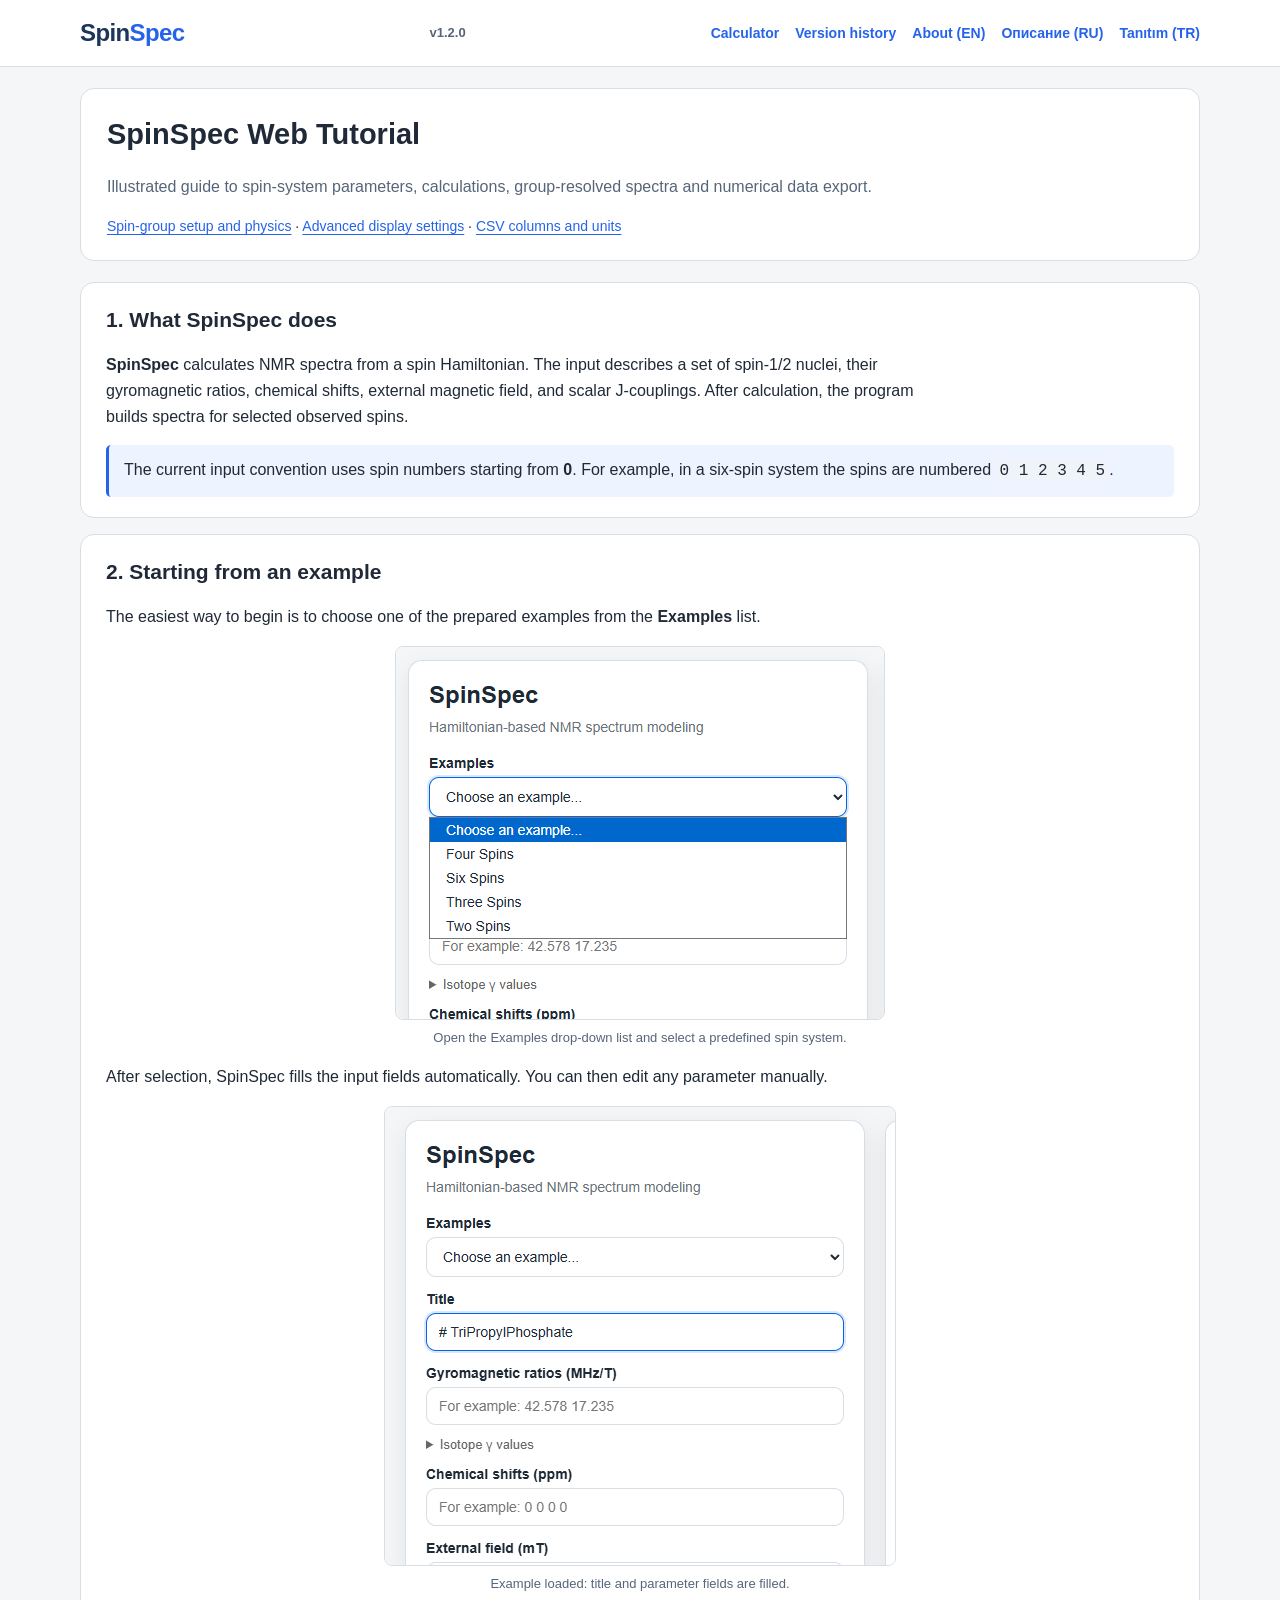
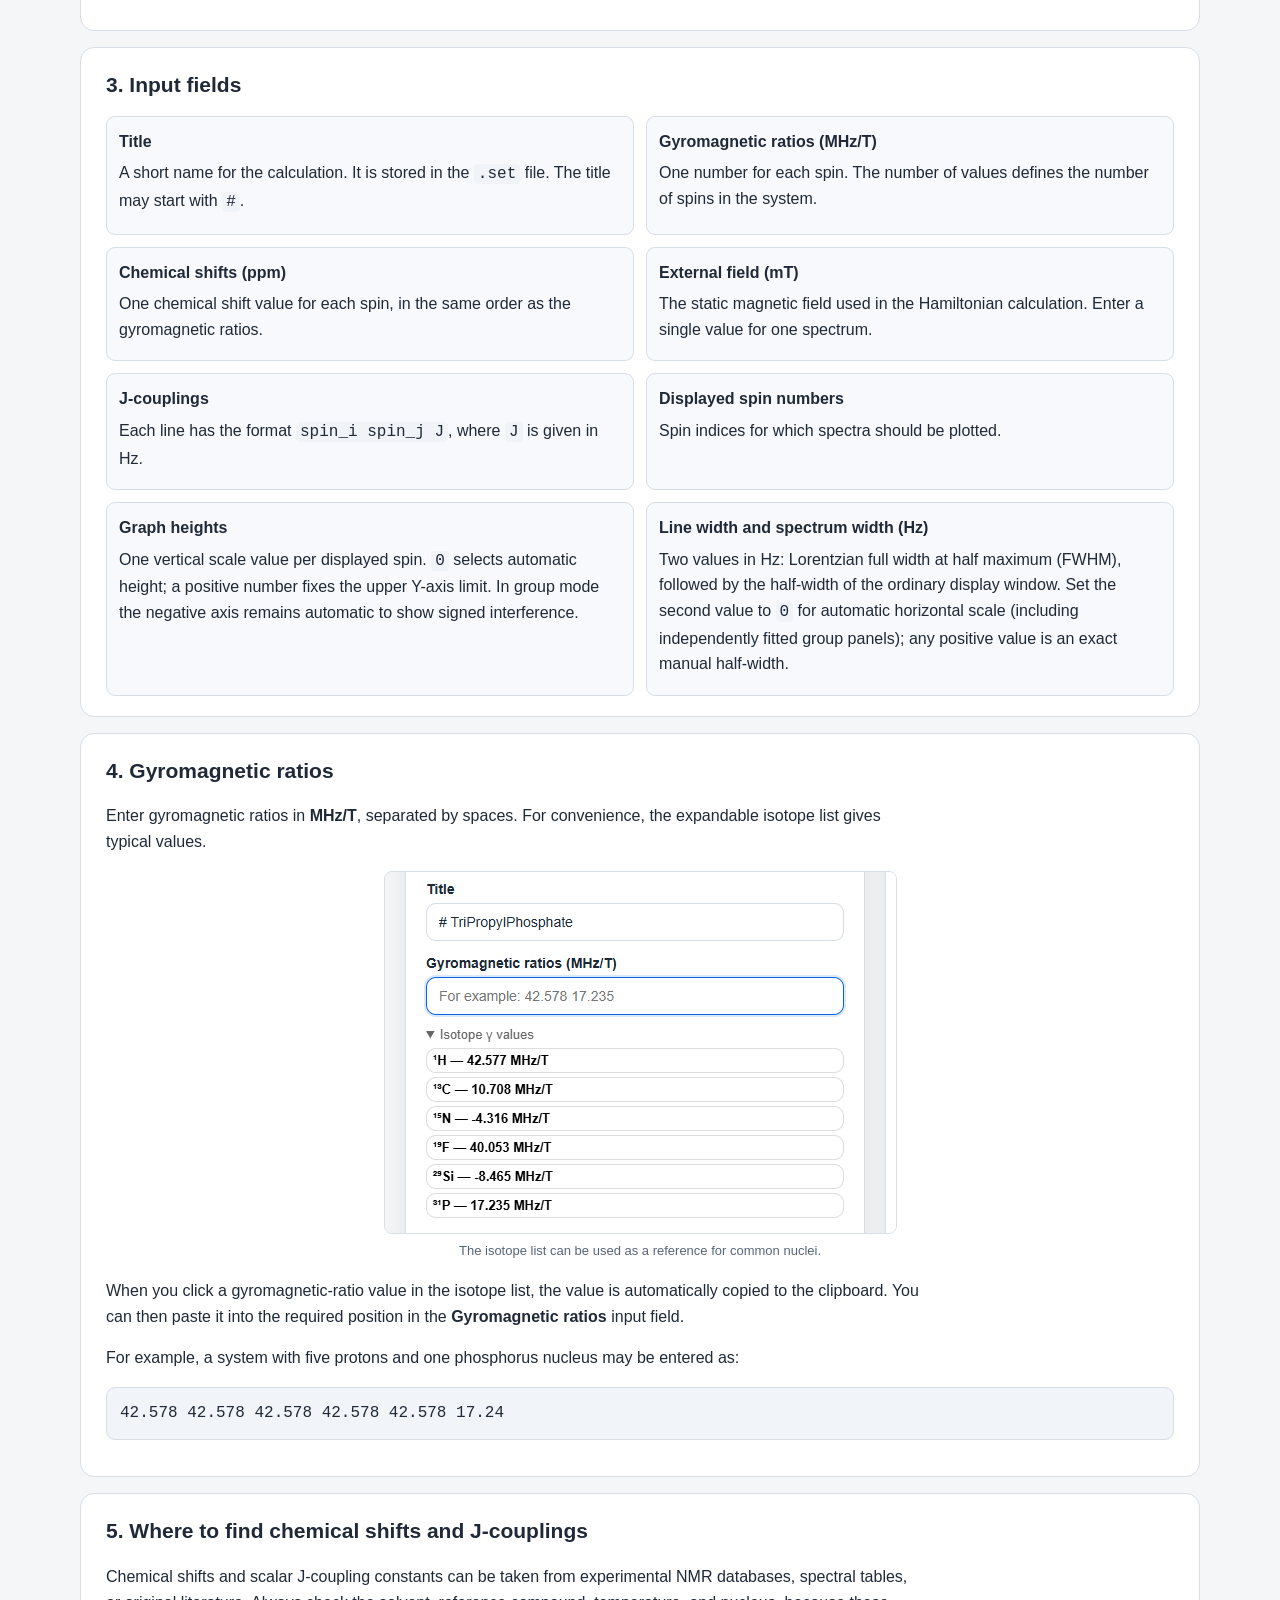
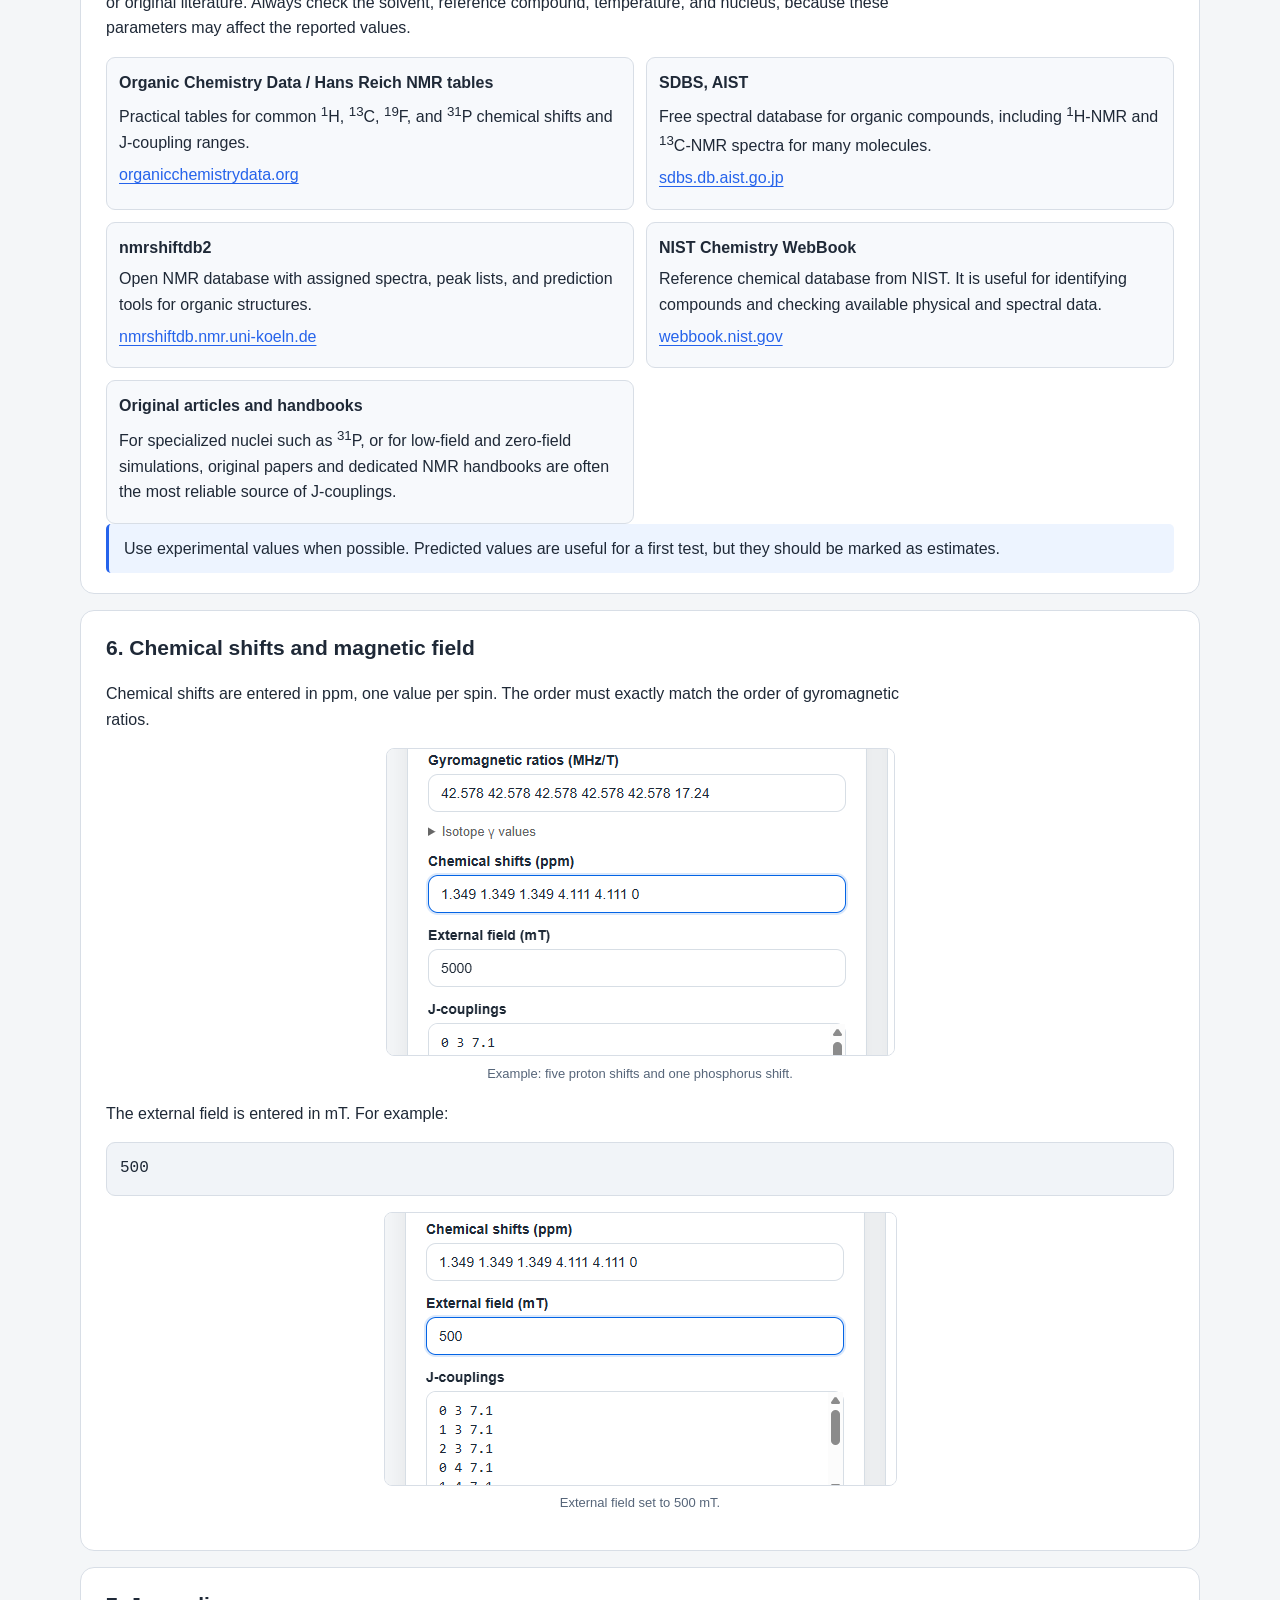
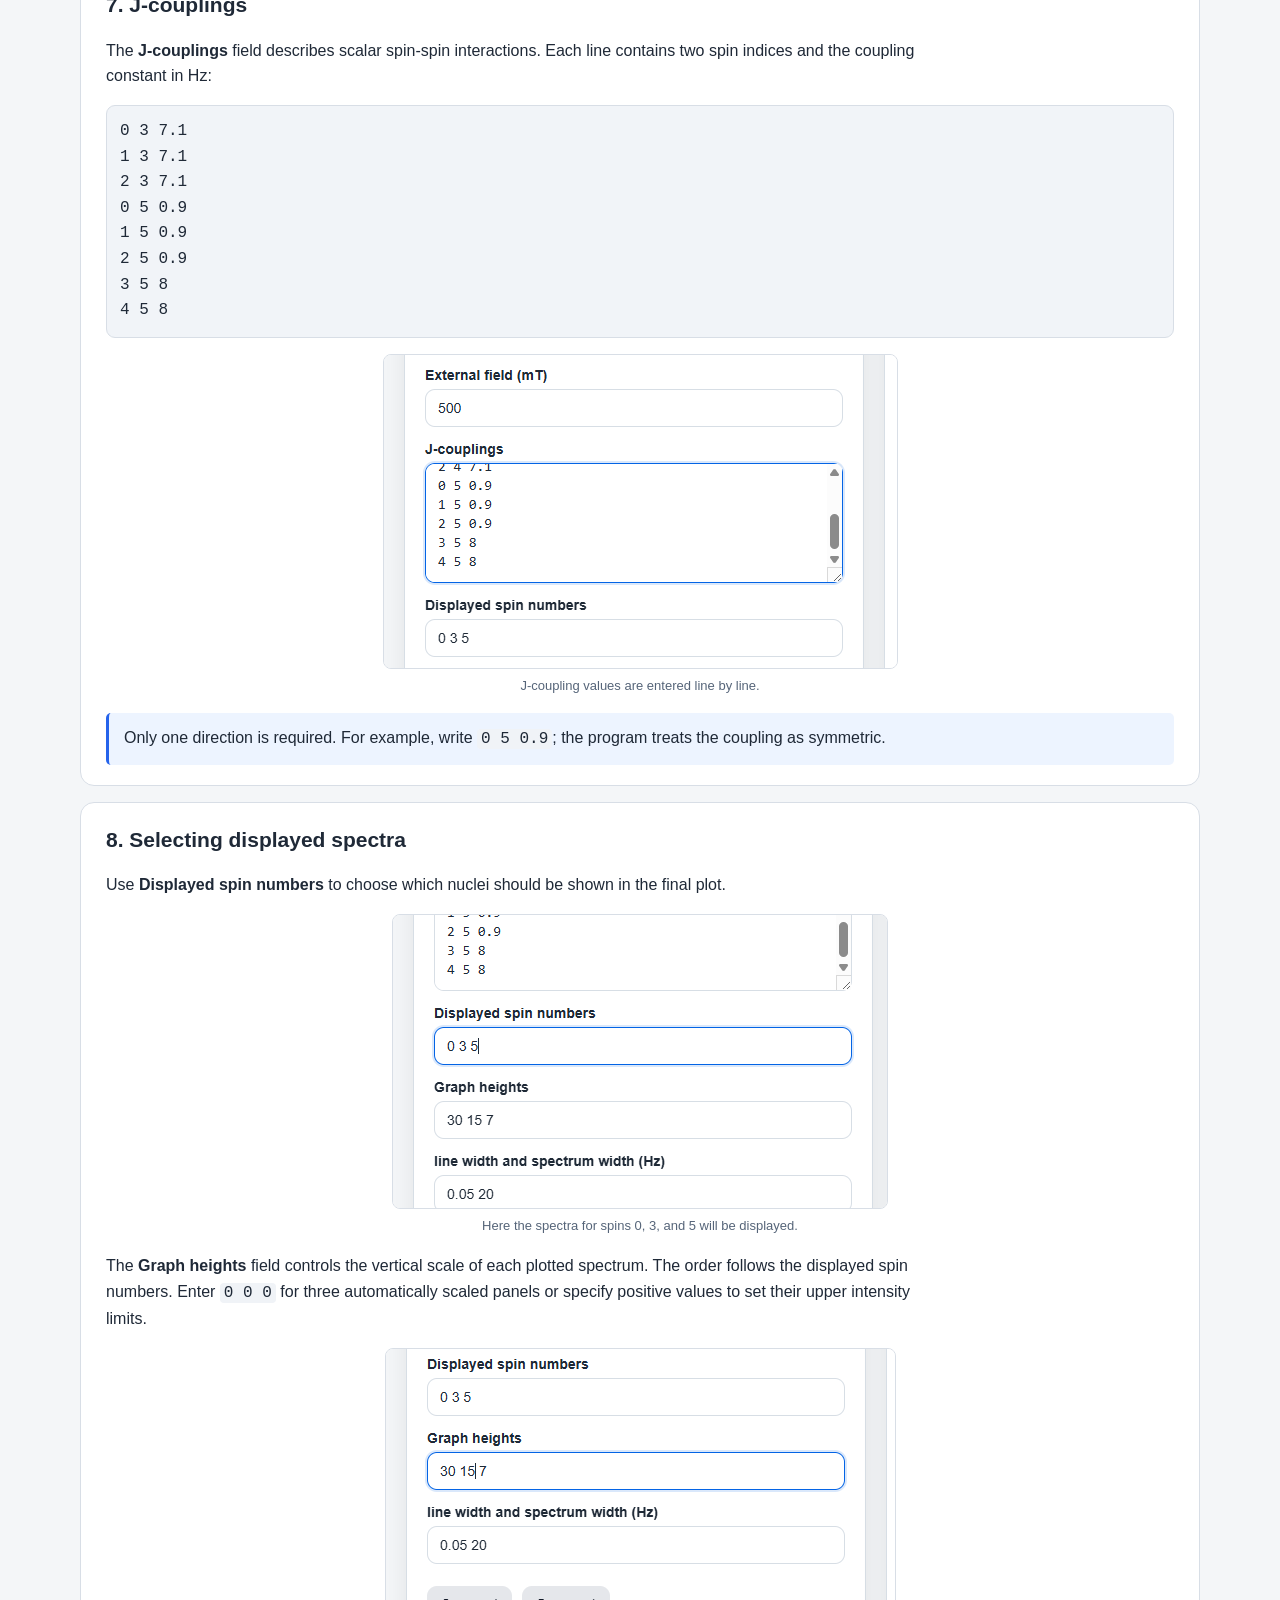
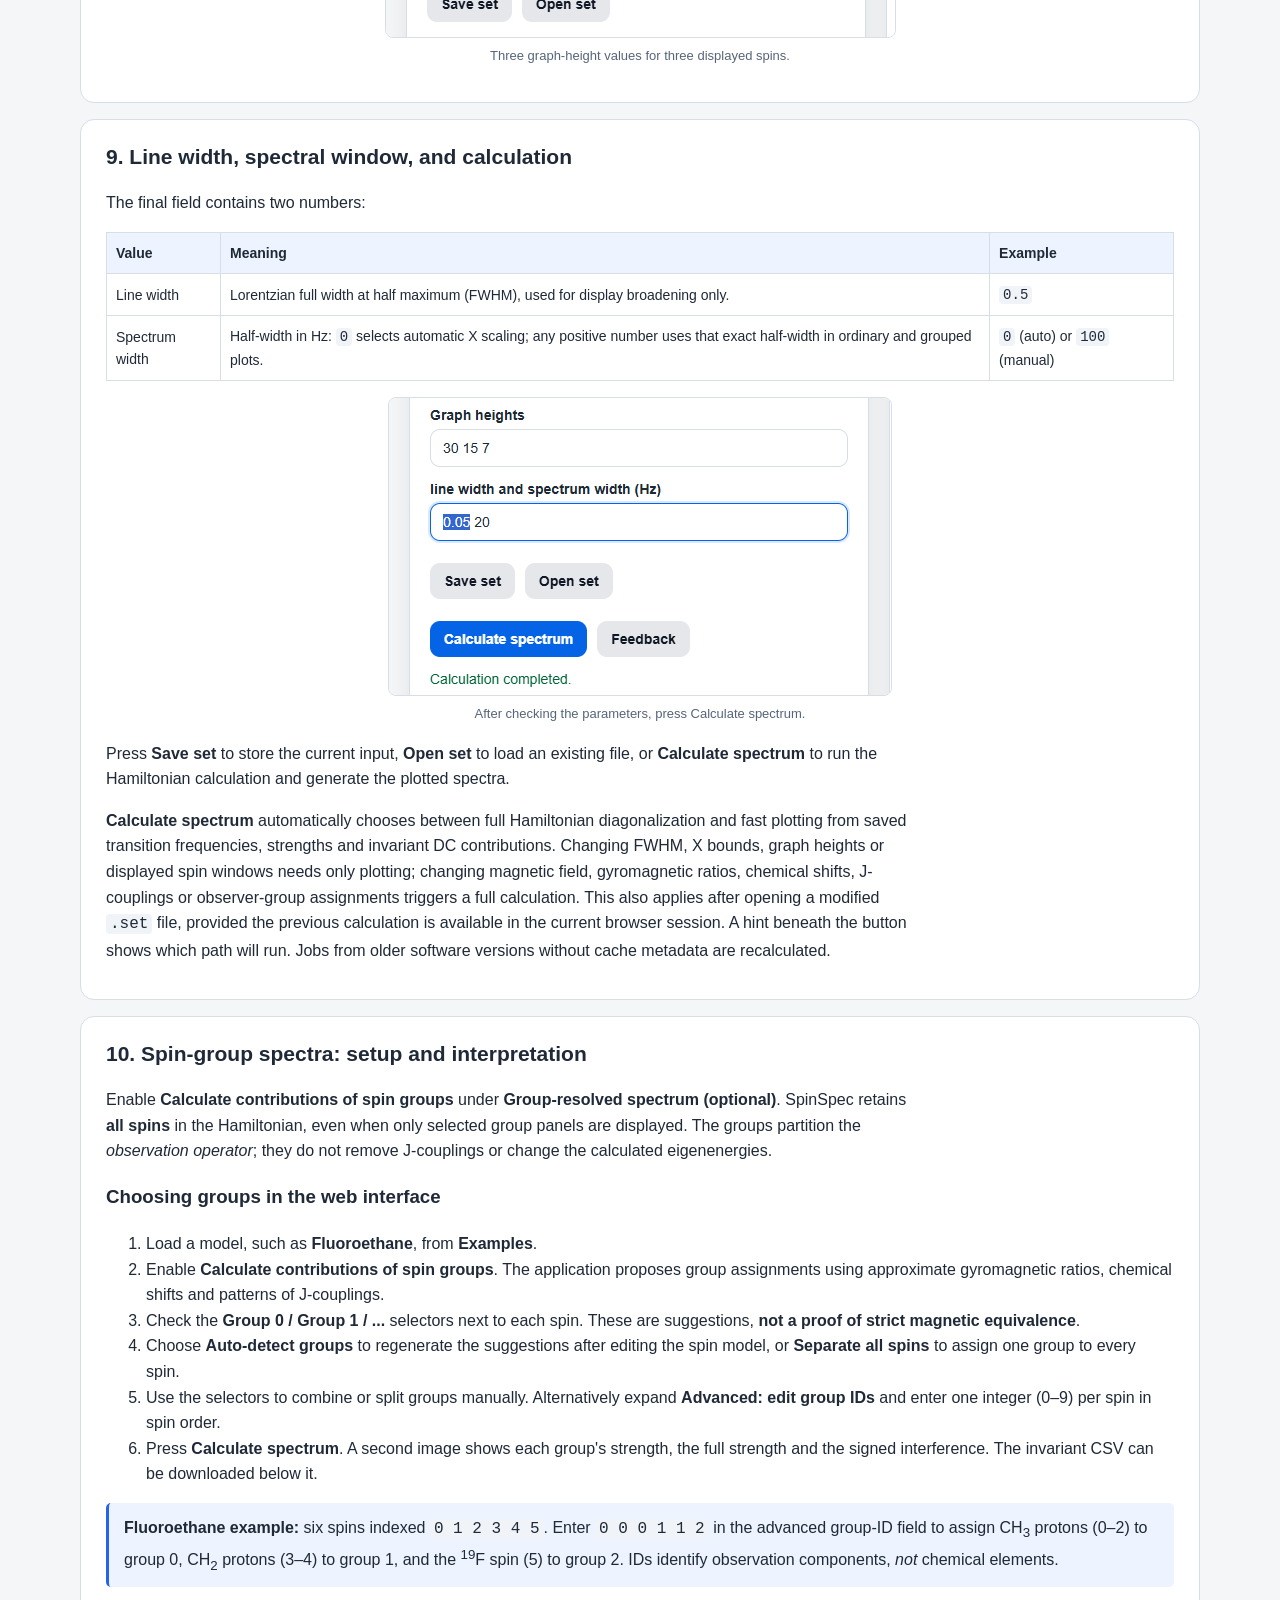
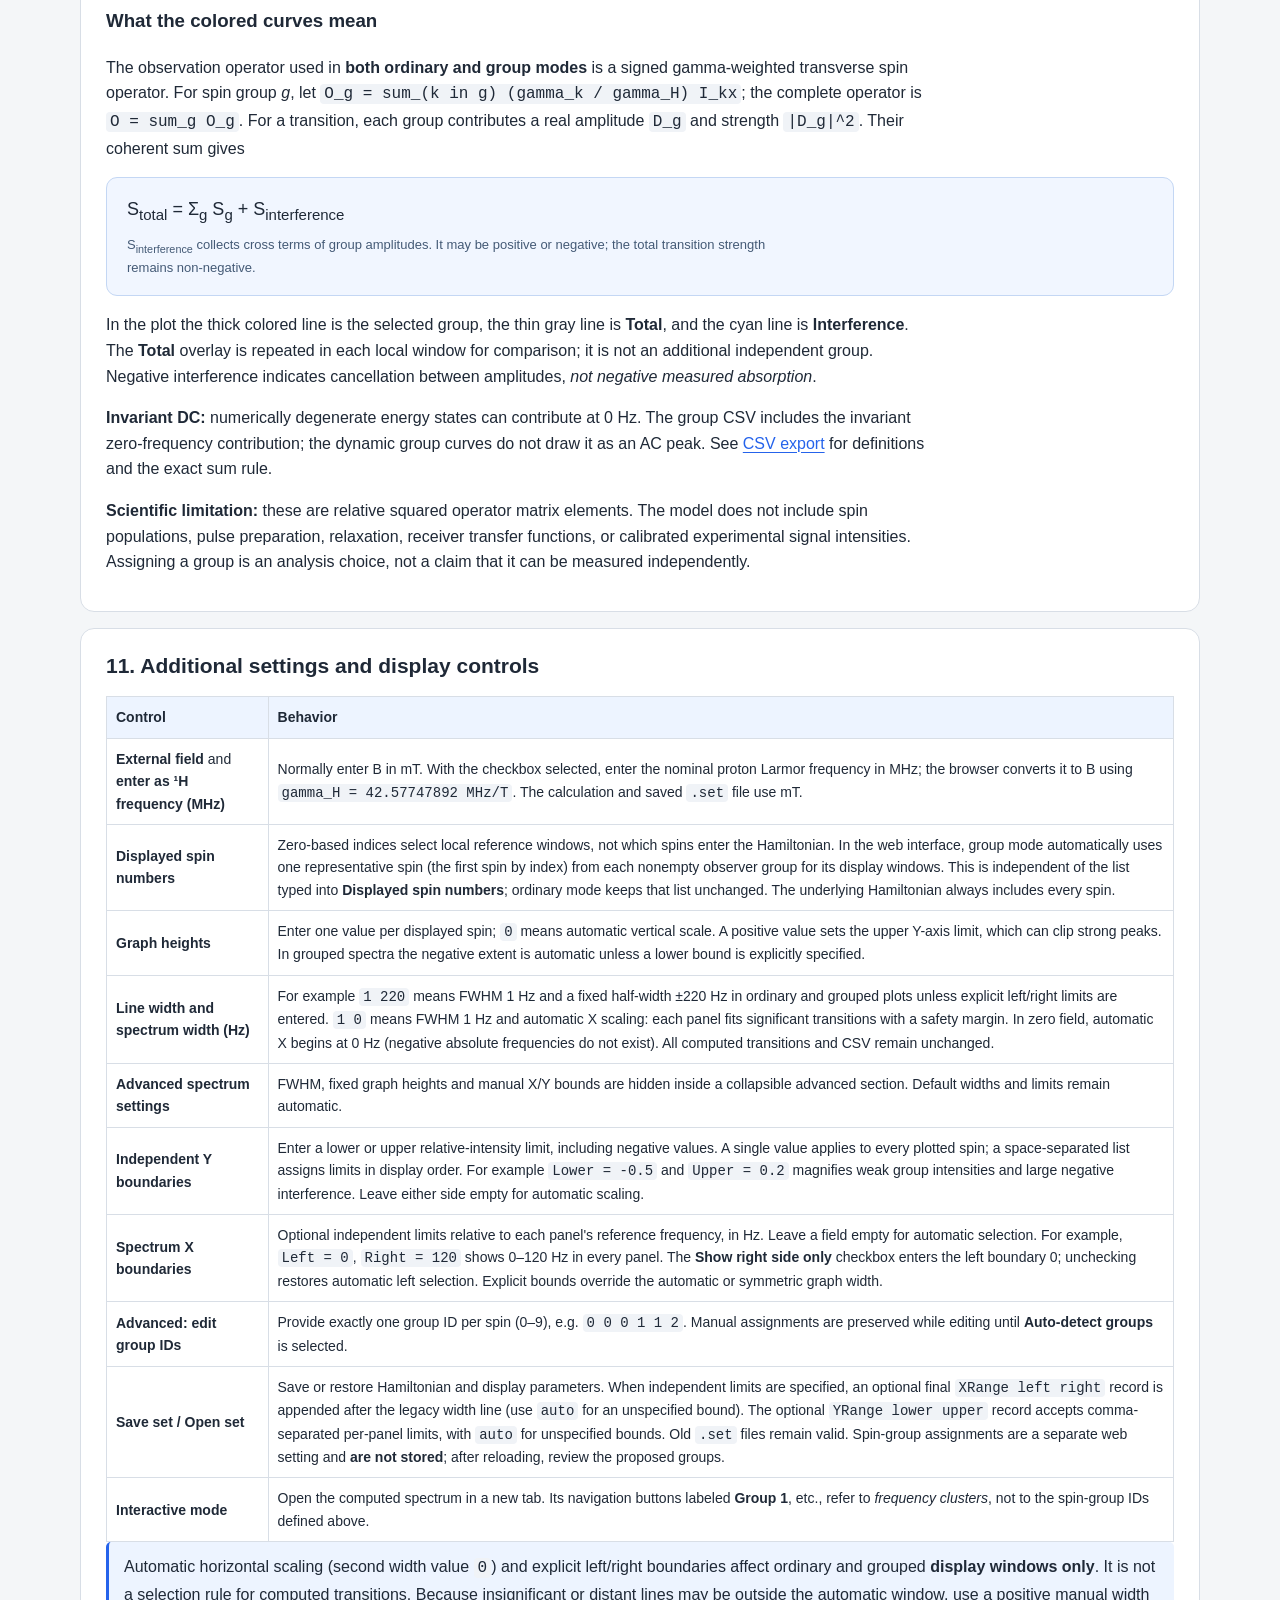
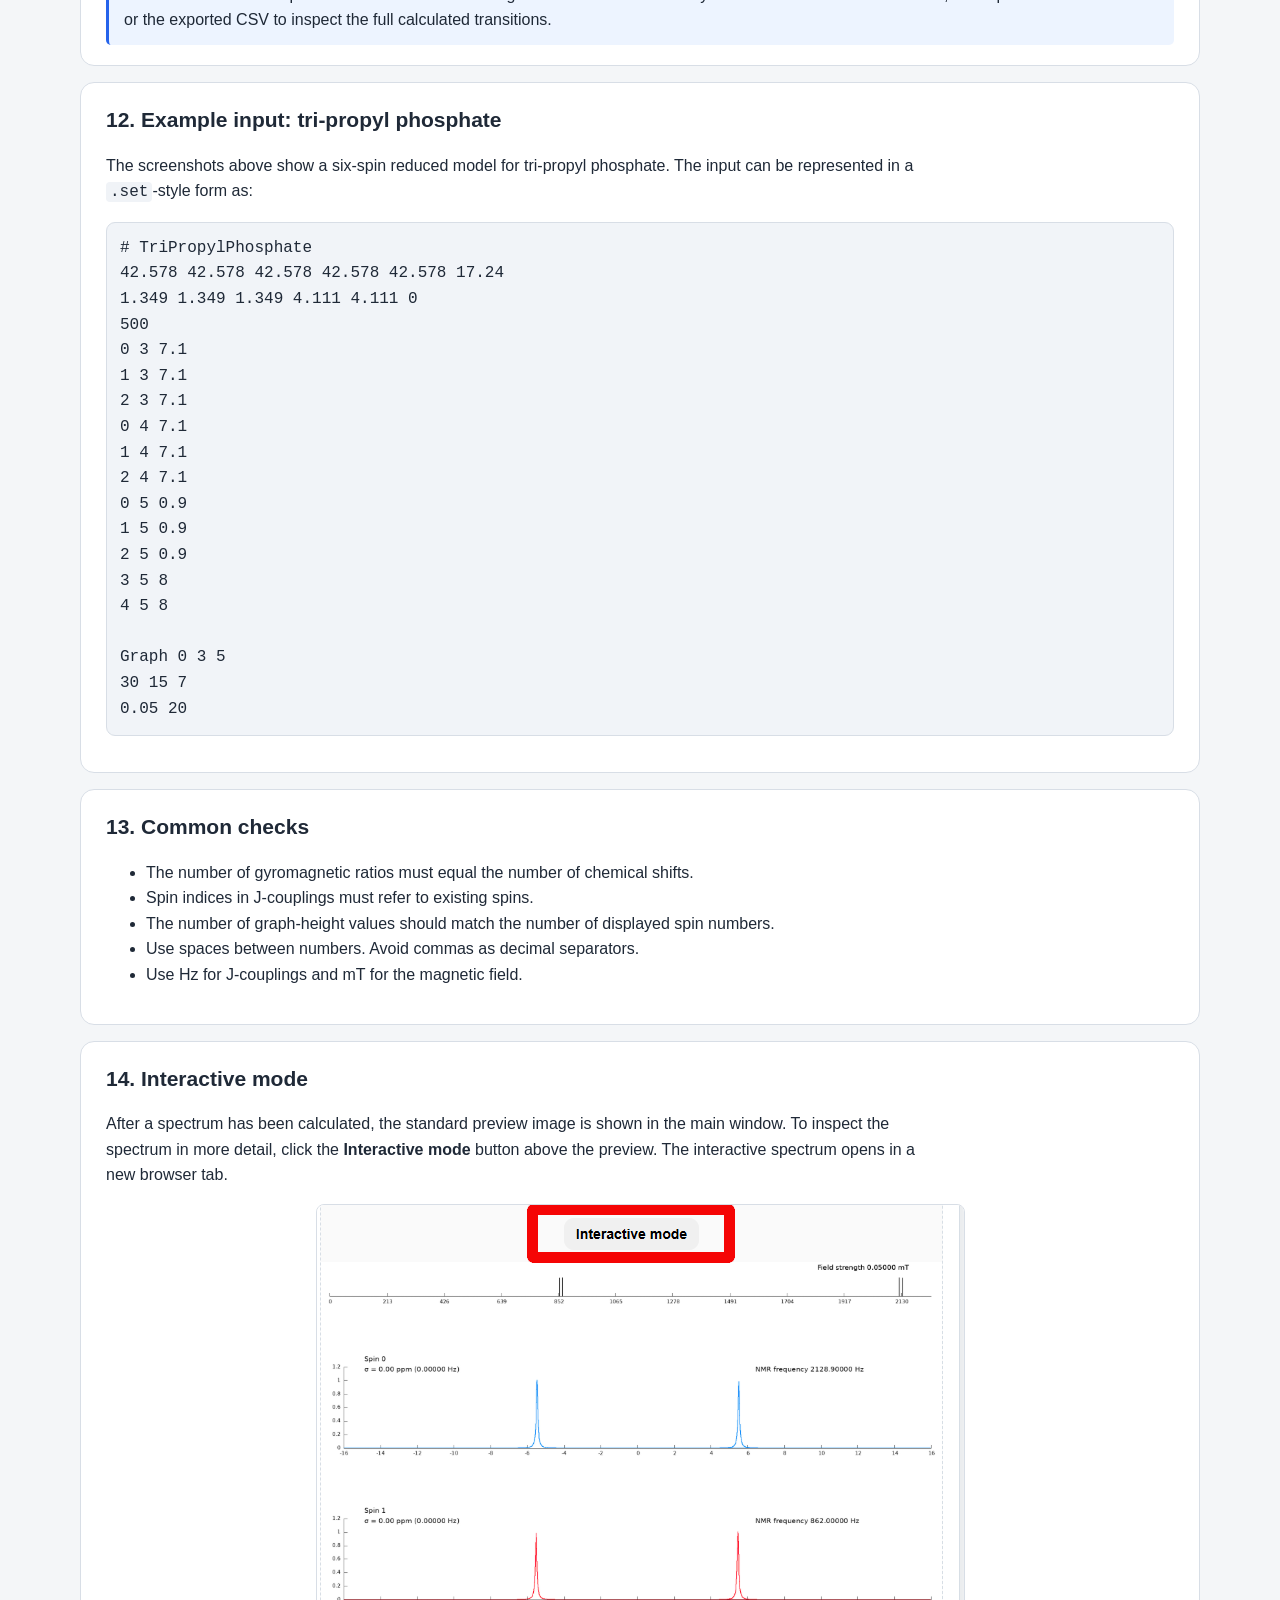
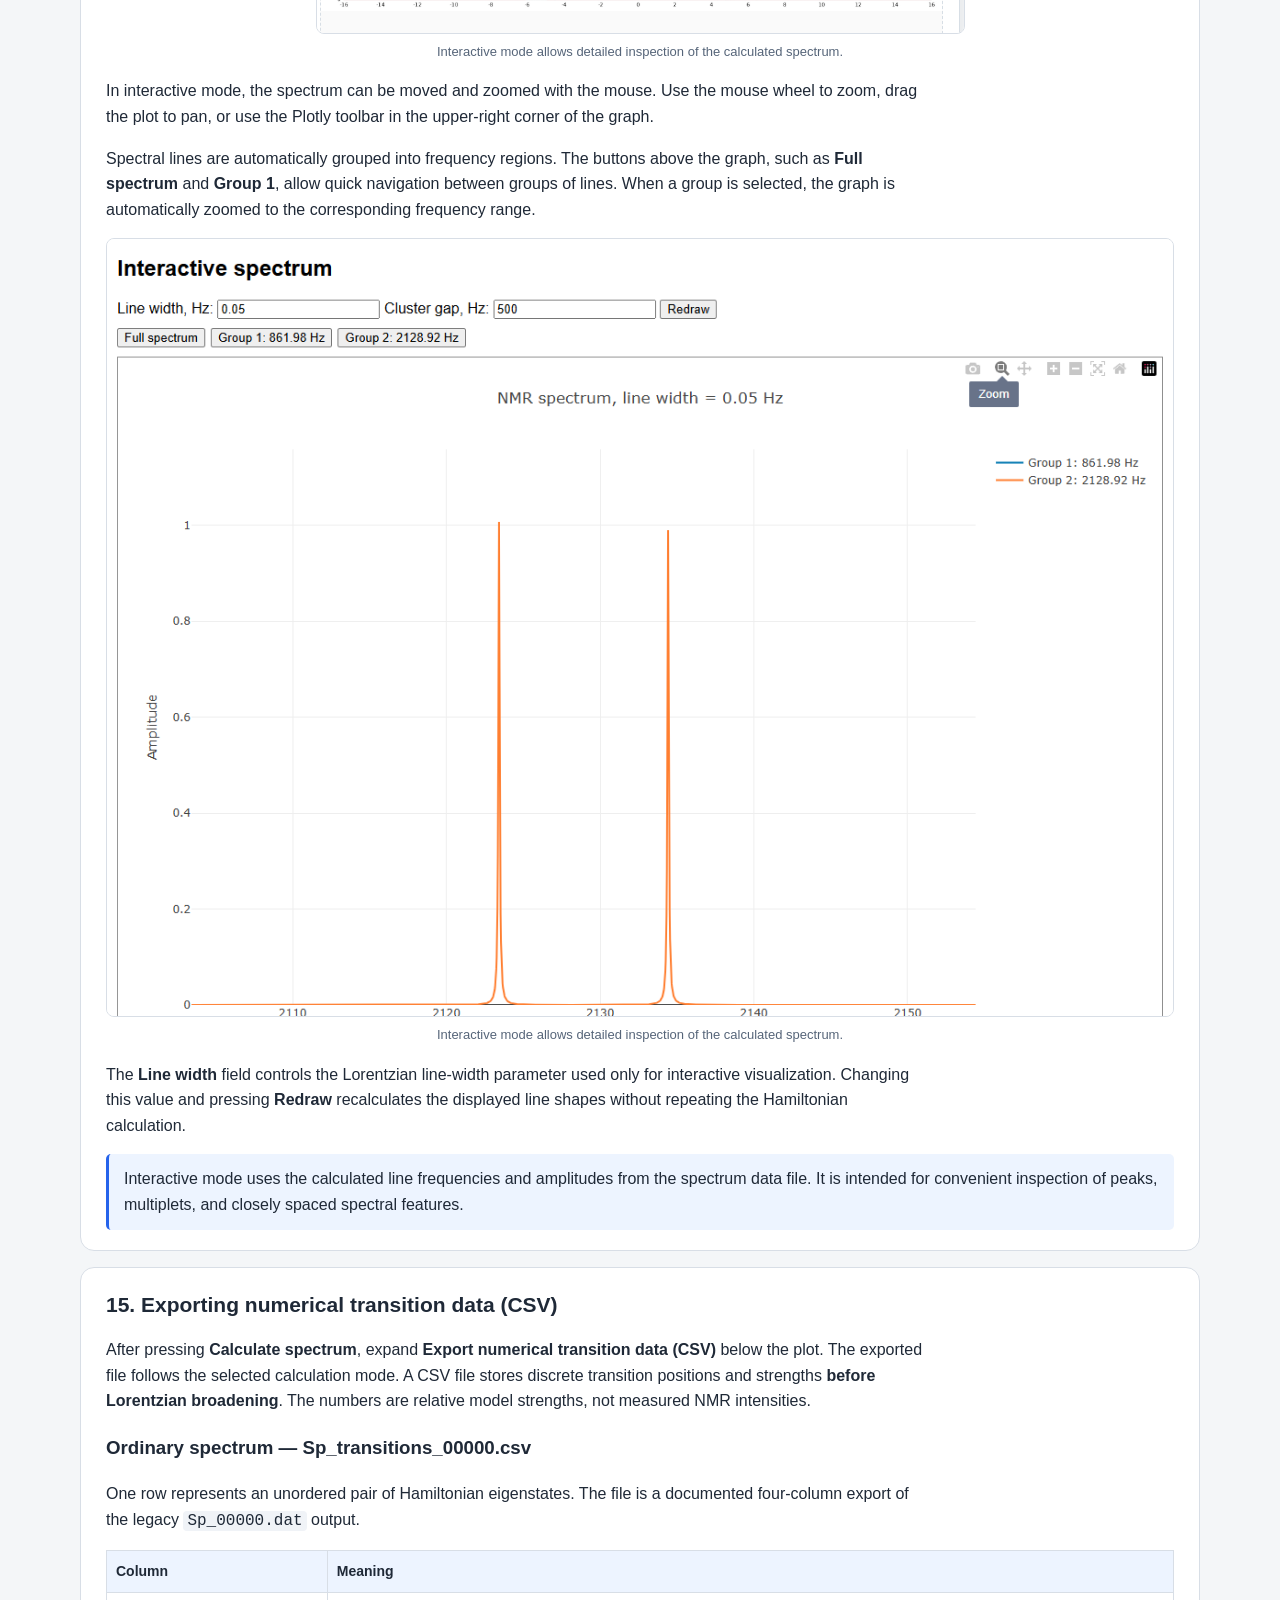
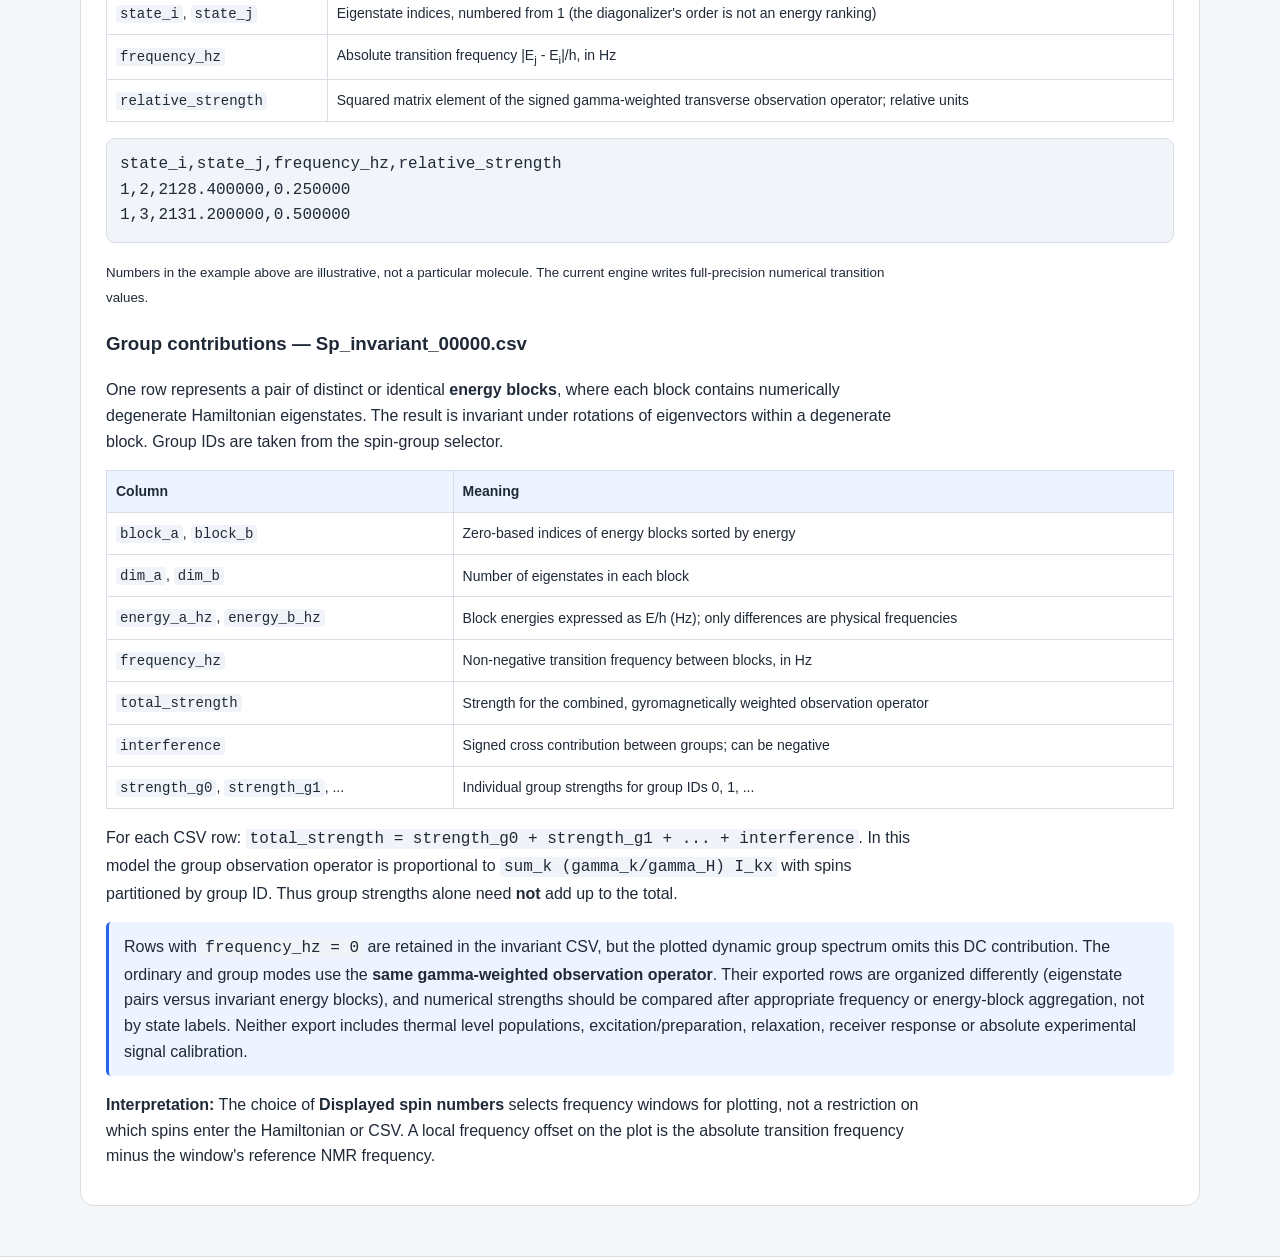
==== static/tutorial.html @ c530fe8c "docs: advanced X/Y controls, negative interference visibility and YRange extension" ====
<!doctype html>
<html lang="en">
<head>
  <link rel="icon" type="image/x-icon" href="/static/favicon.ico">
  <link rel="canonical" href="https://nmrspec.org/tutorial" />
  <meta charset="utf-8">
  <meta name="viewport" content="width=device-width, initial-scale=1">
  <title>SpinSpec Web Tutorial</title>
  <link rel="stylesheet" href="/static/about.css">
</head>
<body>
<!-- SPINSPEC_DOCS_NAV_V11 -->
<header class="sitebar"><div class="site-container sitebar-inner">
<a class="site-logo" href="/">Spin<span>Spec</span></a>
<span style="font-size:13px;font-weight:700;color:#566579">v1.2.0</span>
<nav class="site-nav" aria-label="Site navigation">
<a href="/">Calculator</a><a href="/changes">Version history</a><a href="/about">About (EN)</a><a href="/ru">Описание (RU)</a><a href="/tr">Tanıtım (TR)</a>
</nav></div></header>
<div class="site-container">
<div class="guide-header"><h1>SpinSpec Web Tutorial</h1>
<p class="subtitle">Illustrated guide to spin-system parameters, calculations, group-resolved spectra and numerical data export.</p>
<p style="font-size:14px;margin:12px 0 0"><a href="#spin-groups">Spin-group setup and physics</a> · <a href="#additional-settings">Advanced display settings</a> · <a href="#data-export">CSV columns and units</a></p></div>
</div>

<main class="site-container guide-content">
  <section>
    <h2>1. What SpinSpec does</h2>
    <p><b>SpinSpec</b> calculates NMR spectra from a spin Hamiltonian. The input describes a set of spin-1/2 nuclei, their gyromagnetic ratios, chemical shifts, external magnetic field, and scalar J-couplings. After calculation, the program builds spectra for selected observed spins.</p>
    <div class="note">
      The current input convention uses spin numbers starting from <b>0</b>. For example, in a six-spin system the spins are numbered <code>0 1 2 3 4 5</code>.
    </div>
  </section>

  <section>
    <h2>2. Starting from an example</h2>
    <p>The easiest way to begin is to choose one of the prepared examples from the <b>Examples</b> list.</p>
    <figure>
      <img src="/static/1_1.png" alt="SpinSpec example selector">
      <figcaption>Open the Examples drop-down list and select a predefined spin system.</figcaption>
    </figure>
    <p>After selection, SpinSpec fills the input fields automatically. You can then edit any parameter manually.</p>
    <figure>
      <img src="/static/1_2.png" alt="Loaded SpinSpec example">
      <figcaption>Example loaded: title and parameter fields are filled.</figcaption>
    </figure>
  </section>

  <section>
    <h2>3. Input fields</h2>
    <div class="grid">
      <div class="field">
        <b>Title</b>
        <p>A short name for the calculation. It is stored in the <code>.set</code> file. The title may start with <code>#</code>.</p>
      </div>
      <div class="field">
        <b>Gyromagnetic ratios (MHz/T)</b>
        <p>One number for each spin. The number of values defines the number of spins in the system.</p>
      </div>
      <div class="field">
        <b>Chemical shifts (ppm)</b>
        <p>One chemical shift value for each spin, in the same order as the gyromagnetic ratios.</p>
      </div>
      <div class="field">
        <b>External field (mT)</b>
        <p>The static magnetic field used in the Hamiltonian calculation. Enter a single value for one spectrum.</p>
      </div>
      <div class="field">
        <b>J-couplings</b>
        <p>Each line has the format <code>spin_i spin_j J</code>, where <code>J</code> is given in Hz.</p>
      </div>
      <div class="field">
        <b>Displayed spin numbers</b>
        <p>Spin indices for which spectra should be plotted.</p>
      </div>
      <div class="field">
        <b>Graph heights</b>
        <p>One vertical scale value per displayed spin. <code>0</code> selects automatic height; a positive number fixes the upper Y-axis limit. In group mode the negative axis remains automatic to show signed interference.</p>
      </div>
      <div class="field">
        <b>Line width and spectrum width (Hz)</b>
        <p>Two values in Hz: Lorentzian full width at half maximum (FWHM), followed by the half-width of the ordinary display window. Set the second value to <code>0</code> for automatic horizontal scale (including independently fitted group panels); any positive value is an exact manual half-width.</p>
      </div>
    </div>
  </section>
  <section>
    <h2>4. Gyromagnetic ratios</h2>
    <p>Enter gyromagnetic ratios in <b>MHz/T</b>, separated by spaces. For convenience, the expandable isotope list gives typical values.</p>
    <figure>
      <img src="/static/1_3.png" alt="Isotope gyromagnetic ratios">
      <figcaption>The isotope list can be used as a reference for common nuclei.</figcaption>
    </figure>
    <p>When you click a gyromagnetic-ratio value in the isotope list, the value is automatically copied to the clipboard. You can then paste it into the required position in the <b>Gyromagnetic ratios</b> input field.</p>
    <p>For example, a system with five protons and one phosphorus nucleus may be entered as:</p>
    <pre><code>42.578 42.578 42.578 42.578 42.578 17.24</code></pre>
  </section>

  <section>
    <h2>5. Where to find chemical shifts and J-couplings</h2>
    <p>Chemical shifts and scalar J-coupling constants can be taken from experimental NMR databases, spectral tables, or original literature. Always check the solvent, reference compound, temperature, and nucleus, because these parameters may affect the reported values.</p>
    <div class="grid">
      <div class="field">
        <b>Organic Chemistry Data / Hans Reich NMR tables</b>
        <p>Practical tables for common <sup>1</sup>H, <sup>13</sup>C, <sup>19</sup>F, and <sup>31</sup>P chemical shifts and J-coupling ranges.</p>
        <p><a href="https://organicchemistrydata.org/hansreich/resources/nmr/" target="_blank" rel="noopener">organicchemistrydata.org</a></p>
      </div>
      <div class="field">
        <b>SDBS, AIST</b>
        <p>Free spectral database for organic compounds, including <sup>1</sup>H-NMR and <sup>13</sup>C-NMR spectra for many molecules.</p>
        <p><a href="https://sdbs.db.aist.go.jp/" target="_blank" rel="noopener">sdbs.db.aist.go.jp</a></p>
      </div>
      <div class="field">
        <b>nmrshiftdb2</b>
        <p>Open NMR database with assigned spectra, peak lists, and prediction tools for organic structures.</p>
        <p><a href="https://nmrshiftdb.nmr.uni-koeln.de/" target="_blank" rel="noopener">nmrshiftdb.nmr.uni-koeln.de</a></p>
      </div>
      <div class="field">
        <b>NIST Chemistry WebBook</b>
        <p>Reference chemical database from NIST. It is useful for identifying compounds and checking available physical and spectral data.</p>
        <p><a href="https://webbook.nist.gov/chemistry/" target="_blank" rel="noopener">webbook.nist.gov</a></p>
      </div>
      <div class="field">
        <b>Original articles and handbooks</b>
        <p>For specialized nuclei such as <sup>31</sup>P, or for low-field and zero-field simulations, original papers and dedicated NMR handbooks are often the most reliable source of J-couplings.</p>
      </div>
    </div>
    <div class="note">
      Use experimental values when possible. Predicted values are useful for a first test, but they should be marked as estimates.
    </div>
  </section>

  <section>
    <h2>6. Chemical shifts and magnetic field</h2>
    <p>Chemical shifts are entered in ppm, one value per spin. The order must exactly match the order of gyromagnetic ratios.</p>
    <figure>
      <img src="/static/1_4.png" alt="Chemical shifts and field input">
      <figcaption>Example: five proton shifts and one phosphorus shift.</figcaption>
    </figure>
    <p>The external field is entered in mT. For example:</p>
    <pre><code>500</code></pre>
    <figure>
      <img src="/static/1_5.png" alt="External magnetic field">
      <figcaption>External field set to 500 mT.</figcaption>
    </figure>
  </section>

  <section>
    <h2>7. J-couplings</h2>
    <p>The <b>J-couplings</b> field describes scalar spin-spin interactions. Each line contains two spin indices and the coupling constant in Hz:</p>
    <pre><code>0 3 7.1
1 3 7.1
2 3 7.1
0 5 0.9
1 5 0.9
2 5 0.9
3 5 8
4 5 8</code></pre>
    <figure>
      <img src="/static/1_6.png" alt="J-coupling input">
      <figcaption>J-coupling values are entered line by line.</figcaption>
    </figure>
    <div class="note">
      Only one direction is required. For example, write <code>0 5 0.9</code>; the program treats the coupling as symmetric.
    </div>
  </section>

  <section>
    <h2>8. Selecting displayed spectra</h2>
    <p>Use <b>Displayed spin numbers</b> to choose which nuclei should be shown in the final plot.</p>
    <figure>
      <img src="/static/1_7.png" alt="Displayed spin numbers">
      <figcaption>Here the spectra for spins 0, 3, and 5 will be displayed.</figcaption>
    </figure>
    <p>The <b>Graph heights</b> field controls the vertical scale of each plotted spectrum. The order follows the displayed spin numbers. Enter <code>0 0 0</code> for three automatically scaled panels or specify positive values to set their upper intensity limits.</p>
    <figure>
      <img src="/static/1_8.png" alt="Graph heights">
      <figcaption>Three graph-height values for three displayed spins.</figcaption>
    </figure>
  </section>

  <section>
    <h2>9. Line width, spectral window, and calculation</h2>
    <p>The final field contains two numbers:</p>
    <table>
      <thead><tr><th>Value</th><th>Meaning</th><th>Example</th></tr></thead>
      <tbody>
        <tr><td>Line width</td><td>Lorentzian full width at half maximum (FWHM), used for display broadening only.</td><td><code>0.5</code></td></tr>
        <tr><td>Spectrum width</td><td>Half-width in Hz: <code>0</code> selects automatic X scaling; any positive number uses that exact half-width in ordinary and grouped plots.</td><td><code>0</code> (auto) or <code>100</code> (manual)</td></tr>
      </tbody>
    </table>
    <figure>
      <img src="/static/1_9.png" alt="Line width and calculate spectrum">
      <figcaption>After checking the parameters, press Calculate spectrum.</figcaption>
    </figure>
    <p>Press <b>Save set</b> to store the current input, <b>Open set</b> to load an existing file, or <b>Calculate spectrum</b> to run the Hamiltonian calculation and generate the plotted spectra.</p>
    <p><b>Calculate spectrum</b> automatically chooses between full
    Hamiltonian diagonalization and fast plotting from saved transition
    frequencies, strengths and invariant DC contributions. Changing FWHM,
    X bounds, graph heights or displayed spin windows needs only plotting;
    changing magnetic field, gyromagnetic ratios, chemical shifts,
    J-couplings or observer-group assignments triggers a full calculation.
    This also applies after opening a modified <code>.set</code> file,
    provided the previous calculation is available in the current browser
    session. A hint beneath the button shows which path will run. Jobs from
    older software versions without cache metadata are recalculated.</p>
  </section>

  <!-- SPINSPEC_GROUP_MODE_GUIDE_V12 -->
  <section id="spin-groups">
    <h2>10. Spin-group spectra: setup and interpretation</h2>
    <p>Enable <b>Calculate contributions of spin groups</b> under <b>Group-resolved spectrum (optional)</b>. SpinSpec retains <b>all spins</b> in the Hamiltonian, even when only selected group panels are displayed. The groups partition the <em>observation operator</em>; they do not remove J-couplings or change the calculated eigenenergies.</p>

    <h3>Choosing groups in the web interface</h3>
    <ol>
      <li>Load a model, such as <b>Fluoroethane</b>, from <b>Examples</b>.</li>
      <li>Enable <b>Calculate contributions of spin groups</b>. The application proposes group assignments using approximate gyromagnetic ratios, chemical shifts and patterns of J-couplings.</li>
      <li>Check the <b>Group 0 / Group 1 / ...</b> selectors next to each spin. These are suggestions, <b>not a proof of strict magnetic equivalence</b>.</li>
      <li>Choose <b>Auto-detect groups</b> to regenerate the suggestions after editing the spin model, or <b>Separate all spins</b> to assign one group to every spin.</li>
      <li>Use the selectors to combine or split groups manually. Alternatively expand <b>Advanced: edit group IDs</b> and enter one integer (0–9) per spin in spin order.</li>
      <li>Press <b>Calculate spectrum</b>. A second image shows each group's strength, the full strength and the signed interference. The invariant CSV can be downloaded below it.</li>
    </ol>
    <div class="note">
      <b>Fluoroethane example:</b> six spins indexed <code>0 1 2 3 4 5</code>.
      Enter <code>0 0 0 1 1 2</code> in the advanced group-ID field to assign CH<sub>3</sub> protons (0–2) to group 0, CH<sub>2</sub> protons (3–4) to group 1, and the <sup>19</sup>F spin (5) to group 2. IDs identify observation components, <em>not</em> chemical elements.
    </div>

    <h3>What the colored curves mean</h3>
    <p>The observation operator used in <b>both ordinary and group modes</b> is a signed gamma-weighted transverse spin operator. For spin group <em>g</em>, let
    <code>O_g = sum_(k in g) (gamma_k / gamma_H) I_kx</code>; the complete operator is <code>O = sum_g O_g</code>. For a transition, each group contributes a real amplitude <code>D_g</code> and strength <code>|D_g|^2</code>. Their coherent sum gives</p>
    <div class="formula-box">
      S<sub>total</sub> = &Sigma;<sub>g</sub> S<sub>g</sub> + S<sub>interference</sub>
      <p>S<sub>interference</sub> collects cross terms of group amplitudes. It may be positive or negative; the total transition strength remains non-negative.</p>
    </div>
    <p>In the plot the thick colored line is the selected group, the thin gray line is <b>Total</b>, and the cyan line is <b>Interference</b>. The <b>Total</b> overlay is repeated in each local window for comparison; it is not an additional independent group. Negative interference indicates cancellation between amplitudes, <em>not negative measured absorption</em>.</p>
    <p><b>Invariant DC:</b> numerically degenerate energy states can contribute at 0 Hz. The group CSV includes the invariant zero-frequency contribution; the dynamic group curves do not draw it as an AC peak. See <a href="#data-export">CSV export</a> for definitions and the exact sum rule.</p>
    <p><b>Scientific limitation:</b> these are relative squared operator matrix elements. The model does not include spin populations, pulse preparation, relaxation, receiver transfer functions, or calibrated experimental signal intensities. Assigning a group is an analysis choice, not a claim that it can be measured independently.</p>
  </section>

  <section id="additional-settings">
    <h2>11. Additional settings and display controls</h2>
    <table>
      <thead><tr><th>Control</th><th>Behavior</th></tr></thead>
      <tbody>
        <tr><td><b>External field</b> and <b>enter as ¹H frequency (MHz)</b></td><td>Normally enter B in mT. With the checkbox selected, enter the nominal proton Larmor frequency in MHz; the browser converts it to B using <code>gamma_H = 42.57747892 MHz/T</code>. The calculation and saved <code>.set</code> file use mT.</td></tr>
        <tr><td><b>Displayed spin numbers</b></td><td>Zero-based indices select local reference windows, not which spins enter the Hamiltonian. In the web interface, group mode automatically uses one representative spin (the first spin by index) from each nonempty observer group for its display windows. This is independent of the list typed into <b>Displayed spin numbers</b>; ordinary mode keeps that list unchanged. The underlying Hamiltonian always includes every spin.</td></tr>
        <tr><td><b>Graph heights</b></td><td>Enter one value per displayed spin; <code>0</code> means automatic vertical scale. A positive value sets the upper Y-axis limit, which can clip strong peaks. In grouped spectra the negative extent is automatic unless a lower bound is explicitly specified.</td></tr>
        <tr><td><b>Line width and spectrum width (Hz)</b></td><td>For example <code>1 220</code> means FWHM 1 Hz and a fixed half-width ±220 Hz in ordinary and grouped plots unless explicit left/right limits are entered. <code>1 0</code> means FWHM 1 Hz and automatic X scaling: each panel fits significant transitions with a safety margin. In zero field, automatic X begins at 0 Hz (negative absolute frequencies do not exist). All computed transitions and CSV remain unchanged.</td></tr>
        <tr><td><b>Advanced spectrum settings</b></td><td>FWHM, fixed graph heights and manual X/Y bounds are hidden inside a collapsible advanced section. Default widths and limits remain automatic.</td></tr>
        <tr><td><b>Independent Y boundaries</b></td><td>Enter a lower or upper relative-intensity limit, including negative values. A single value applies to every plotted spin; a space-separated list assigns limits in display order. For example <code>Lower = -0.5</code> and <code>Upper = 0.2</code> magnifies weak group intensities and large negative interference. Leave either side empty for automatic scaling.</td></tr>
        <tr><td><b>Spectrum X boundaries</b></td><td>Optional independent limits relative to each panel's reference frequency, in Hz. Leave a field empty for automatic selection. For example, <code>Left = 0</code>, <code>Right = 120</code> shows 0–120 Hz in every panel. The <b>Show right side only</b> checkbox enters the left boundary 0; unchecking restores automatic left selection. Explicit bounds override the automatic or symmetric graph width.</td></tr>
        <tr><td><b>Advanced: edit group IDs</b></td><td>Provide exactly one group ID per spin (0–9), e.g. <code>0 0 0 1 1 2</code>. Manual assignments are preserved while editing until <b>Auto-detect groups</b> is selected.</td></tr>
        <tr><td><b>Save set / Open set</b></td><td>Save or restore Hamiltonian and display parameters. When independent limits are specified, an optional final <code>XRange left right</code> record is appended after the legacy width line (use <code>auto</code> for an unspecified bound). The optional <code>YRange lower upper</code> record accepts comma-separated per-panel limits, with <code>auto</code> for unspecified bounds. Old <code>.set</code> files remain valid. Spin-group assignments are a separate web setting and <b>are not stored</b>; after reloading, review the proposed groups.</td></tr>
        <tr><td><b>Interactive mode</b></td><td>Open the computed spectrum in a new tab. Its navigation buttons labeled <b>Group 1</b>, etc., refer to <em>frequency clusters</em>, not to the spin-group IDs defined above.</td></tr>
      </tbody>
    </table>
    <div class="note">
      Automatic horizontal scaling (second width value <code>0</code>) and explicit left/right boundaries affect ordinary and grouped <b>display windows only</b>. It is not a selection rule for computed transitions. Because insignificant or distant lines may be outside the automatic window, use a positive manual width or the exported CSV to inspect the full calculated transitions.
    </div>
  </section>

  <section>
    <h2>12. Example input: tri-propyl phosphate</h2>
    <p>The screenshots above show a six-spin reduced model for tri-propyl phosphate. The input can be represented in a <code>.set</code>-style form as:</p>
    <pre><code># TriPropylPhosphate
42.578 42.578 42.578 42.578 42.578 17.24
1.349 1.349 1.349 4.111 4.111 0
500
0 3 7.1
1 3 7.1
2 3 7.1
0 4 7.1
1 4 7.1
2 4 7.1
0 5 0.9
1 5 0.9
2 5 0.9
3 5 8
4 5 8

Graph 0 3 5
30 15 7
0.05 20</code></pre>
  </section>

  <section>
    <h2>13. Common checks</h2>
    <ul>
      <li>The number of gyromagnetic ratios must equal the number of chemical shifts.</li>
      <li>Spin indices in J-couplings must refer to existing spins.</li>
      <li>The number of graph-height values should match the number of displayed spin numbers.</li>
      <li>Use spaces between numbers. Avoid commas as decimal separators.</li>
      <li>Use Hz for J-couplings and mT for the magnetic field.</li>
    </ul>
  </section>

  <section>
  <h2>14. Interactive mode</h2>

  <p>
    After a spectrum has been calculated, the standard preview image is shown in the main window.
    To inspect the spectrum in more detail, click the <b>Interactive mode</b> button above the preview.
    The interactive spectrum opens in a new browser tab.
  </p>
  <figure>
      <img src="/static/1_10.png" alt="Interactive mode">
      <figcaption>Interactive mode allows detailed inspection of the calculated spectrum.</figcaption>
  </figure>

  <p>
    In interactive mode, the spectrum can be moved and zoomed with the mouse. Use the mouse wheel
    to zoom, drag the plot to pan, or use the Plotly toolbar in the upper-right corner of the graph.
  </p>

  <p>
    Spectral lines are automatically grouped into frequency regions. The buttons above the graph,
    such as <b>Full spectrum</b> and <b>Group 1</b>, allow quick navigation between groups of lines.
    When a group is selected, the graph is automatically zoomed to the corresponding frequency range.
  </p>
  <figure>
      <img src="/static/1_11.png" alt="Interactive mode">
      <figcaption>Interactive mode allows detailed inspection of the calculated spectrum.</figcaption>
  </figure>

  <p>
    The <b>Line width</b> field controls the Lorentzian line-width parameter used only for interactive
    visualization. Changing this value and pressing <b>Redraw</b> recalculates the displayed line shapes
    without repeating the Hamiltonian calculation.
  </p>

  <div class="note">
    Interactive mode uses the calculated line frequencies and amplitudes from the spectrum data file.
    It is intended for convenient inspection of peaks, multiplets, and closely spaced spectral features.
  </div>
</section>
  <!-- SPINSPEC_CSV_EXPORT_V1 -->
  <section id="data-export">
    <h2>15. Exporting numerical transition data (CSV)</h2>
    <p>After pressing <b>Calculate spectrum</b>, expand <b>Export numerical transition data (CSV)</b>
       below the plot. The exported file follows the selected calculation mode.
       A CSV file stores discrete transition positions and strengths <b>before Lorentzian broadening</b>.
       The numbers are relative model strengths, not measured NMR intensities.</p>

    <h3>Ordinary spectrum — Sp_transitions_00000.csv</h3>
    <p>One row represents an unordered pair of Hamiltonian eigenstates. The file is a documented
       four-column export of the legacy <code>Sp_00000.dat</code> output.</p>
    <table>
      <thead><tr><th>Column</th><th>Meaning</th></tr></thead>
      <tbody>
        <tr><td><code>state_i</code>, <code>state_j</code></td><td>Eigenstate indices, numbered from 1 (the diagonalizer's order is not an energy ranking)</td></tr>
        <tr><td><code>frequency_hz</code></td><td>Absolute transition frequency |E<sub>j</sub> - E<sub>i</sub>|/h, in Hz</td></tr>
        <tr><td><code>relative_strength</code></td><td>Squared matrix element of the signed gamma-weighted transverse observation operator; relative units</td></tr>
      </tbody>
    </table>
    <pre><code>state_i,state_j,frequency_hz,relative_strength
1,2,2128.400000,0.250000
1,3,2131.200000,0.500000</code></pre>
    <p><small>Numbers in the example above are illustrative, not a particular molecule.
      The current engine writes full-precision numerical transition values.</small></p>

    <h3>Group contributions — Sp_invariant_00000.csv</h3>
    <p>One row represents a pair of distinct or identical <b>energy blocks</b>, where each block contains
       numerically degenerate Hamiltonian eigenstates. The result is invariant under rotations of
       eigenvectors within a degenerate block. Group IDs are taken from the spin-group selector.</p>
    <table>
      <thead><tr><th>Column</th><th>Meaning</th></tr></thead>
      <tbody>
        <tr><td><code>block_a</code>, <code>block_b</code></td><td>Zero-based indices of energy blocks sorted by energy</td></tr>
        <tr><td><code>dim_a</code>, <code>dim_b</code></td><td>Number of eigenstates in each block</td></tr>
        <tr><td><code>energy_a_hz</code>, <code>energy_b_hz</code></td><td>Block energies expressed as E/h (Hz); only differences are physical frequencies</td></tr>
        <tr><td><code>frequency_hz</code></td><td>Non-negative transition frequency between blocks, in Hz</td></tr>
        <tr><td><code>total_strength</code></td><td>Strength for the combined, gyromagnetically weighted observation operator</td></tr>
        <tr><td><code>interference</code></td><td>Signed cross contribution between groups; can be negative</td></tr>
        <tr><td><code>strength_g0</code>, <code>strength_g1</code>, ...</td><td>Individual group strengths for group IDs 0, 1, ...</td></tr>
      </tbody>
    </table>
    <p>For each CSV row: <code>total_strength = strength_g0 + strength_g1 + ... + interference</code>.
       In this model the group observation operator is proportional to
       <code>sum_k (gamma_k/gamma_H) I_kx</code> with spins partitioned by group ID.
       Thus group strengths alone need <b>not</b> add up to the total.</p>
    <div class="note">
      Rows with <code>frequency_hz = 0</code> are retained in the invariant CSV, but the
      plotted dynamic group spectrum omits this DC contribution. The ordinary and group modes
      use the <b>same gamma-weighted observation operator</b>. Their exported rows are organized
      differently (eigenstate pairs versus invariant energy blocks), and numerical strengths should
      be compared after appropriate frequency or energy-block aggregation, not by state labels.
      Neither export includes thermal level populations, excitation/preparation, relaxation,
      receiver response or absolute experimental signal calibration.
    </div>
    <p><b>Interpretation:</b> The choice of <b>Displayed spin numbers</b> selects frequency windows
       for plotting, not a restriction on which spins enter the Hamiltonian or CSV.
       A local frequency offset on the plot is the absolute transition frequency minus the
       window's reference NMR frequency.</p>
  </section>
</main>

<footer class="site-footer"><div class="site-container">
  SpinSpec tutorial page. Prepared for the web version of the Hamiltonian-based NMR spectrum modeling interface.
</div></footer>
</body>
</html>
---- static/about.css ----
:root{color-scheme:light;--bg:#f4f6f8;--panel:#fff;--border:#d8dee6;--text:#1f2937;--muted:#566579;--accent:#2563eb;--accent-hover:#1d4ed8;--soft:#edf4ff;--radius:14px;--shadow:0 8px 24px rgba(0,0,0,.06)}
*{box-sizing:border-box}html{scroll-behavior:smooth}body{margin:0;font-family:Arial,Helvetica,sans-serif;background:var(--bg);color:var(--text);line-height:1.6;font-size:16px}a{color:var(--accent);text-underline-offset:3px}a:hover{color:var(--accent-hover)}.site-container{width:min(1120px,calc(100% - 36px));margin-inline:auto}.sitebar{background:#fff;border-bottom:1px solid var(--border)}.sitebar-inner{display:flex;gap:20px;align-items:center;justify-content:space-between;padding-block:14px;flex-wrap:wrap}.site-logo{text-decoration:none;color:#1c3558;font-weight:800;font-size:24px;letter-spacing:-.6px}.site-logo span{color:var(--accent)}.site-nav{display:flex;align-items:center;gap:16px;flex-wrap:wrap;font-size:14px}.site-nav a{font-weight:600;text-decoration:none}.language-tabs{display:flex;align-items:center;gap:5px;border:1px solid var(--border);background:var(--bg);padding:4px;border-radius:9px}.language-tabs a,.language-tabs span{font-size:13px;font-weight:700;text-decoration:none;padding:5px 9px;border-radius:6px;line-height:1.3}.language-tabs [aria-current=page]{background:#dbeafe;color:#1747a6}.site-main{padding-top:24px;padding-bottom:32px}.hero-card{display:grid;grid-template-columns:minmax(0,1.1fr) minmax(260px,.9fr);gap:32px;align-items:center;background:var(--panel);border:1px solid var(--border);border-radius:var(--radius);padding:30px;box-shadow:var(--shadow)}.eyebrow{font-size:12px;letter-spacing:.06em;text-transform:uppercase;font-weight:800;color:#1d4ed8}.hero-card h1{font-size:clamp(27px,3vw,37px);line-height:1.2;margin:10px 0 15px;letter-spacing:-.6px}.hero-card p{margin:0 0 14px}.hero-card figure{margin:0}.hero-card img{display:block;width:100%;border:1px solid var(--border);border-radius:10px}.hero-card figcaption{font-size:12px;color:var(--muted);margin-top:8px}.button-row{display:flex;gap:11px;flex-wrap:wrap;margin-top:18px}.site-button{display:inline-block;font-size:14px;font-weight:700;border:1px solid var(--border);border-radius:9px;padding:9px 15px;text-decoration:none}.site-button.primary{background:var(--accent);color:white;border-color:var(--accent)}.site-button.primary:hover{background:var(--accent-hover)}.site-button.secondary{background:#fff;color:var(--accent)}.small-note{font-size:13px;color:var(--muted)}.section-block{margin-top:22px}.section-block h2{font-size:23px;margin:0 0 10px}.section-lead{color:var(--muted);margin:0 0 15px}.card-grid{display:grid;grid-template-columns:repeat(3,minmax(0,1fr));gap:14px}.info-card,.section-card,.resource-card{background:#fff;border:1px solid var(--border);border-radius:var(--radius);padding:20px}.info-card h3,.section-card h3{font-size:17px;margin:2px 0 9px}.info-card p,.section-card p{margin:0 0 9px}.tag{font-weight:700;font-size:12px;color:#1e40af;letter-spacing:.01em}.two-col{display:grid;grid-template-columns:1fr 1fr;gap:16px}.section-card p:last-child,.info-card p:last-child{margin-bottom:0}.site-table{width:100%;border-collapse:collapse;font-size:14px;background:#fff}.site-table th,.site-table td{text-align:left;border:1px solid var(--border);padding:9px 11px;vertical-align:top}.site-table th{background:var(--soft)}.table-wrap{overflow:auto;border-radius:10px}.formula-box{border:1px solid #c4d7f4;background:#f1f6ff;padding:17px 20px;border-radius:11px;margin:16px 0;font-size:18px}.formula-box p{font-size:13px;margin:8px 0 0;color:#445a76}.caution{border-left:4px solid #5b82c8;background:#fff;padding:16px 20px;border-radius:0 10px 10px 0;margin-top:18px}.caution p{margin:7px 0}.resources{display:grid;grid-template-columns:repeat(3,minmax(0,1fr));gap:14px;margin-top:14px}.resource-card{text-decoration:none;display:block}.resource-card strong{display:block;color:#1947ac}.resource-card span{display:block;font-size:13px;color:var(--muted);margin-top:5px}.site-footer{border-top:1px solid var(--border);background:#fff}.site-footer .site-container{display:flex;justify-content:space-between;gap:18px;flex-wrap:wrap;padding:17px 0;color:var(--muted);font-size:13px}code{background:#f0f3f7;border-radius:4px;padding:1px 4px;font-family:Consolas,monospace}a:focus-visible{outline:3px solid #86b5ff;outline-offset:3px}@media(max-width:820px){.hero-card{grid-template-columns:1fr}.card-grid,.resources{grid-template-columns:1fr 1fr}.two-col{grid-template-columns:1fr}}@media(max-width:580px){.site-container{width:calc(100% - 22px)}.sitebar-inner{gap:10px;padding-block:10px}.site-nav{gap:9px}.hero-card{padding:19px}.card-grid,.resources{grid-template-columns:1fr}.site-main{padding-top:12px}.info-card,.section-card{padding:16px}}
/* Tutorial pages share the same global visual language. */
.guide-header{background:#fff;border:1px solid var(--border);border-radius:var(--radius);padding:22px 26px;margin:21px auto}.guide-header h1{margin:0 0 6px;font-size:29px}.guide-header .subtitle{color:var(--muted)}.guide-content{padding-bottom:34px}.guide-content section{background:#fff;border:1px solid var(--border);border-radius:var(--radius);padding:20px 25px;margin:16px 0}.guide-content h2{margin:0 0 14px;font-size:21px}.guide-content p{max-width:92ch}.guide-content .grid{display:grid;grid-template-columns:repeat(2,minmax(0,1fr));gap:12px}.guide-content .field{background:#f7f9fc;border:1px solid var(--border);border-radius:9px;padding:12px}.guide-content .field p{margin:6px 0}.guide-content figure{margin:16px 0;text-align:center}.guide-content figure img{max-width:100%;height:auto;border:1px solid var(--border);border-radius:8px}.guide-content figcaption{font-size:13px;color:var(--muted)}.guide-content .note{background:var(--soft);border-left:3px solid var(--accent);padding:12px 15px;border-radius:5px}.guide-content pre{background:#f1f4f8;border:1px solid var(--border);padding:13px;overflow:auto;border-radius:9px}.guide-content pre code{padding:0;background:none}.guide-content table{border-collapse:collapse;width:100%;font-size:14px}.guide-content td,.guide-content th{border:1px solid var(--border);padding:9px;text-align:left}.guide-content th{background:var(--soft)}@media(max-width:680px){.guide-content .grid{grid-template-columns:1fr}.guide-content section{padding:15px}.guide-header{padding:18px}}
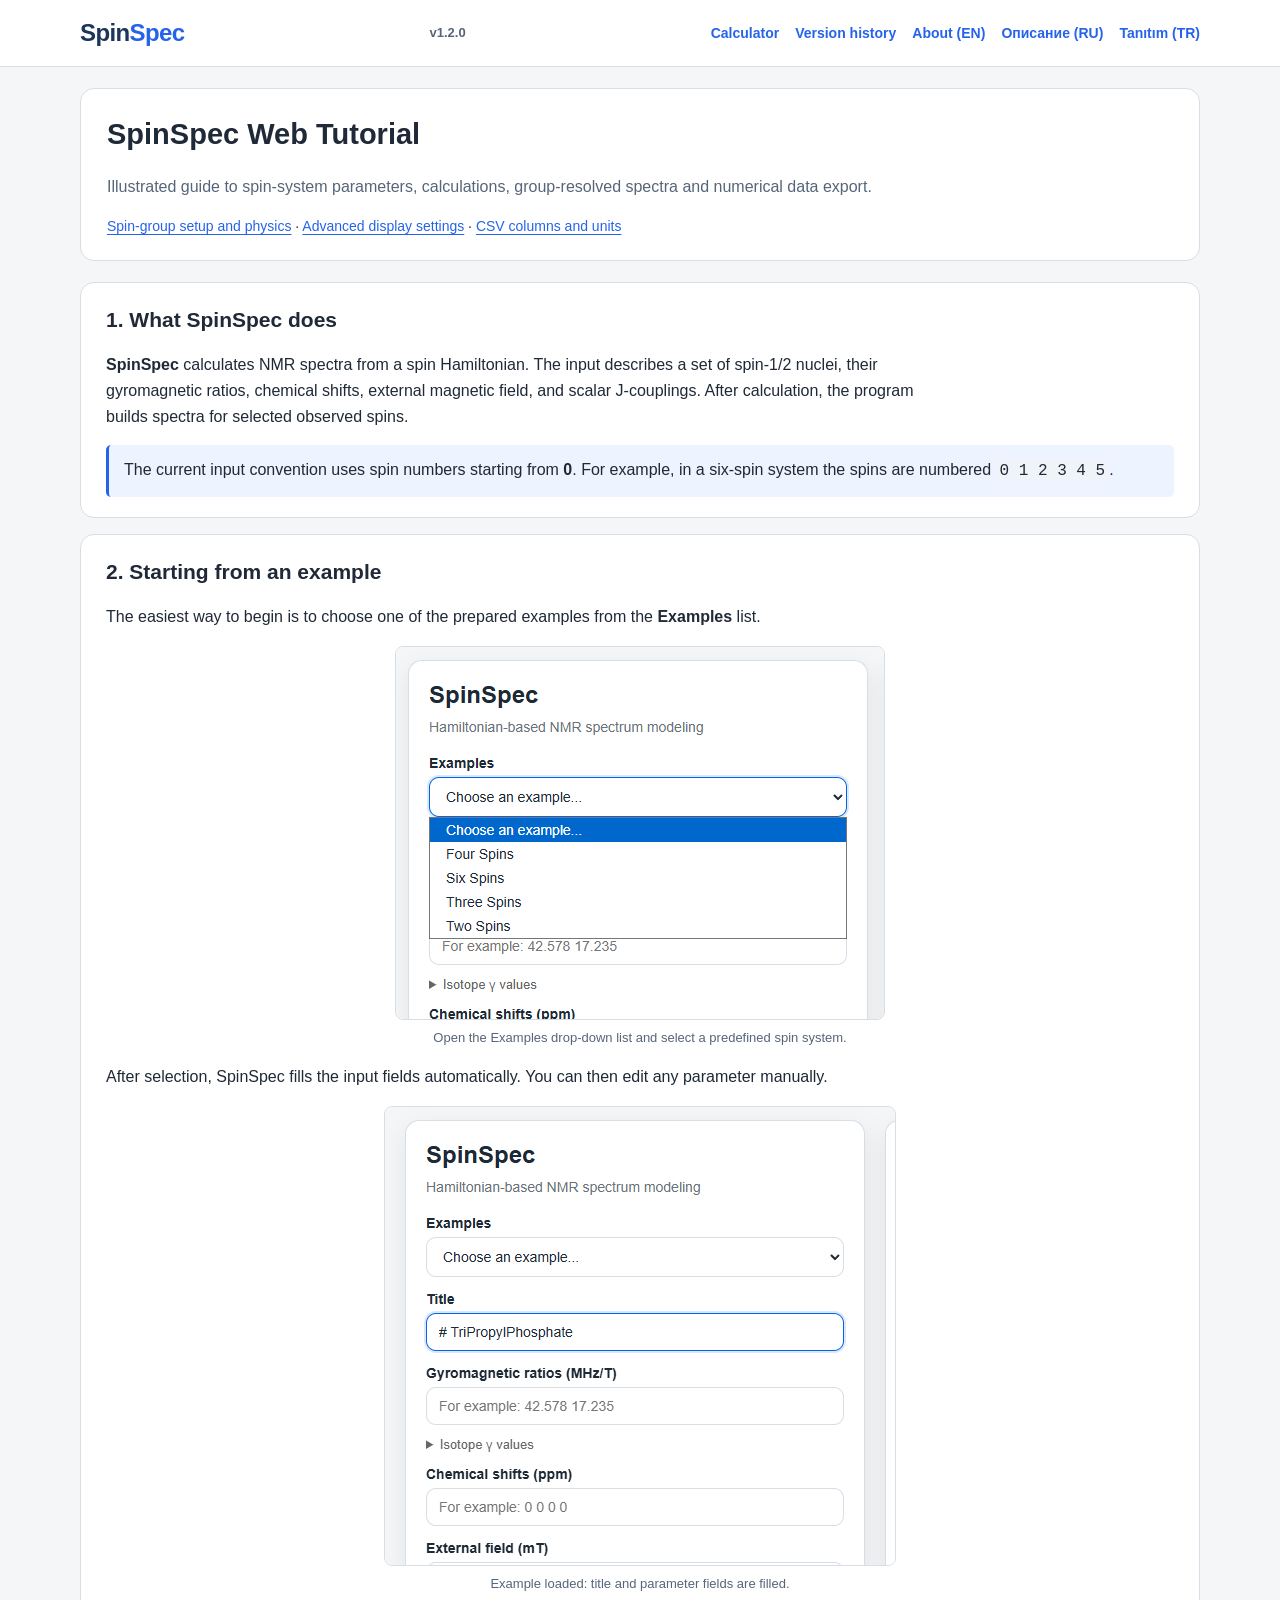
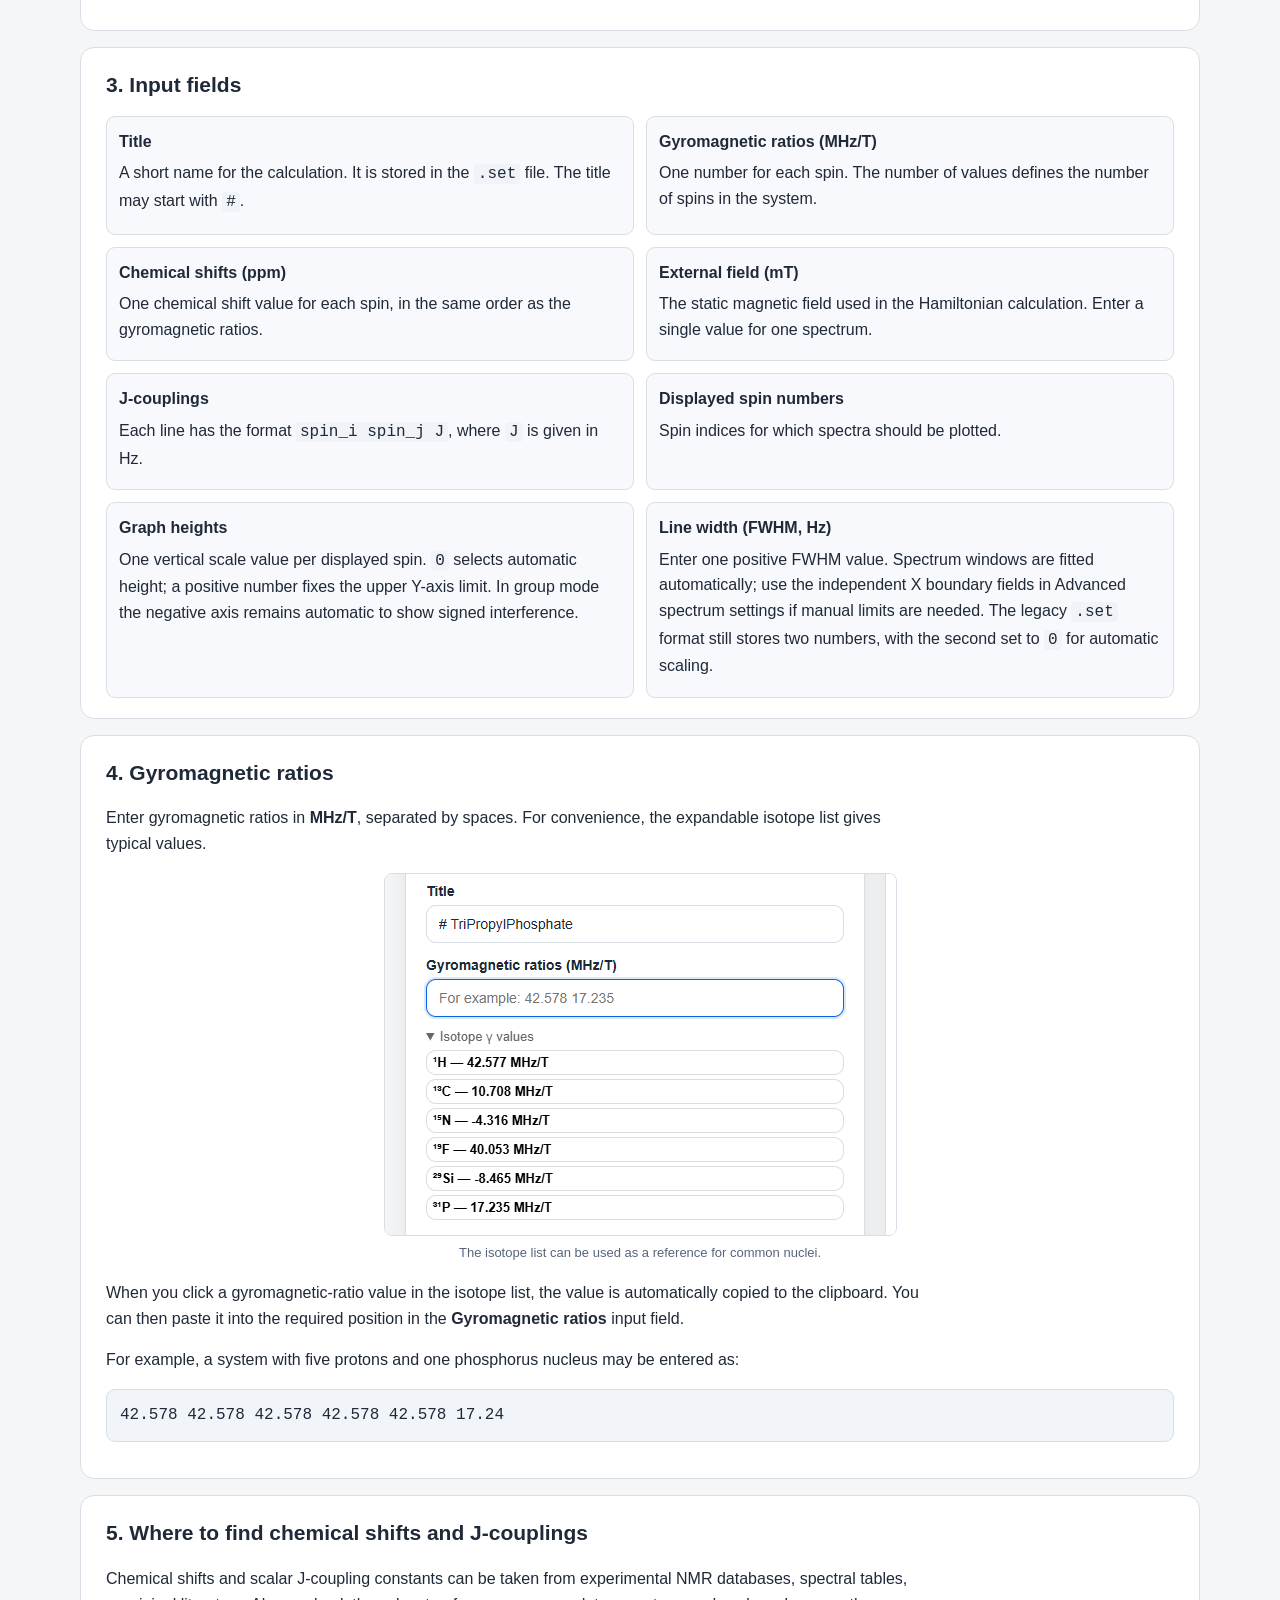
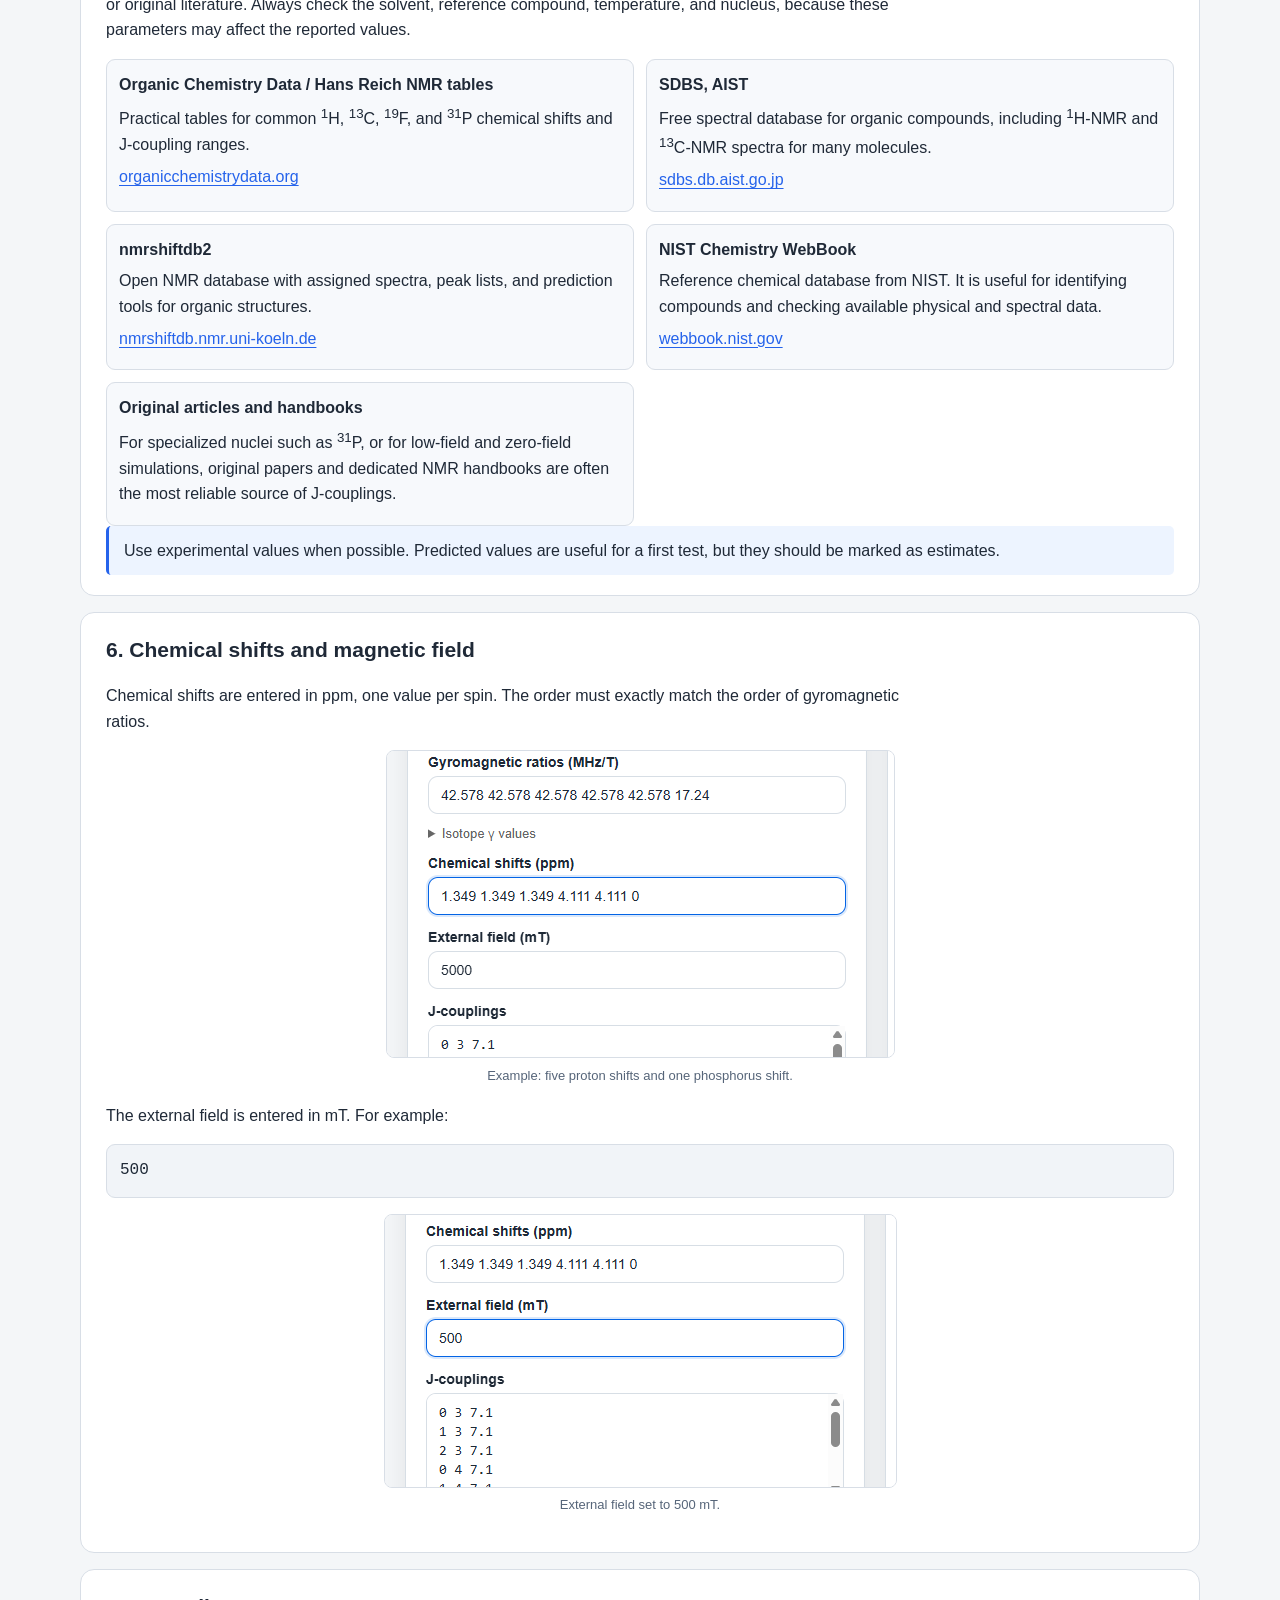
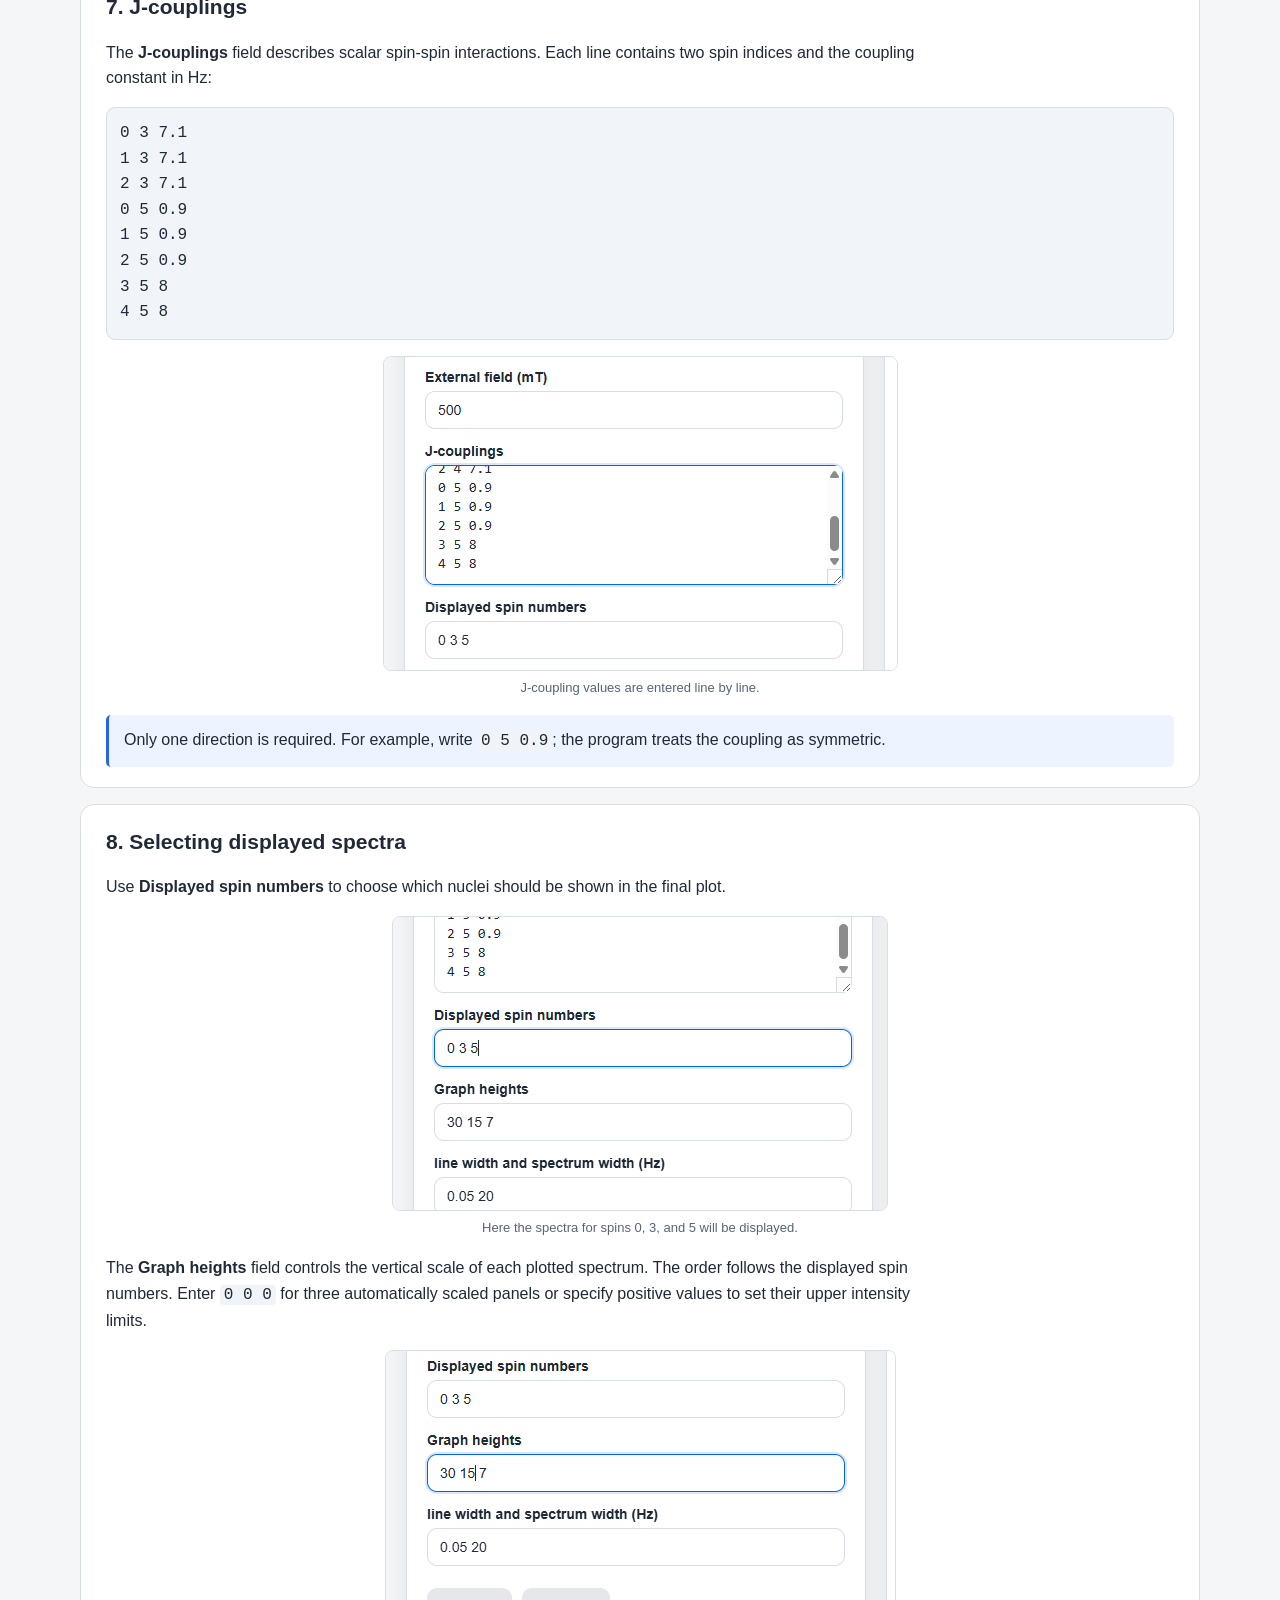
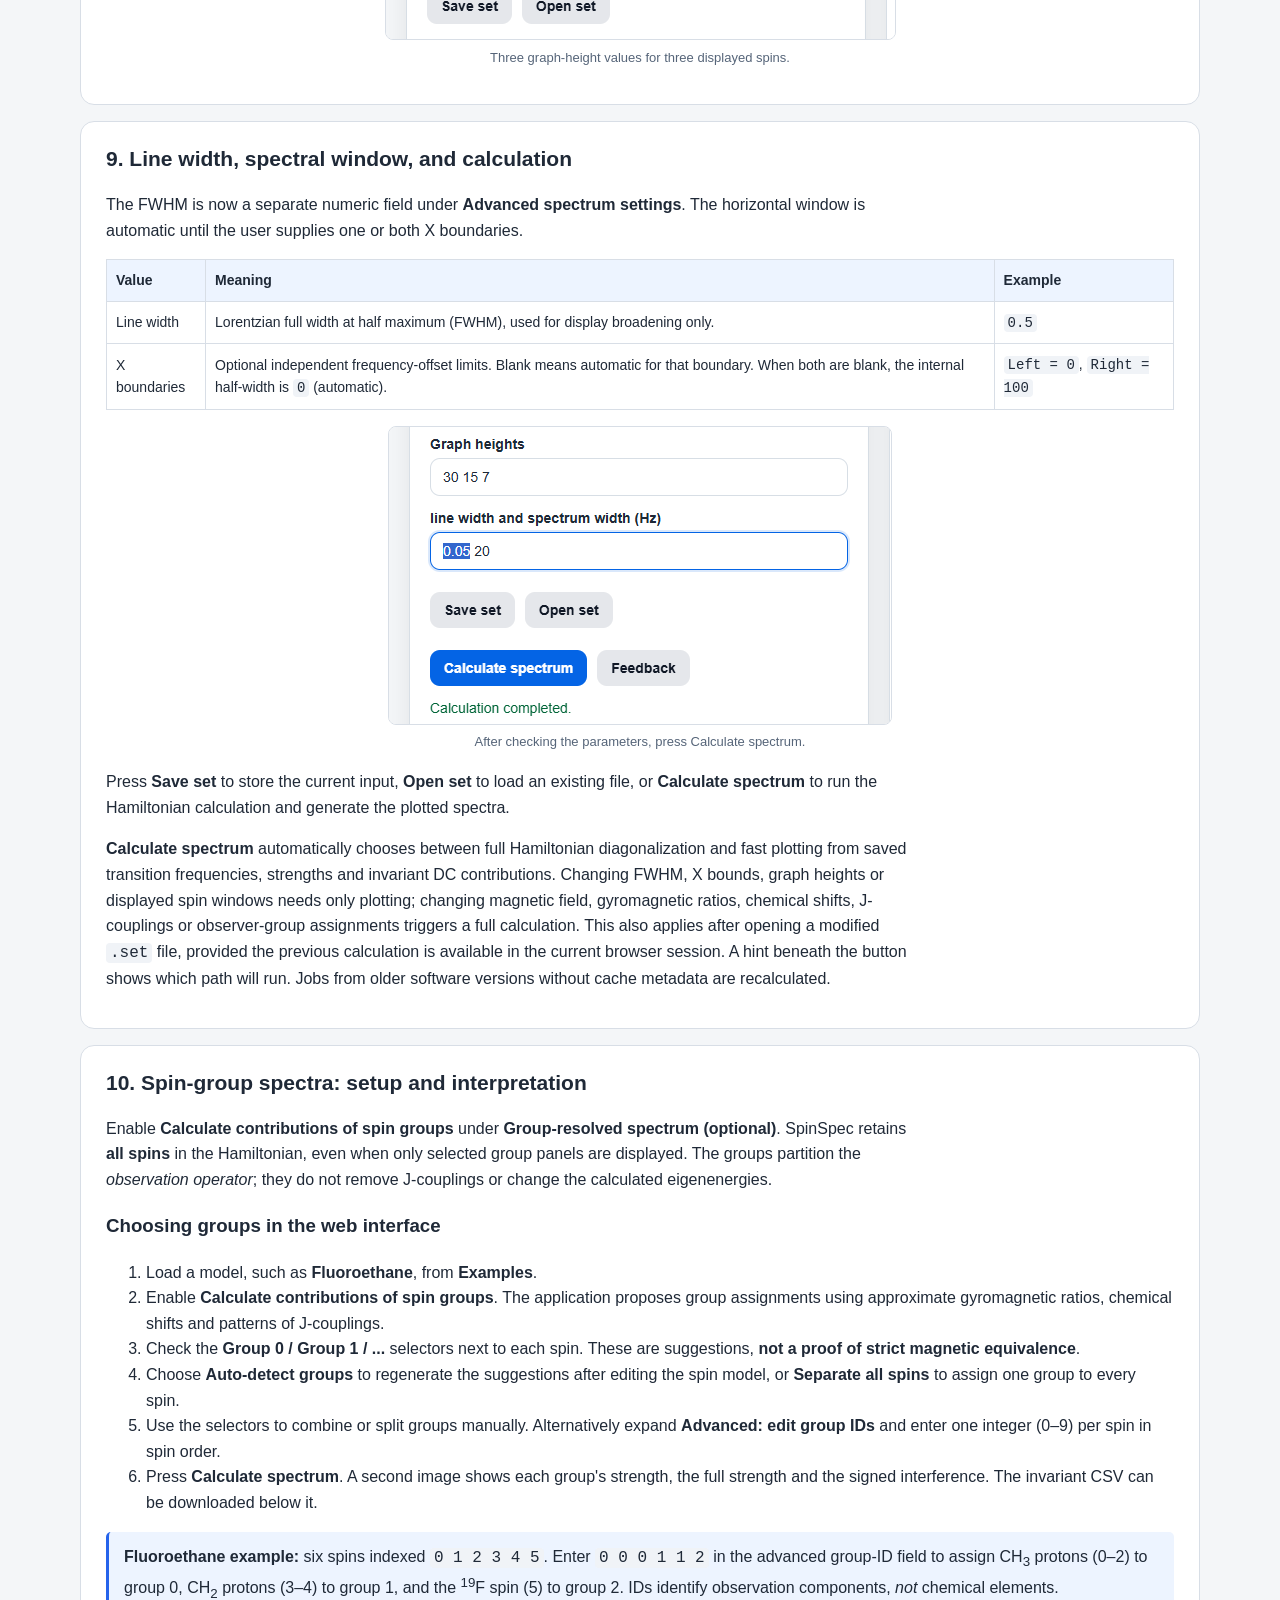
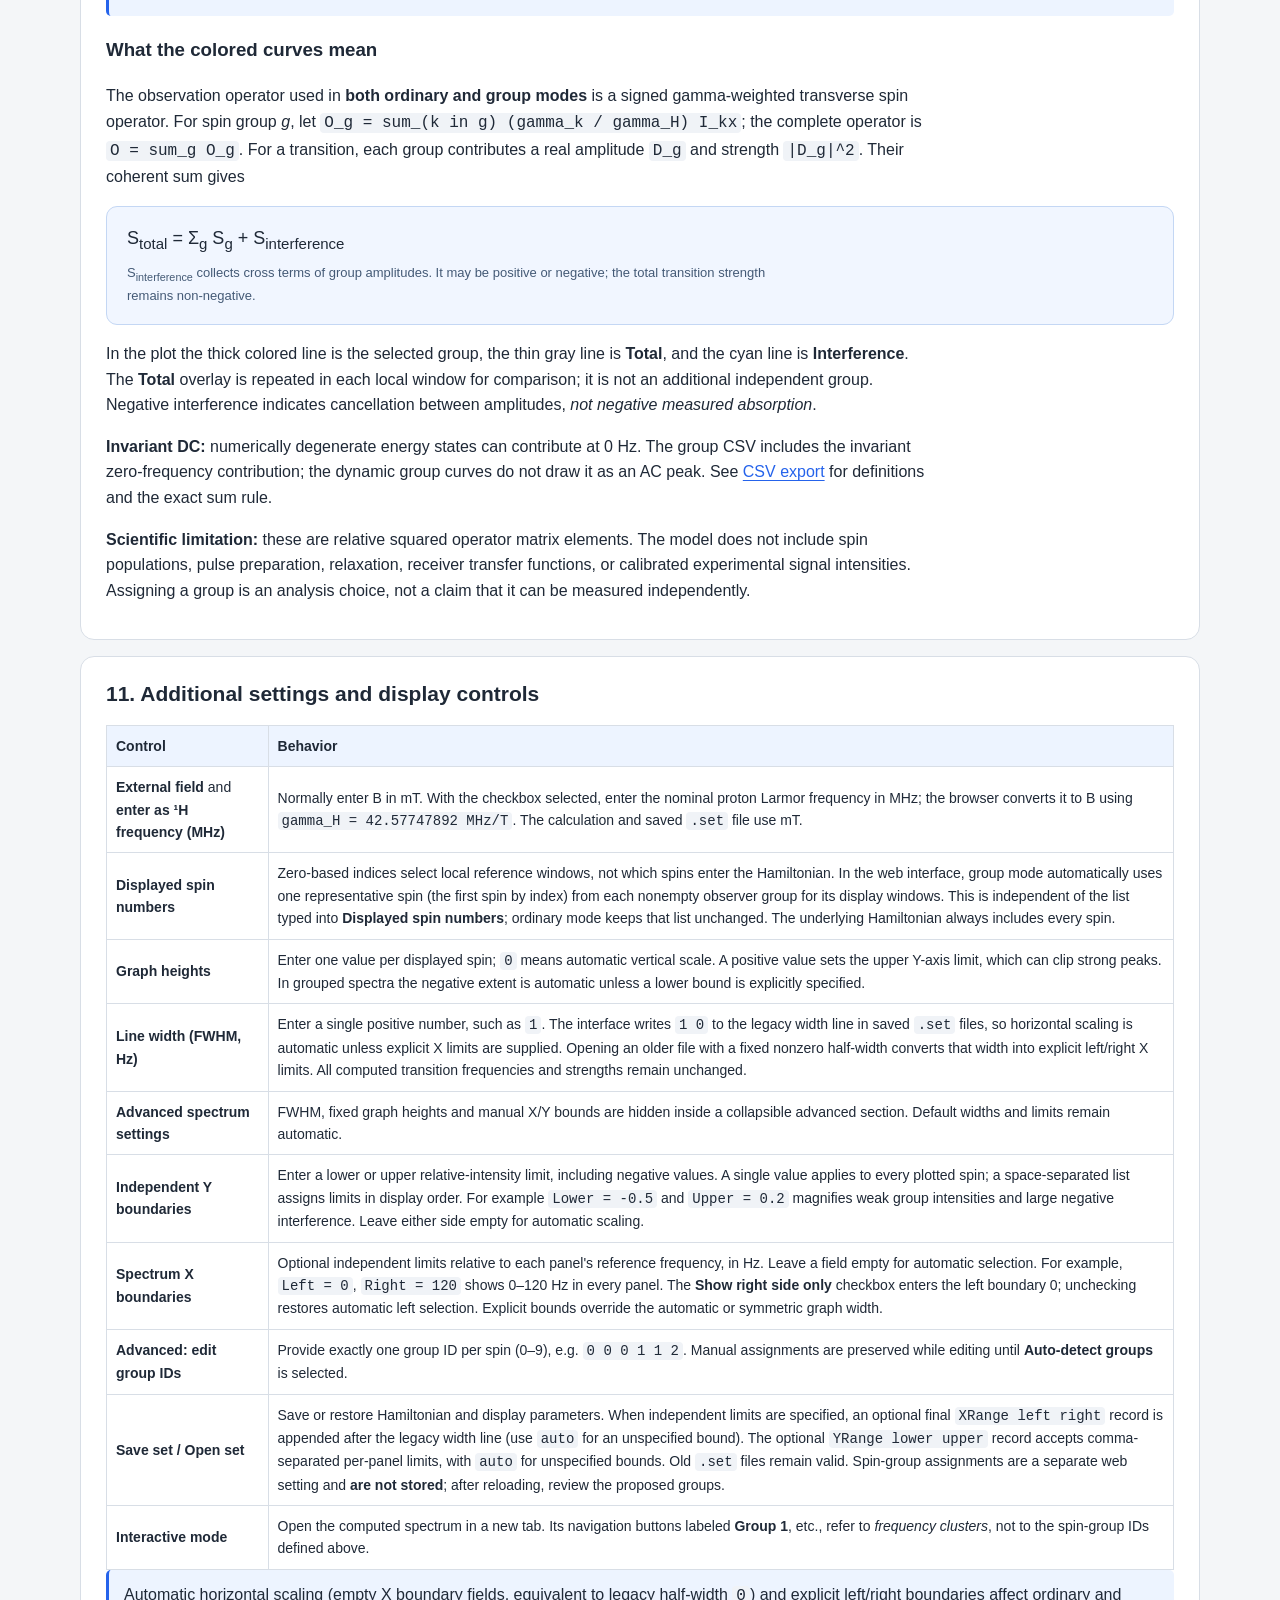
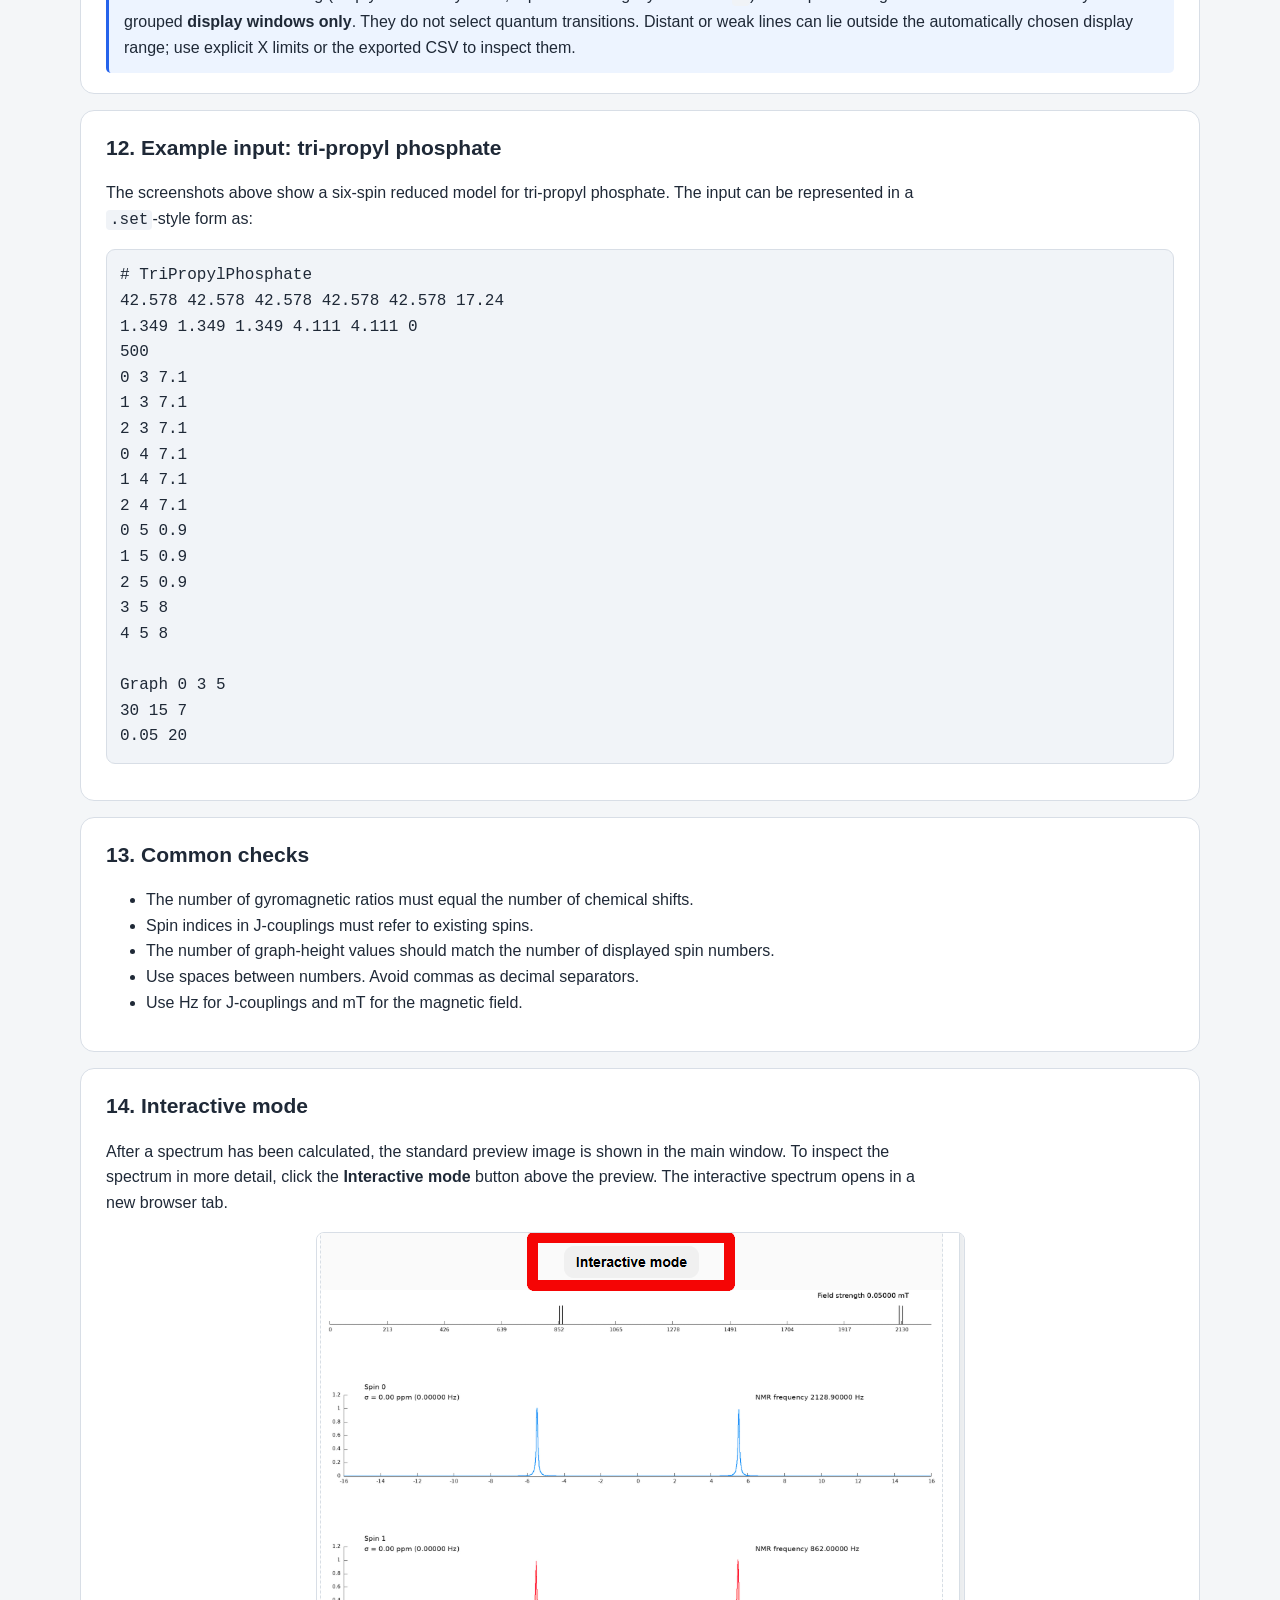
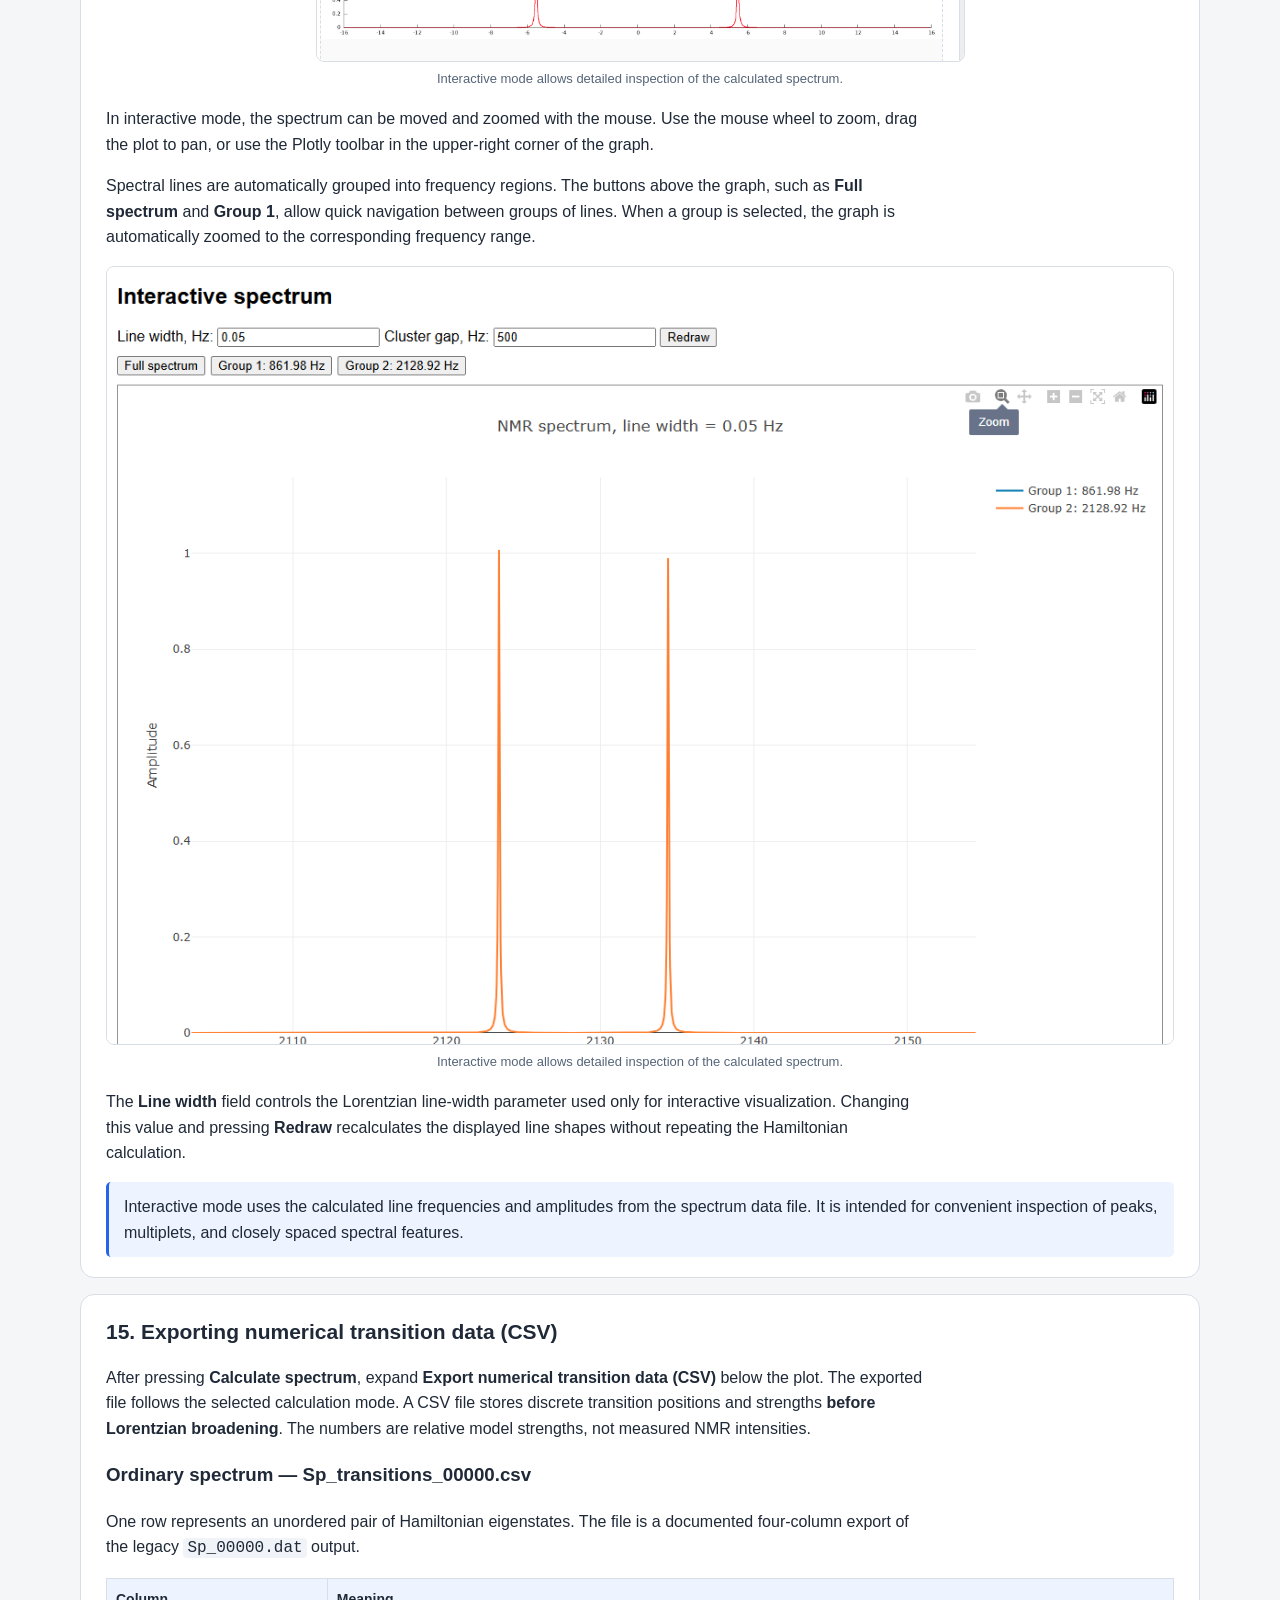
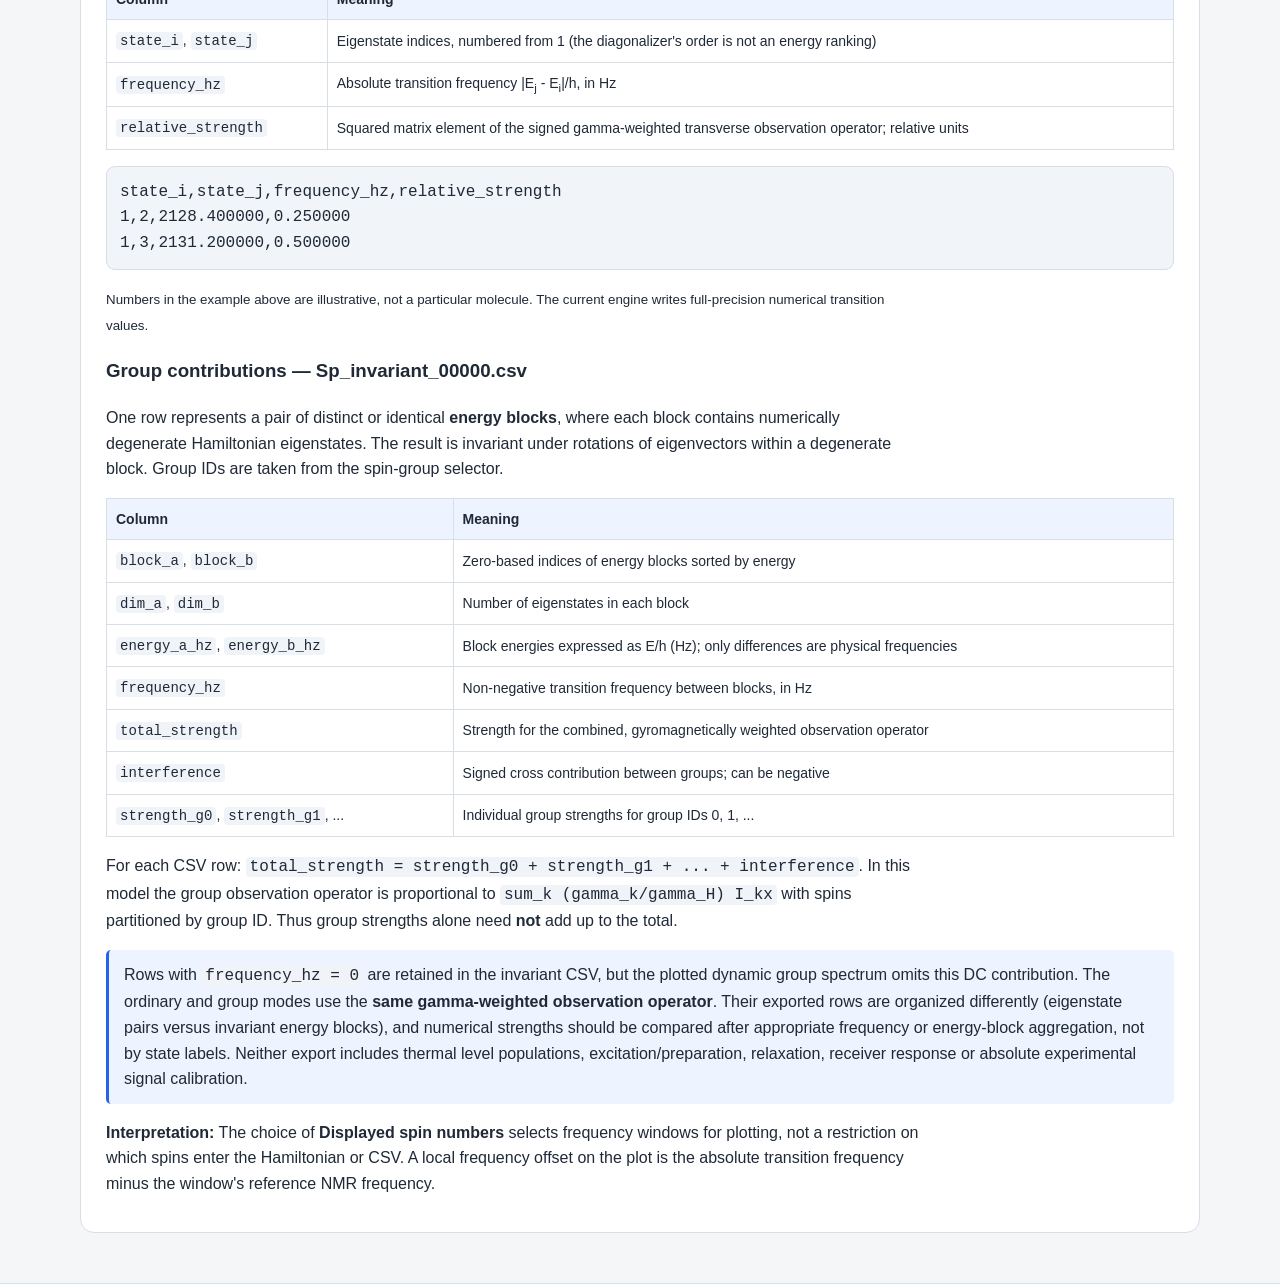
==== commit 51ff9a41: "docs: explain separate FWHM, automatic blank X bounds, legacy .set compatibility" ====
--- a/static/tutorial.html
+++ b/static/tutorial.html
@@ -77,8 +77,8 @@
         <p>One vertical scale value per displayed spin. <code>0</code> selects automatic height; a positive number fixes the upper Y-axis limit. In group mode the negative axis remains automatic to show signed interference.</p>
       </div>
       <div class="field">
-        <b>Line width and spectrum width (Hz)</b>
-        <p>Two values in Hz: Lorentzian full width at half maximum (FWHM), followed by the half-width of the ordinary display window. Set the second value to <code>0</code> for automatic horizontal scale (including independently fitted group panels); any positive value is an exact manual half-width.</p>
+        <b>Line width (FWHM, Hz)</b>
+        <p>Enter one positive FWHM value. Spectrum windows are fitted automatically; use the independent X boundary fields in Advanced spectrum settings if manual limits are needed. The legacy <code>.set</code> format still stores two numbers, with the second set to <code>0</code> for automatic scaling.</p>
       </div>
     </div>
   </section>
@@ -179,12 +179,12 @@
 
   <section>
     <h2>9. Line width, spectral window, and calculation</h2>
-    <p>The final field contains two numbers:</p>
+    <p>The FWHM is now a separate numeric field under <b>Advanced spectrum settings</b>. The horizontal window is automatic until the user supplies one or both X boundaries.</p>
     <table>
       <thead><tr><th>Value</th><th>Meaning</th><th>Example</th></tr></thead>
       <tbody>
         <tr><td>Line width</td><td>Lorentzian full width at half maximum (FWHM), used for display broadening only.</td><td><code>0.5</code></td></tr>
-        <tr><td>Spectrum width</td><td>Half-width in Hz: <code>0</code> selects automatic X scaling; any positive number uses that exact half-width in ordinary and grouped plots.</td><td><code>0</code> (auto) or <code>100</code> (manual)</td></tr>
+        <tr><td>X boundaries</td><td>Optional independent frequency-offset limits. Blank means automatic for that boundary. When both are blank, the internal half-width is <code>0</code> (automatic).</td><td><code>Left = 0</code>, <code>Right = 100</code></td></tr>
       </tbody>
     </table>
     <figure>
@@ -243,7 +243,7 @@
         <tr><td><b>External field</b> and <b>enter as ¹H frequency (MHz)</b></td><td>Normally enter B in mT. With the checkbox selected, enter the nominal proton Larmor frequency in MHz; the browser converts it to B using <code>gamma_H = 42.57747892 MHz/T</code>. The calculation and saved <code>.set</code> file use mT.</td></tr>
         <tr><td><b>Displayed spin numbers</b></td><td>Zero-based indices select local reference windows, not which spins enter the Hamiltonian. In the web interface, group mode automatically uses one representative spin (the first spin by index) from each nonempty observer group for its display windows. This is independent of the list typed into <b>Displayed spin numbers</b>; ordinary mode keeps that list unchanged. The underlying Hamiltonian always includes every spin.</td></tr>
         <tr><td><b>Graph heights</b></td><td>Enter one value per displayed spin; <code>0</code> means automatic vertical scale. A positive value sets the upper Y-axis limit, which can clip strong peaks. In grouped spectra the negative extent is automatic unless a lower bound is explicitly specified.</td></tr>
-        <tr><td><b>Line width and spectrum width (Hz)</b></td><td>For example <code>1 220</code> means FWHM 1 Hz and a fixed half-width ±220 Hz in ordinary and grouped plots unless explicit left/right limits are entered. <code>1 0</code> means FWHM 1 Hz and automatic X scaling: each panel fits significant transitions with a safety margin. In zero field, automatic X begins at 0 Hz (negative absolute frequencies do not exist). All computed transitions and CSV remain unchanged.</td></tr>
+        <tr><td><b>Line width (FWHM, Hz)</b></td><td>Enter a single positive number, such as <code>1</code>. The interface writes <code>1 0</code> to the legacy width line in saved <code>.set</code> files, so horizontal scaling is automatic unless explicit X limits are supplied. Opening an older file with a fixed nonzero half-width converts that width into explicit left/right X limits. All computed transition frequencies and strengths remain unchanged.</td></tr>
         <tr><td><b>Advanced spectrum settings</b></td><td>FWHM, fixed graph heights and manual X/Y bounds are hidden inside a collapsible advanced section. Default widths and limits remain automatic.</td></tr>
         <tr><td><b>Independent Y boundaries</b></td><td>Enter a lower or upper relative-intensity limit, including negative values. A single value applies to every plotted spin; a space-separated list assigns limits in display order. For example <code>Lower = -0.5</code> and <code>Upper = 0.2</code> magnifies weak group intensities and large negative interference. Leave either side empty for automatic scaling.</td></tr>
         <tr><td><b>Spectrum X boundaries</b></td><td>Optional independent limits relative to each panel's reference frequency, in Hz. Leave a field empty for automatic selection. For example, <code>Left = 0</code>, <code>Right = 120</code> shows 0–120 Hz in every panel. The <b>Show right side only</b> checkbox enters the left boundary 0; unchecking restores automatic left selection. Explicit bounds override the automatic or symmetric graph width.</td></tr>
@@ -253,7 +253,7 @@
       </tbody>
     </table>
     <div class="note">
-      Automatic horizontal scaling (second width value <code>0</code>) and explicit left/right boundaries affect ordinary and grouped <b>display windows only</b>. It is not a selection rule for computed transitions. Because insignificant or distant lines may be outside the automatic window, use a positive manual width or the exported CSV to inspect the full calculated transitions.
+      Automatic horizontal scaling (empty X boundary fields, equivalent to legacy half-width <code>0</code>) and explicit left/right boundaries affect ordinary and grouped <b>display windows only</b>. They do not select quantum transitions. Distant or weak lines can lie outside the automatically chosen display range; use explicit X limits or the exported CSV to inspect them.
     </div>
   </section>
 
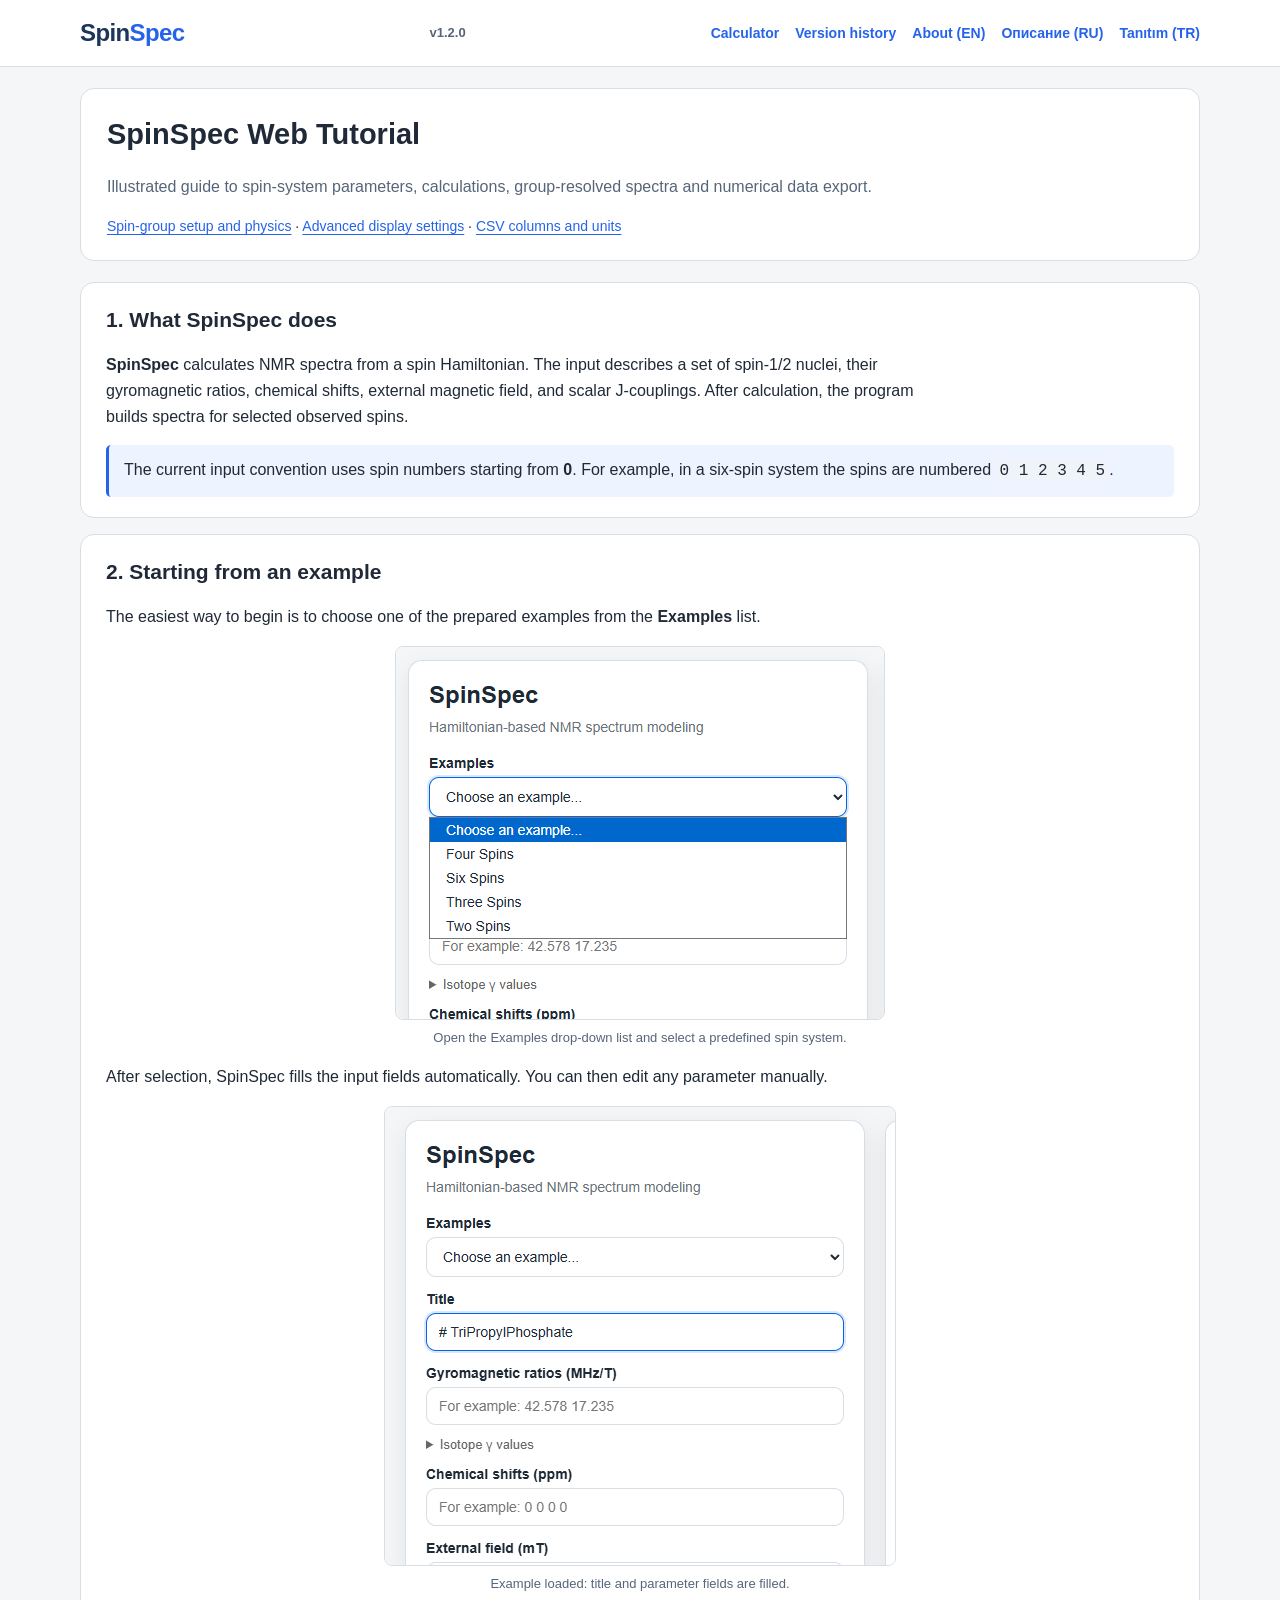
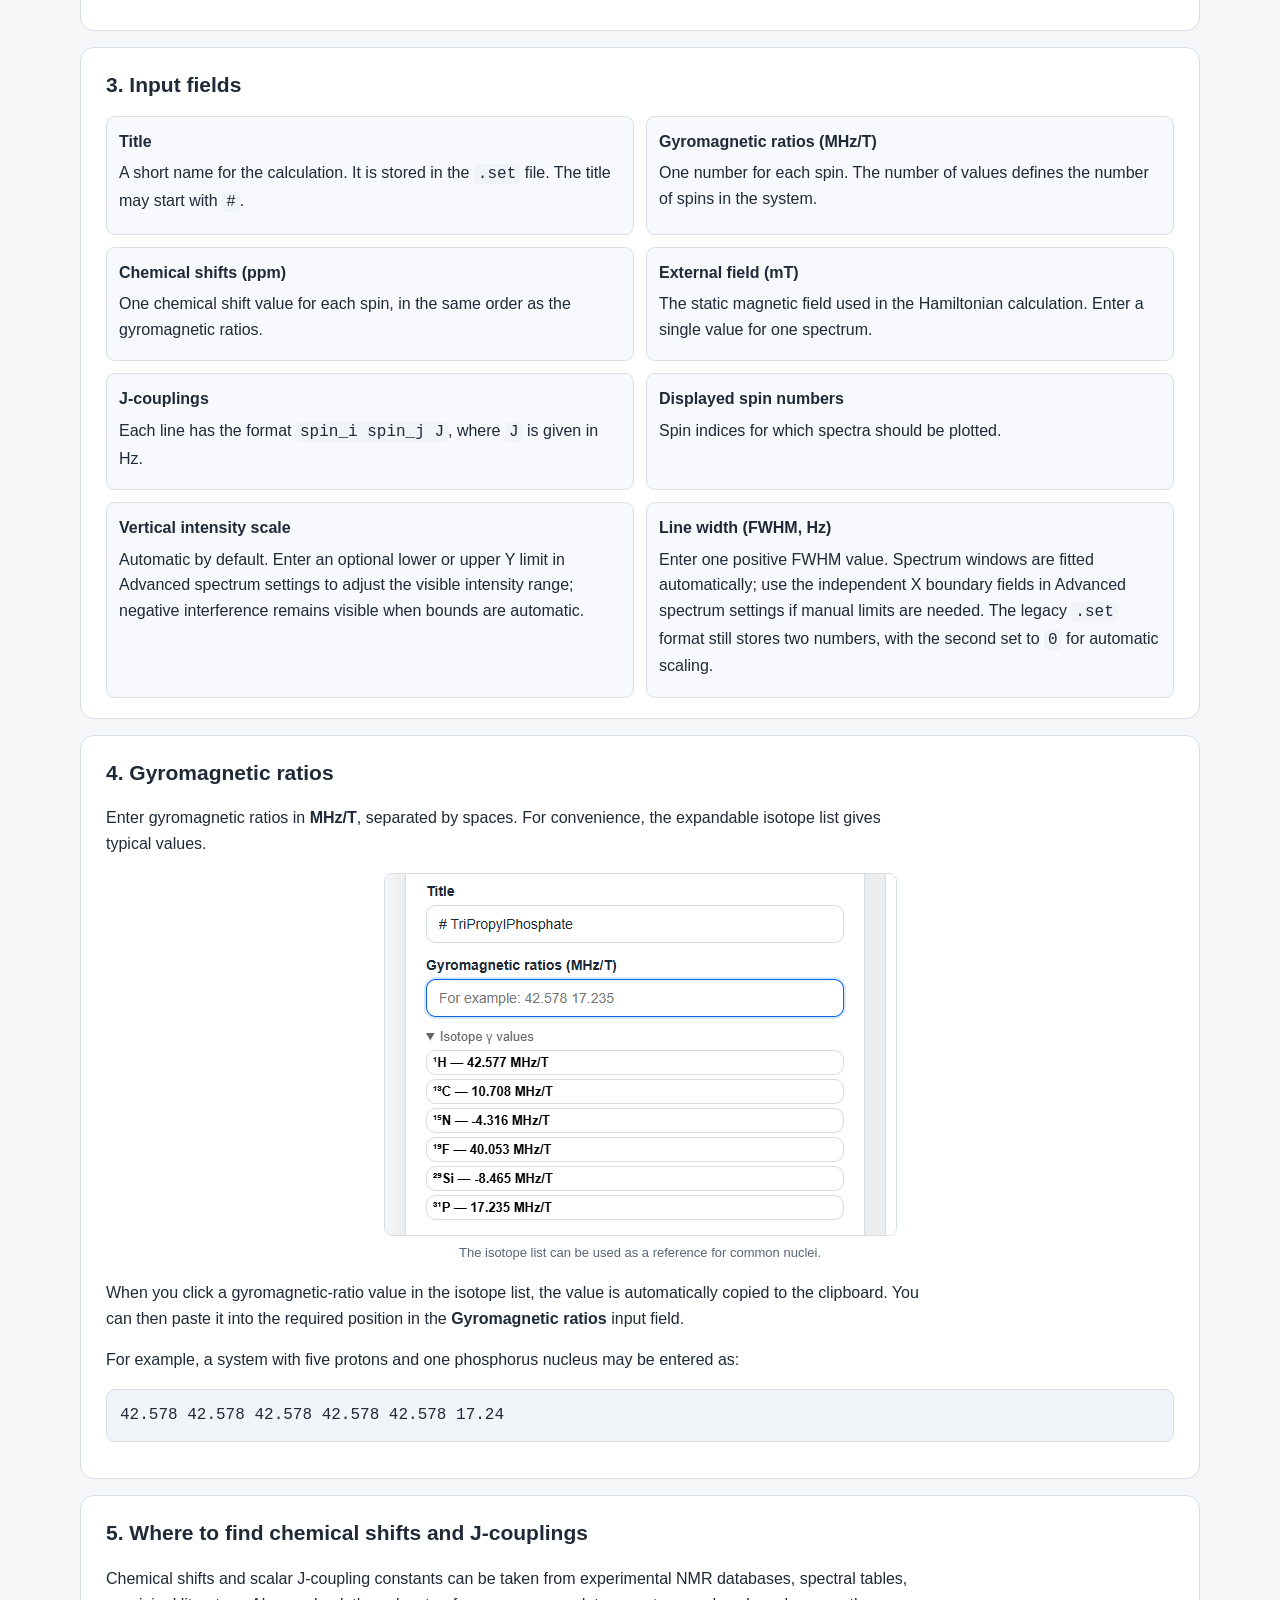
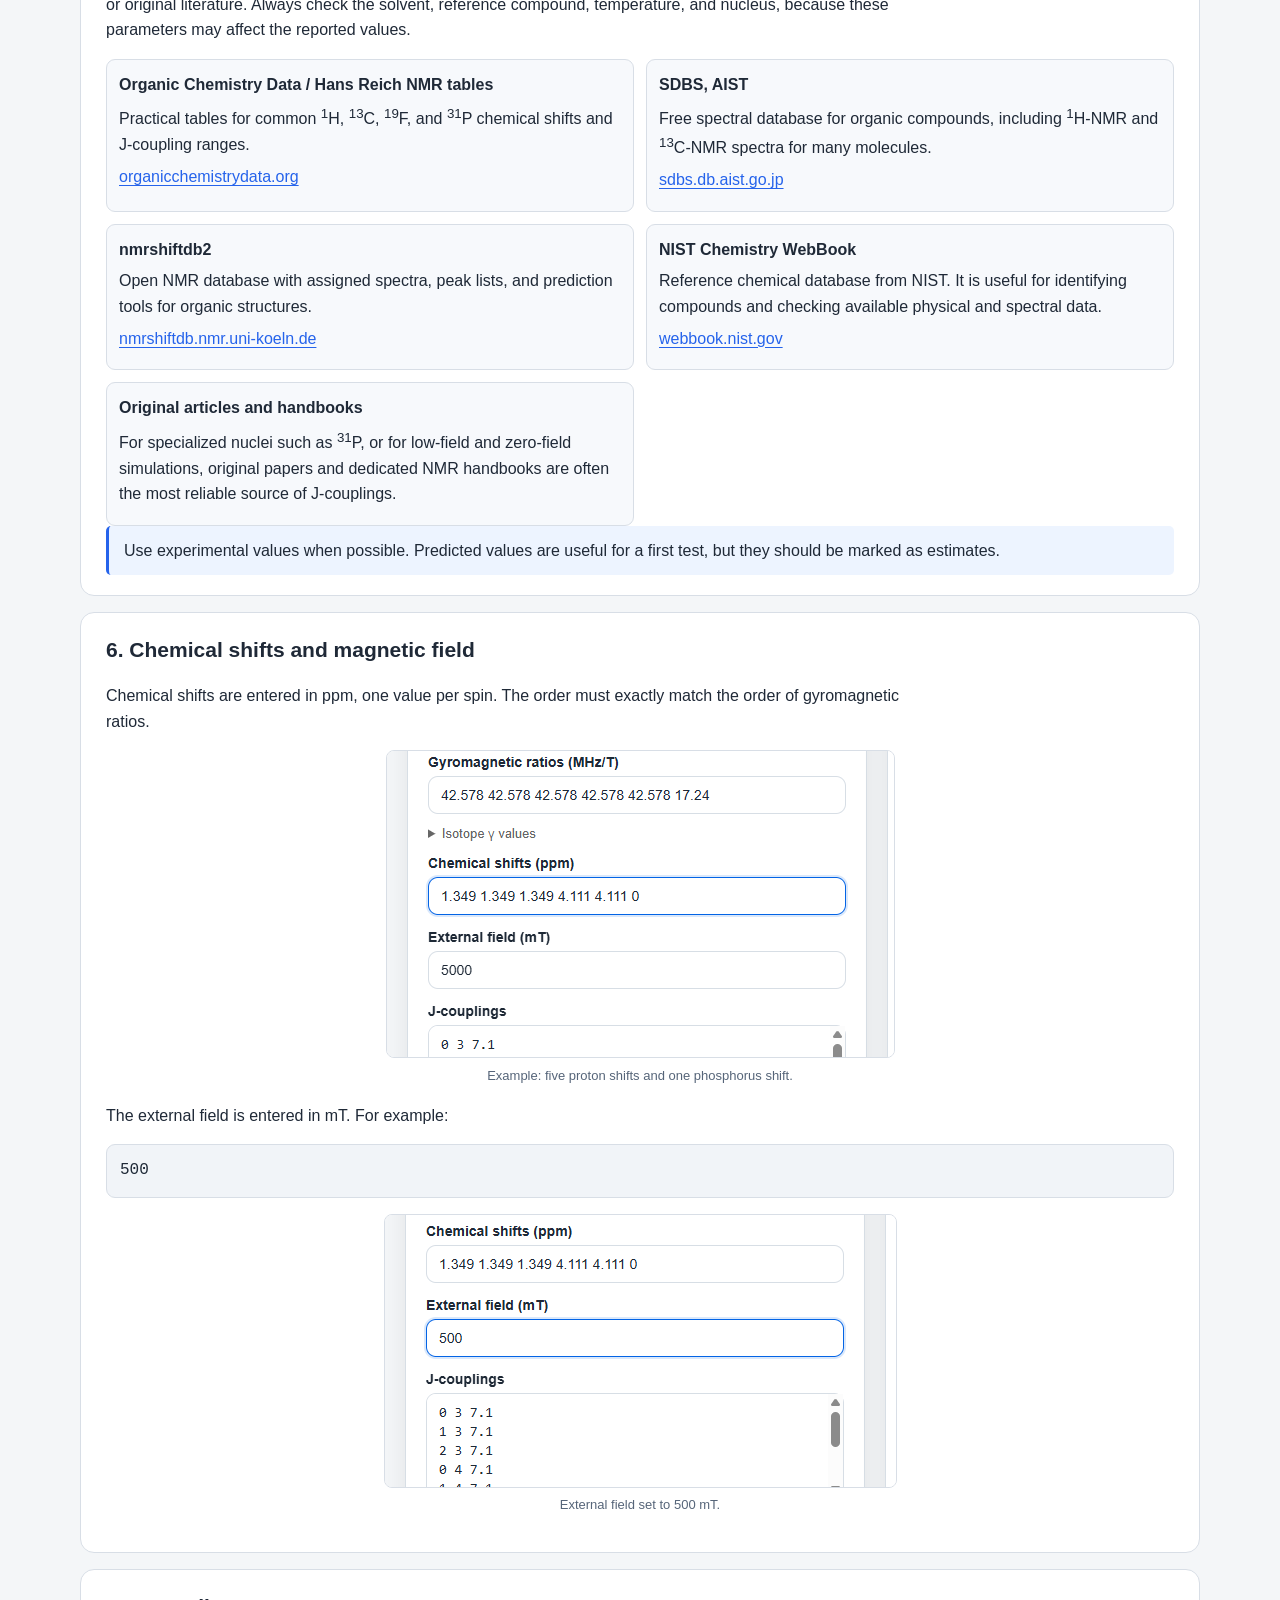
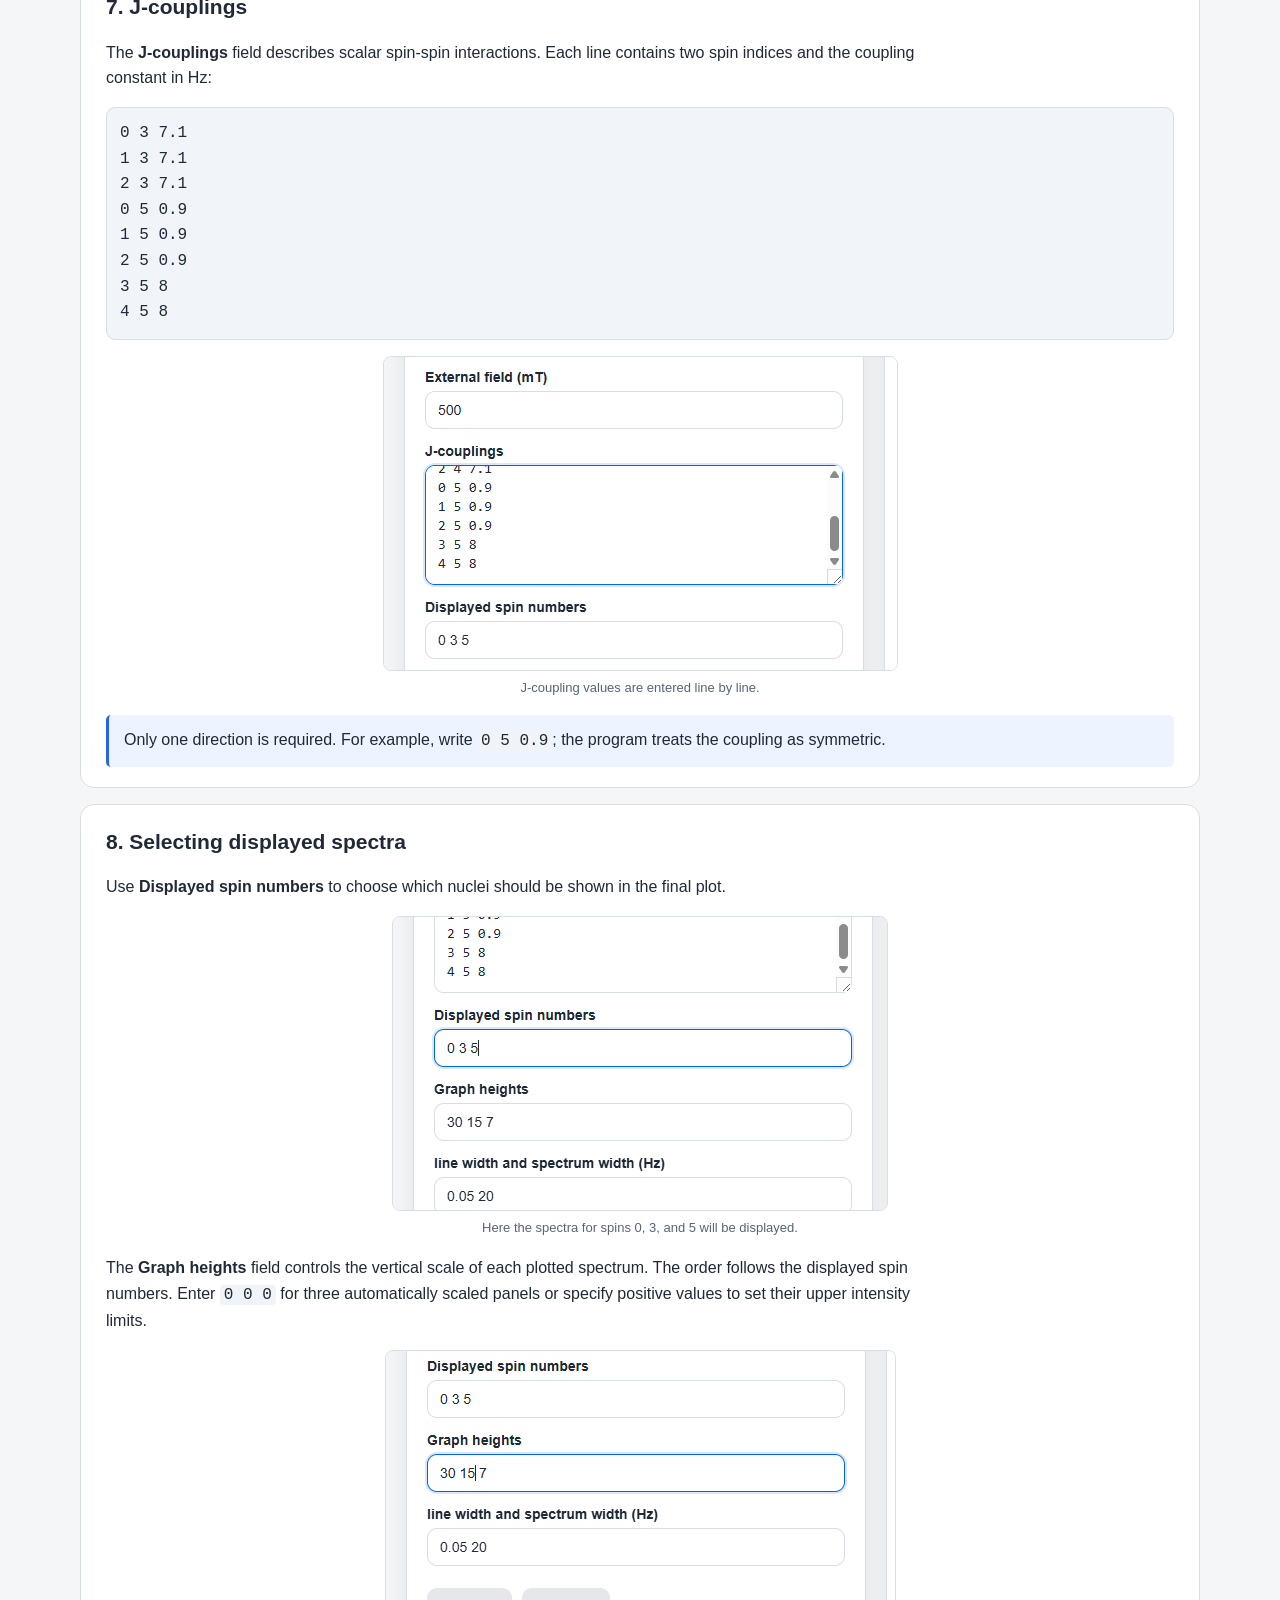
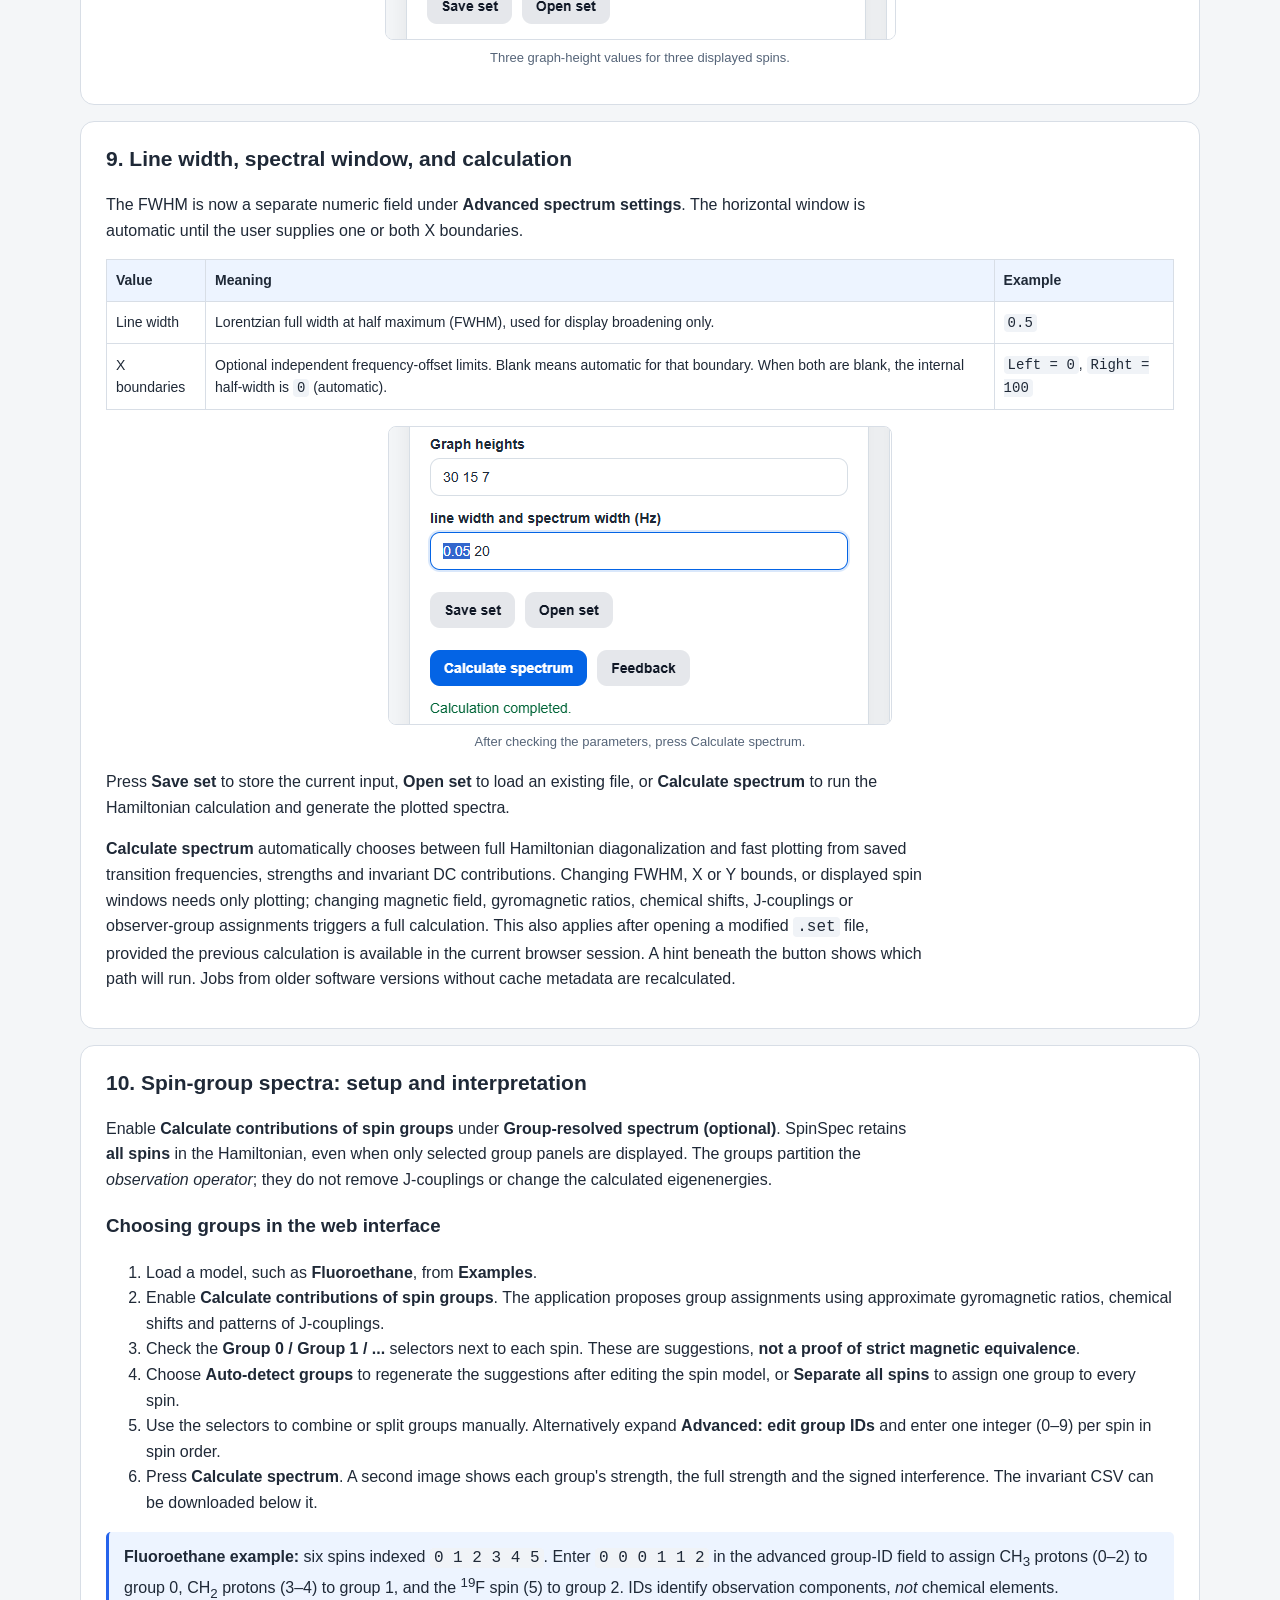
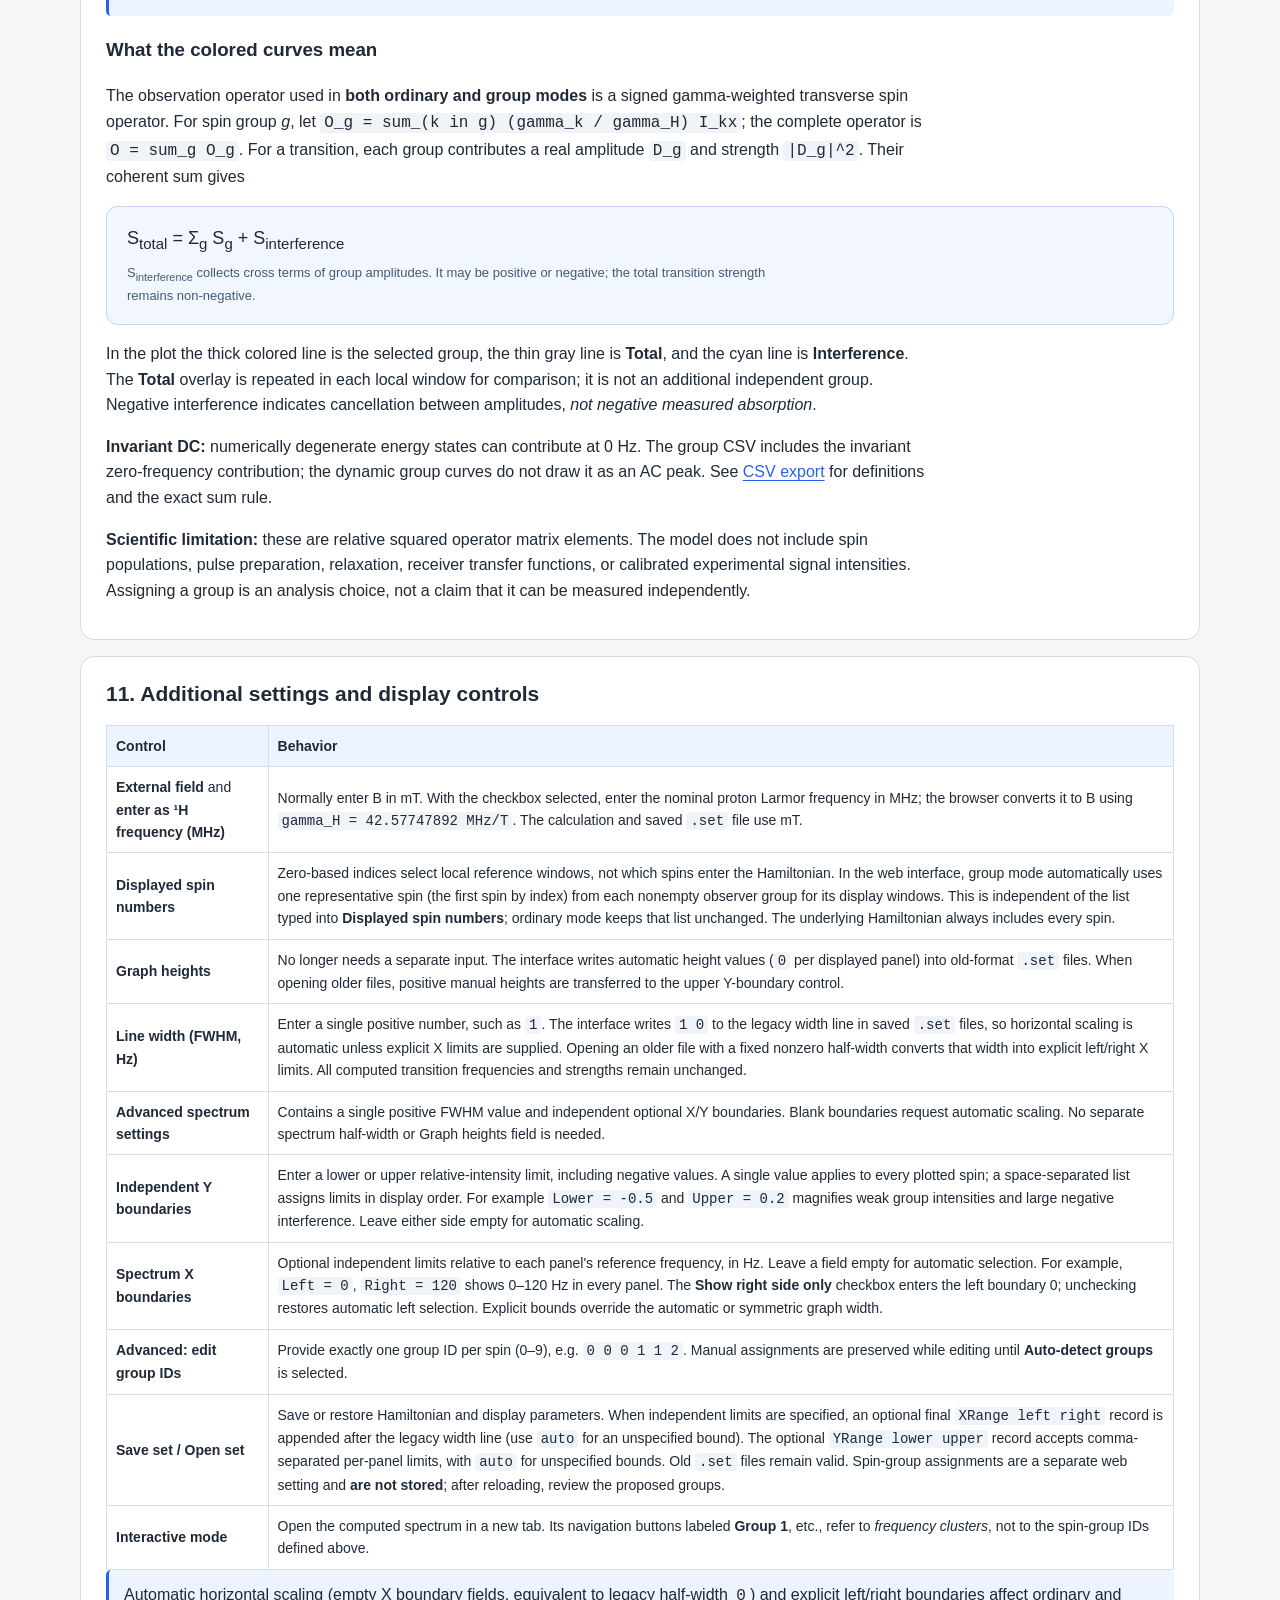
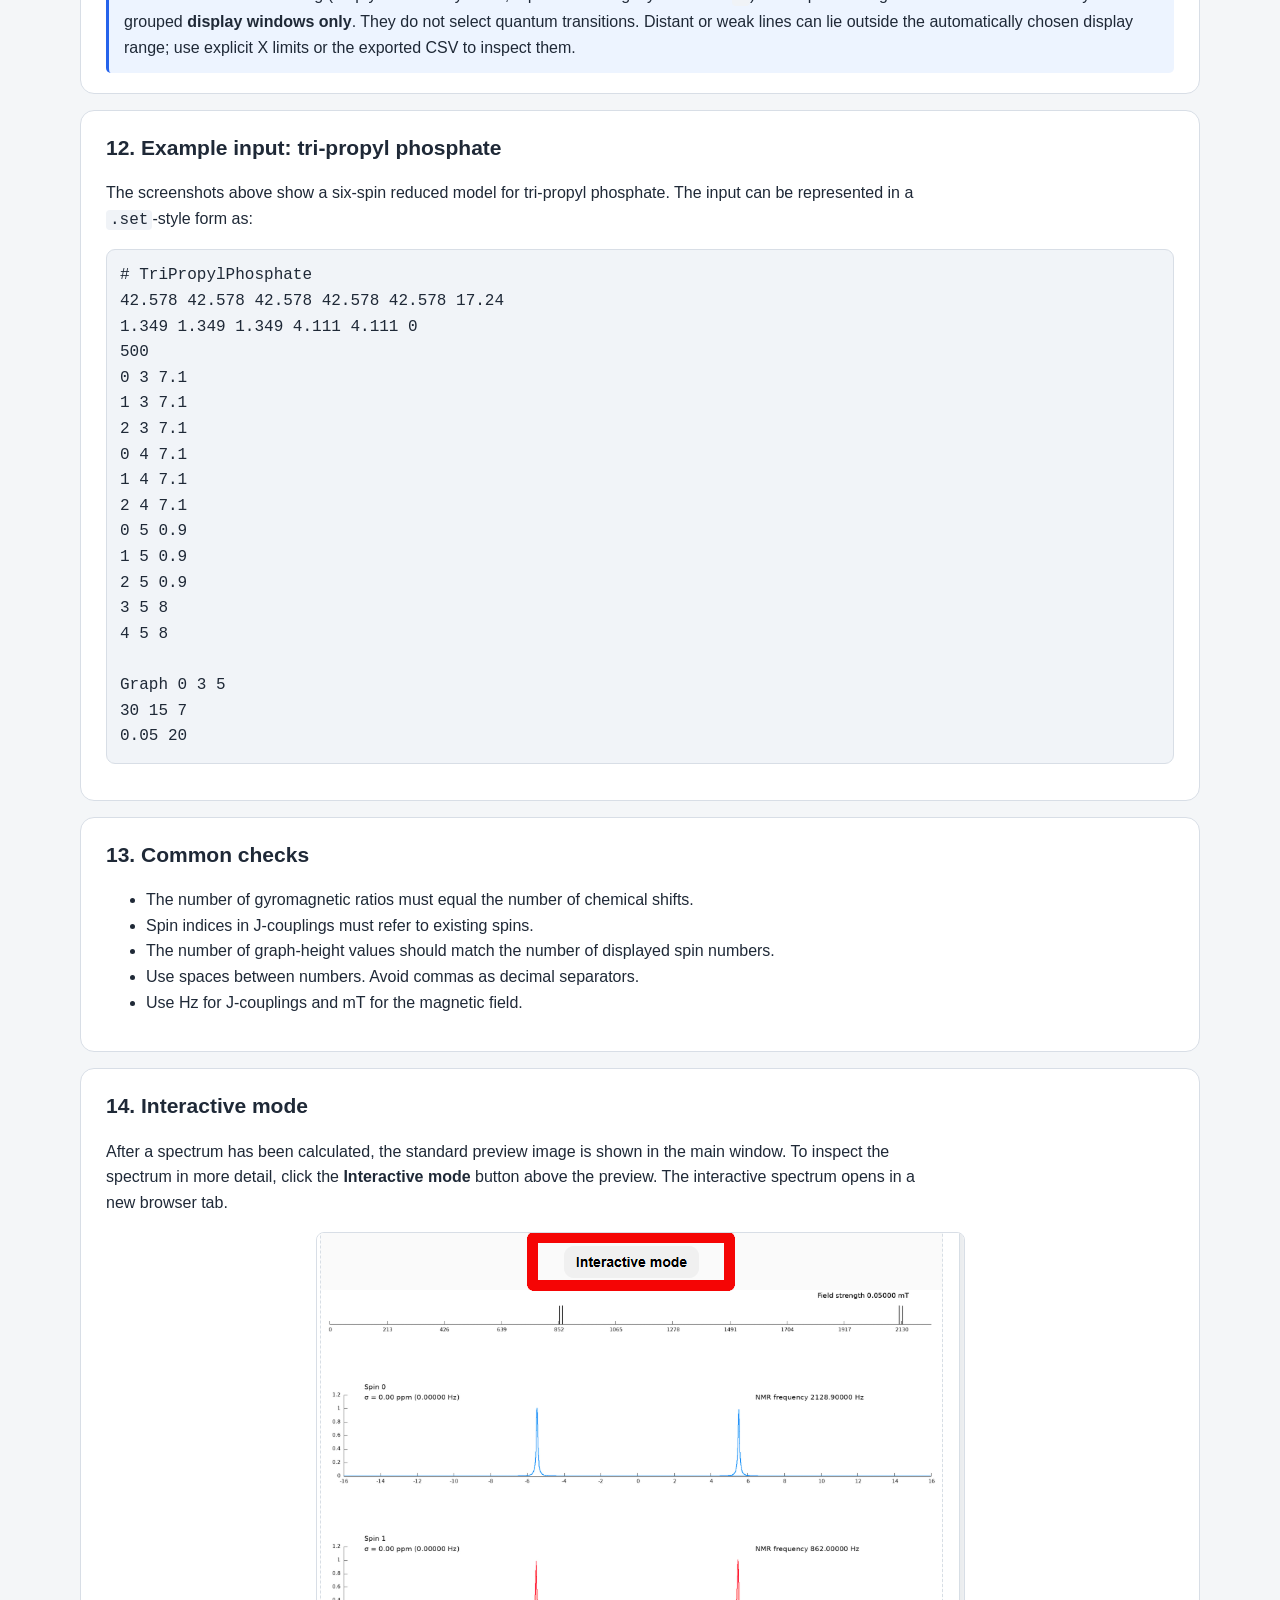
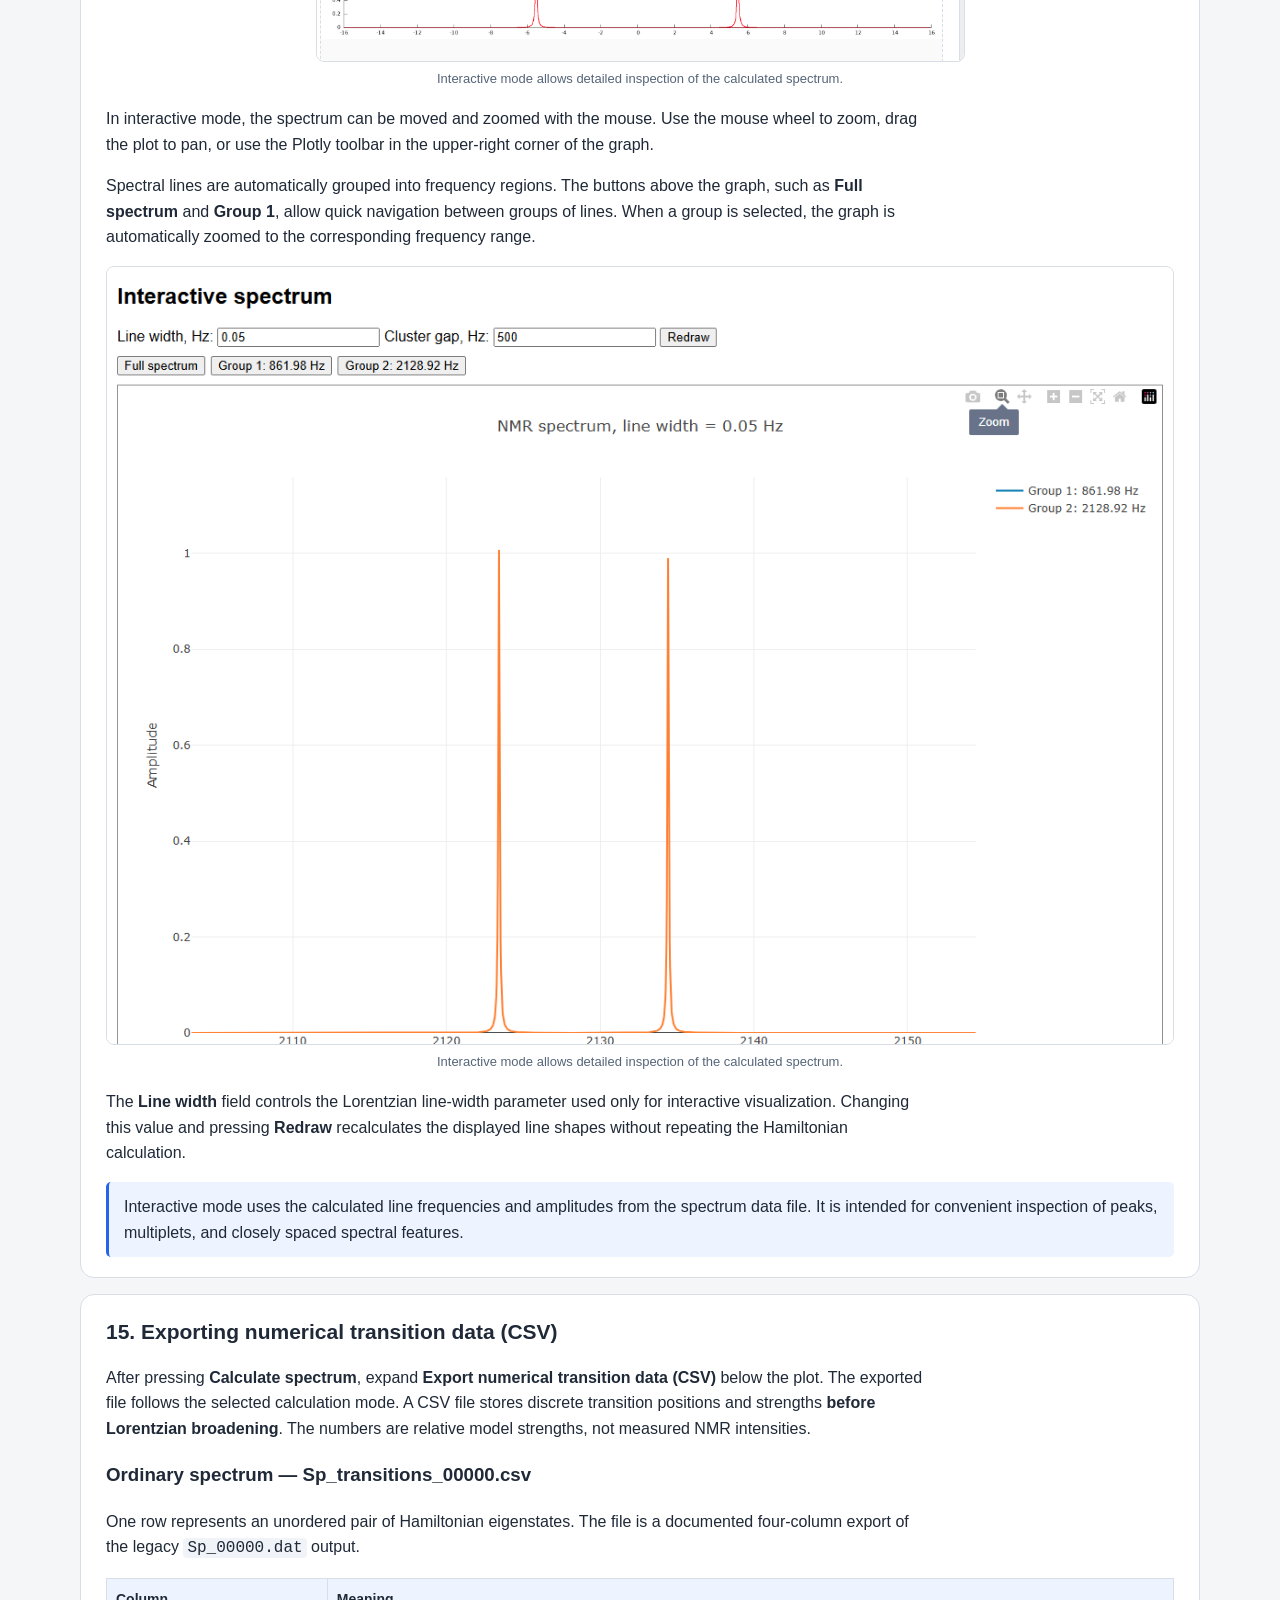
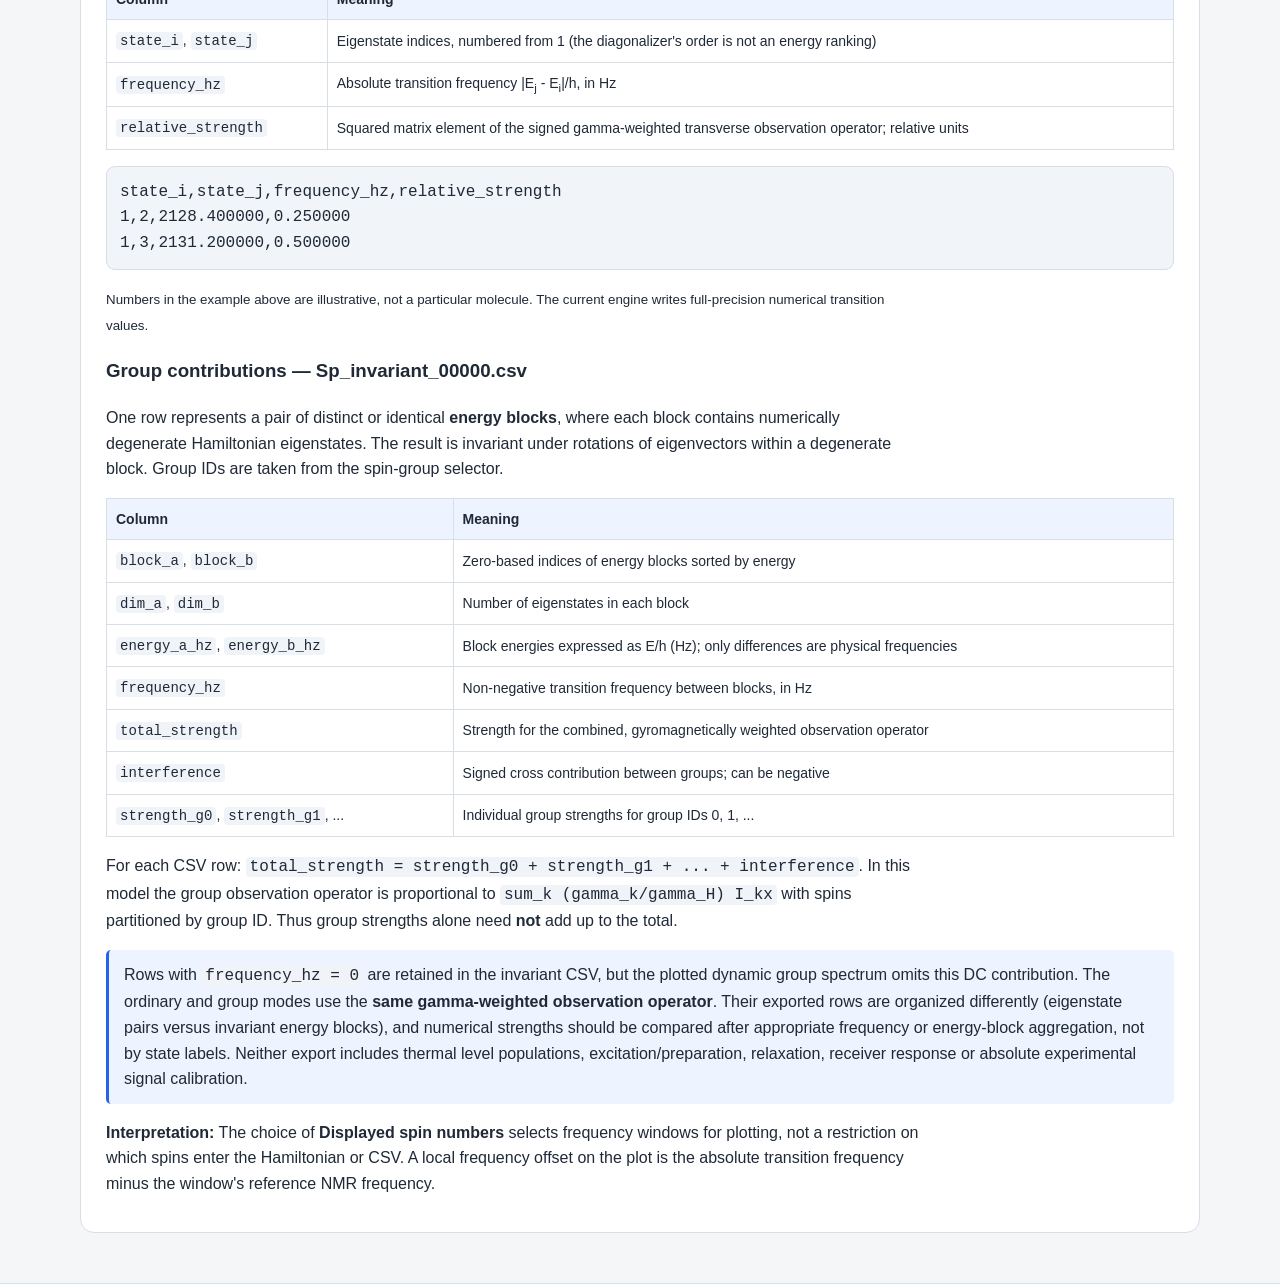
==== commit a4818937: "docs: simplify advanced settings and explain implicit auto heights" ====
--- a/static/tutorial.html
+++ b/static/tutorial.html
@@ -73,8 +73,8 @@
         <p>Spin indices for which spectra should be plotted.</p>
       </div>
       <div class="field">
-        <b>Graph heights</b>
-        <p>One vertical scale value per displayed spin. <code>0</code> selects automatic height; a positive number fixes the upper Y-axis limit. In group mode the negative axis remains automatic to show signed interference.</p>
+        <b>Vertical intensity scale</b>
+        <p>Automatic by default. Enter an optional lower or upper Y limit in Advanced spectrum settings to adjust the visible intensity range; negative interference remains visible when bounds are automatic.</p>
       </div>
       <div class="field">
         <b>Line width (FWHM, Hz)</b>
@@ -195,7 +195,7 @@
     <p><b>Calculate spectrum</b> automatically chooses between full
     Hamiltonian diagonalization and fast plotting from saved transition
     frequencies, strengths and invariant DC contributions. Changing FWHM,
-    X bounds, graph heights or displayed spin windows needs only plotting;
+    X or Y bounds, or displayed spin windows needs only plotting;
     changing magnetic field, gyromagnetic ratios, chemical shifts,
     J-couplings or observer-group assignments triggers a full calculation.
     This also applies after opening a modified <code>.set</code> file,
@@ -242,9 +242,9 @@
       <tbody>
         <tr><td><b>External field</b> and <b>enter as ¹H frequency (MHz)</b></td><td>Normally enter B in mT. With the checkbox selected, enter the nominal proton Larmor frequency in MHz; the browser converts it to B using <code>gamma_H = 42.57747892 MHz/T</code>. The calculation and saved <code>.set</code> file use mT.</td></tr>
         <tr><td><b>Displayed spin numbers</b></td><td>Zero-based indices select local reference windows, not which spins enter the Hamiltonian. In the web interface, group mode automatically uses one representative spin (the first spin by index) from each nonempty observer group for its display windows. This is independent of the list typed into <b>Displayed spin numbers</b>; ordinary mode keeps that list unchanged. The underlying Hamiltonian always includes every spin.</td></tr>
-        <tr><td><b>Graph heights</b></td><td>Enter one value per displayed spin; <code>0</code> means automatic vertical scale. A positive value sets the upper Y-axis limit, which can clip strong peaks. In grouped spectra the negative extent is automatic unless a lower bound is explicitly specified.</td></tr>
+        <tr><td><b>Graph heights</b></td><td>No longer needs a separate input. The interface writes automatic height values (<code>0</code> per displayed panel) into old-format <code>.set</code> files. When opening older files, positive manual heights are transferred to the upper Y-boundary control.</td></tr>
         <tr><td><b>Line width (FWHM, Hz)</b></td><td>Enter a single positive number, such as <code>1</code>. The interface writes <code>1 0</code> to the legacy width line in saved <code>.set</code> files, so horizontal scaling is automatic unless explicit X limits are supplied. Opening an older file with a fixed nonzero half-width converts that width into explicit left/right X limits. All computed transition frequencies and strengths remain unchanged.</td></tr>
-        <tr><td><b>Advanced spectrum settings</b></td><td>FWHM, fixed graph heights and manual X/Y bounds are hidden inside a collapsible advanced section. Default widths and limits remain automatic.</td></tr>
+        <tr><td><b>Advanced spectrum settings</b></td><td>Contains a single positive FWHM value and independent optional X/Y boundaries. Blank boundaries request automatic scaling. No separate spectrum half-width or Graph heights field is needed.</td></tr>
         <tr><td><b>Independent Y boundaries</b></td><td>Enter a lower or upper relative-intensity limit, including negative values. A single value applies to every plotted spin; a space-separated list assigns limits in display order. For example <code>Lower = -0.5</code> and <code>Upper = 0.2</code> magnifies weak group intensities and large negative interference. Leave either side empty for automatic scaling.</td></tr>
         <tr><td><b>Spectrum X boundaries</b></td><td>Optional independent limits relative to each panel's reference frequency, in Hz. Leave a field empty for automatic selection. For example, <code>Left = 0</code>, <code>Right = 120</code> shows 0–120 Hz in every panel. The <b>Show right side only</b> checkbox enters the left boundary 0; unchecking restores automatic left selection. Explicit bounds override the automatic or symmetric graph width.</td></tr>
         <tr><td><b>Advanced: edit group IDs</b></td><td>Provide exactly one group ID per spin (0–9), e.g. <code>0 0 0 1 1 2</code>. Manual assignments are preserved while editing until <b>Auto-detect groups</b> is selected.</td></tr>
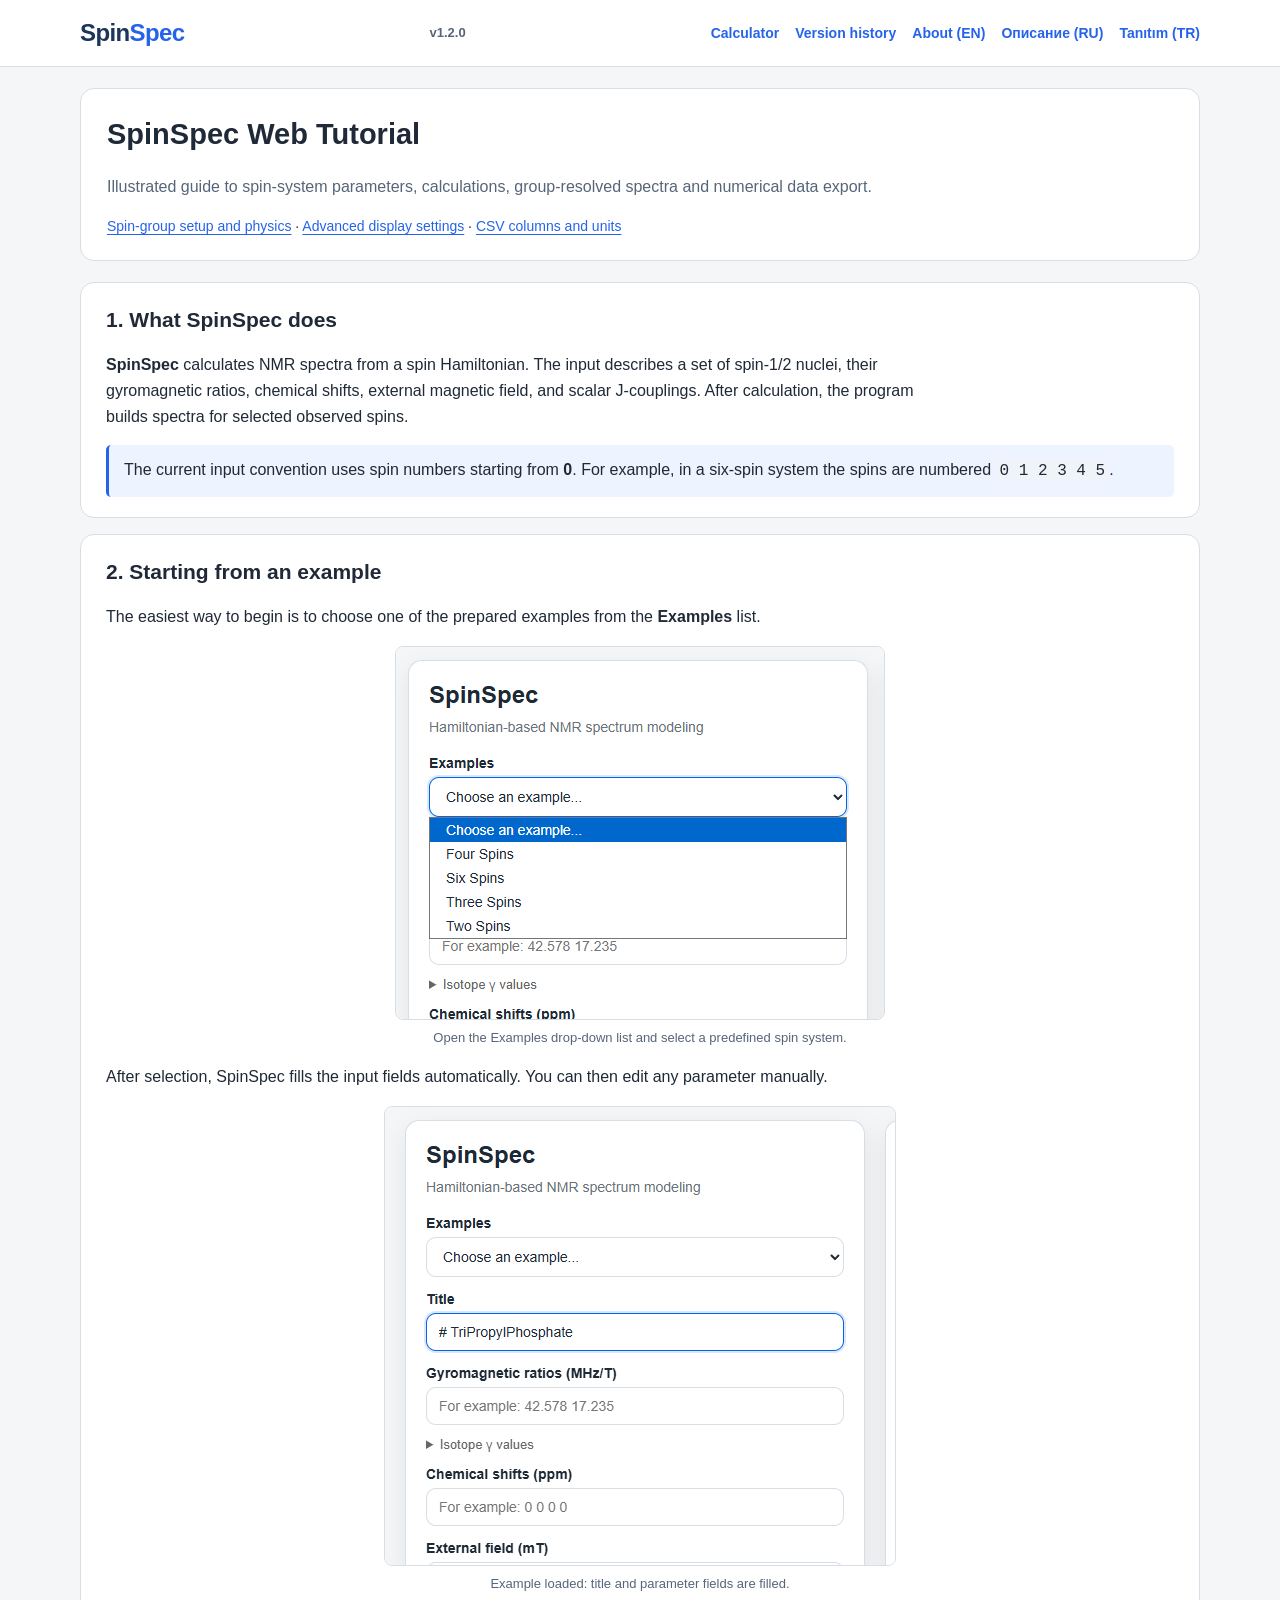
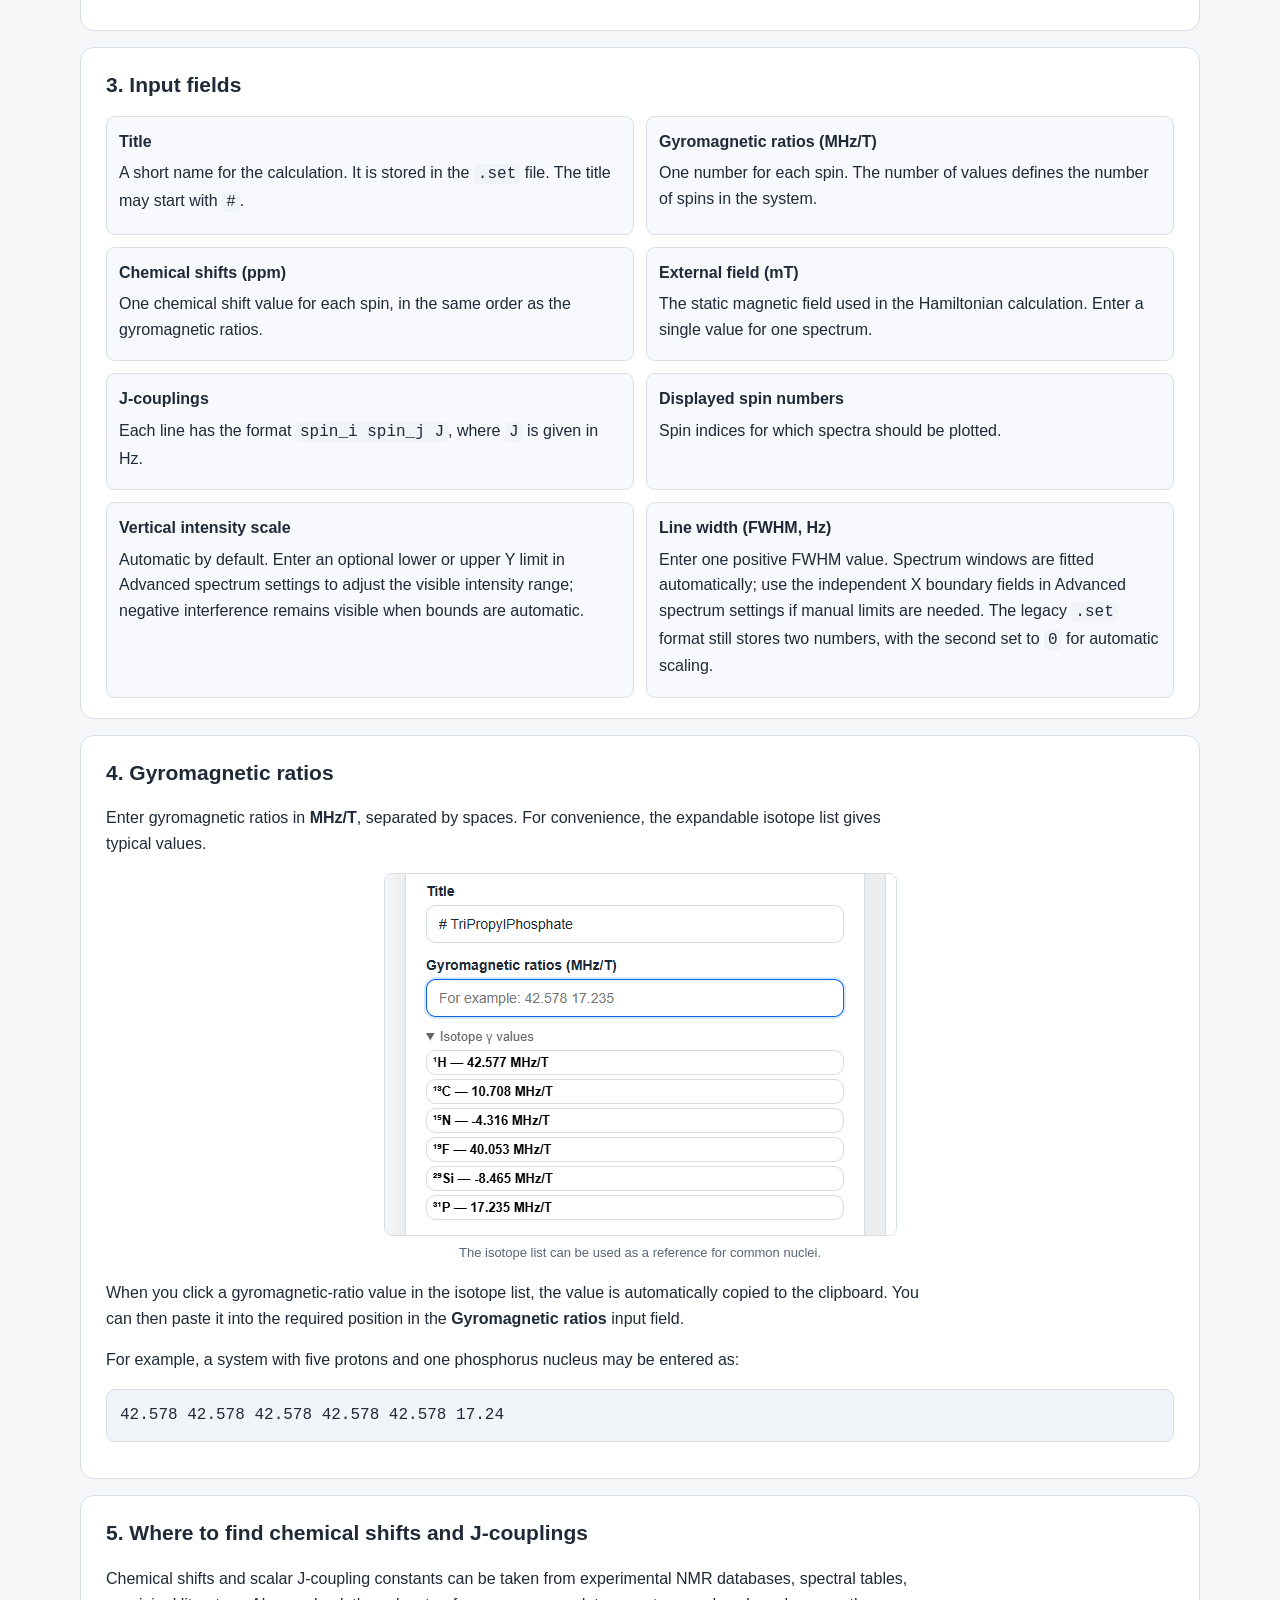
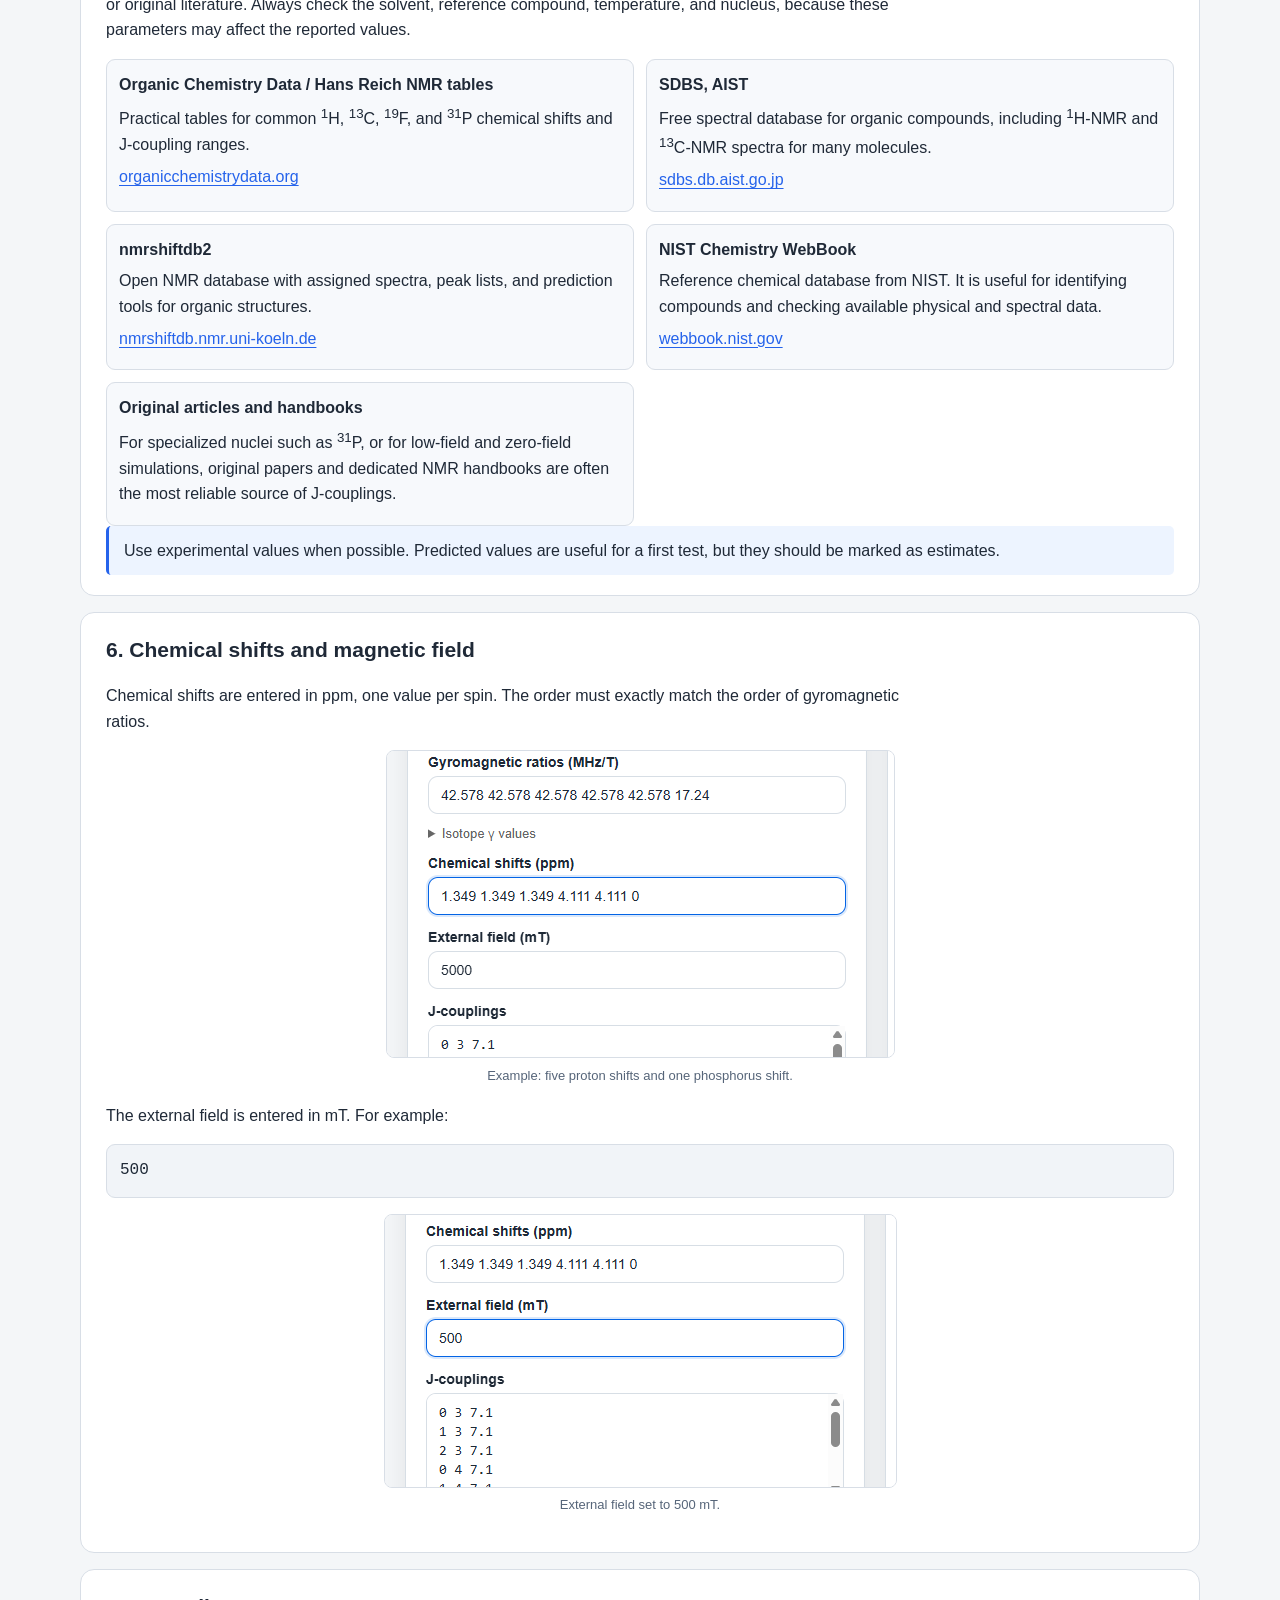
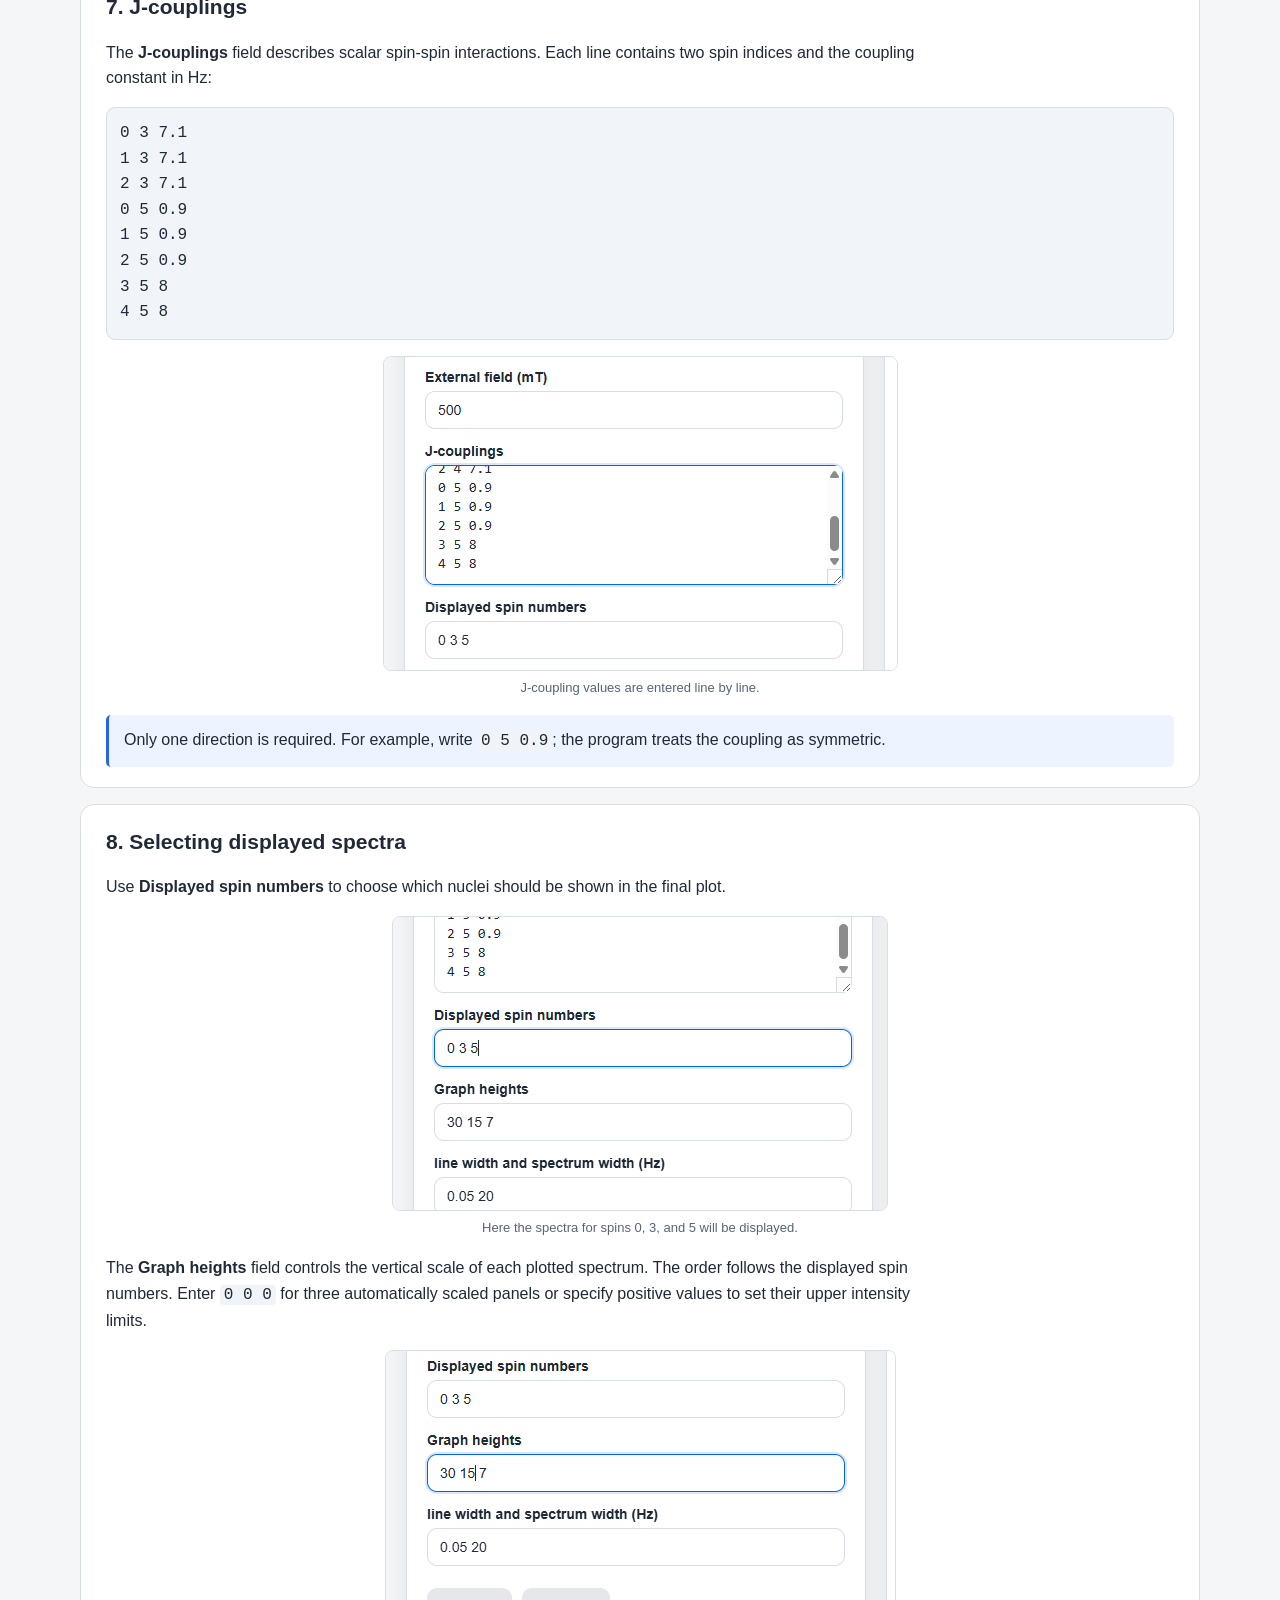
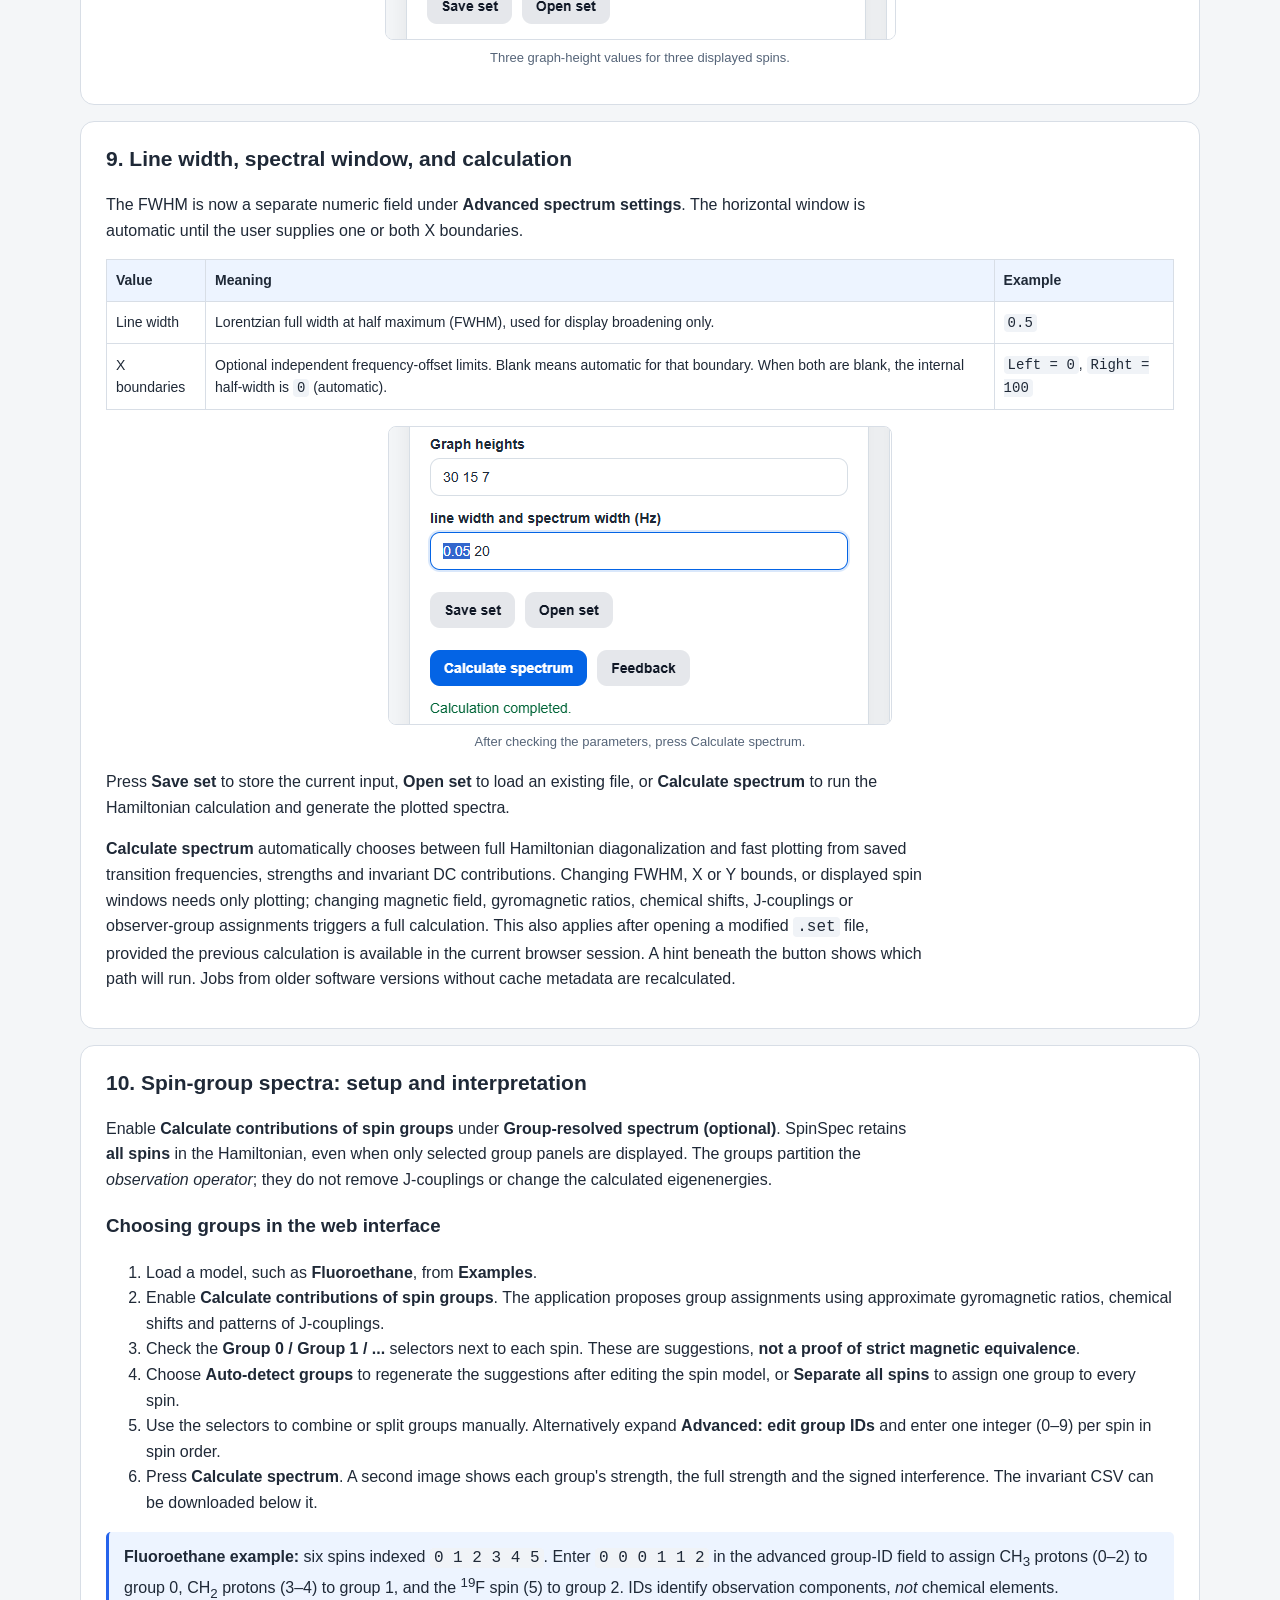
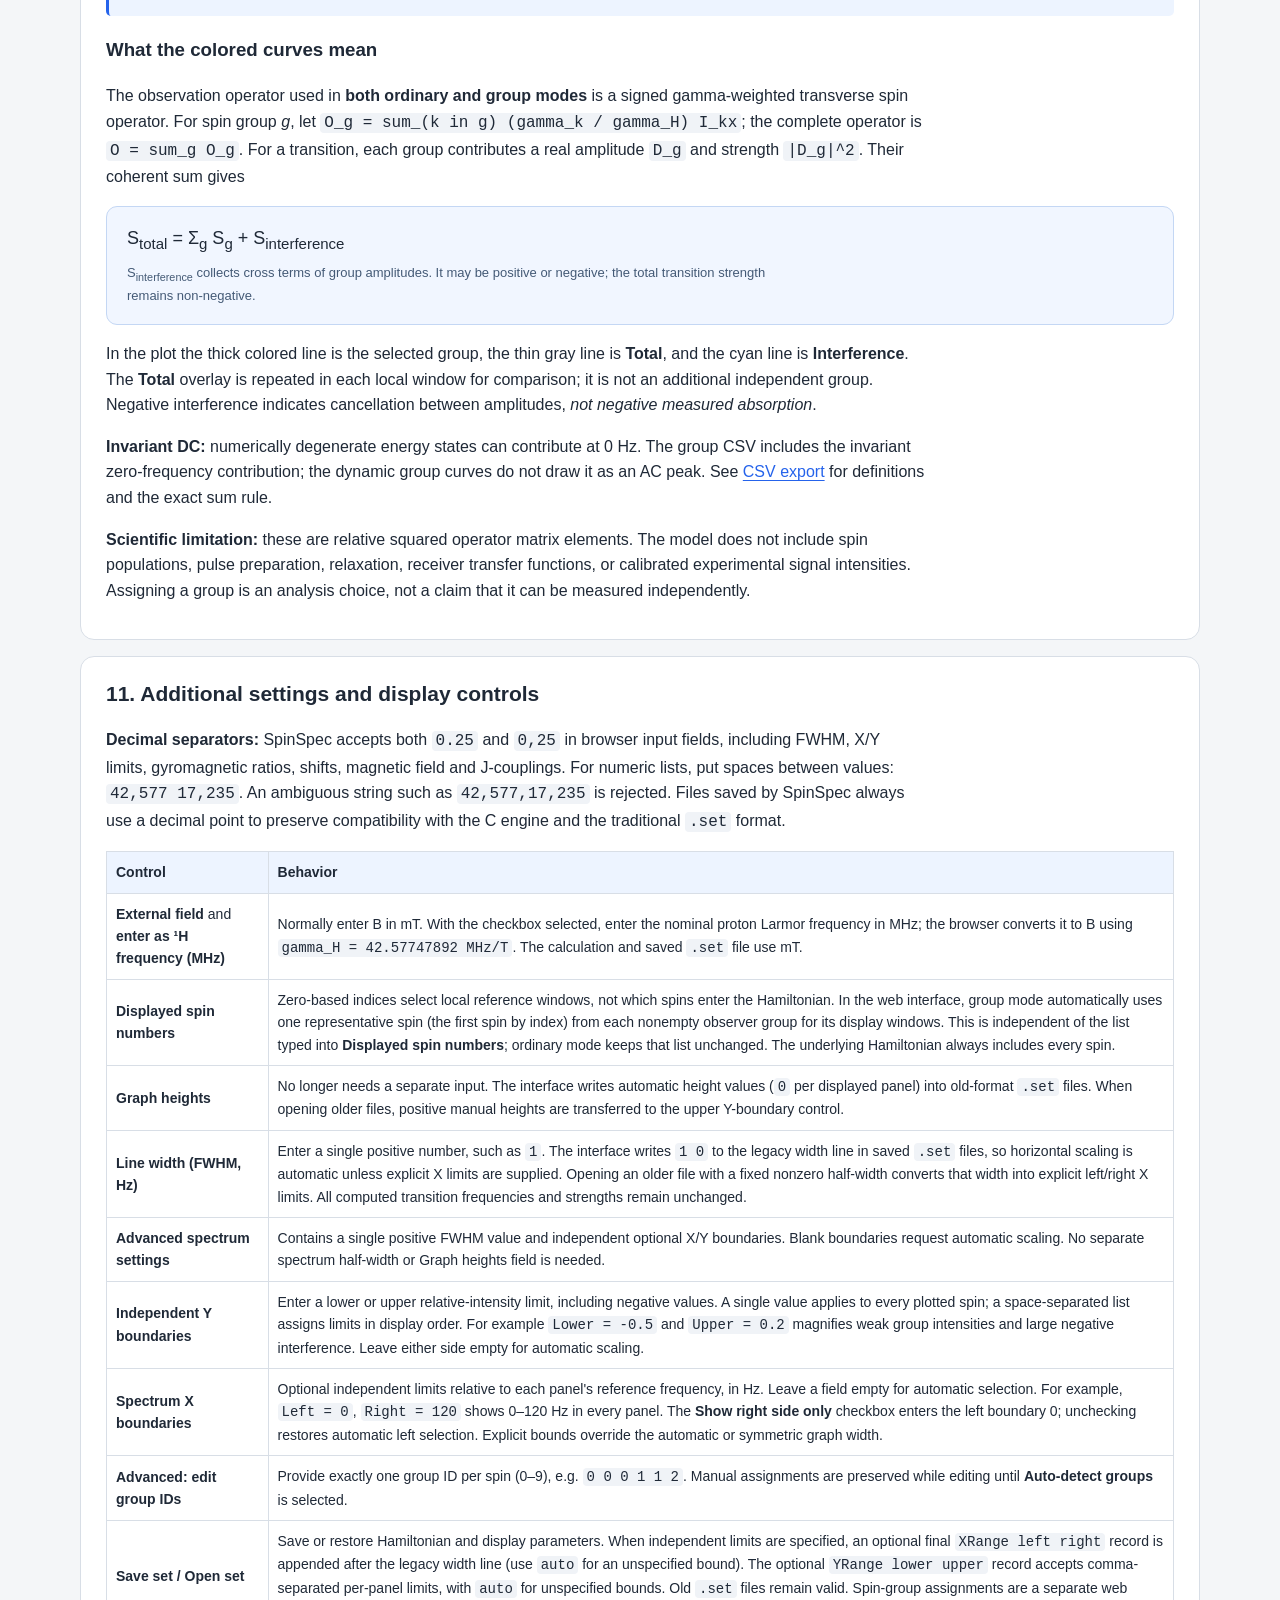
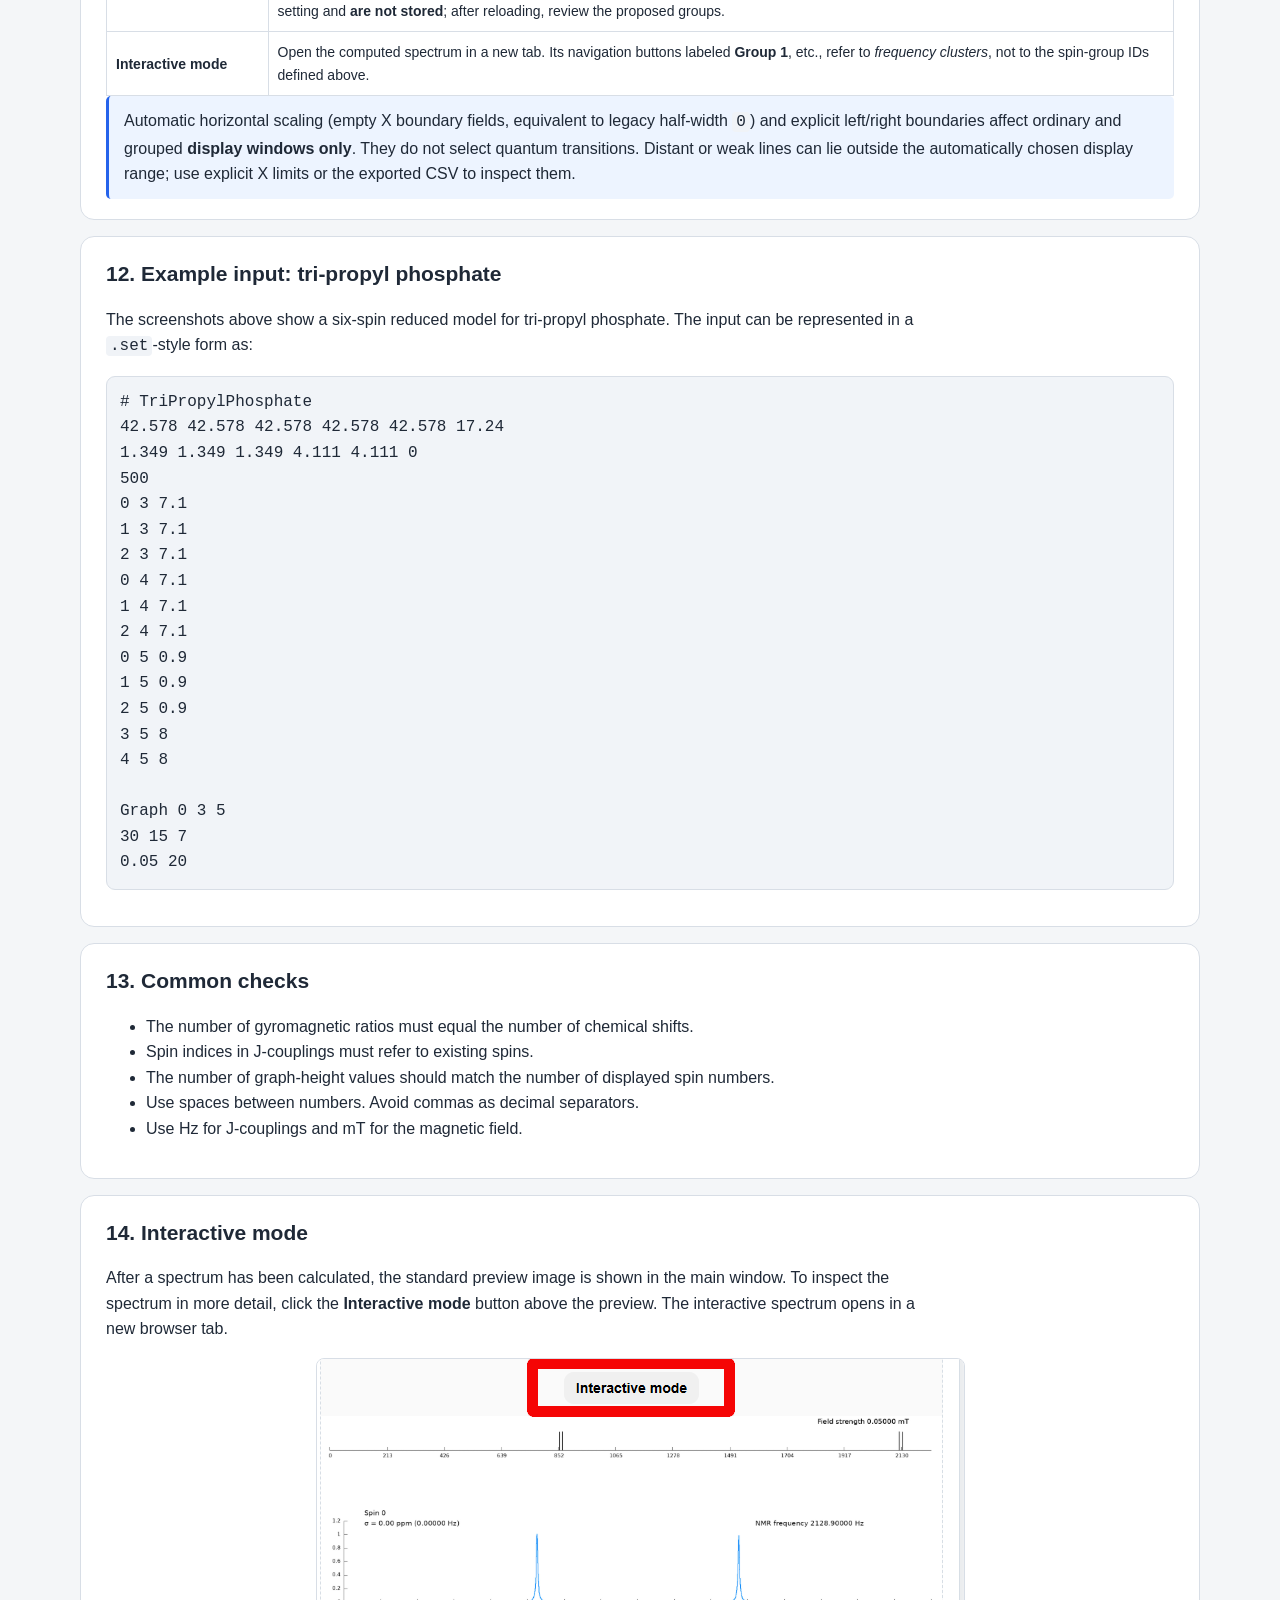
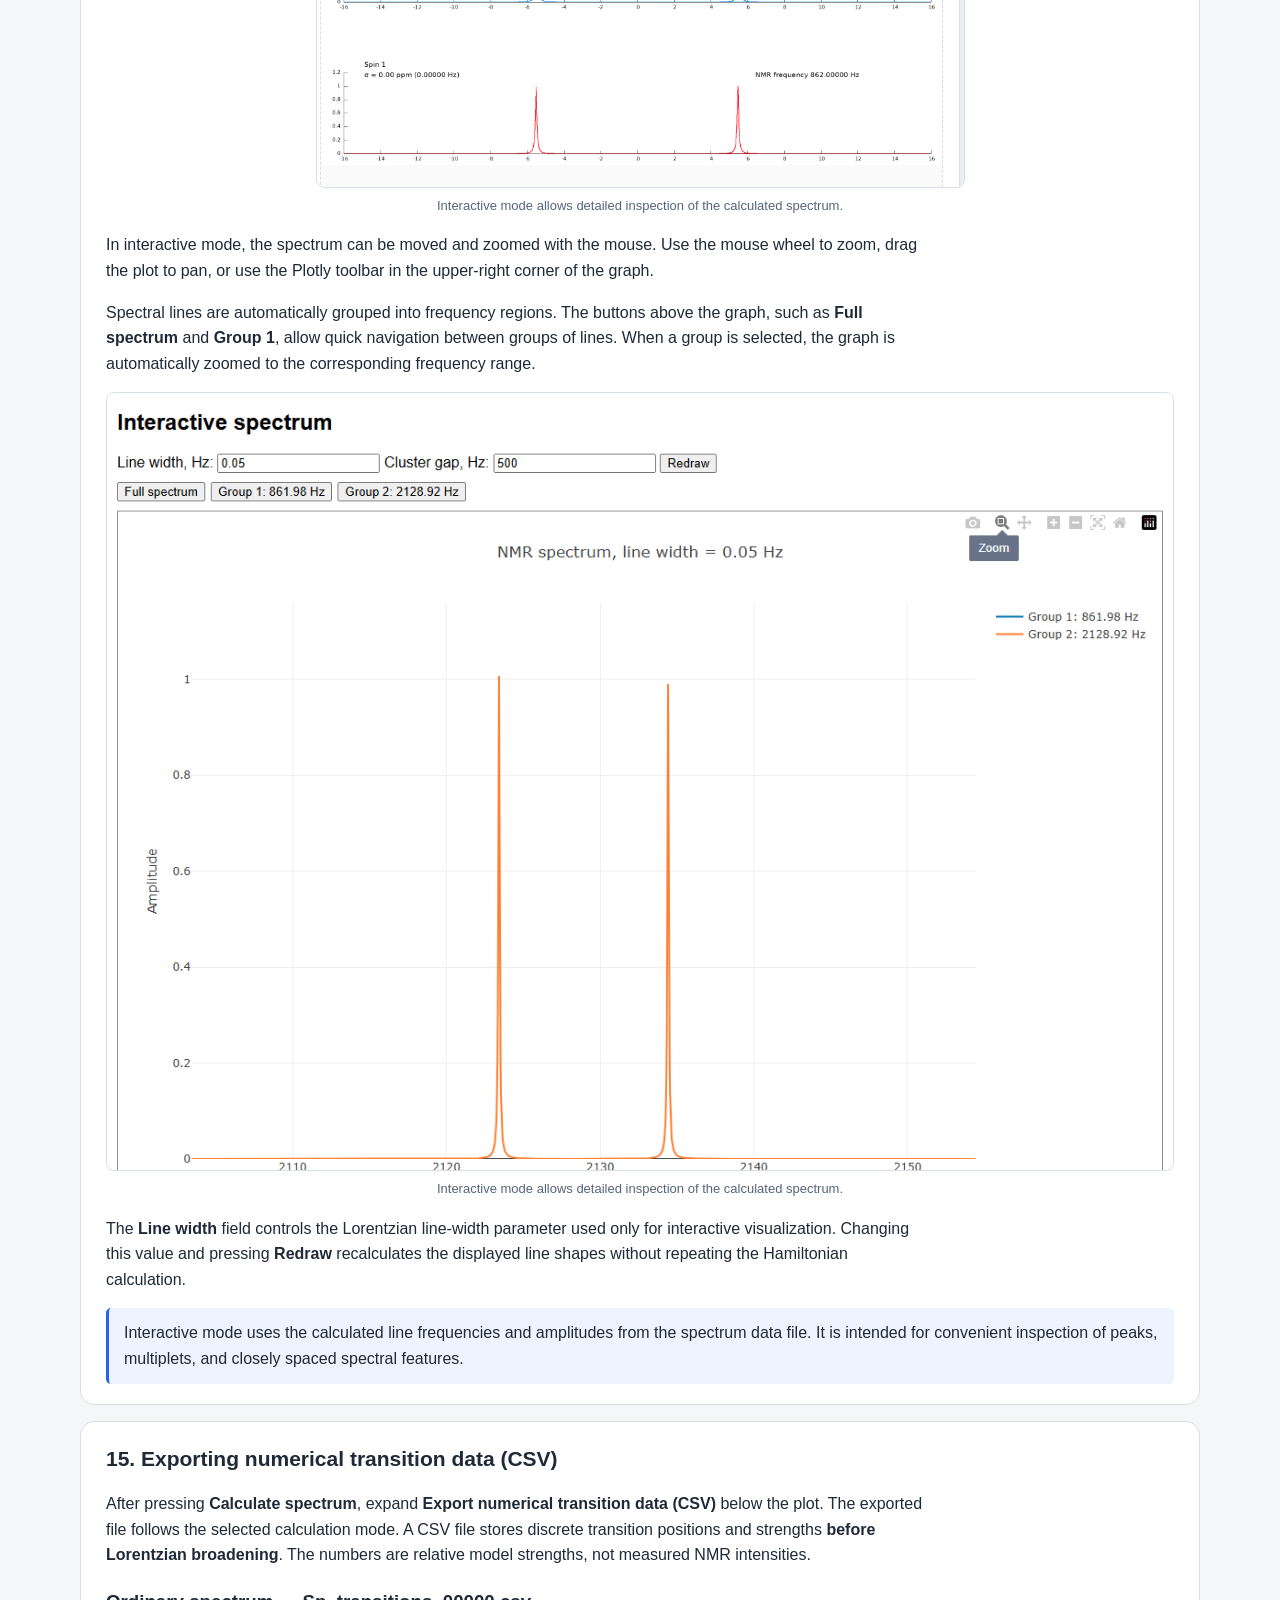
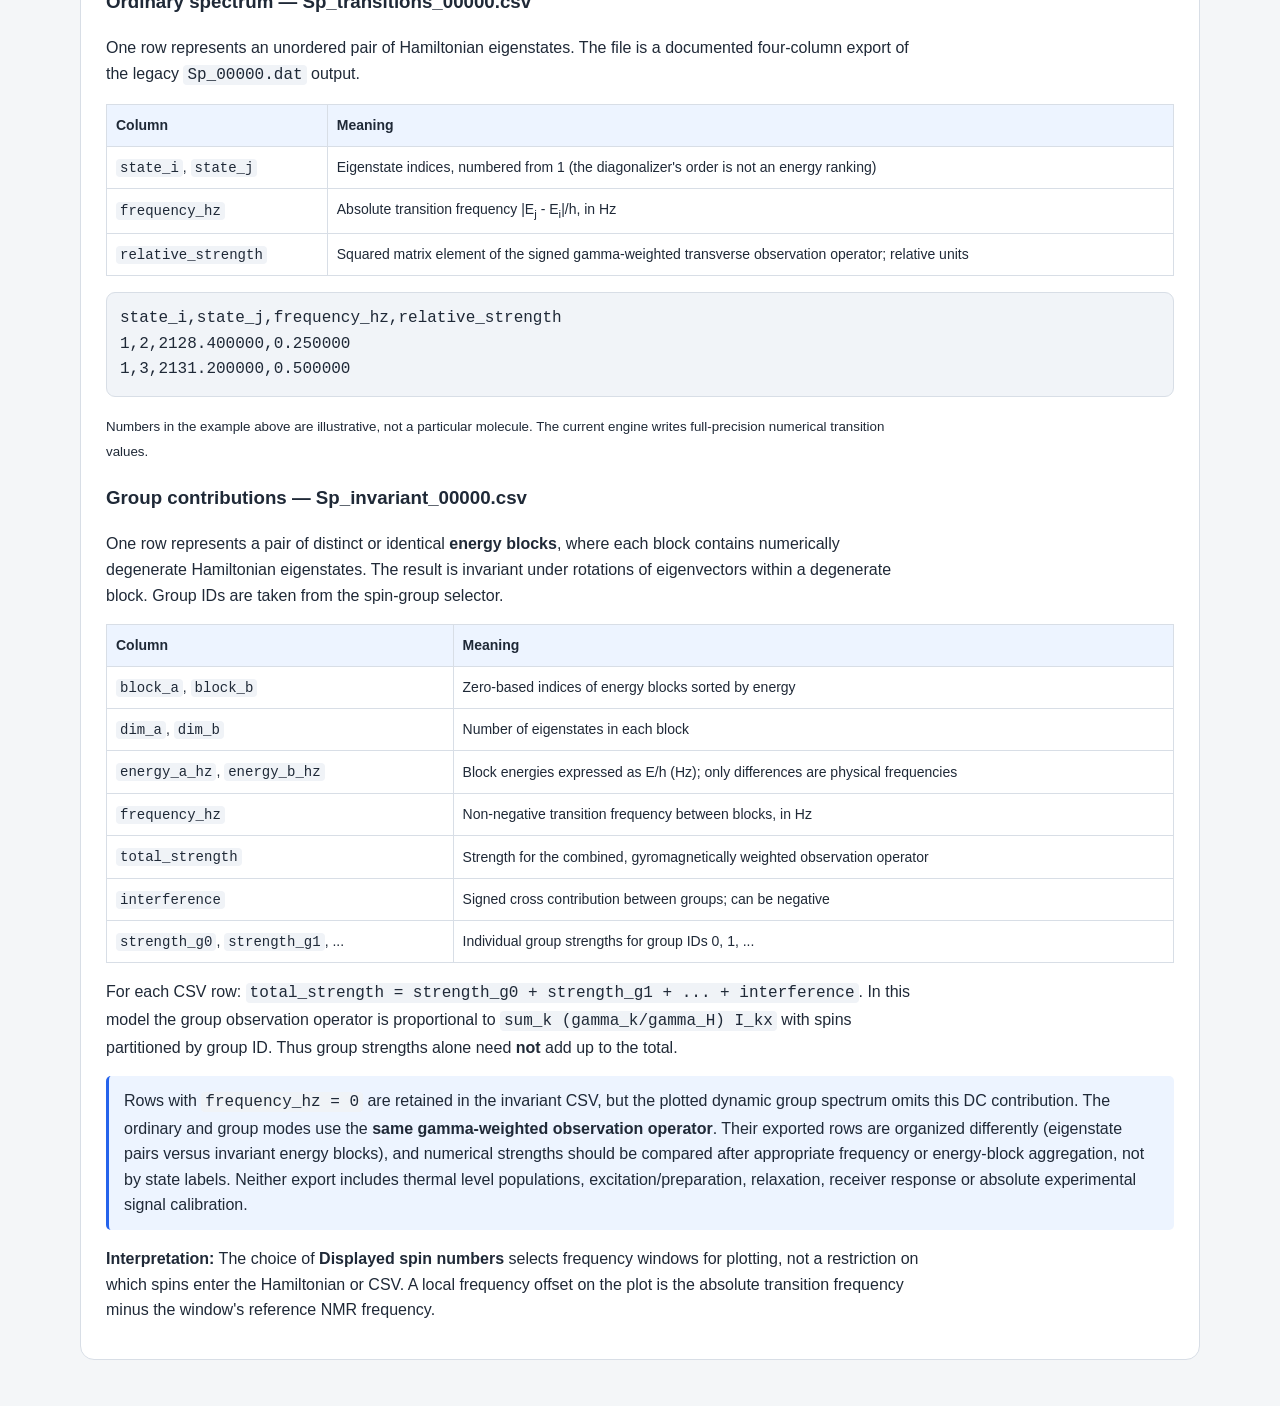
==== commit 5dc33c90: "docs: both decimal comma and decimal point accepted in browser inputs" ====
--- a/static/tutorial.html
+++ b/static/tutorial.html
@@ -237,6 +237,13 @@
 
   <section id="additional-settings">
     <h2>11. Additional settings and display controls</h2>
+    <p><b>Decimal separators:</b> SpinSpec accepts both <code>0.25</code> and
+    <code>0,25</code> in browser input fields, including FWHM, X/Y limits,
+    gyromagnetic ratios, shifts, magnetic field and J-couplings.
+    For numeric lists, put spaces between values: <code>42,577 17,235</code>.
+    An ambiguous string such as <code>42,577,17,235</code> is rejected.
+    Files saved by SpinSpec always use a decimal point to preserve compatibility
+    with the C engine and the traditional <code>.set</code> format.</p>
     <table>
       <thead><tr><th>Control</th><th>Behavior</th></tr></thead>
       <tbody>
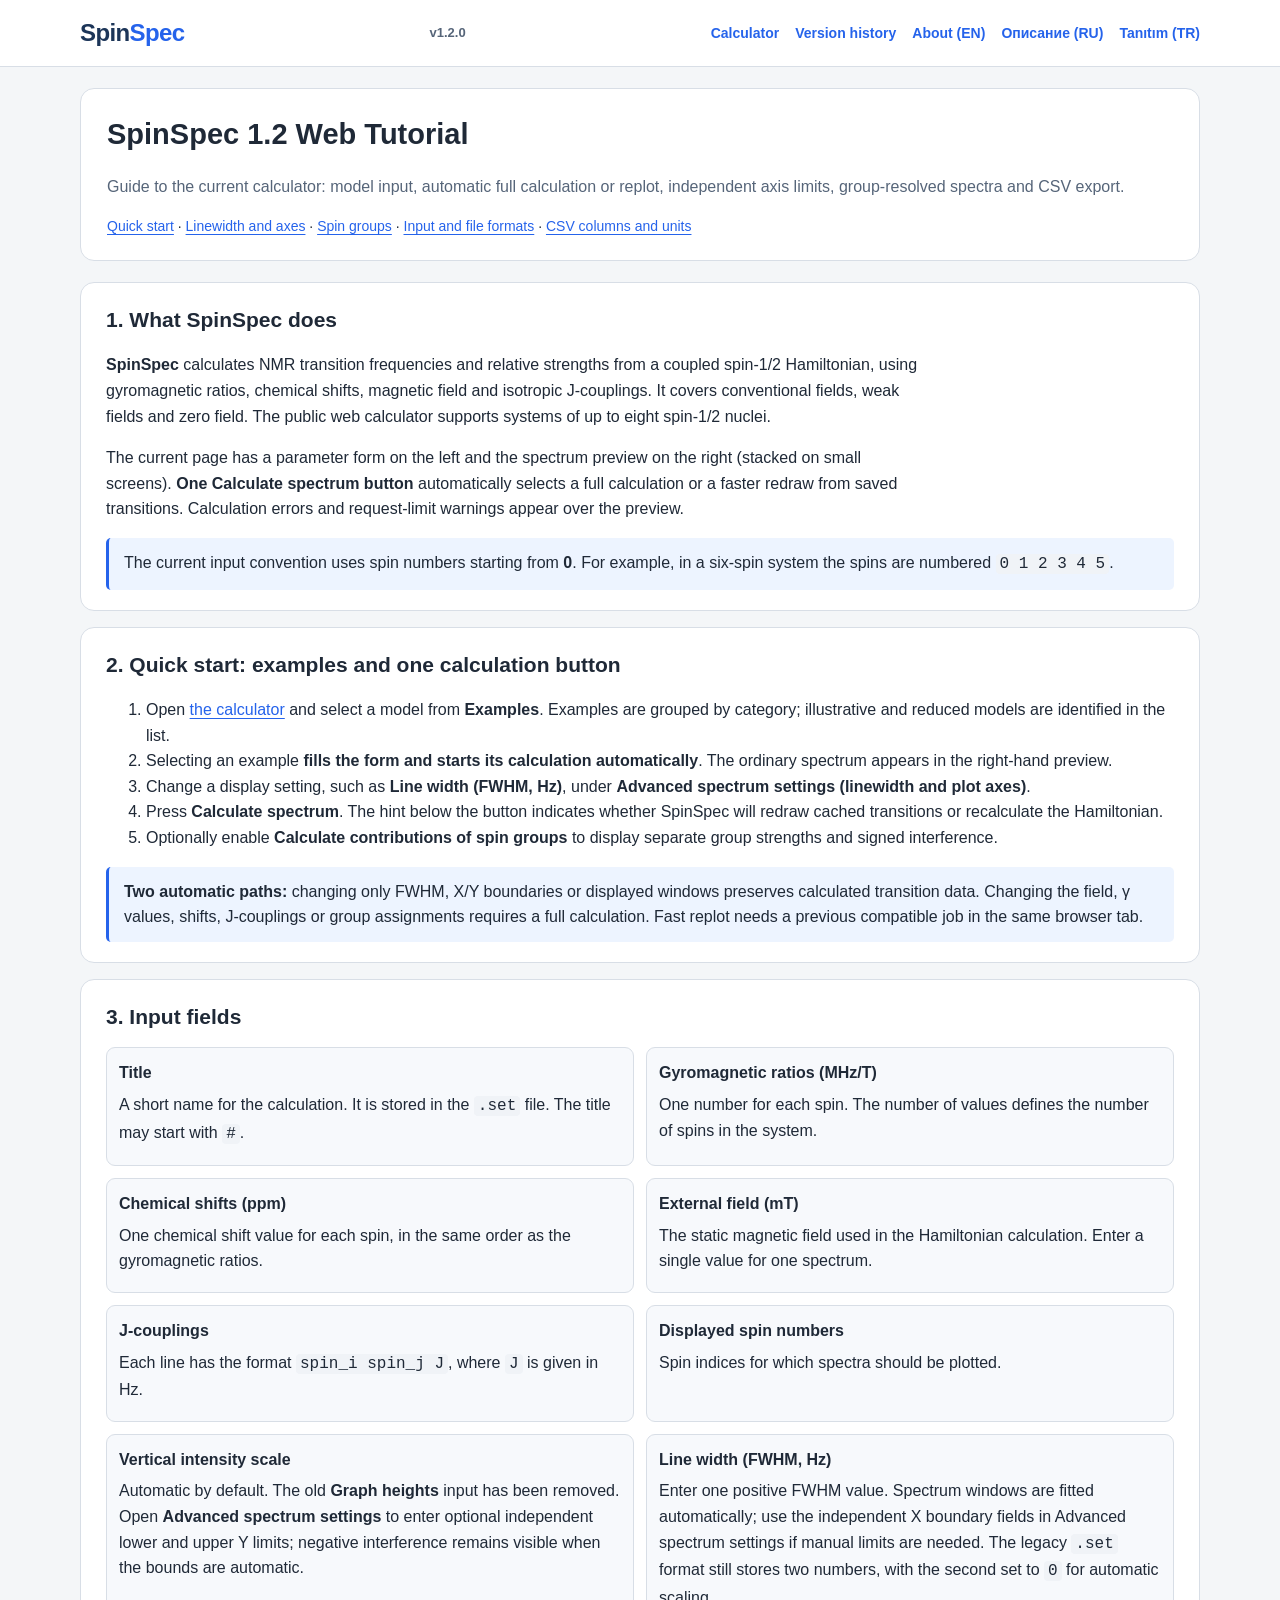
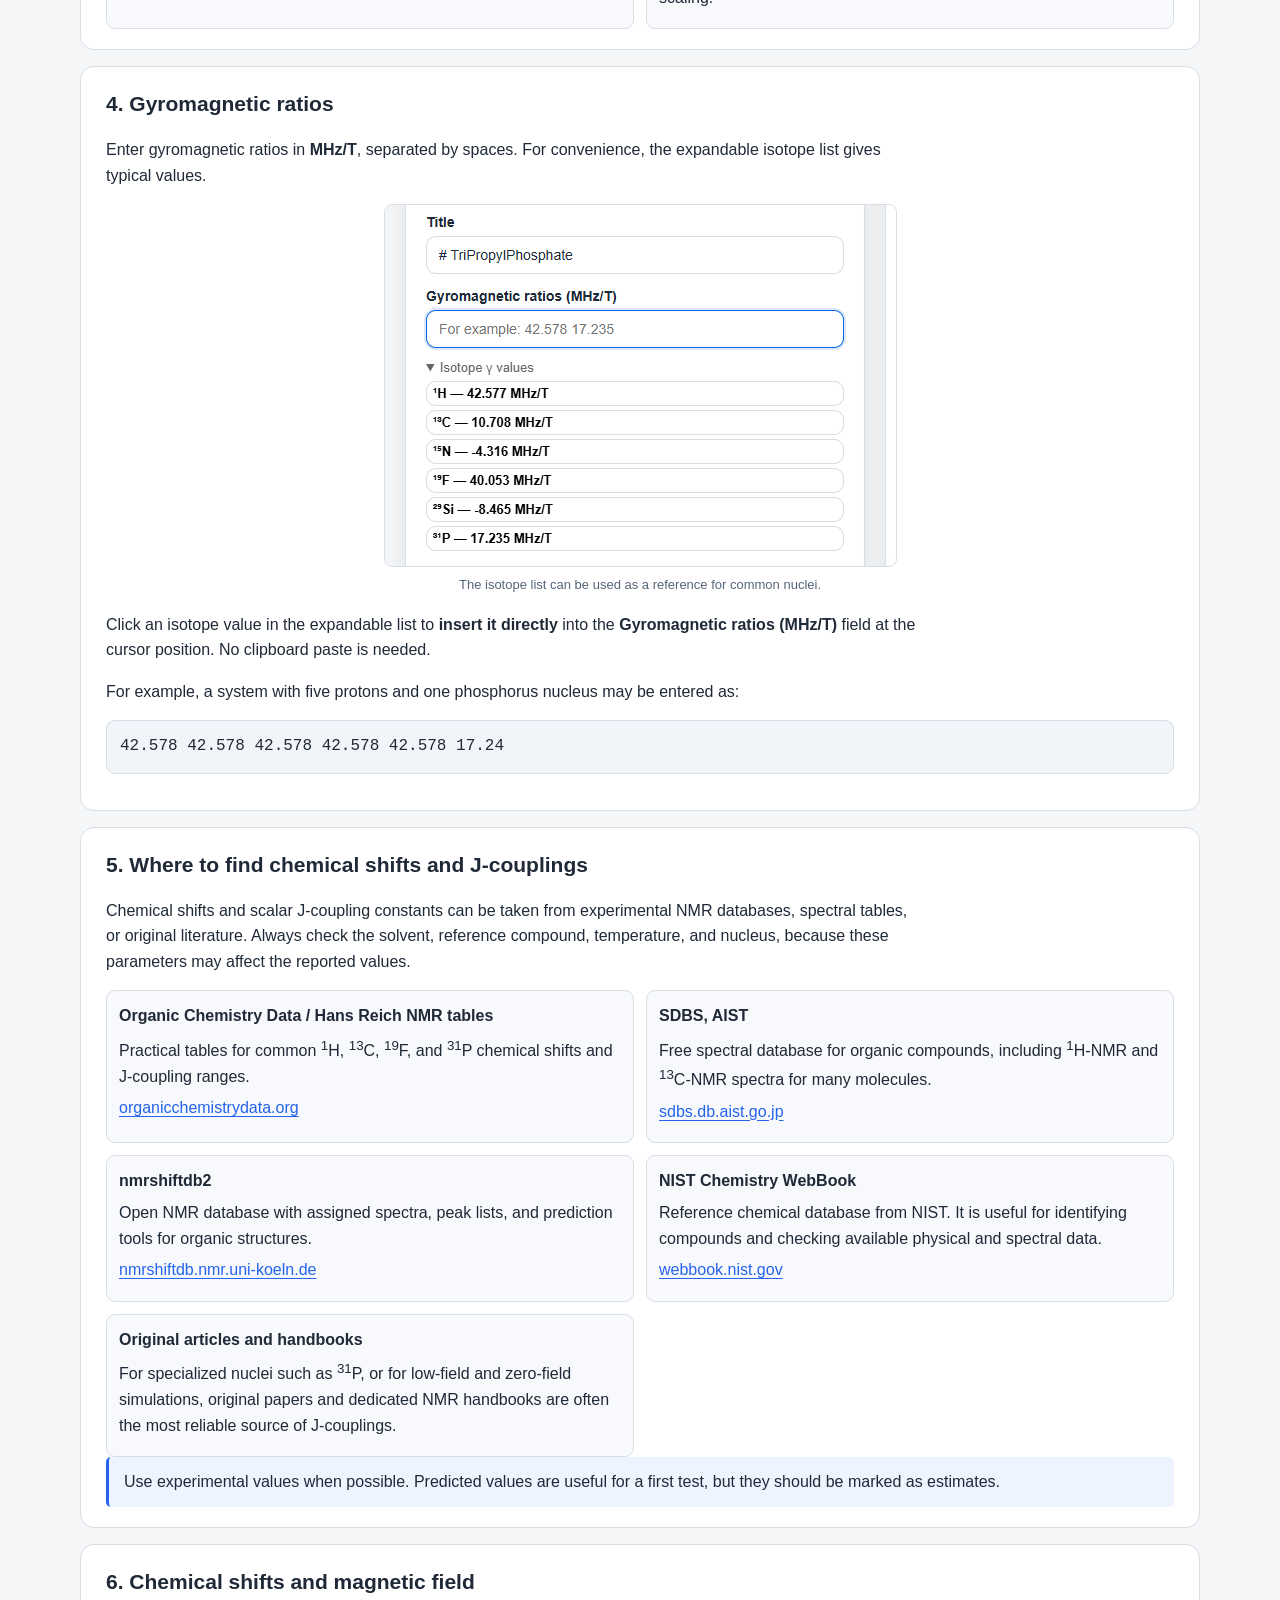
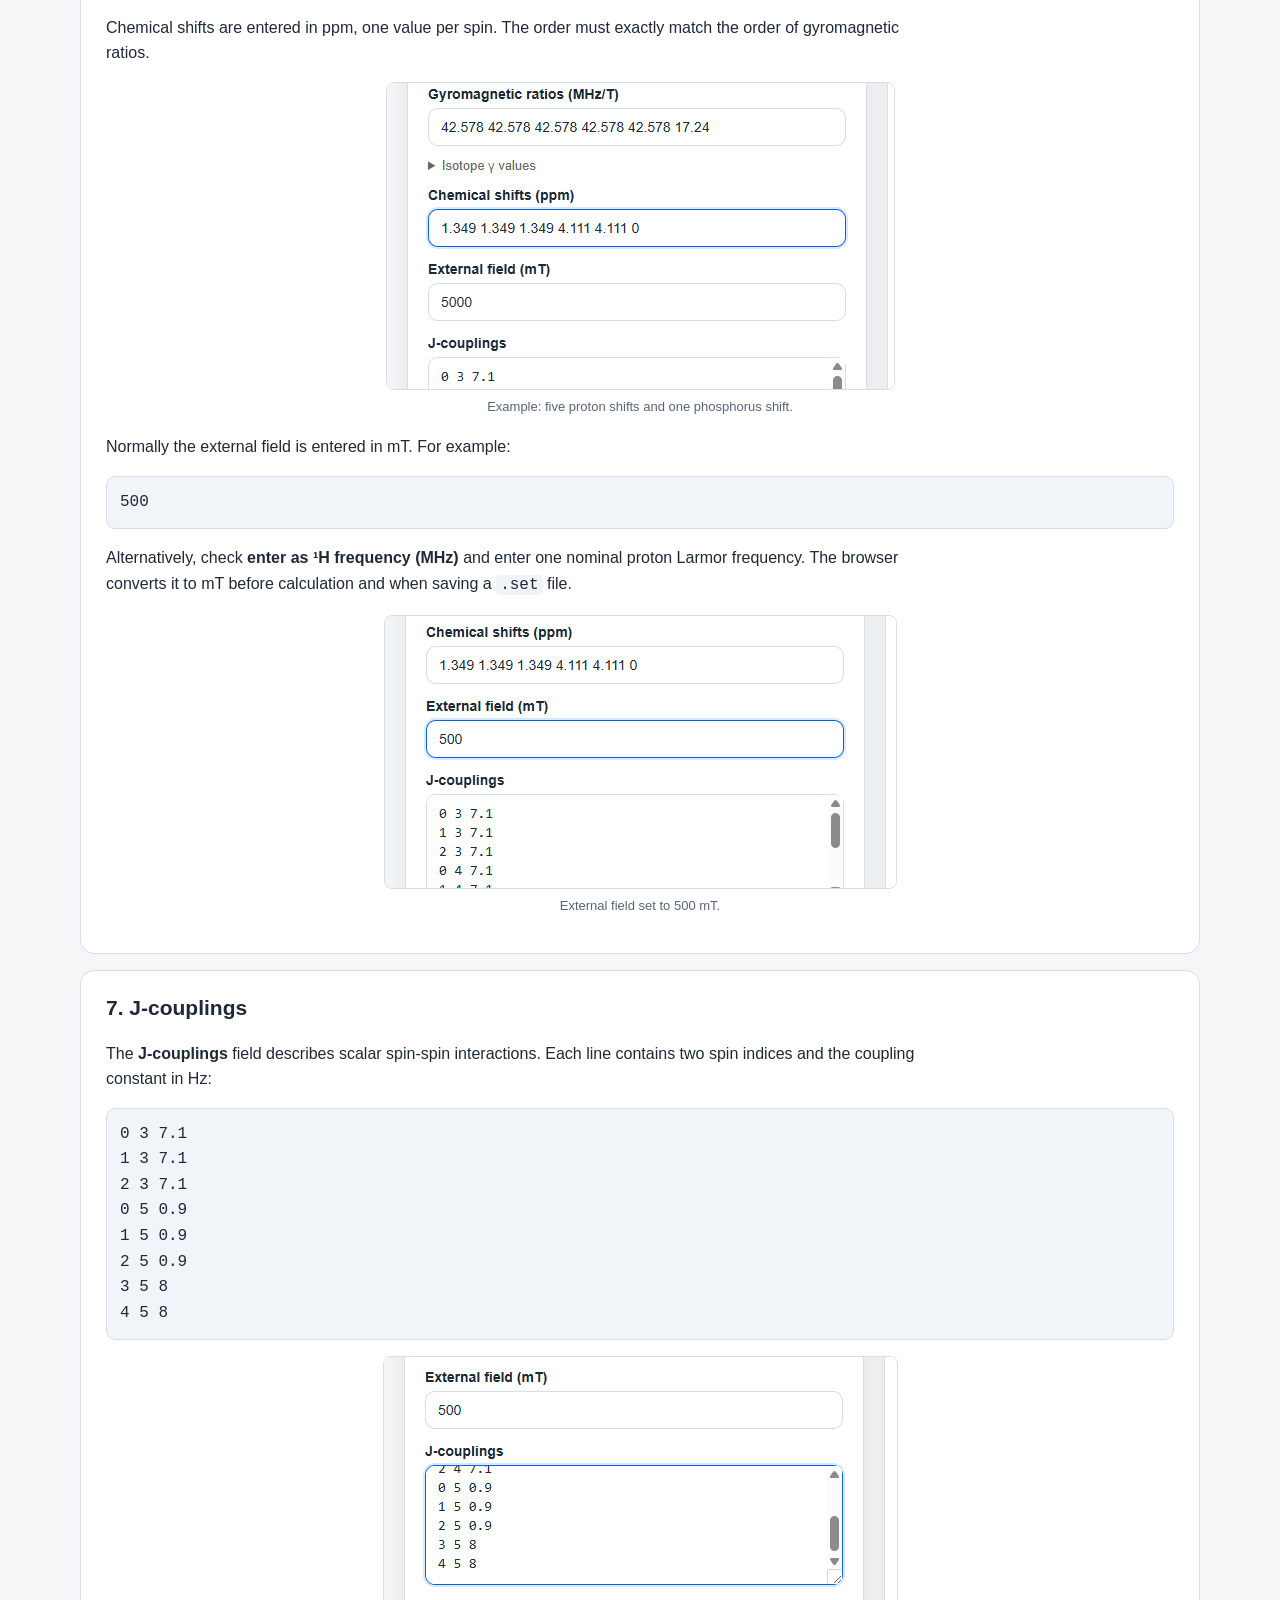
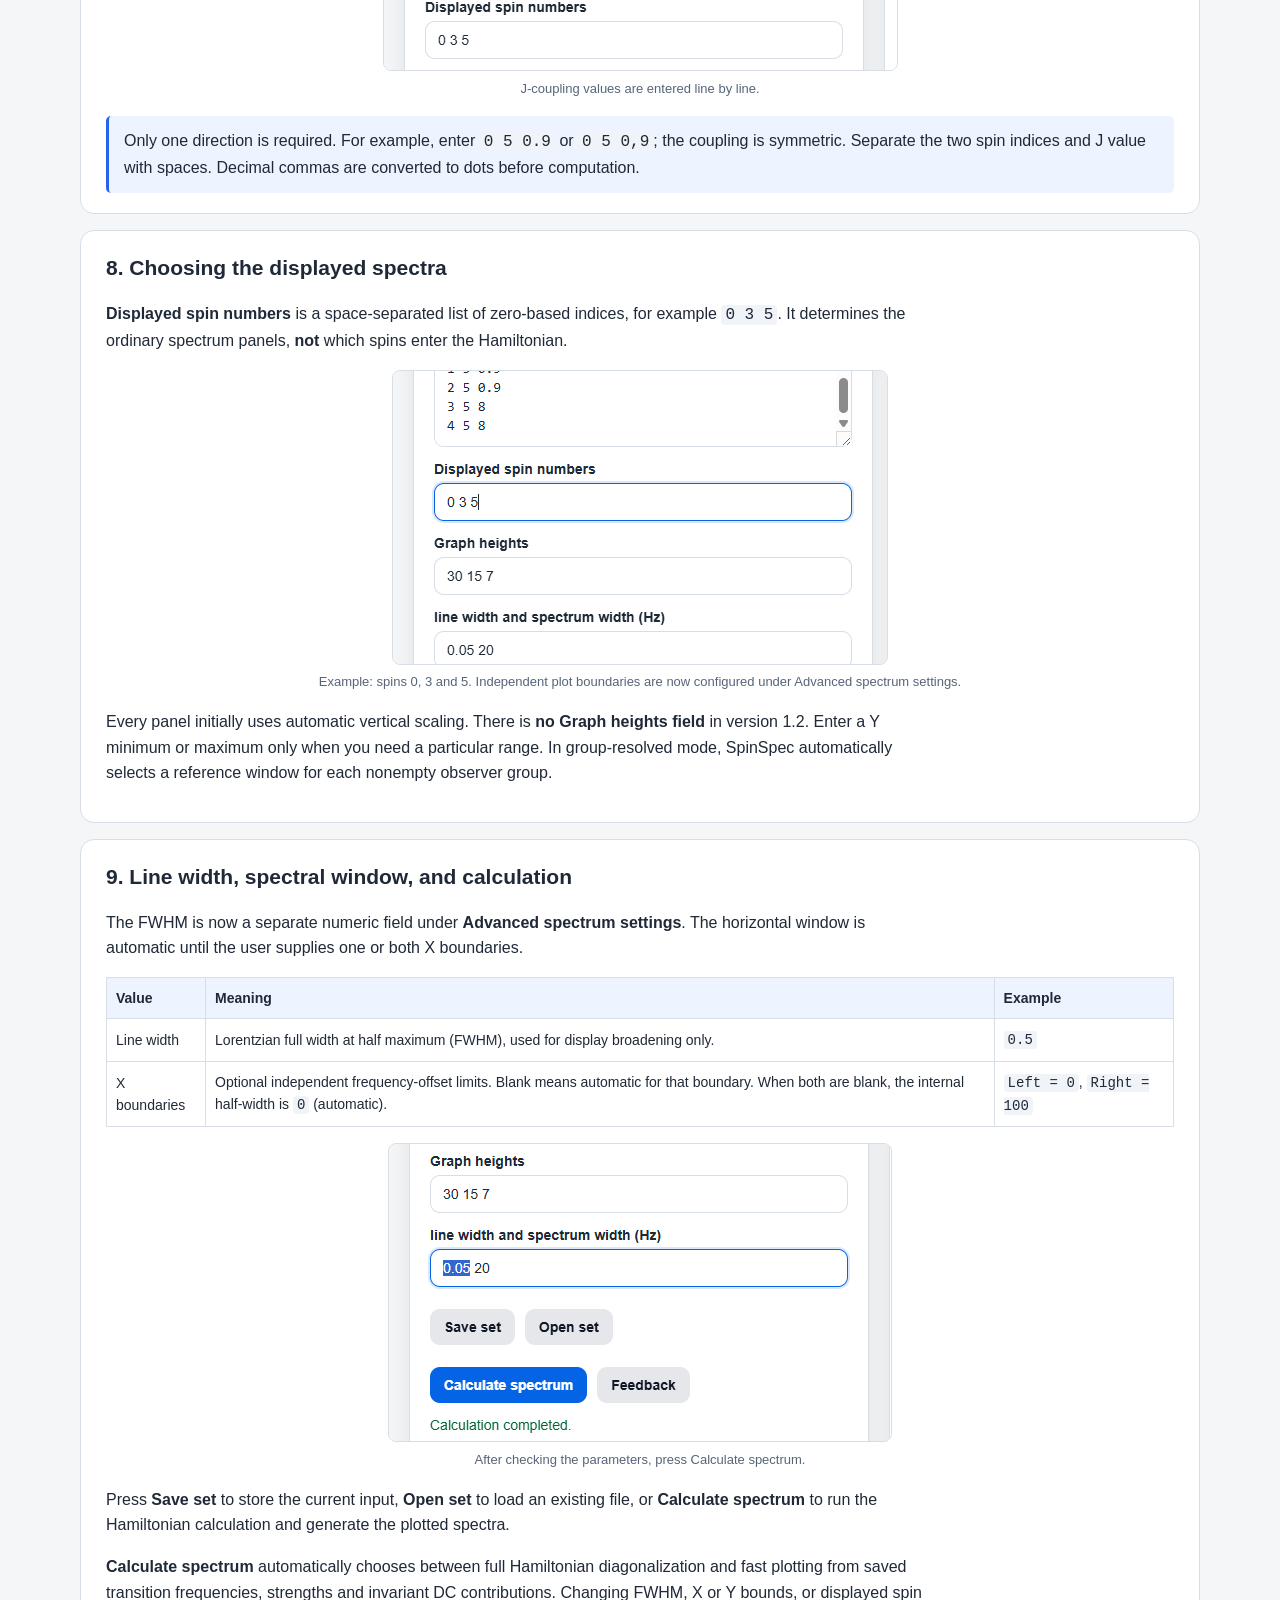
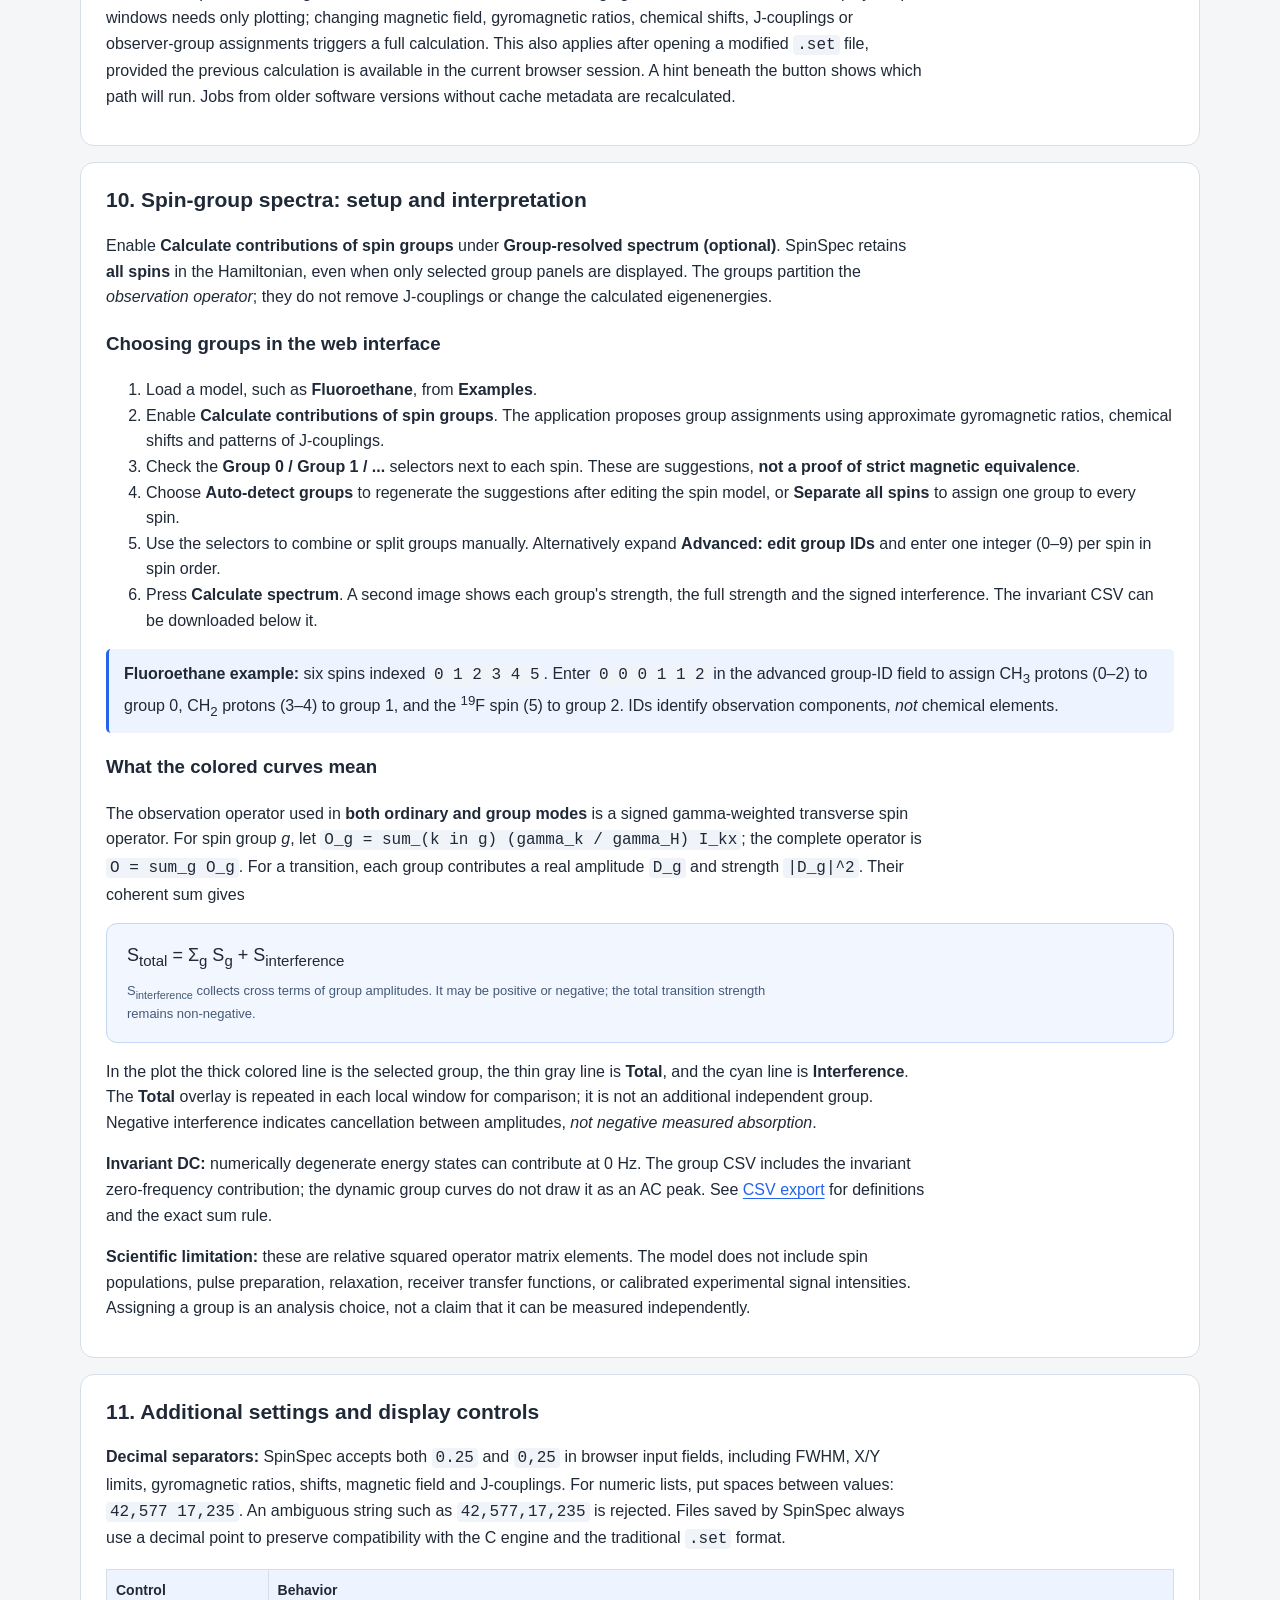
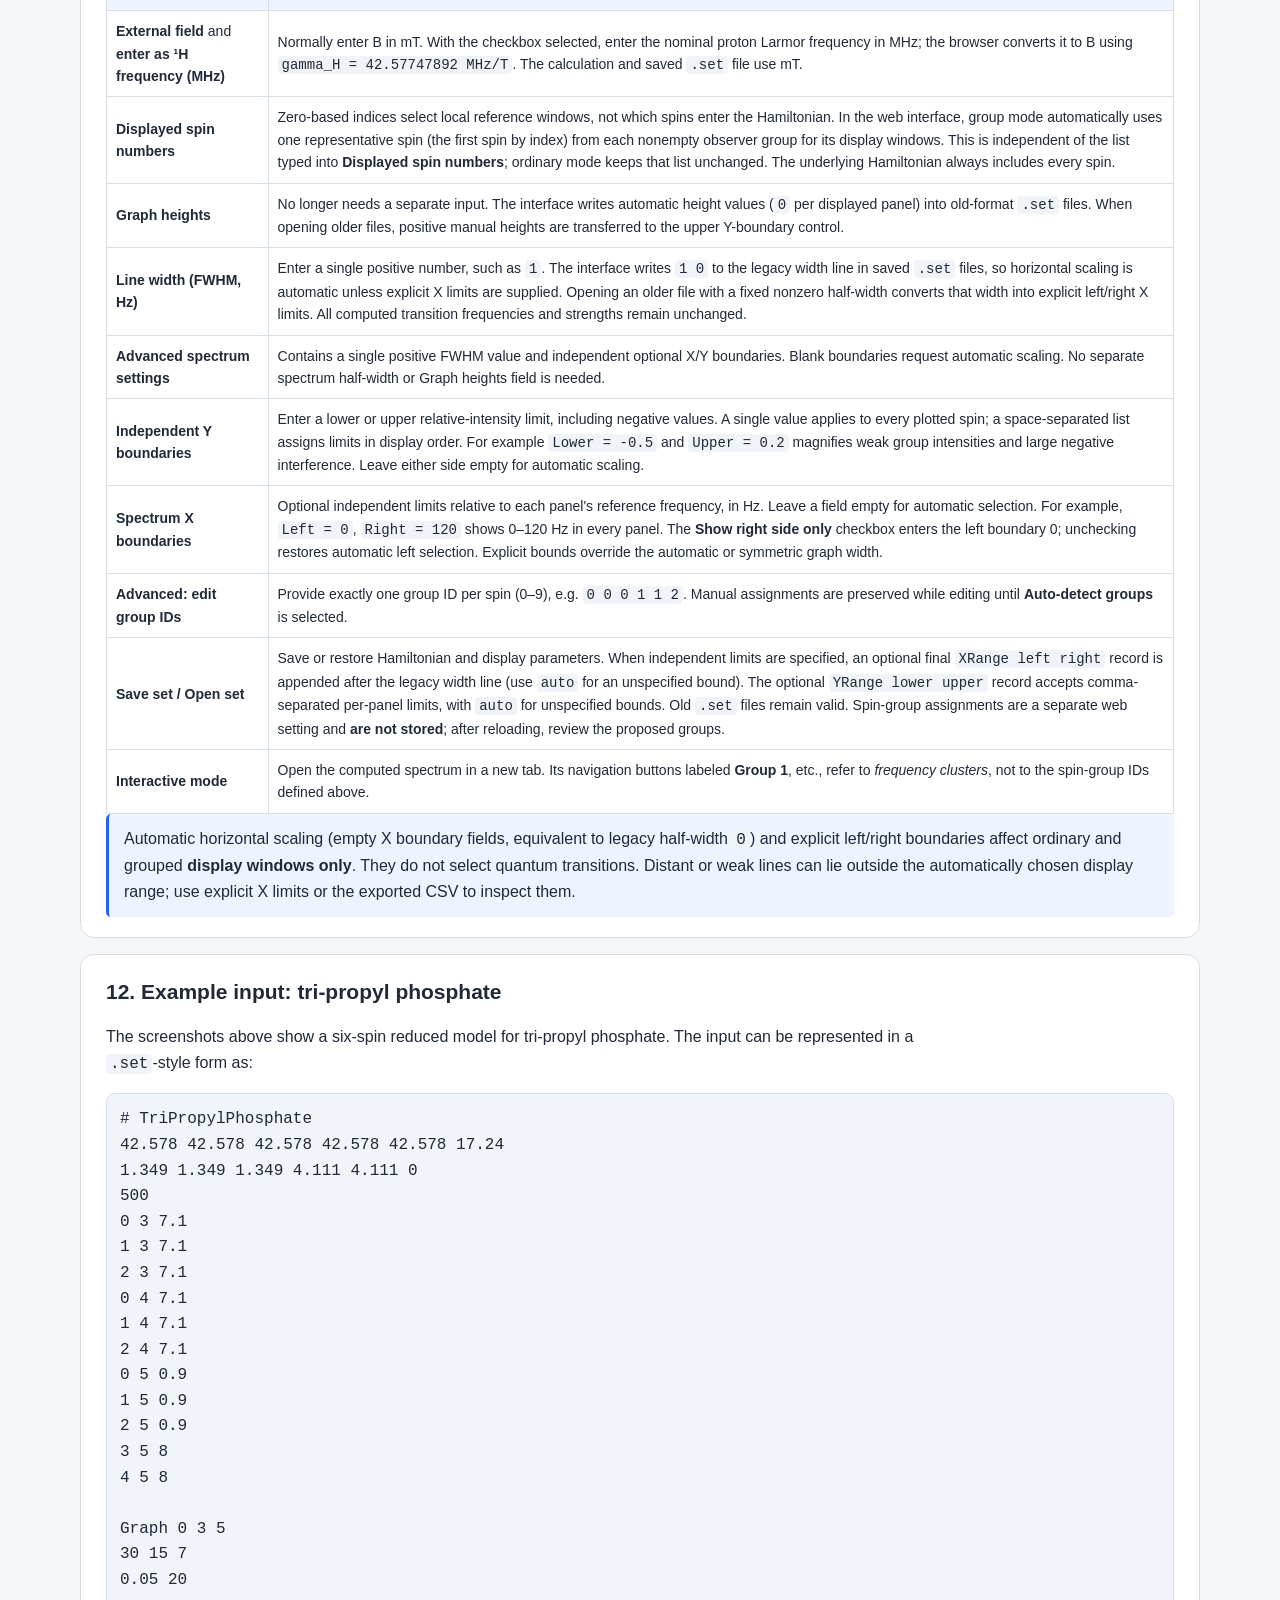
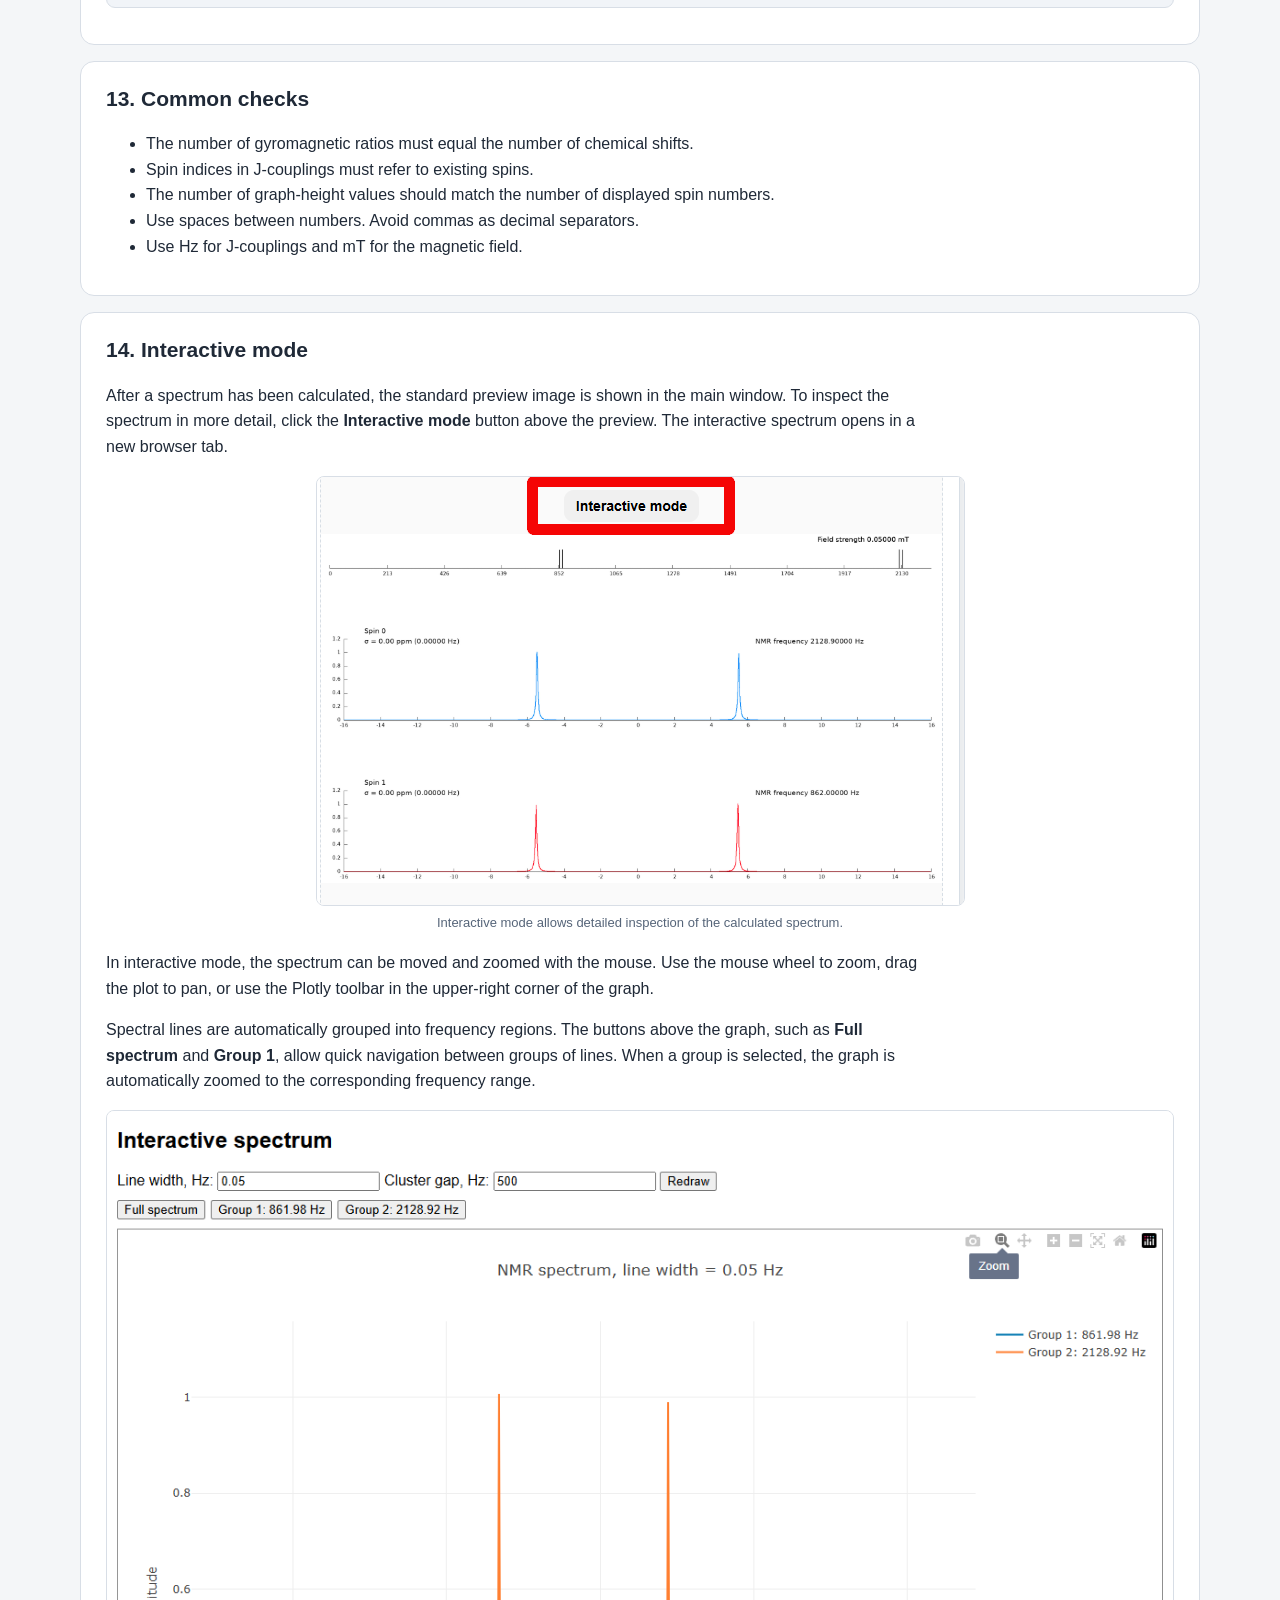
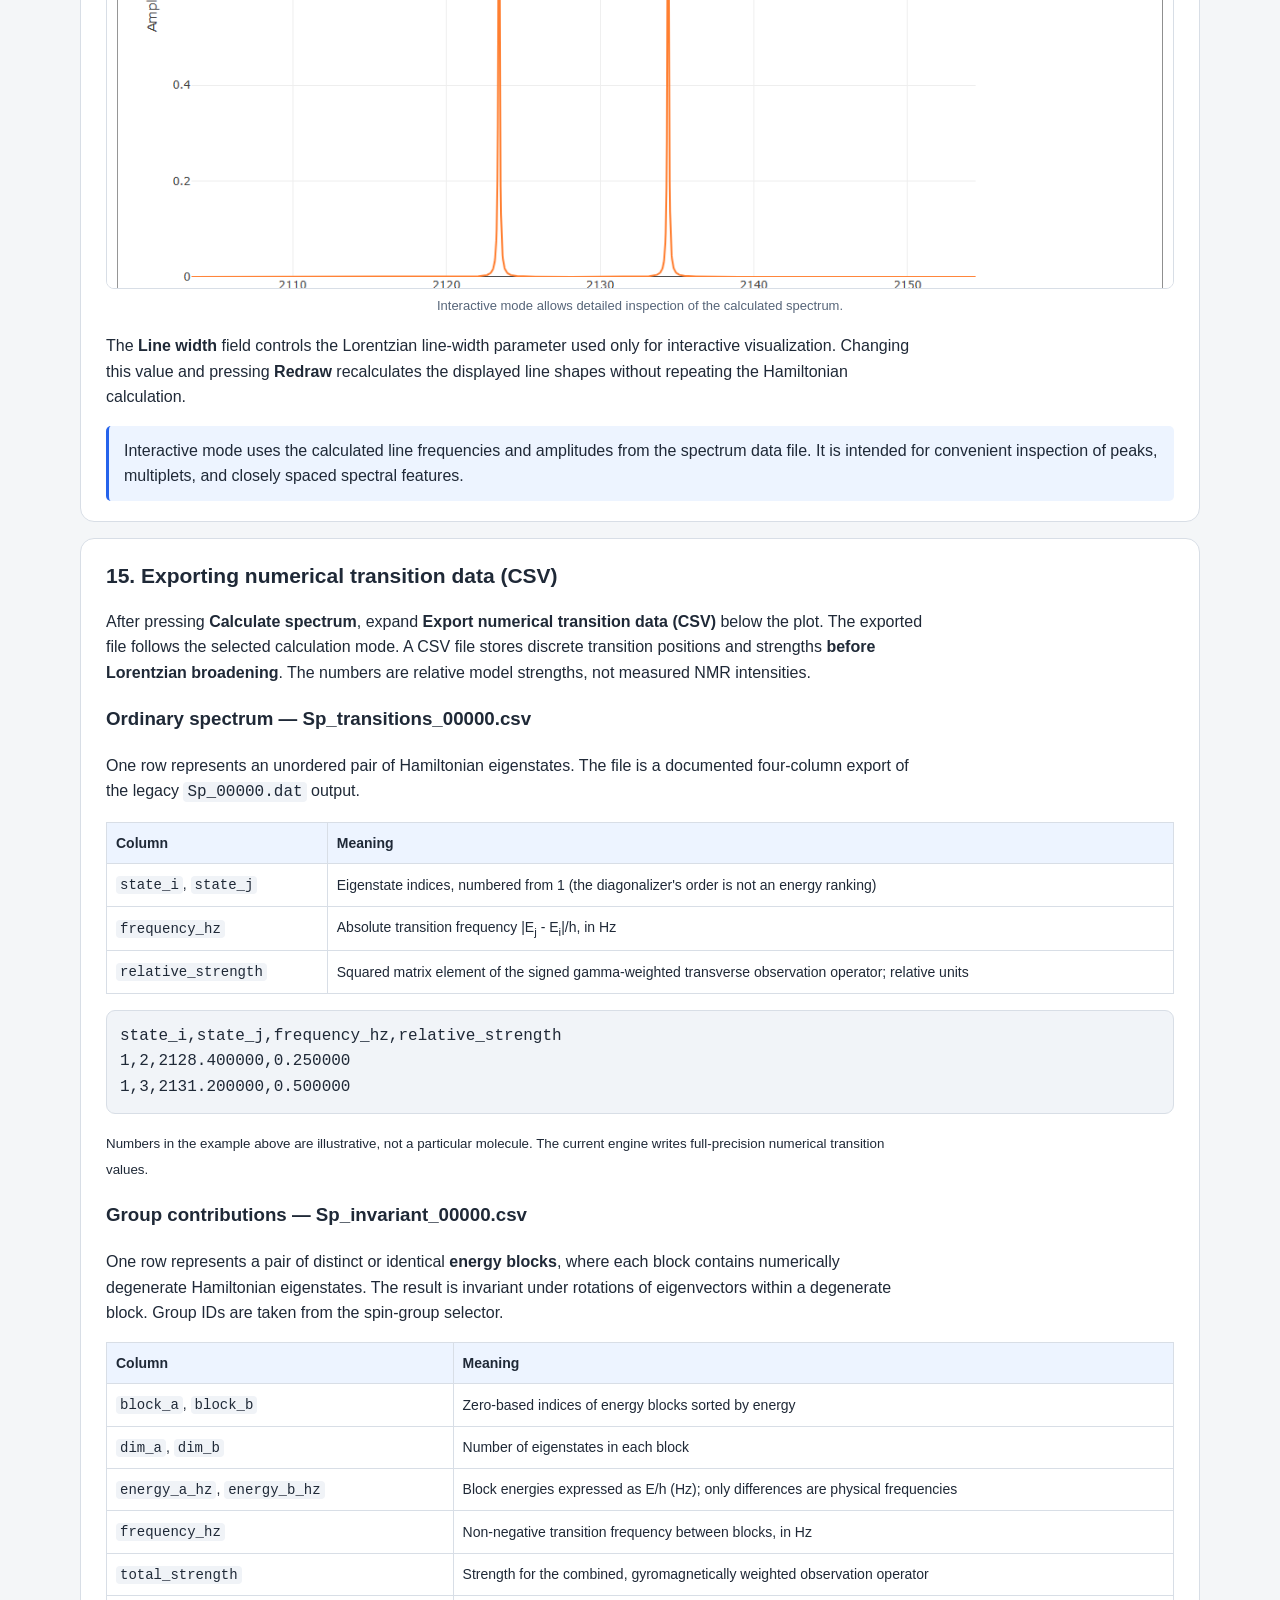
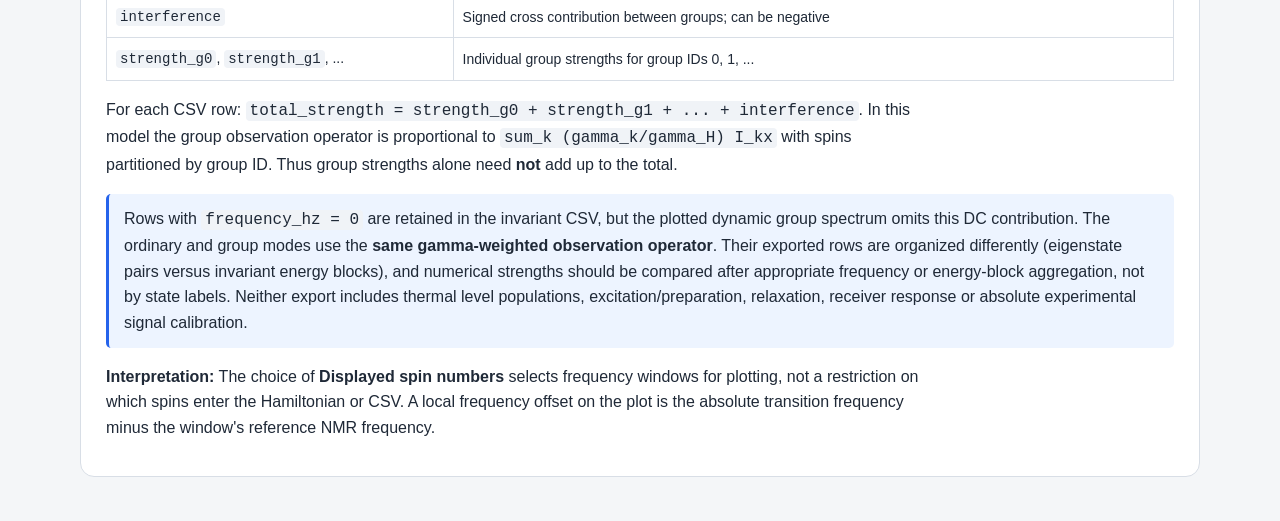
==== commit 81bc3c5a: "docs(tutorial): refresh v1.2 quick start and remove obsolete graph-height instructions" ====
--- a/static/tutorial.html
+++ b/static/tutorial.html
@@ -5,7 +5,8 @@
   <link rel="canonical" href="https://nmrspec.org/tutorial" />
   <meta charset="utf-8">
   <meta name="viewport" content="width=device-width, initial-scale=1">
-  <title>SpinSpec Web Tutorial</title>
+  <title>SpinSpec 1.2 Web Tutorial — NMR Spectrum Simulator</title>
+  <meta name="description" content="SpinSpec 1.2 user guide: automatic NMR calculation and replot, linewidth and independent X/Y limits, spin-group spectra, .set files and CSV exports.">
   <link rel="stylesheet" href="/static/about.css">
 </head>
 <body>
@@ -17,32 +18,31 @@
 <a href="/">Calculator</a><a href="/changes">Version history</a><a href="/about">About (EN)</a><a href="/ru">Описание (RU)</a><a href="/tr">Tanıtım (TR)</a>
 </nav></div></header>
 <div class="site-container">
-<div class="guide-header"><h1>SpinSpec Web Tutorial</h1>
-<p class="subtitle">Illustrated guide to spin-system parameters, calculations, group-resolved spectra and numerical data export.</p>
-<p style="font-size:14px;margin:12px 0 0"><a href="#spin-groups">Spin-group setup and physics</a> · <a href="#additional-settings">Advanced display settings</a> · <a href="#data-export">CSV columns and units</a></p></div>
+<div class="guide-header"><h1>SpinSpec 1.2 Web Tutorial</h1>
+<p class="subtitle">Guide to the current calculator: model input, automatic full calculation or replot, independent axis limits, group-resolved spectra and CSV export.</p>
+<p style="font-size:14px;margin:12px 0 0"><a href="#quick-start">Quick start</a> · <a href="#display-controls">Linewidth and axes</a> · <a href="#spin-groups">Spin groups</a> · <a href="#additional-settings">Input and file formats</a> · <a href="#data-export">CSV columns and units</a></p></div>
 </div>
 
 <main class="site-container guide-content">
   <section>
     <h2>1. What SpinSpec does</h2>
-    <p><b>SpinSpec</b> calculates NMR spectra from a spin Hamiltonian. The input describes a set of spin-1/2 nuclei, their gyromagnetic ratios, chemical shifts, external magnetic field, and scalar J-couplings. After calculation, the program builds spectra for selected observed spins.</p>
+    <p><b>SpinSpec</b> calculates NMR transition frequencies and relative strengths from a coupled spin-1/2 Hamiltonian, using gyromagnetic ratios, chemical shifts, magnetic field and isotropic J-couplings. It covers conventional fields, weak fields and zero field. The public web calculator supports systems of up to eight spin-1/2 nuclei.</p>
+    <p>The current page has a parameter form on the left and the spectrum preview on the right (stacked on small screens). <b>One Calculate spectrum button</b> automatically selects a full calculation or a faster redraw from saved transitions. Calculation errors and request-limit warnings appear over the preview.</p>
     <div class="note">
       The current input convention uses spin numbers starting from <b>0</b>. For example, in a six-spin system the spins are numbered <code>0 1 2 3 4 5</code>.
     </div>
   </section>
 
-  <section>
-    <h2>2. Starting from an example</h2>
-    <p>The easiest way to begin is to choose one of the prepared examples from the <b>Examples</b> list.</p>
-    <figure>
-      <img src="/static/1_1.png" alt="SpinSpec example selector">
-      <figcaption>Open the Examples drop-down list and select a predefined spin system.</figcaption>
-    </figure>
-    <p>After selection, SpinSpec fills the input fields automatically. You can then edit any parameter manually.</p>
-    <figure>
-      <img src="/static/1_2.png" alt="Loaded SpinSpec example">
-      <figcaption>Example loaded: title and parameter fields are filled.</figcaption>
-    </figure>
+  <section id="quick-start">
+    <h2>2. Quick start: examples and one calculation button</h2>
+    <ol>
+      <li>Open <a href="/">the calculator</a> and select a model from <b>Examples</b>. Examples are grouped by category; illustrative and reduced models are identified in the list.</li>
+      <li>Selecting an example <b>fills the form and starts its calculation automatically</b>. The ordinary spectrum appears in the right-hand preview.</li>
+      <li>Change a display setting, such as <b>Line width (FWHM, Hz)</b>, under <b>Advanced spectrum settings (linewidth and plot axes)</b>.</li>
+      <li>Press <b>Calculate spectrum</b>. The hint below the button indicates whether SpinSpec will redraw cached transitions or recalculate the Hamiltonian.</li>
+      <li>Optionally enable <b>Calculate contributions of spin groups</b> to display separate group strengths and signed interference.</li>
+    </ol>
+    <div class="note"><b>Two automatic paths:</b> changing only FWHM, X/Y boundaries or displayed windows preserves calculated transition data. Changing the field, γ values, shifts, J-couplings or group assignments requires a full calculation. Fast replot needs a previous compatible job in the same browser tab.</div>
   </section>
 
   <section>
@@ -74,7 +74,7 @@
       </div>
       <div class="field">
         <b>Vertical intensity scale</b>
-        <p>Automatic by default. Enter an optional lower or upper Y limit in Advanced spectrum settings to adjust the visible intensity range; negative interference remains visible when bounds are automatic.</p>
+        <p>Automatic by default. The old <b>Graph heights</b> input has been removed. Open <b>Advanced spectrum settings</b> to enter optional independent lower and upper Y limits; negative interference remains visible when the bounds are automatic.</p>
       </div>
       <div class="field">
         <b>Line width (FWHM, Hz)</b>
@@ -89,7 +89,7 @@
       <img src="/static/1_3.png" alt="Isotope gyromagnetic ratios">
       <figcaption>The isotope list can be used as a reference for common nuclei.</figcaption>
     </figure>
-    <p>When you click a gyromagnetic-ratio value in the isotope list, the value is automatically copied to the clipboard. You can then paste it into the required position in the <b>Gyromagnetic ratios</b> input field.</p>
+    <p>Click an isotope value in the expandable list to <b>insert it directly</b> into the <b>Gyromagnetic ratios (MHz/T)</b> field at the cursor position. No clipboard paste is needed.</p>
     <p>For example, a system with five protons and one phosphorus nucleus may be entered as:</p>
     <pre><code>42.578 42.578 42.578 42.578 42.578 17.24</code></pre>
   </section>
@@ -135,8 +135,9 @@
       <img src="/static/1_4.png" alt="Chemical shifts and field input">
       <figcaption>Example: five proton shifts and one phosphorus shift.</figcaption>
     </figure>
-    <p>The external field is entered in mT. For example:</p>
+    <p>Normally the external field is entered in mT. For example:</p>
     <pre><code>500</code></pre>
+    <p>Alternatively, check <b>enter as ¹H frequency (MHz)</b> and enter one nominal proton Larmor frequency. The browser converts it to mT before calculation and when saving a <code>.set</code> file.</p>
     <figure>
       <img src="/static/1_5.png" alt="External magnetic field">
       <figcaption>External field set to 500 mT.</figcaption>
@@ -158,23 +159,17 @@
       <img src="/static/1_6.png" alt="J-coupling input">
       <figcaption>J-coupling values are entered line by line.</figcaption>
     </figure>
-    <div class="note">
-      Only one direction is required. For example, write <code>0 5 0.9</code>; the program treats the coupling as symmetric.
-    </div>
-  </section>
-
-  <section>
-    <h2>8. Selecting displayed spectra</h2>
-    <p>Use <b>Displayed spin numbers</b> to choose which nuclei should be shown in the final plot.</p>
-    <figure>
-      <img src="/static/1_7.png" alt="Displayed spin numbers">
-      <figcaption>Here the spectra for spins 0, 3, and 5 will be displayed.</figcaption>
-    </figure>
-    <p>The <b>Graph heights</b> field controls the vertical scale of each plotted spectrum. The order follows the displayed spin numbers. Enter <code>0 0 0</code> for three automatically scaled panels or specify positive values to set their upper intensity limits.</p>
-    <figure>
-      <img src="/static/1_8.png" alt="Graph heights">
-      <figcaption>Three graph-height values for three displayed spins.</figcaption>
-    </figure>
+    <div class="note">Only one direction is required. For example, enter <code>0 5 0.9</code> or <code>0 5 0,9</code>; the coupling is symmetric. Separate the two spin indices and J value with spaces. Decimal commas are converted to dots before computation.</div>
+  </section>
+
+  <section>
+    <h2>8. Choosing the displayed spectra</h2>
+    <p><b>Displayed spin numbers</b> is a space-separated list of zero-based indices, for example <code>0 3 5</code>. It determines the ordinary spectrum panels, <b>not</b> which spins enter the Hamiltonian.</p>
+    <figure>
+      <img src="/static/1_7.png" alt="Example Displayed spin numbers field">
+      <figcaption>Example: spins 0, 3 and 5. Independent plot boundaries are now configured under Advanced spectrum settings.</figcaption>
+    </figure>
+    <p>Every panel initially uses automatic vertical scaling. There is <b>no Graph heights field</b> in version 1.2. Enter a Y minimum or maximum only when you need a particular range. In group-resolved mode, SpinSpec automatically selects a reference window for each nonempty observer group.</p>
   </section>
 
   <section>
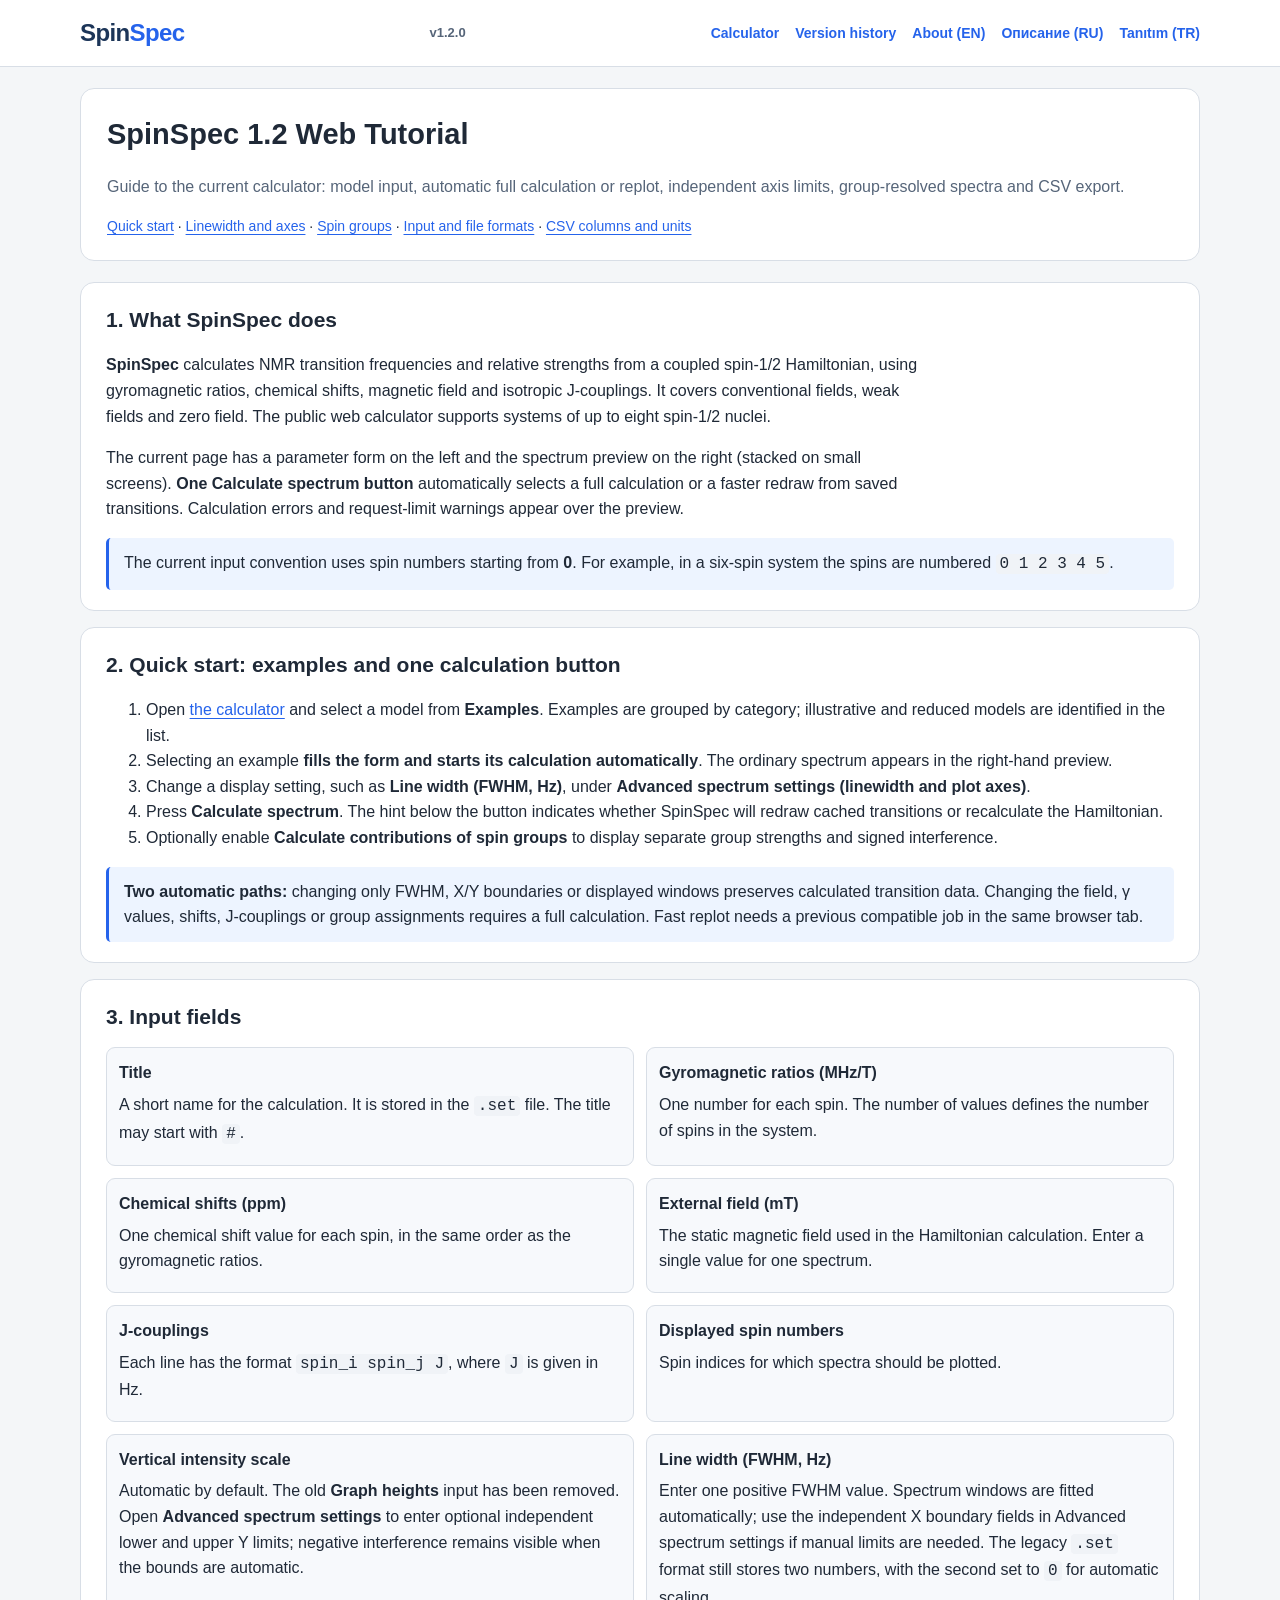
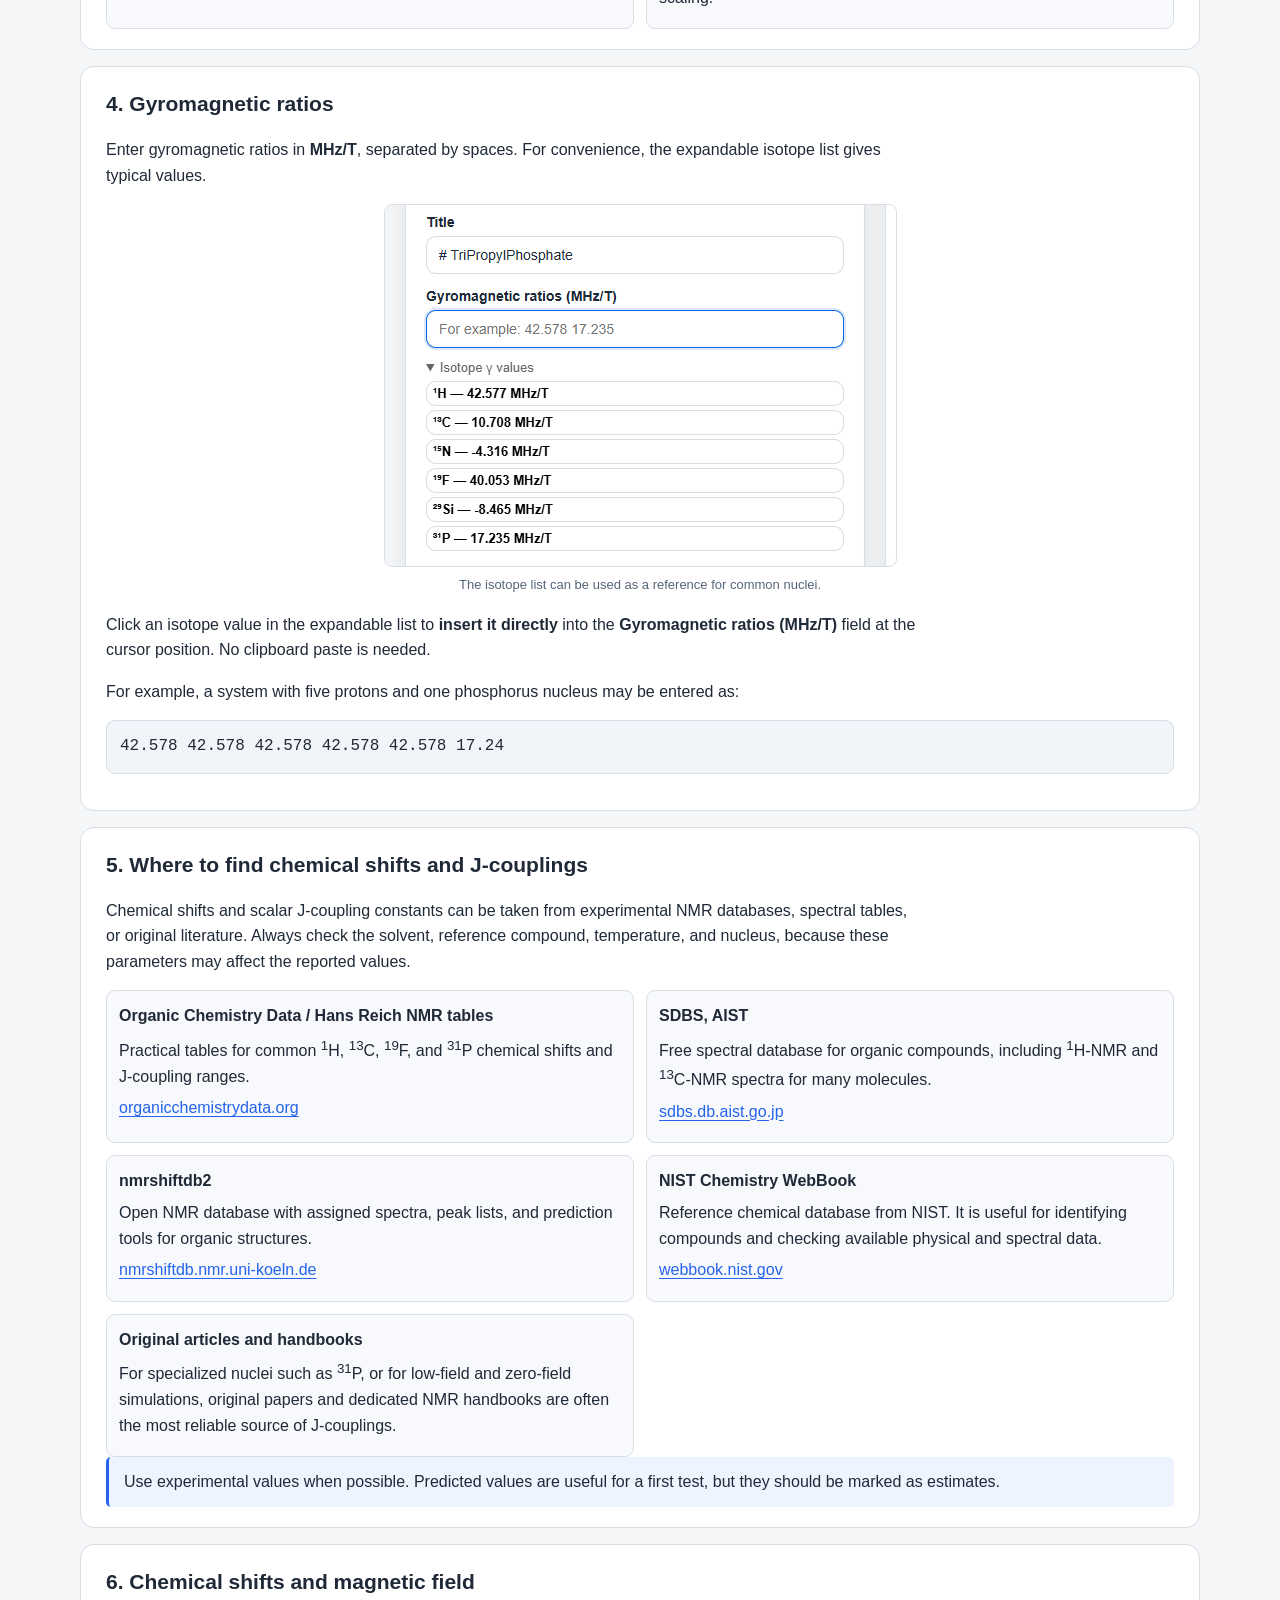
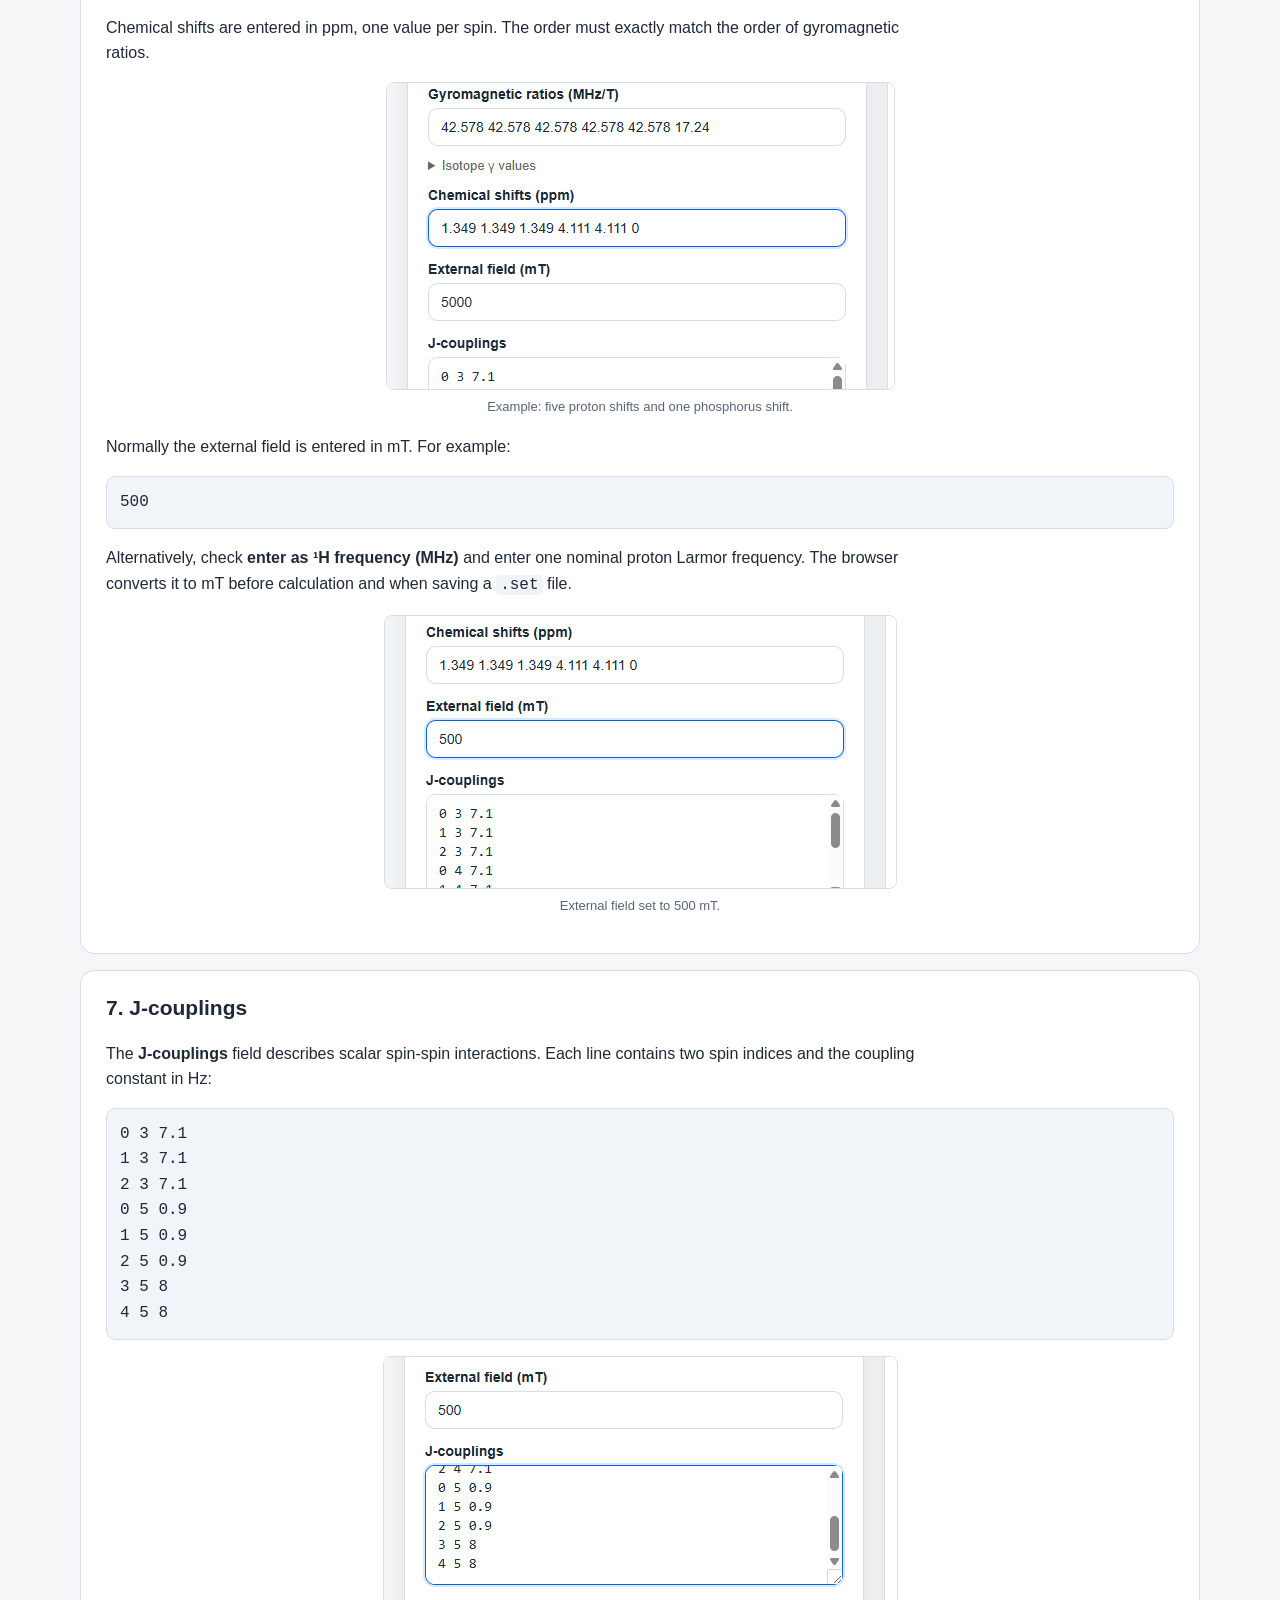
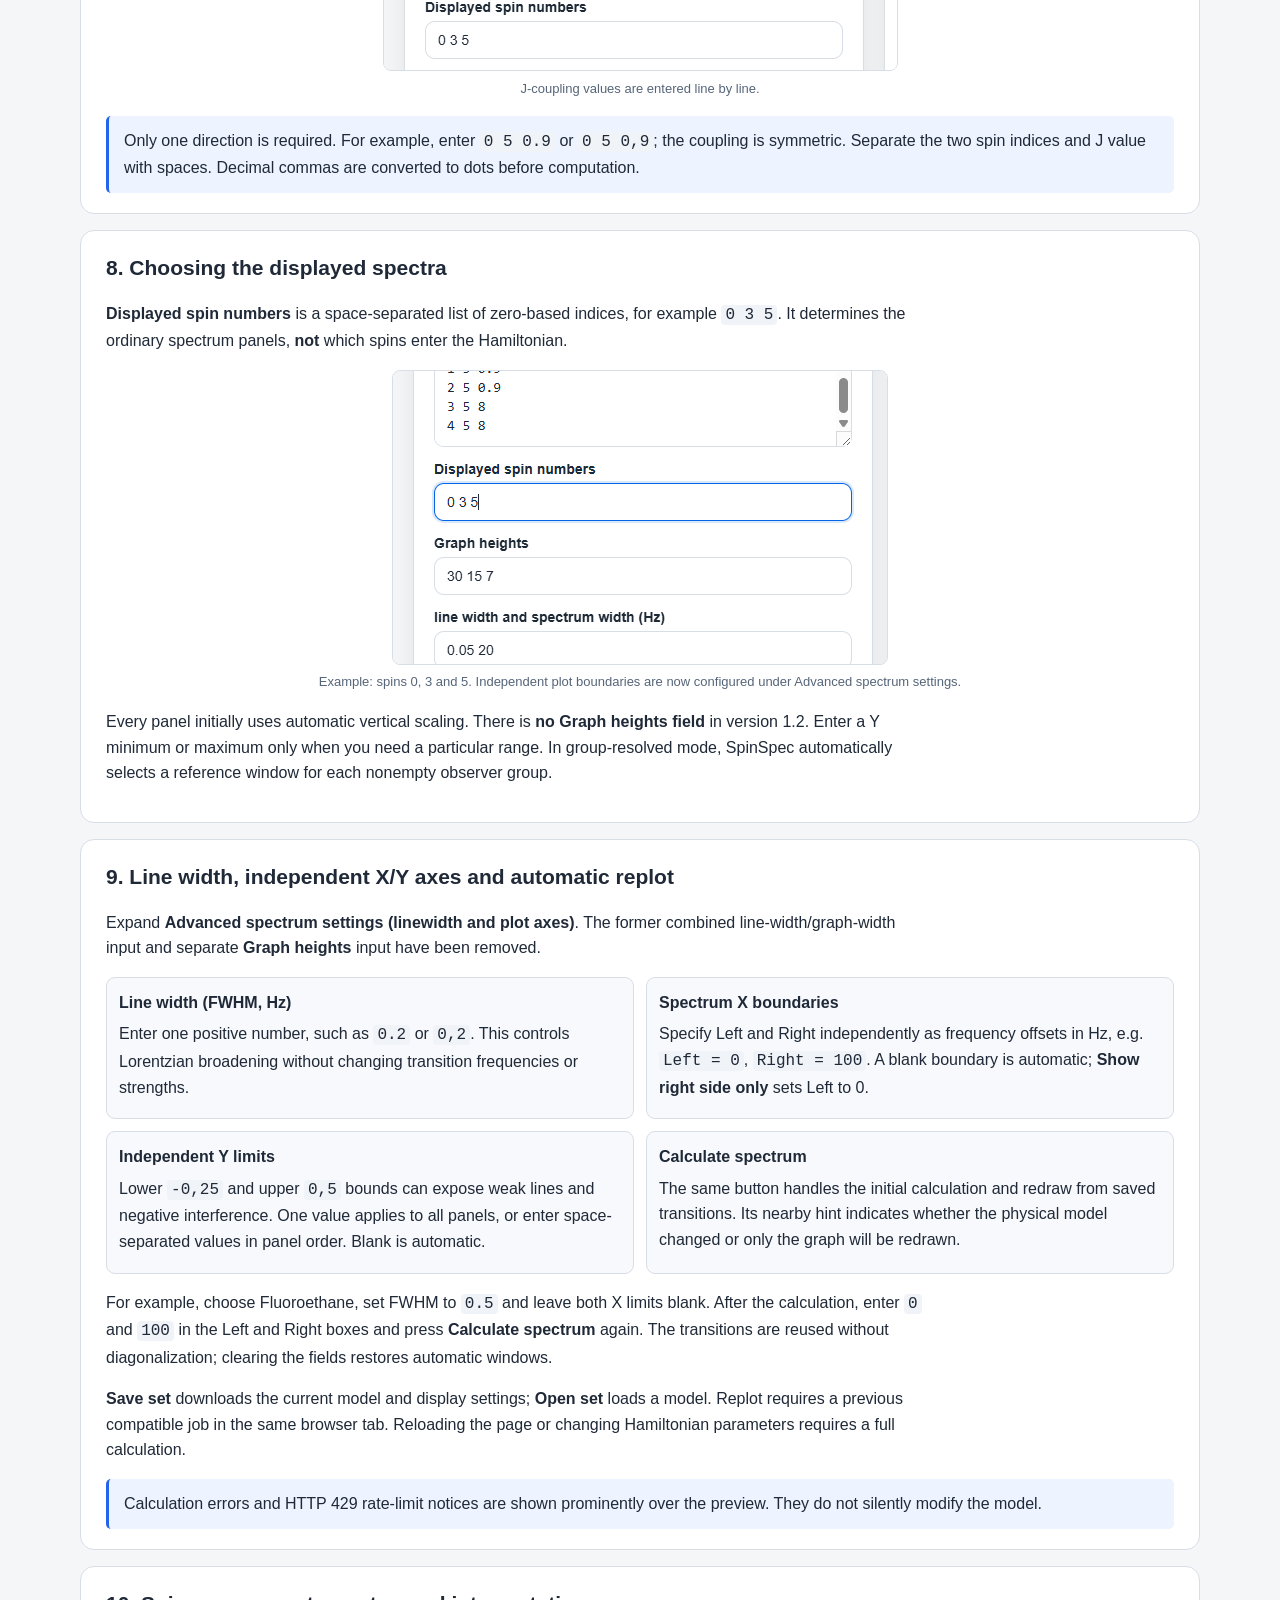
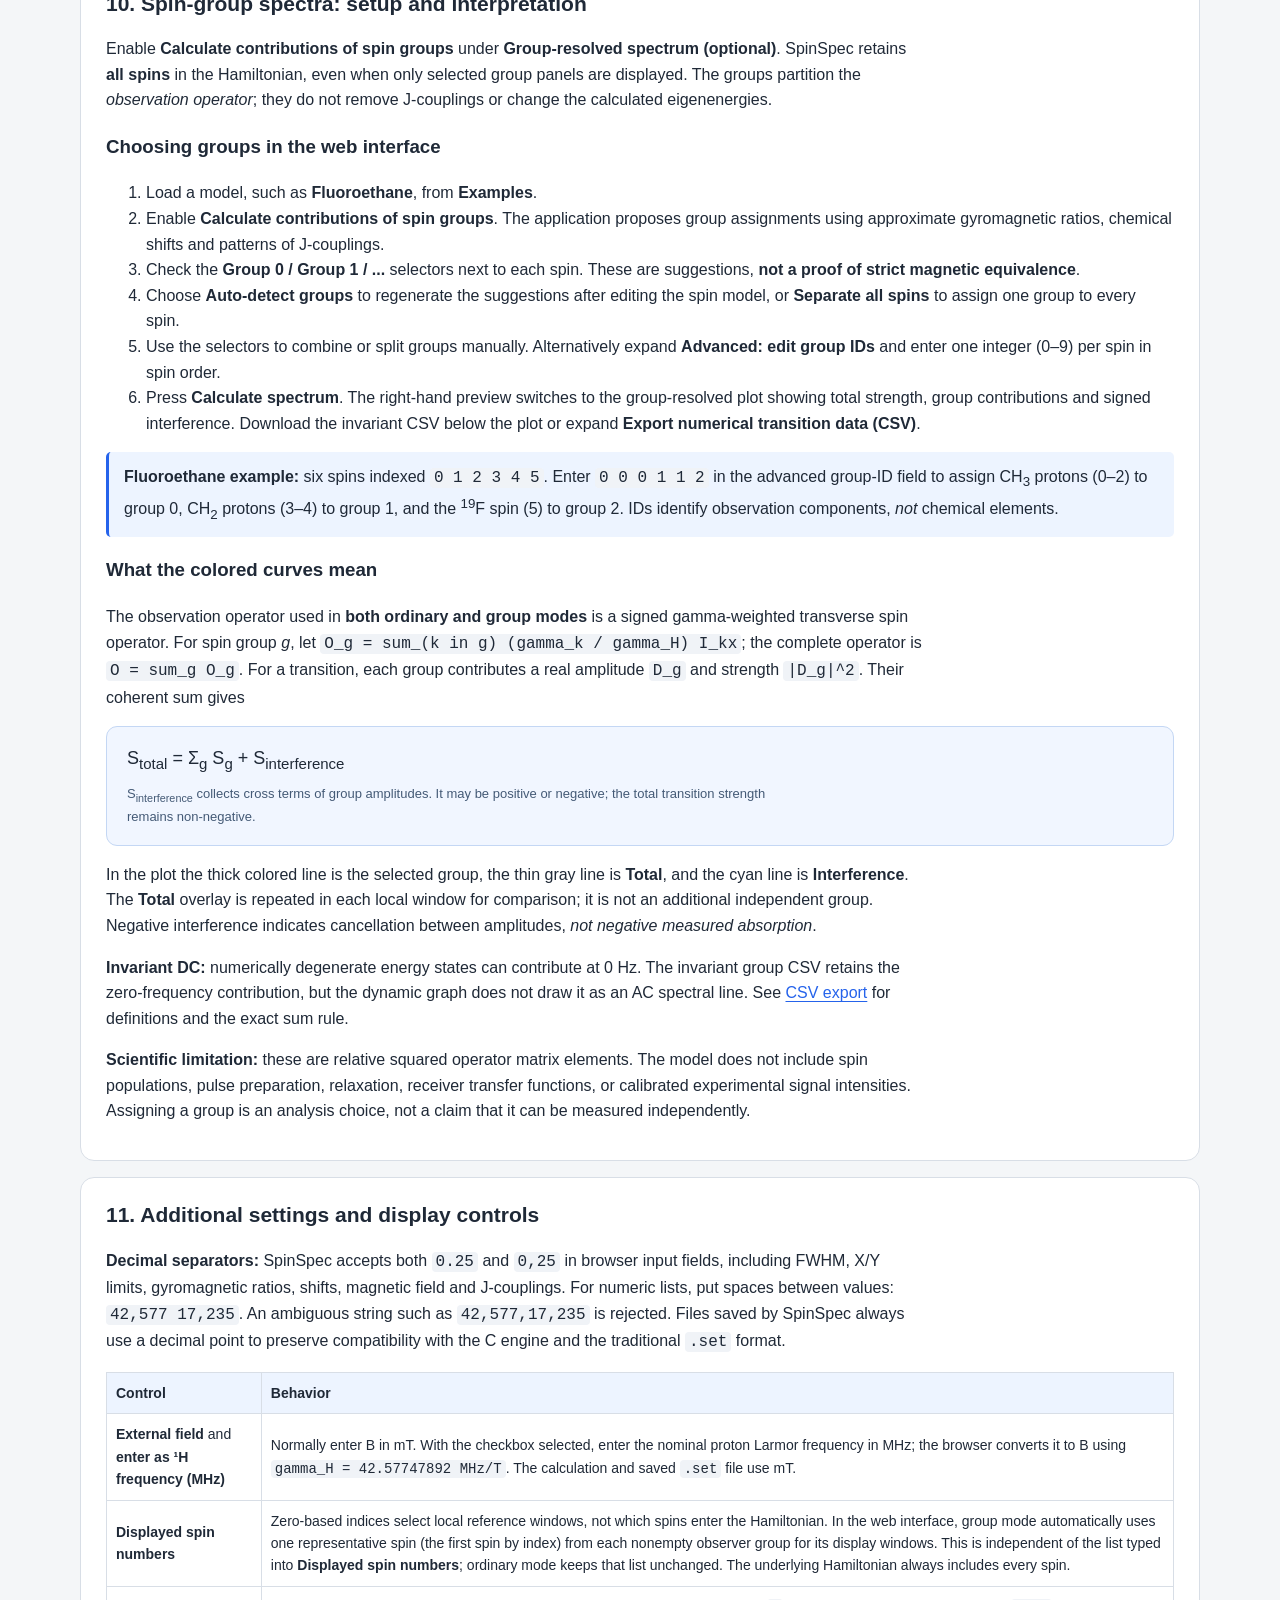
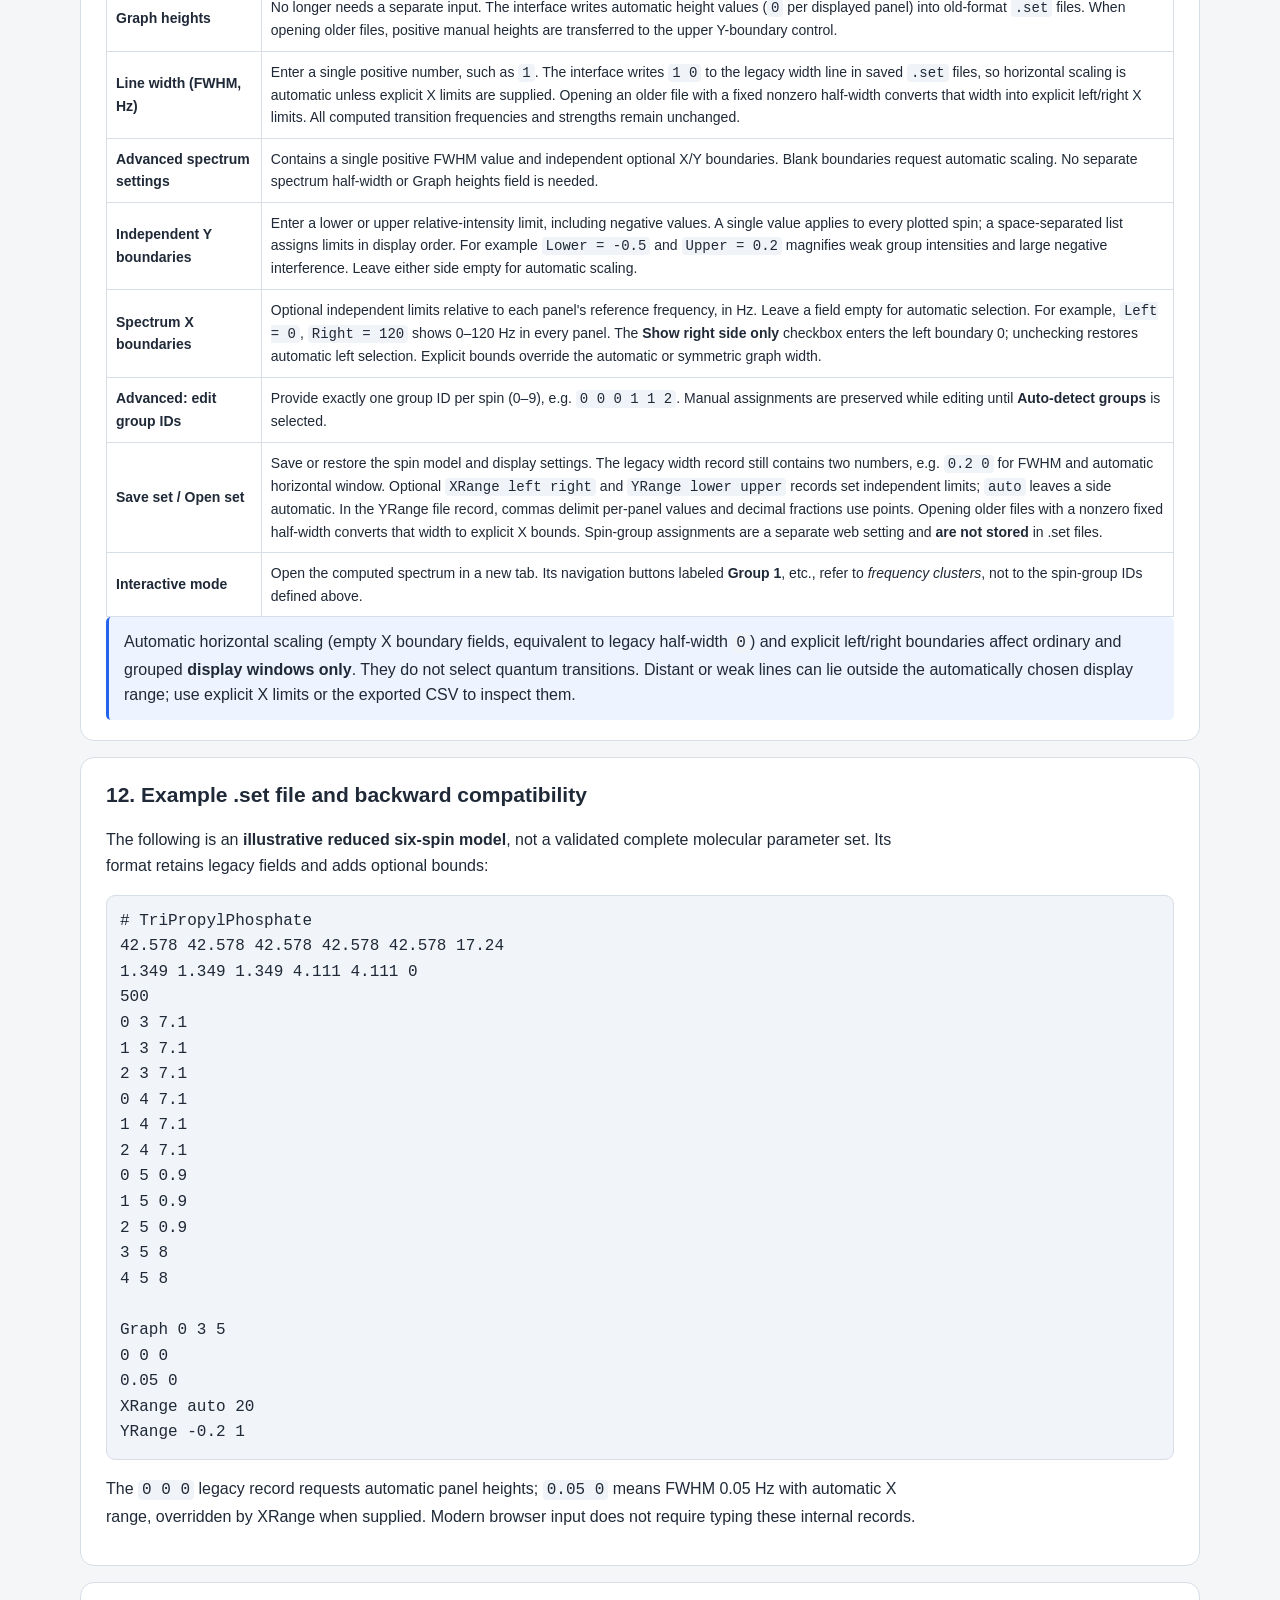
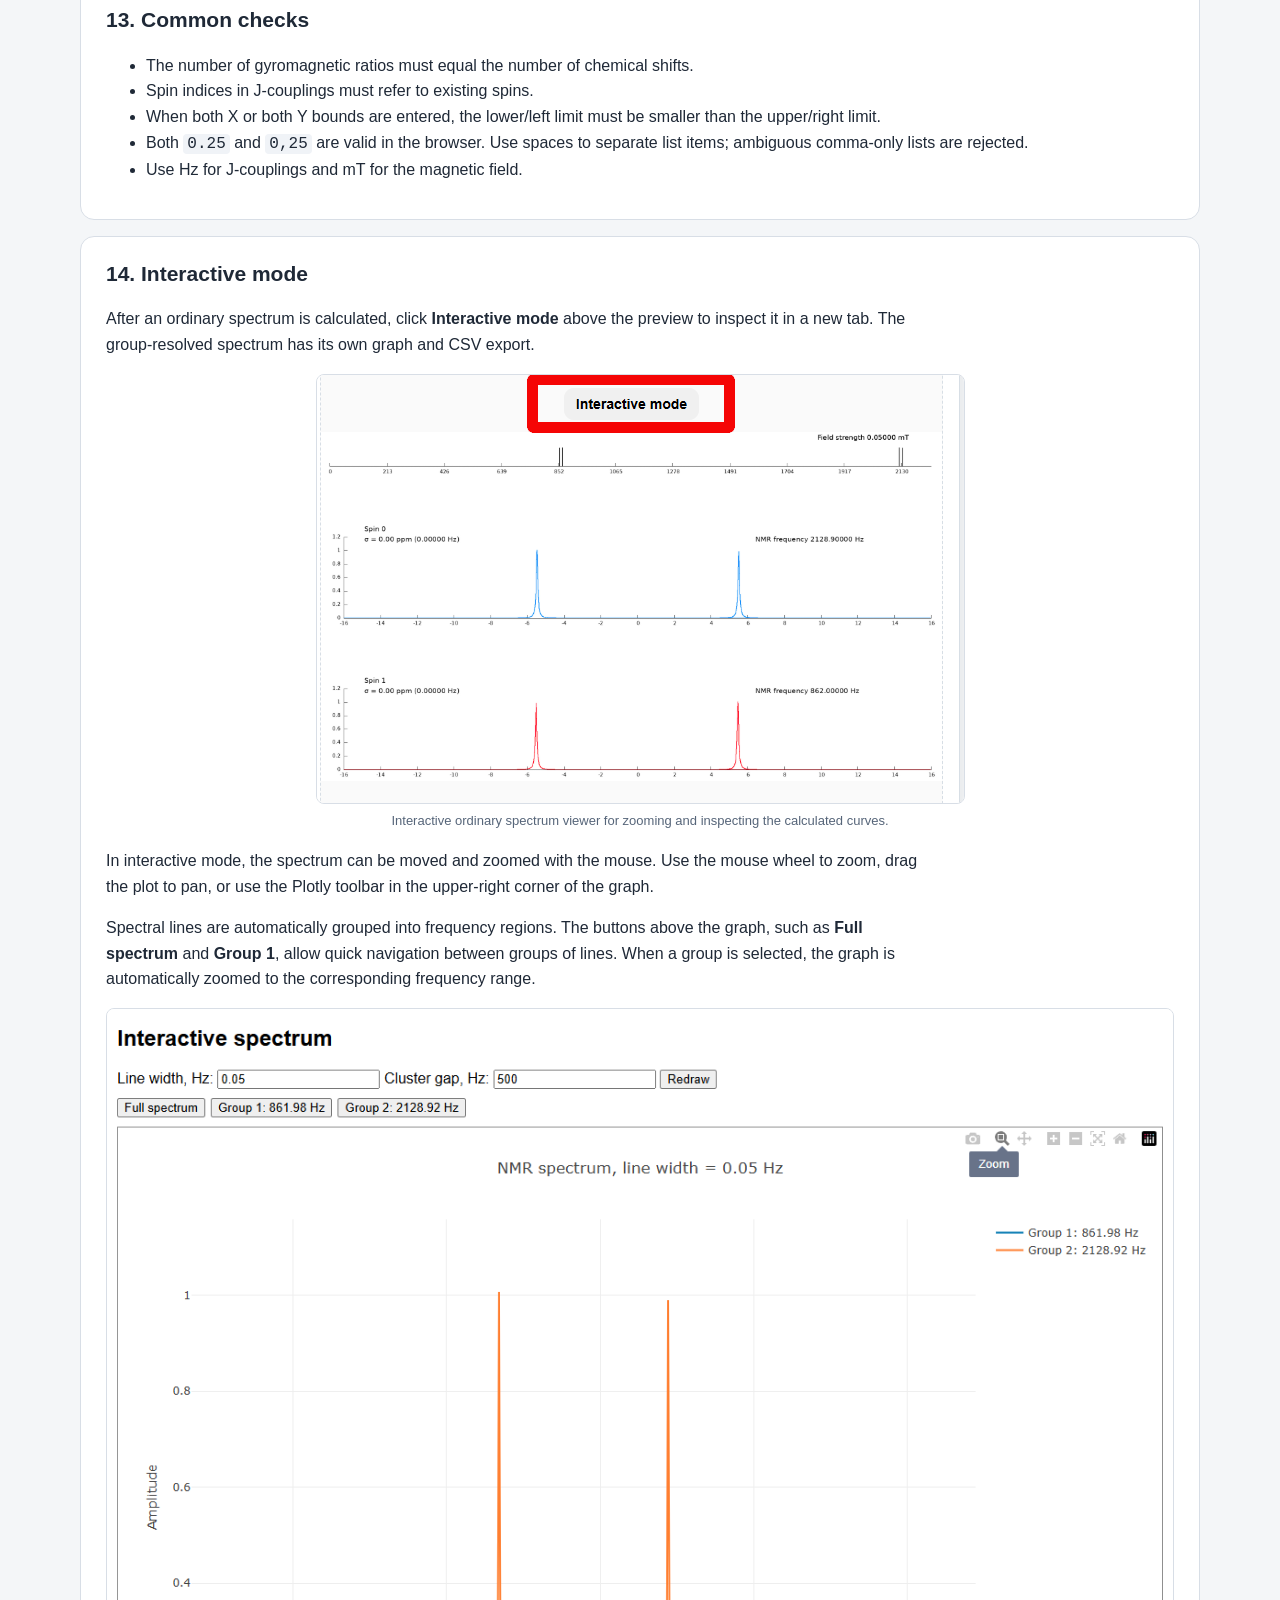
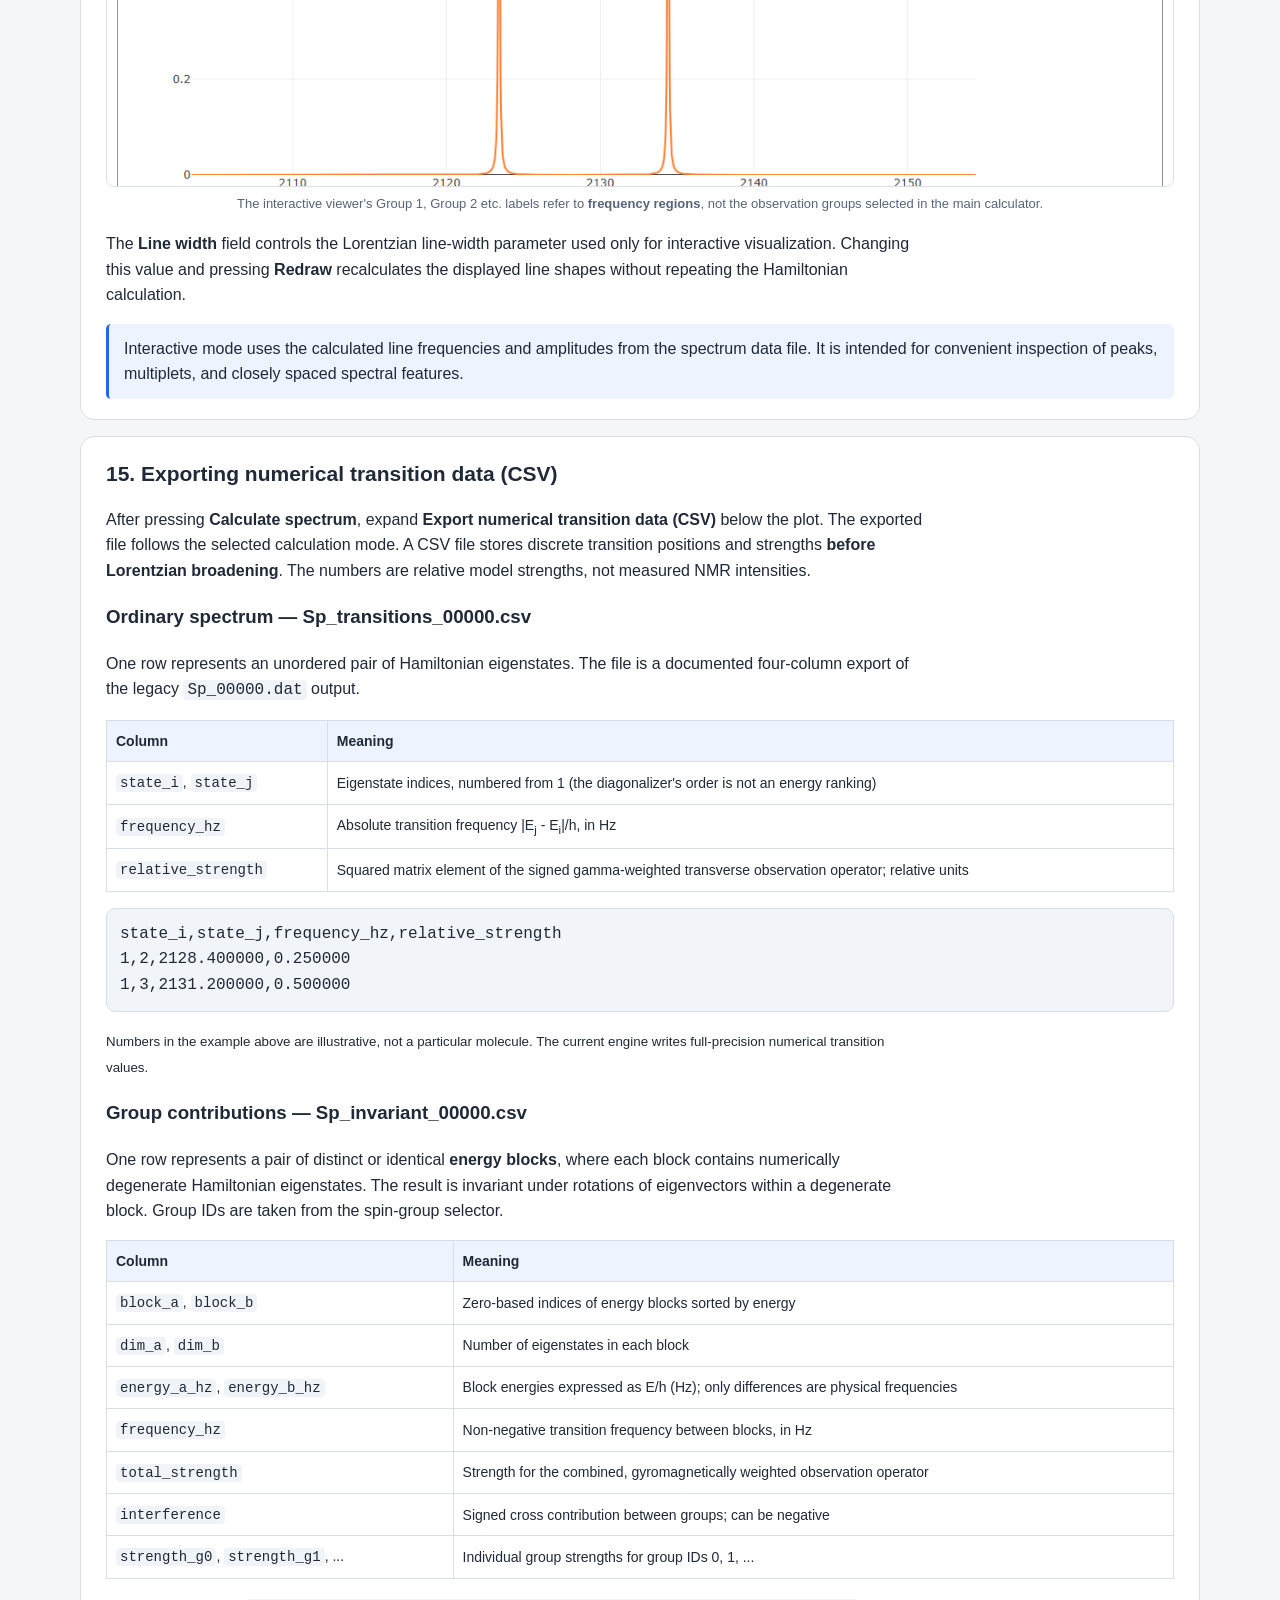
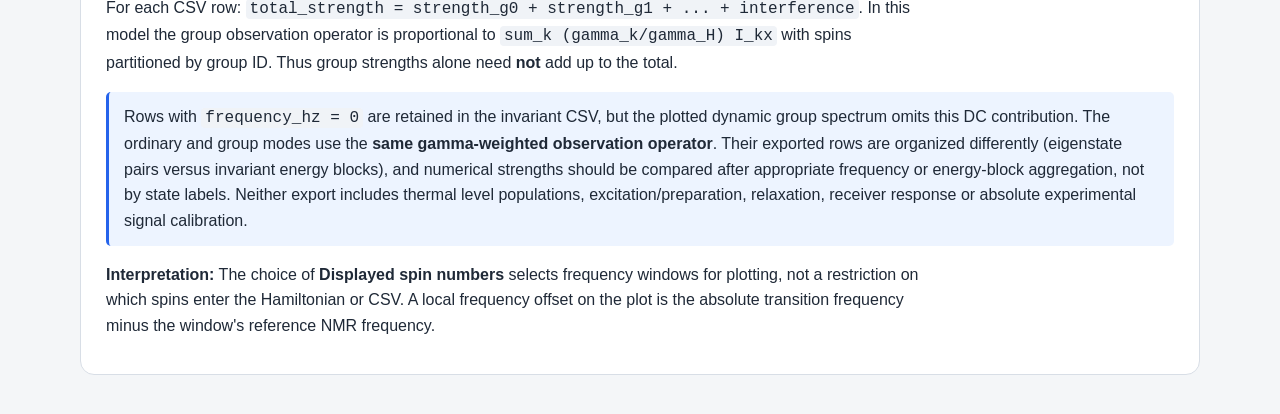
==== commit ecf03c6e: "docs(tutorial): document v1.2 FWHM, independent axes and automatic replot" ====
--- a/static/tutorial.html
+++ b/static/tutorial.html
@@ -172,31 +172,18 @@
     <p>Every panel initially uses automatic vertical scaling. There is <b>no Graph heights field</b> in version 1.2. Enter a Y minimum or maximum only when you need a particular range. In group-resolved mode, SpinSpec automatically selects a reference window for each nonempty observer group.</p>
   </section>
 
-  <section>
-    <h2>9. Line width, spectral window, and calculation</h2>
-    <p>The FWHM is now a separate numeric field under <b>Advanced spectrum settings</b>. The horizontal window is automatic until the user supplies one or both X boundaries.</p>
-    <table>
-      <thead><tr><th>Value</th><th>Meaning</th><th>Example</th></tr></thead>
-      <tbody>
-        <tr><td>Line width</td><td>Lorentzian full width at half maximum (FWHM), used for display broadening only.</td><td><code>0.5</code></td></tr>
-        <tr><td>X boundaries</td><td>Optional independent frequency-offset limits. Blank means automatic for that boundary. When both are blank, the internal half-width is <code>0</code> (automatic).</td><td><code>Left = 0</code>, <code>Right = 100</code></td></tr>
-      </tbody>
-    </table>
-    <figure>
-      <img src="/static/1_9.png" alt="Line width and calculate spectrum">
-      <figcaption>After checking the parameters, press Calculate spectrum.</figcaption>
-    </figure>
-    <p>Press <b>Save set</b> to store the current input, <b>Open set</b> to load an existing file, or <b>Calculate spectrum</b> to run the Hamiltonian calculation and generate the plotted spectra.</p>
-    <p><b>Calculate spectrum</b> automatically chooses between full
-    Hamiltonian diagonalization and fast plotting from saved transition
-    frequencies, strengths and invariant DC contributions. Changing FWHM,
-    X or Y bounds, or displayed spin windows needs only plotting;
-    changing magnetic field, gyromagnetic ratios, chemical shifts,
-    J-couplings or observer-group assignments triggers a full calculation.
-    This also applies after opening a modified <code>.set</code> file,
-    provided the previous calculation is available in the current browser
-    session. A hint beneath the button shows which path will run. Jobs from
-    older software versions without cache metadata are recalculated.</p>
+  <section id="display-controls">
+    <h2>9. Line width, independent X/Y axes and automatic replot</h2>
+    <p>Expand <b>Advanced spectrum settings (linewidth and plot axes)</b>. The former combined line-width/graph-width input and separate <b>Graph heights</b> input have been removed.</p>
+    <div class="grid" aria-label="Current advanced display controls">
+      <div class="field"><b>Line width (FWHM, Hz)</b><p>Enter one positive number, such as <code>0.2</code> or <code>0,2</code>. This controls Lorentzian broadening without changing transition frequencies or strengths.</p></div>
+      <div class="field"><b>Spectrum X boundaries</b><p>Specify Left and Right independently as frequency offsets in Hz, e.g. <code>Left = 0</code>, <code>Right = 100</code>. A blank boundary is automatic; <b>Show right side only</b> sets Left to 0.</p></div>
+      <div class="field"><b>Independent Y limits</b><p>Lower <code>-0,25</code> and upper <code>0,5</code> bounds can expose weak lines and negative interference. One value applies to all panels, or enter space-separated values in panel order. Blank is automatic.</p></div>
+      <div class="field"><b>Calculate spectrum</b><p>The same button handles the initial calculation and redraw from saved transitions. Its nearby hint indicates whether the physical model changed or only the graph will be redrawn.</p></div>
+    </div>
+    <p>For example, choose Fluoroethane, set FWHM to <code>0.5</code> and leave both X limits blank. After the calculation, enter <code>0</code> and <code>100</code> in the Left and Right boxes and press <b>Calculate spectrum</b> again. The transitions are reused without diagonalization; clearing the fields restores automatic windows.</p>
+    <p><b>Save set</b> downloads the current model and display settings; <b>Open set</b> loads a model. Replot requires a previous compatible job in the same browser tab. Reloading the page or changing Hamiltonian parameters requires a full calculation.</p>
+    <div class="note">Calculation errors and HTTP 429 rate-limit notices are shown prominently over the preview. They do not silently modify the model.</div>
   </section>
 
   <!-- SPINSPEC_GROUP_MODE_GUIDE_V12 -->
@@ -211,7 +198,7 @@
       <li>Check the <b>Group 0 / Group 1 / ...</b> selectors next to each spin. These are suggestions, <b>not a proof of strict magnetic equivalence</b>.</li>
       <li>Choose <b>Auto-detect groups</b> to regenerate the suggestions after editing the spin model, or <b>Separate all spins</b> to assign one group to every spin.</li>
       <li>Use the selectors to combine or split groups manually. Alternatively expand <b>Advanced: edit group IDs</b> and enter one integer (0–9) per spin in spin order.</li>
-      <li>Press <b>Calculate spectrum</b>. A second image shows each group's strength, the full strength and the signed interference. The invariant CSV can be downloaded below it.</li>
+      <li>Press <b>Calculate spectrum</b>. The right-hand preview switches to the group-resolved plot showing total strength, group contributions and signed interference. Download the invariant CSV below the plot or expand <b>Export numerical transition data (CSV)</b>.</li>
     </ol>
     <div class="note">
       <b>Fluoroethane example:</b> six spins indexed <code>0 1 2 3 4 5</code>.
@@ -226,7 +213,7 @@
       <p>S<sub>interference</sub> collects cross terms of group amplitudes. It may be positive or negative; the total transition strength remains non-negative.</p>
     </div>
     <p>In the plot the thick colored line is the selected group, the thin gray line is <b>Total</b>, and the cyan line is <b>Interference</b>. The <b>Total</b> overlay is repeated in each local window for comparison; it is not an additional independent group. Negative interference indicates cancellation between amplitudes, <em>not negative measured absorption</em>.</p>
-    <p><b>Invariant DC:</b> numerically degenerate energy states can contribute at 0 Hz. The group CSV includes the invariant zero-frequency contribution; the dynamic group curves do not draw it as an AC peak. See <a href="#data-export">CSV export</a> for definitions and the exact sum rule.</p>
+    <p><b>Invariant DC:</b> numerically degenerate energy states can contribute at 0 Hz. The invariant group CSV retains the zero-frequency contribution, but the dynamic graph does not draw it as an AC spectral line. See <a href="#data-export">CSV export</a> for definitions and the exact sum rule.</p>
     <p><b>Scientific limitation:</b> these are relative squared operator matrix elements. The model does not include spin populations, pulse preparation, relaxation, receiver transfer functions, or calibrated experimental signal intensities. Assigning a group is an analysis choice, not a claim that it can be measured independently.</p>
   </section>
 
@@ -250,7 +237,7 @@
         <tr><td><b>Independent Y boundaries</b></td><td>Enter a lower or upper relative-intensity limit, including negative values. A single value applies to every plotted spin; a space-separated list assigns limits in display order. For example <code>Lower = -0.5</code> and <code>Upper = 0.2</code> magnifies weak group intensities and large negative interference. Leave either side empty for automatic scaling.</td></tr>
         <tr><td><b>Spectrum X boundaries</b></td><td>Optional independent limits relative to each panel's reference frequency, in Hz. Leave a field empty for automatic selection. For example, <code>Left = 0</code>, <code>Right = 120</code> shows 0–120 Hz in every panel. The <b>Show right side only</b> checkbox enters the left boundary 0; unchecking restores automatic left selection. Explicit bounds override the automatic or symmetric graph width.</td></tr>
         <tr><td><b>Advanced: edit group IDs</b></td><td>Provide exactly one group ID per spin (0–9), e.g. <code>0 0 0 1 1 2</code>. Manual assignments are preserved while editing until <b>Auto-detect groups</b> is selected.</td></tr>
-        <tr><td><b>Save set / Open set</b></td><td>Save or restore Hamiltonian and display parameters. When independent limits are specified, an optional final <code>XRange left right</code> record is appended after the legacy width line (use <code>auto</code> for an unspecified bound). The optional <code>YRange lower upper</code> record accepts comma-separated per-panel limits, with <code>auto</code> for unspecified bounds. Old <code>.set</code> files remain valid. Spin-group assignments are a separate web setting and <b>are not stored</b>; after reloading, review the proposed groups.</td></tr>
+        <tr><td><b>Save set / Open set</b></td><td>Save or restore the spin model and display settings. The legacy width record still contains two numbers, e.g. <code>0.2 0</code> for FWHM and automatic horizontal window. Optional <code>XRange left right</code> and <code>YRange lower upper</code> records set independent limits; <code>auto</code> leaves a side automatic. In the YRange file record, commas delimit per-panel values and decimal fractions use points. Opening older files with a nonzero fixed half-width converts that width to explicit X bounds. Spin-group assignments are a separate web setting and <b>are not stored</b> in .set files.</td></tr>
         <tr><td><b>Interactive mode</b></td><td>Open the computed spectrum in a new tab. Its navigation buttons labeled <b>Group 1</b>, etc., refer to <em>frequency clusters</em>, not to the spin-group IDs defined above.</td></tr>
       </tbody>
     </table>
@@ -260,8 +247,8 @@
   </section>
 
   <section>
-    <h2>12. Example input: tri-propyl phosphate</h2>
-    <p>The screenshots above show a six-spin reduced model for tri-propyl phosphate. The input can be represented in a <code>.set</code>-style form as:</p>
+    <h2>12. Example .set file and backward compatibility</h2>
+    <p>The following is an <b>illustrative reduced six-spin model</b>, not a validated complete molecular parameter set. Its format retains legacy fields and adds optional bounds:</p>
     <pre><code># TriPropylPhosphate
 42.578 42.578 42.578 42.578 42.578 17.24
 1.349 1.349 1.349 4.111 4.111 0
@@ -279,8 +266,11 @@
 4 5 8
 
 Graph 0 3 5
-30 15 7
-0.05 20</code></pre>
+0 0 0
+0.05 0
+XRange auto 20
+YRange -0.2 1</code></pre>
+    <p>The <code>0 0 0</code> legacy record requests automatic panel heights; <code>0.05 0</code> means FWHM 0.05 Hz with automatic X range, overridden by XRange when supplied. Modern browser input does not require typing these internal records.</p>
   </section>
 
   <section>
@@ -288,8 +278,8 @@
     <ul>
       <li>The number of gyromagnetic ratios must equal the number of chemical shifts.</li>
       <li>Spin indices in J-couplings must refer to existing spins.</li>
-      <li>The number of graph-height values should match the number of displayed spin numbers.</li>
-      <li>Use spaces between numbers. Avoid commas as decimal separators.</li>
+      <li>When both X or both Y bounds are entered, the lower/left limit must be smaller than the upper/right limit.</li>
+      <li>Both <code>0.25</code> and <code>0,25</code> are valid in the browser. Use spaces to separate list items; ambiguous comma-only lists are rejected.</li>
       <li>Use Hz for J-couplings and mT for the magnetic field.</li>
     </ul>
   </section>
@@ -298,13 +288,11 @@
   <h2>14. Interactive mode</h2>
 
   <p>
-    After a spectrum has been calculated, the standard preview image is shown in the main window.
-    To inspect the spectrum in more detail, click the <b>Interactive mode</b> button above the preview.
-    The interactive spectrum opens in a new browser tab.
+    After an ordinary spectrum is calculated, click <b>Interactive mode</b> above the preview to inspect it in a new tab. The group-resolved spectrum has its own graph and CSV export.
   </p>
   <figure>
       <img src="/static/1_10.png" alt="Interactive mode">
-      <figcaption>Interactive mode allows detailed inspection of the calculated spectrum.</figcaption>
+      <figcaption>Interactive ordinary spectrum viewer for zooming and inspecting the calculated curves.</figcaption>
   </figure>
 
   <p>
@@ -319,7 +307,7 @@
   </p>
   <figure>
       <img src="/static/1_11.png" alt="Interactive mode">
-      <figcaption>Interactive mode allows detailed inspection of the calculated spectrum.</figcaption>
+      <figcaption>The interactive viewer's Group 1, Group 2 etc. labels refer to <b>frequency regions</b>, not the observation groups selected in the main calculator.</figcaption>
   </figure>
 
   <p>
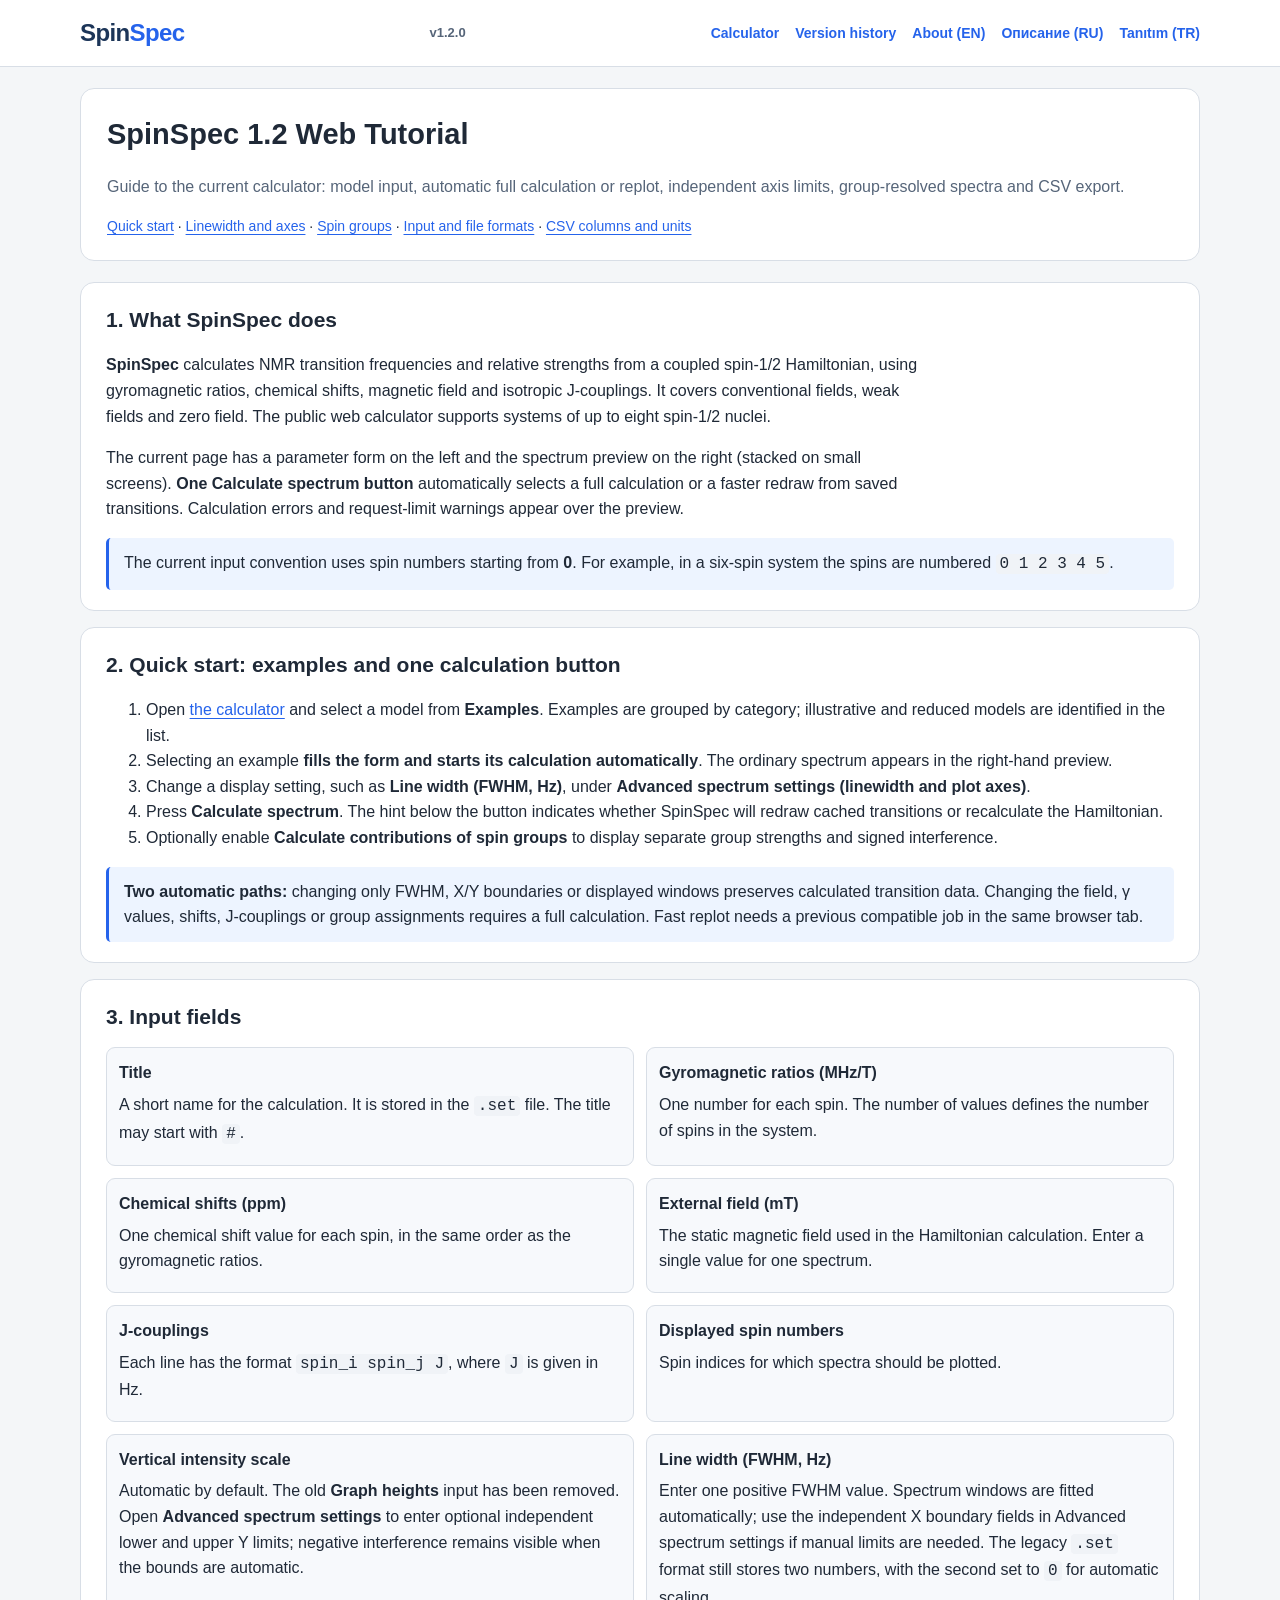
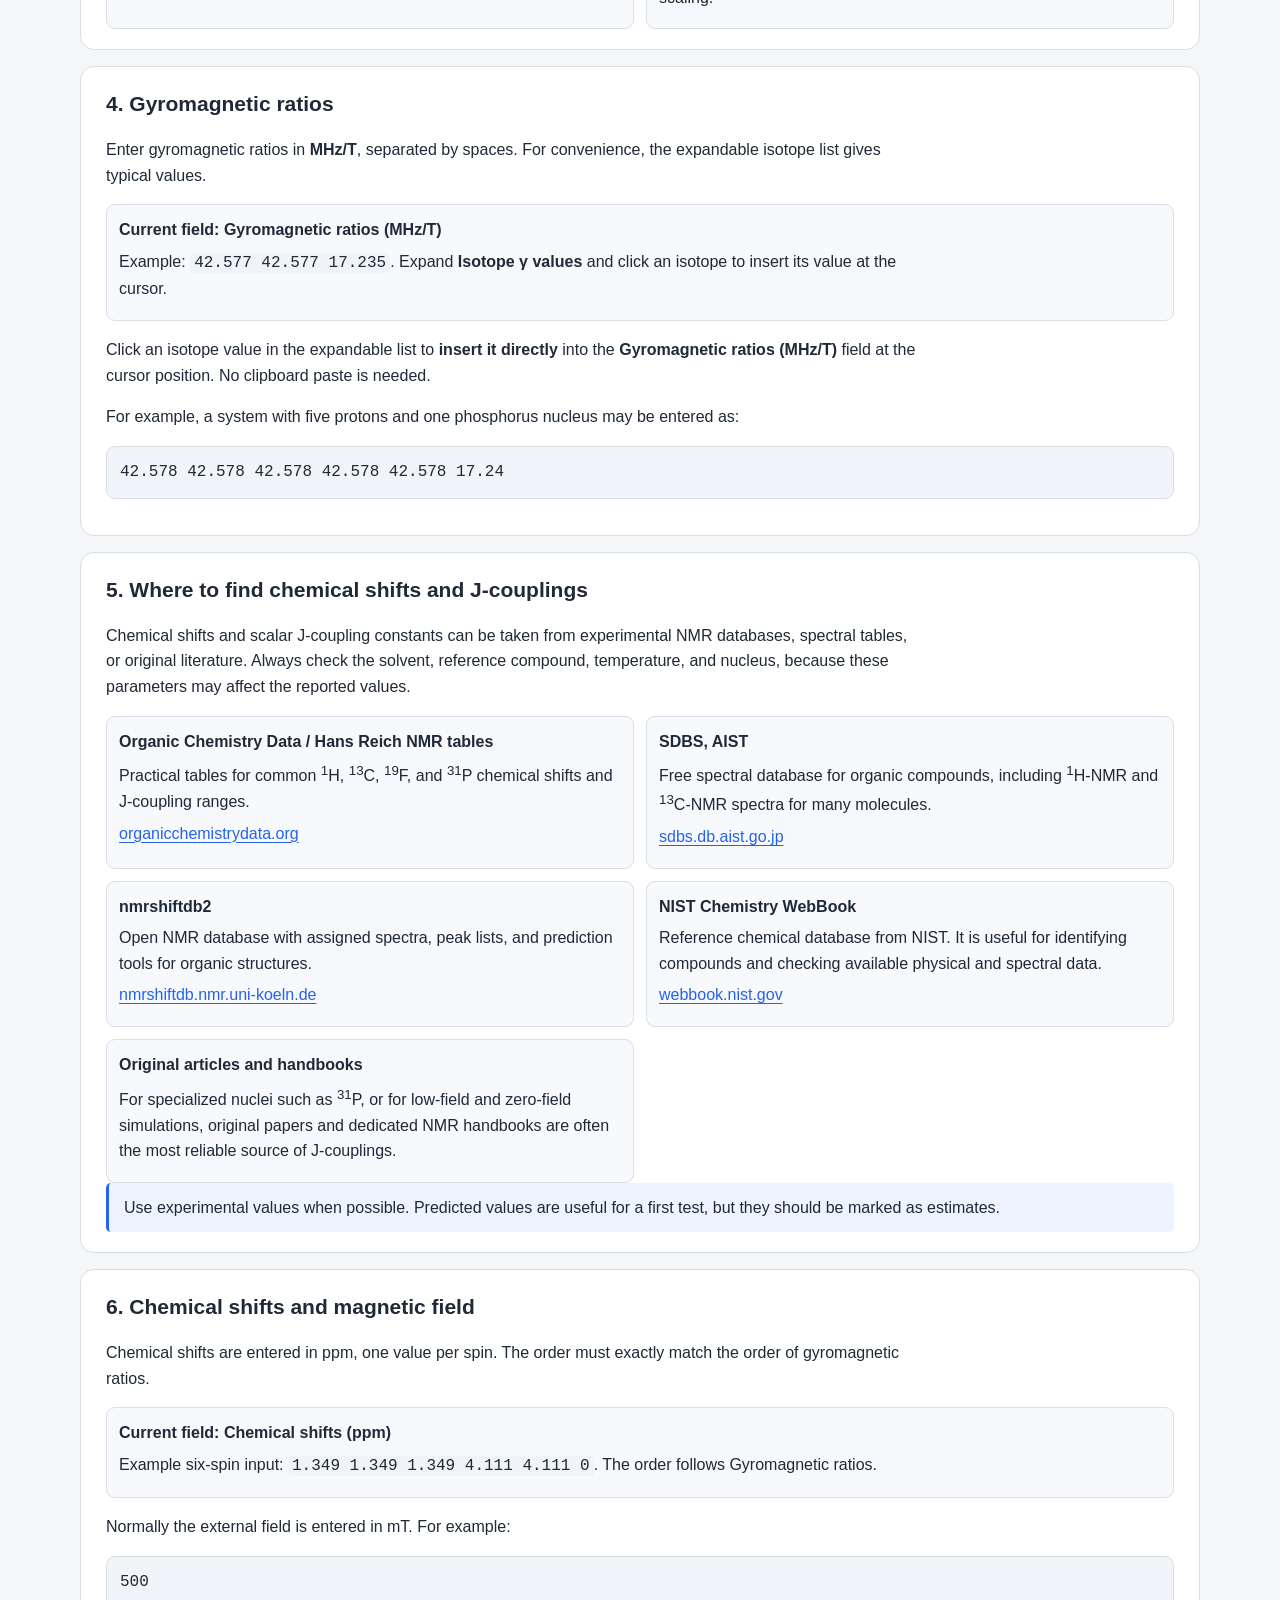
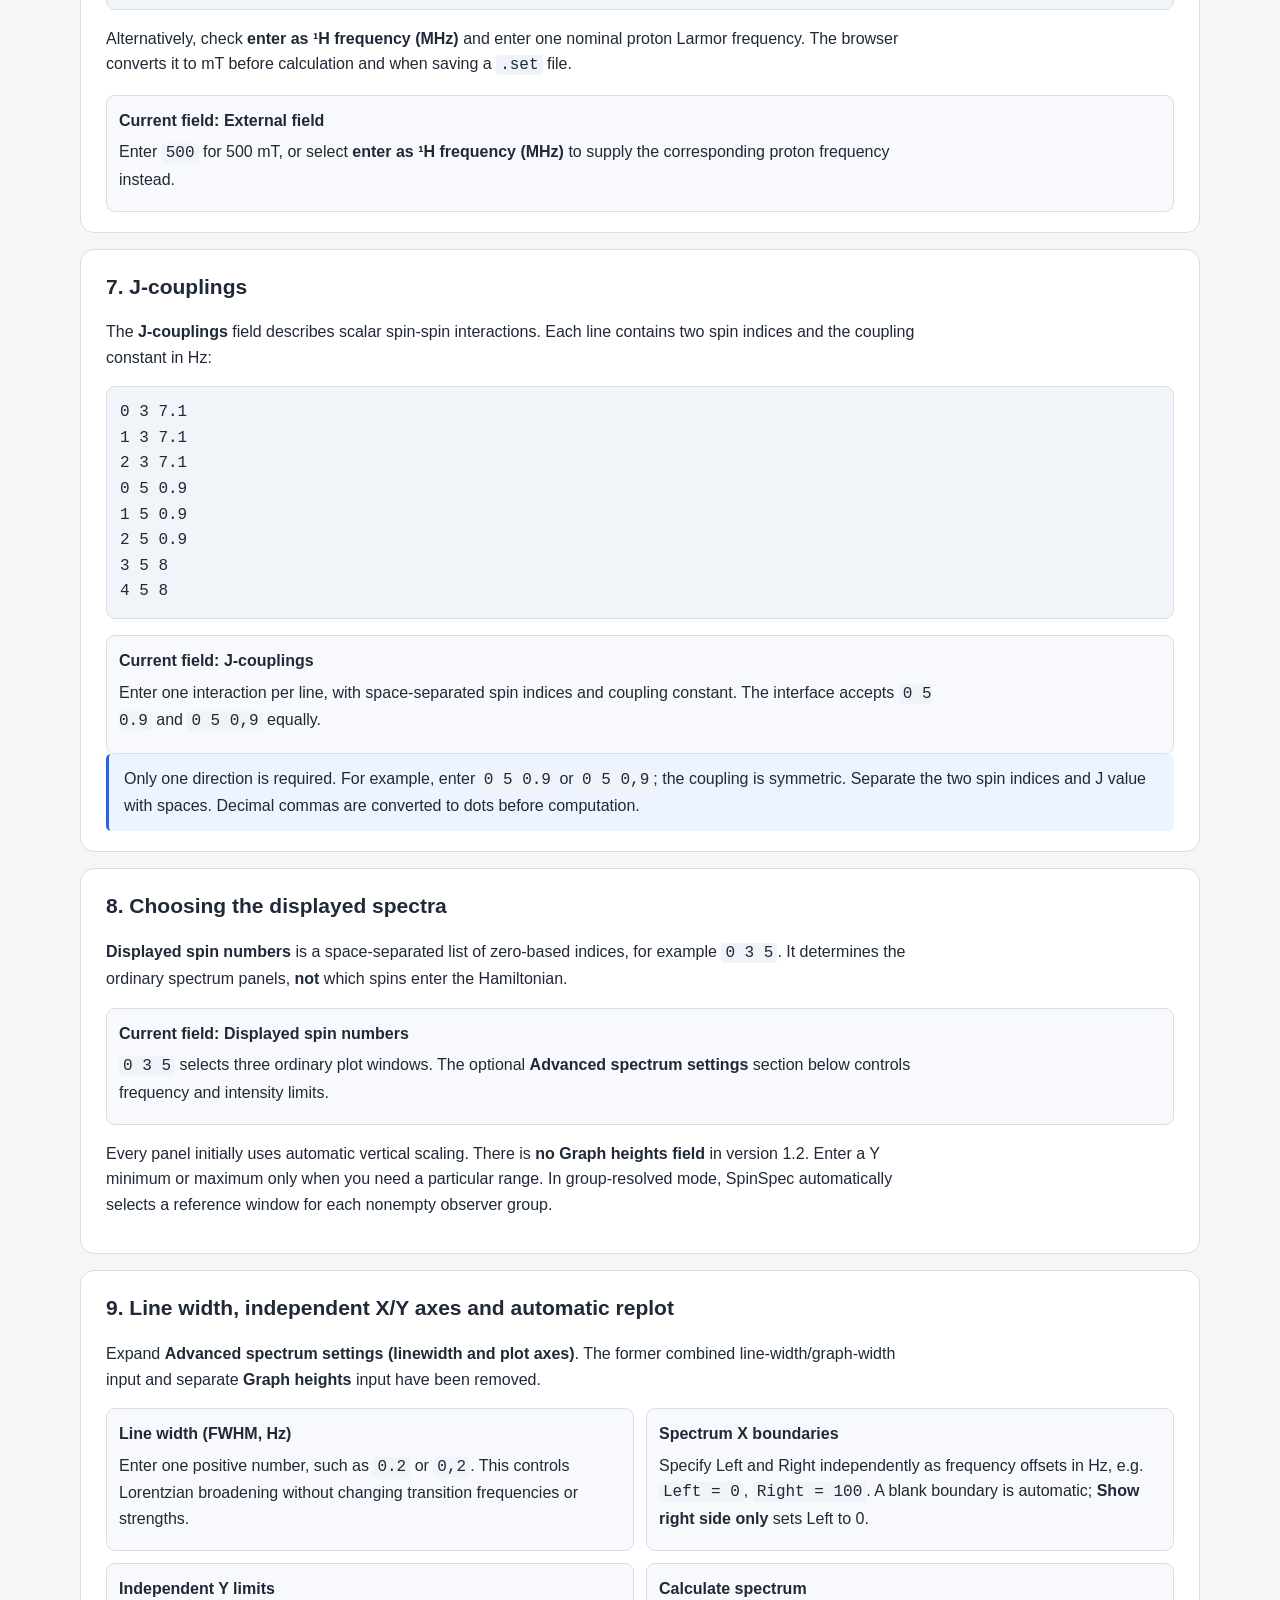
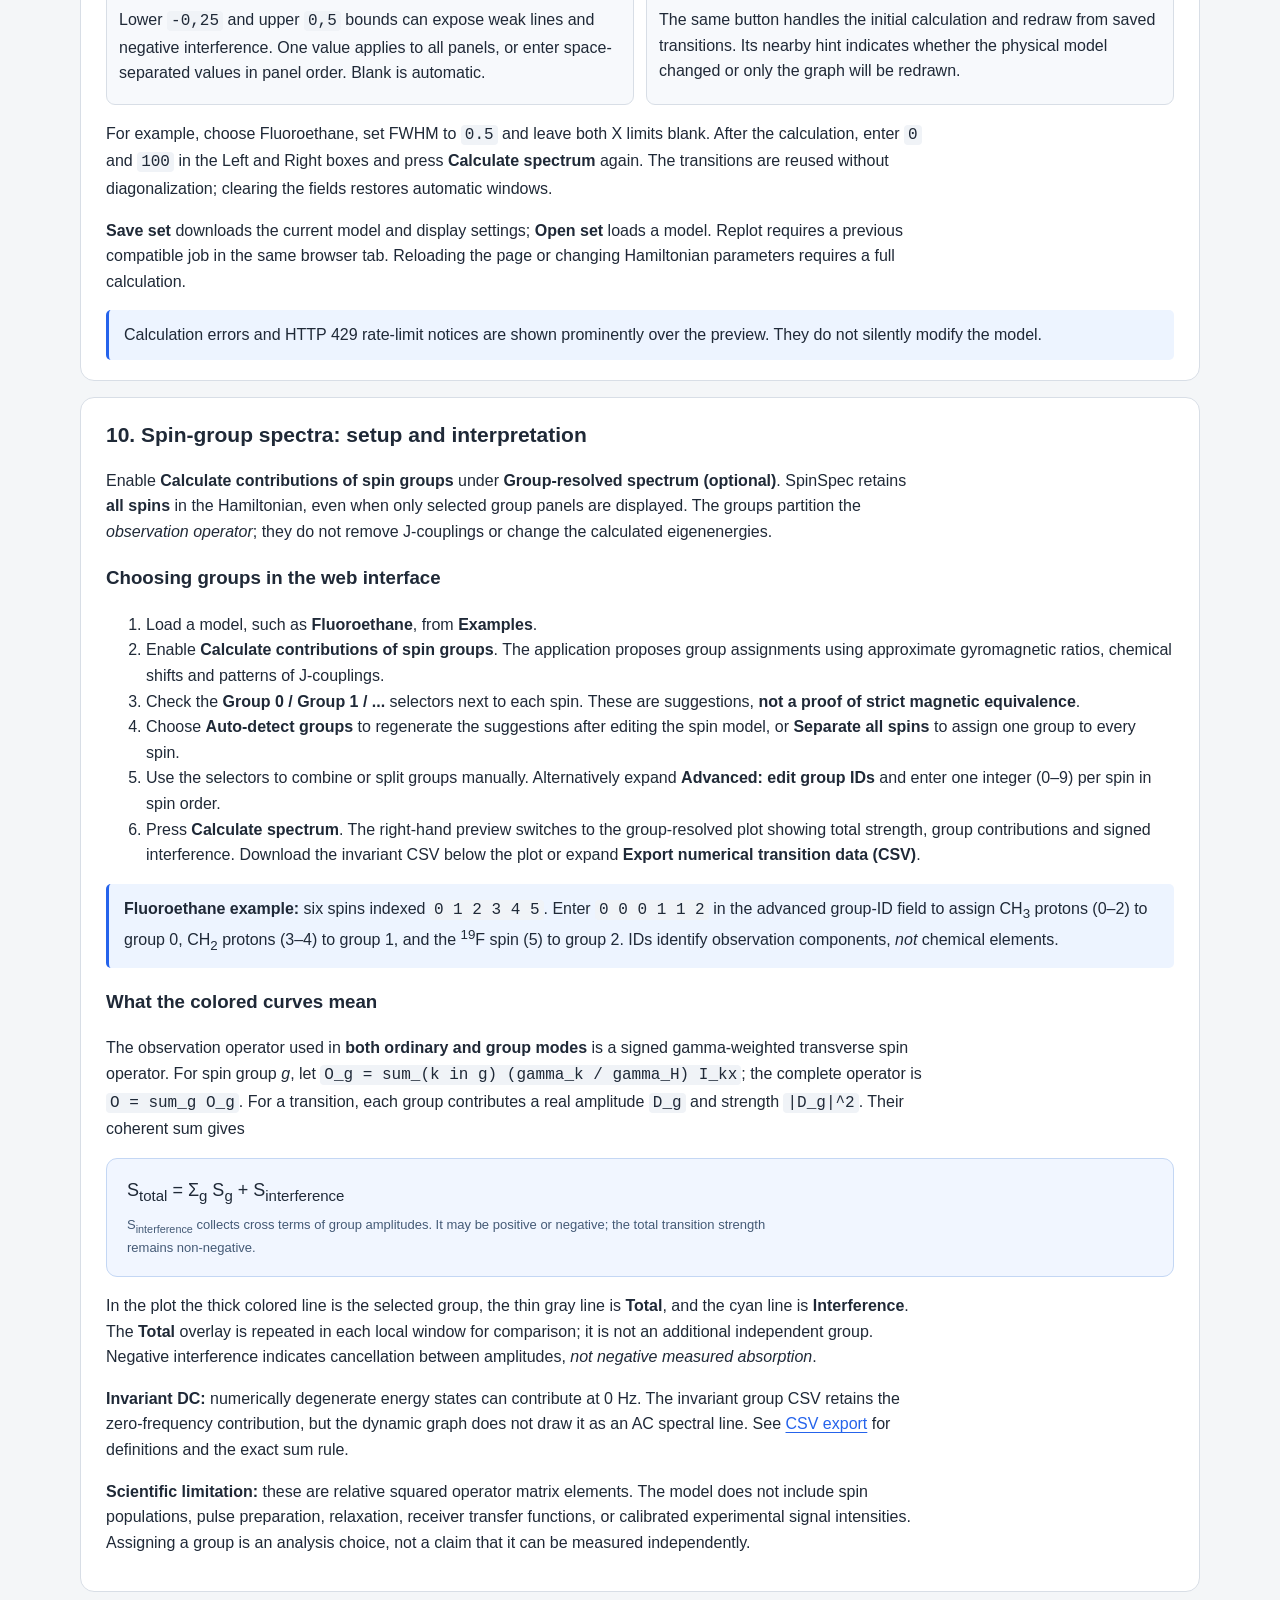
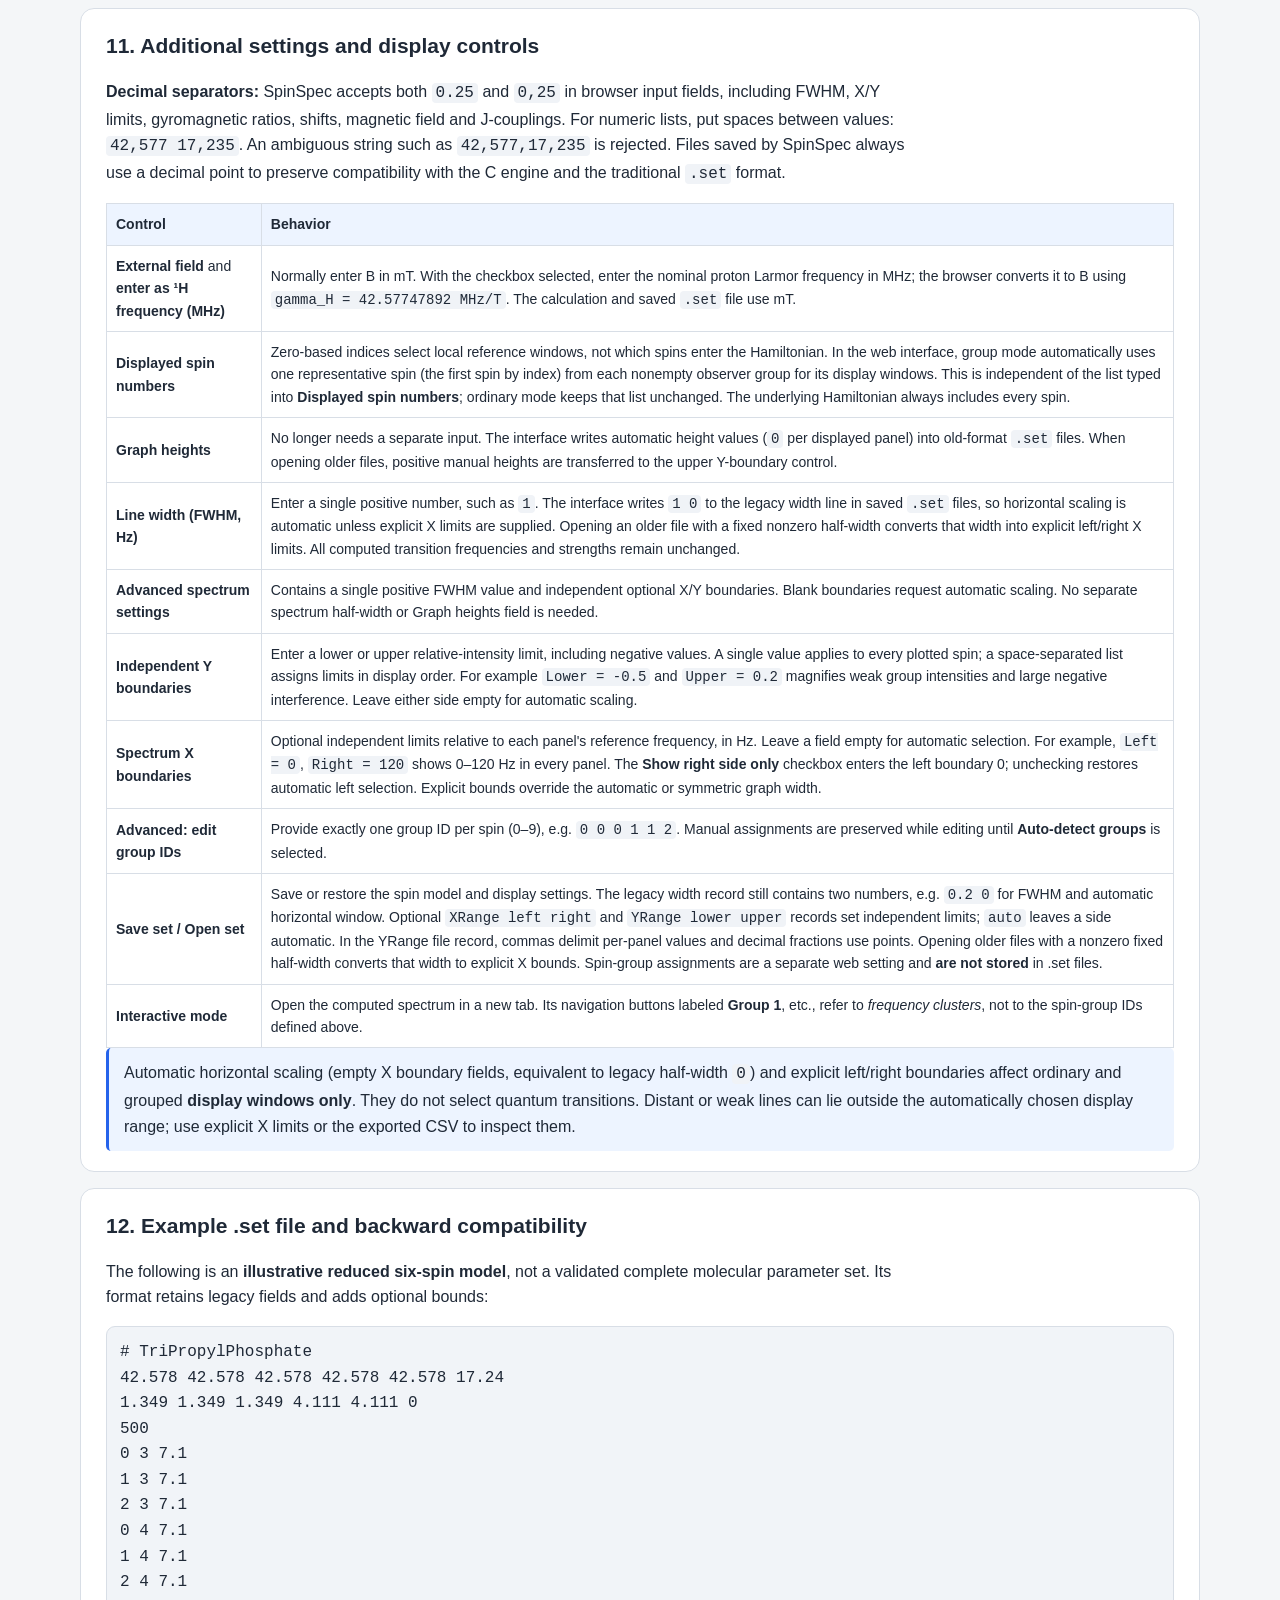
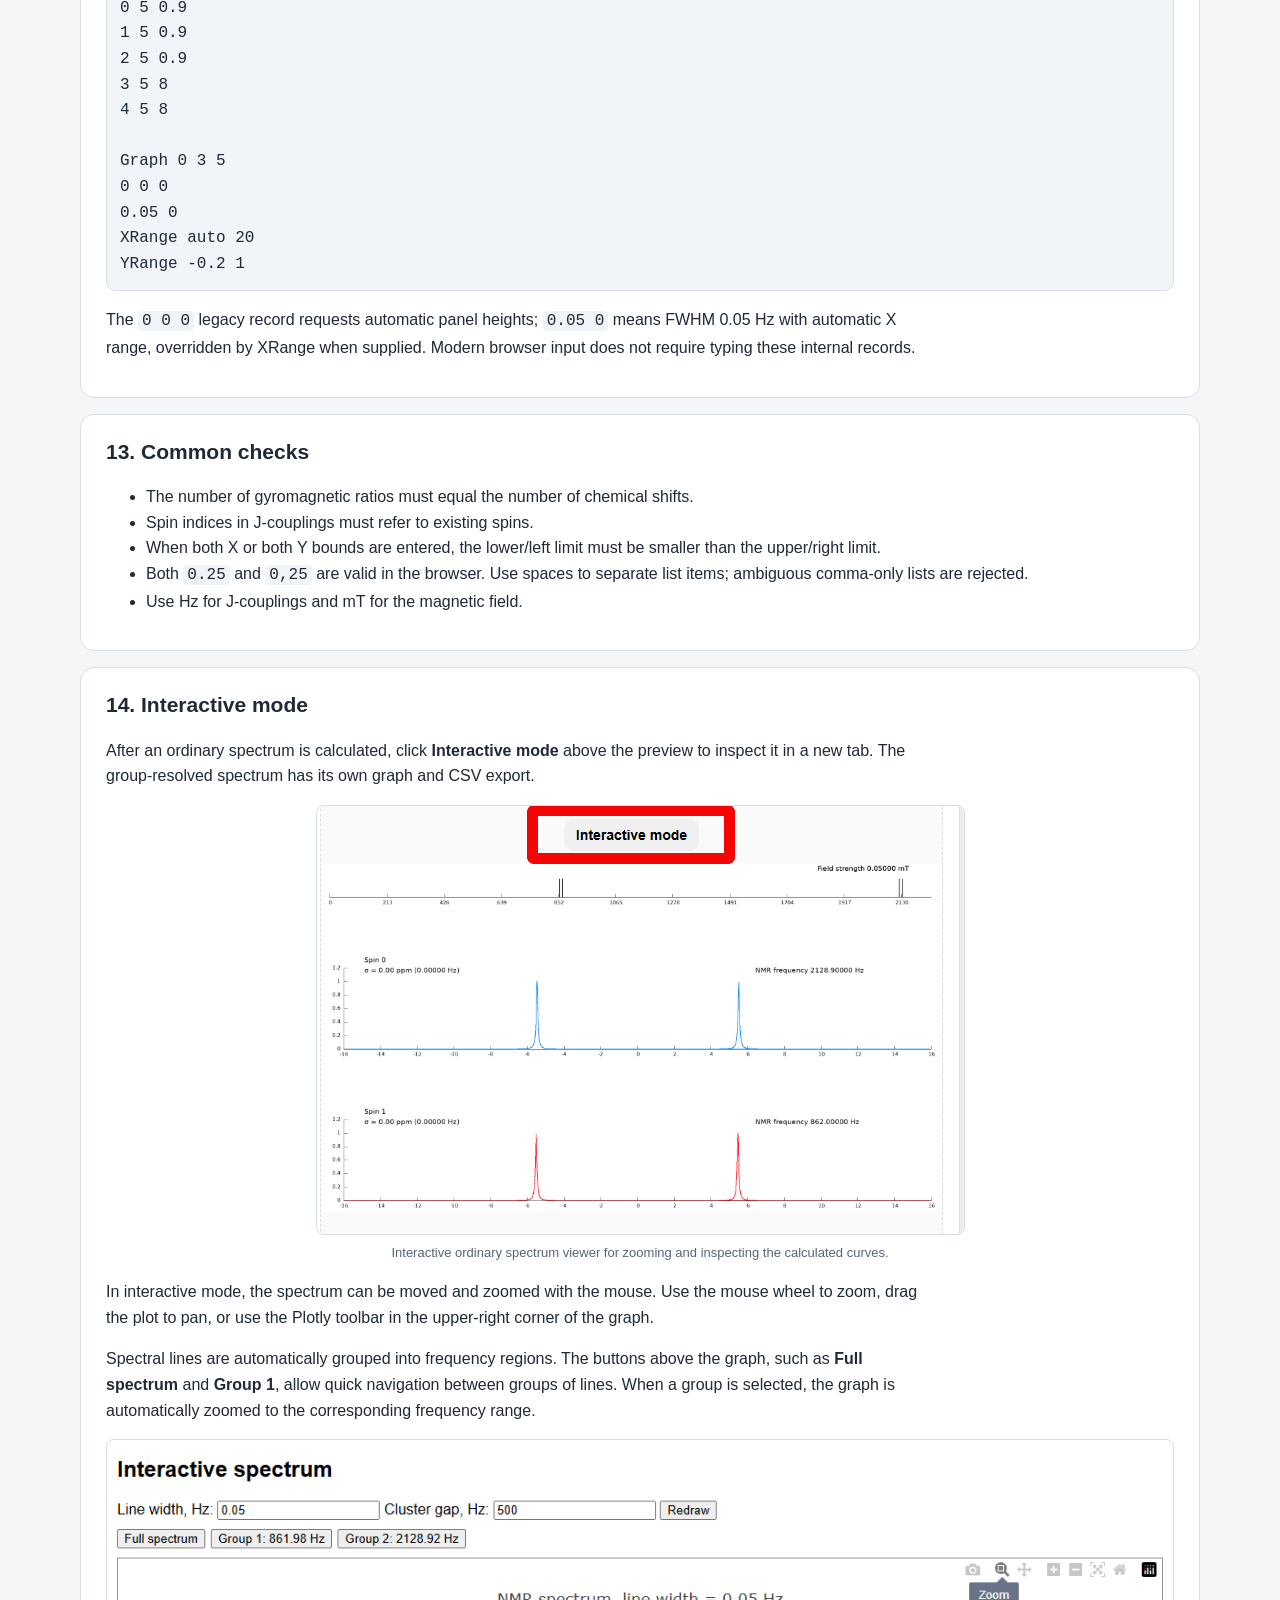
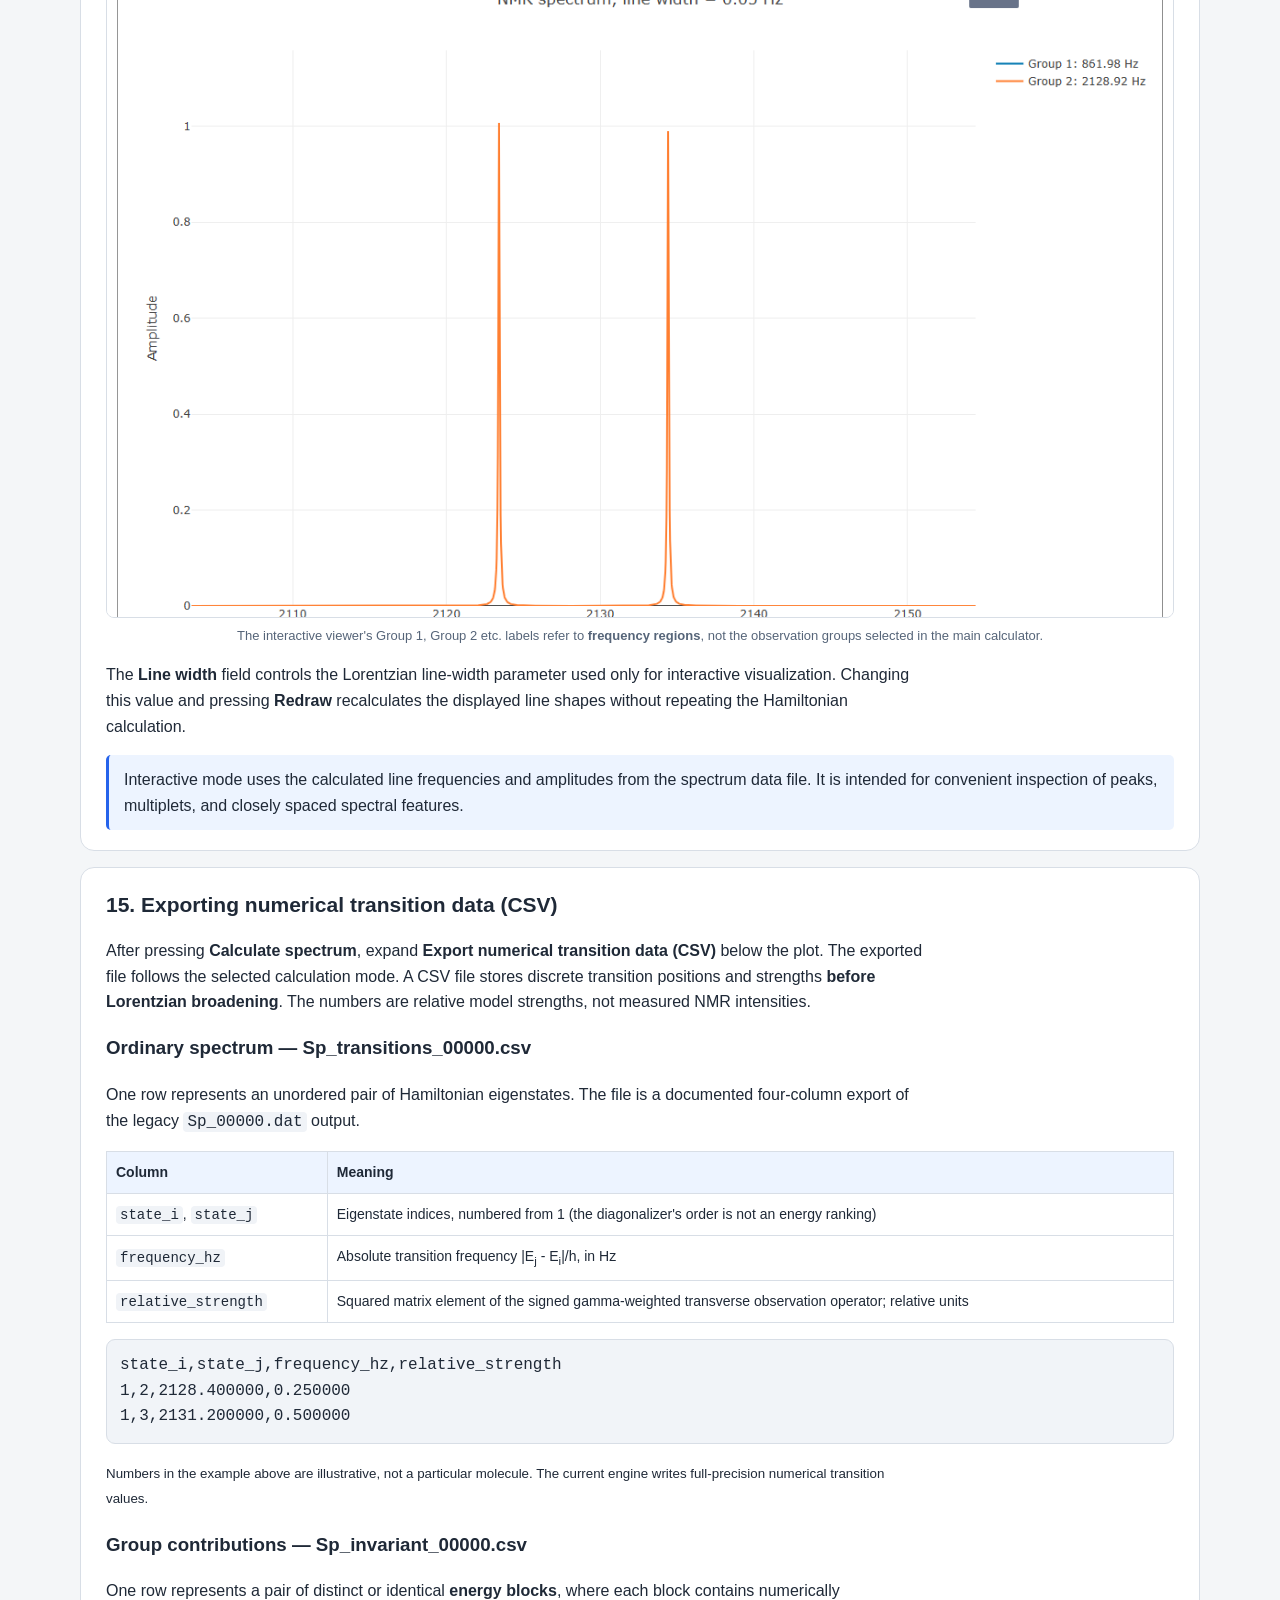
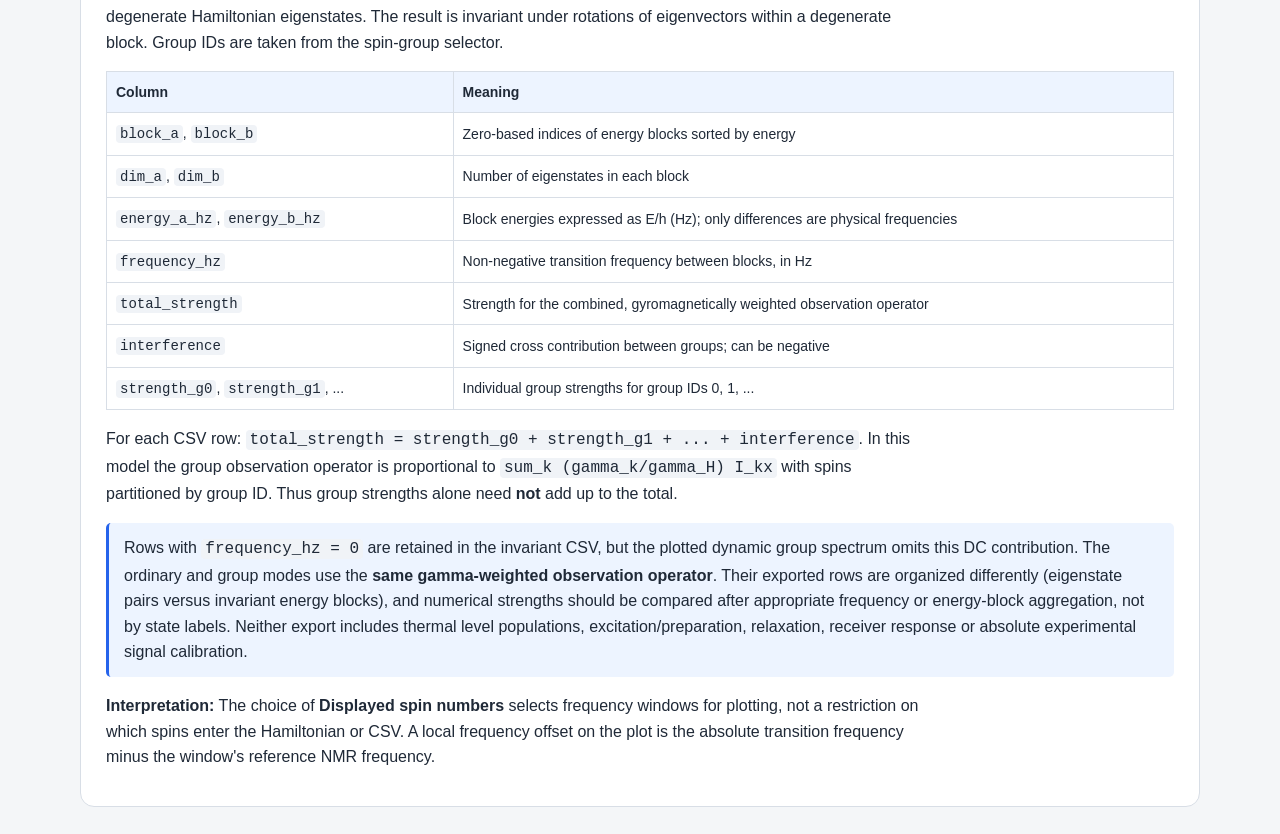
==== commit 458350f5: "docs(tutorial): replace obsolete UI screenshots with exact current field examples" ====
--- a/static/tutorial.html
+++ b/static/tutorial.html
@@ -85,10 +85,7 @@
   <section>
     <h2>4. Gyromagnetic ratios</h2>
     <p>Enter gyromagnetic ratios in <b>MHz/T</b>, separated by spaces. For convenience, the expandable isotope list gives typical values.</p>
-    <figure>
-      <img src="/static/1_3.png" alt="Isotope gyromagnetic ratios">
-      <figcaption>The isotope list can be used as a reference for common nuclei.</figcaption>
-    </figure>
+    <div class="field"><b>Current field: Gyromagnetic ratios (MHz/T)</b><p>Example: <code>42.577 42.577 17.235</code>. Expand <b>Isotope γ values</b> and click an isotope to insert its value at the cursor.</p></div>
     <p>Click an isotope value in the expandable list to <b>insert it directly</b> into the <b>Gyromagnetic ratios (MHz/T)</b> field at the cursor position. No clipboard paste is needed.</p>
     <p>For example, a system with five protons and one phosphorus nucleus may be entered as:</p>
     <pre><code>42.578 42.578 42.578 42.578 42.578 17.24</code></pre>
@@ -131,17 +128,11 @@
   <section>
     <h2>6. Chemical shifts and magnetic field</h2>
     <p>Chemical shifts are entered in ppm, one value per spin. The order must exactly match the order of gyromagnetic ratios.</p>
-    <figure>
-      <img src="/static/1_4.png" alt="Chemical shifts and field input">
-      <figcaption>Example: five proton shifts and one phosphorus shift.</figcaption>
-    </figure>
+    <div class="field"><b>Current field: Chemical shifts (ppm)</b><p>Example six-spin input: <code>1.349 1.349 1.349 4.111 4.111 0</code>. The order follows Gyromagnetic ratios.</p></div>
     <p>Normally the external field is entered in mT. For example:</p>
     <pre><code>500</code></pre>
     <p>Alternatively, check <b>enter as ¹H frequency (MHz)</b> and enter one nominal proton Larmor frequency. The browser converts it to mT before calculation and when saving a <code>.set</code> file.</p>
-    <figure>
-      <img src="/static/1_5.png" alt="External magnetic field">
-      <figcaption>External field set to 500 mT.</figcaption>
-    </figure>
+    <div class="field"><b>Current field: External field</b><p>Enter <code>500</code> for 500 mT, or select <b>enter as ¹H frequency (MHz)</b> to supply the corresponding proton frequency instead.</p></div>
   </section>
 
   <section>
@@ -155,20 +146,14 @@
 2 5 0.9
 3 5 8
 4 5 8</code></pre>
-    <figure>
-      <img src="/static/1_6.png" alt="J-coupling input">
-      <figcaption>J-coupling values are entered line by line.</figcaption>
-    </figure>
+    <div class="field"><b>Current field: J-couplings</b><p>Enter one interaction per line, with space-separated spin indices and coupling constant. The interface accepts <code>0 5 0.9</code> and <code>0 5 0,9</code> equally.</p></div>
     <div class="note">Only one direction is required. For example, enter <code>0 5 0.9</code> or <code>0 5 0,9</code>; the coupling is symmetric. Separate the two spin indices and J value with spaces. Decimal commas are converted to dots before computation.</div>
   </section>
 
   <section>
     <h2>8. Choosing the displayed spectra</h2>
     <p><b>Displayed spin numbers</b> is a space-separated list of zero-based indices, for example <code>0 3 5</code>. It determines the ordinary spectrum panels, <b>not</b> which spins enter the Hamiltonian.</p>
-    <figure>
-      <img src="/static/1_7.png" alt="Example Displayed spin numbers field">
-      <figcaption>Example: spins 0, 3 and 5. Independent plot boundaries are now configured under Advanced spectrum settings.</figcaption>
-    </figure>
+    <div class="field"><b>Current field: Displayed spin numbers</b><p><code>0 3 5</code> selects three ordinary plot windows. The optional <b>Advanced spectrum settings</b> section below controls frequency and intensity limits.</p></div>
     <p>Every panel initially uses automatic vertical scaling. There is <b>no Graph heights field</b> in version 1.2. Enter a Y minimum or maximum only when you need a particular range. In group-resolved mode, SpinSpec automatically selects a reference window for each nonempty observer group.</p>
   </section>
 
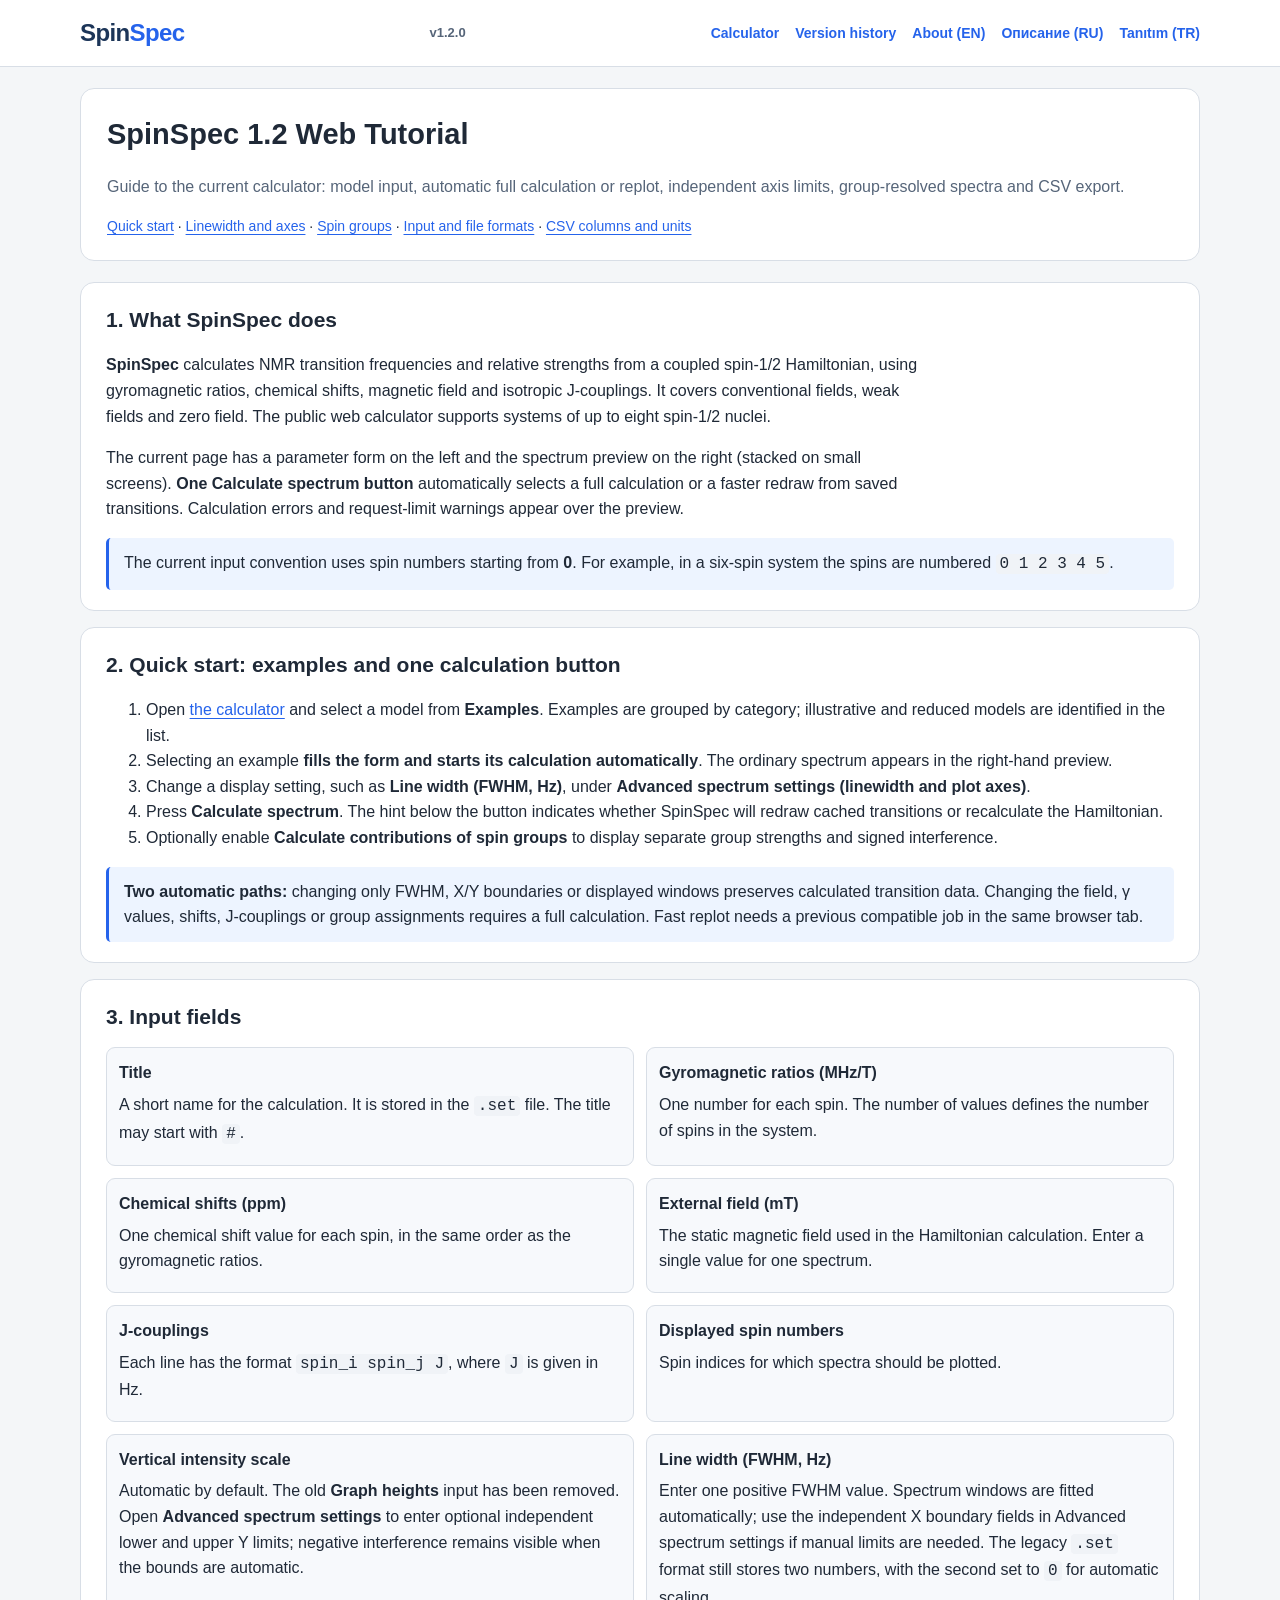
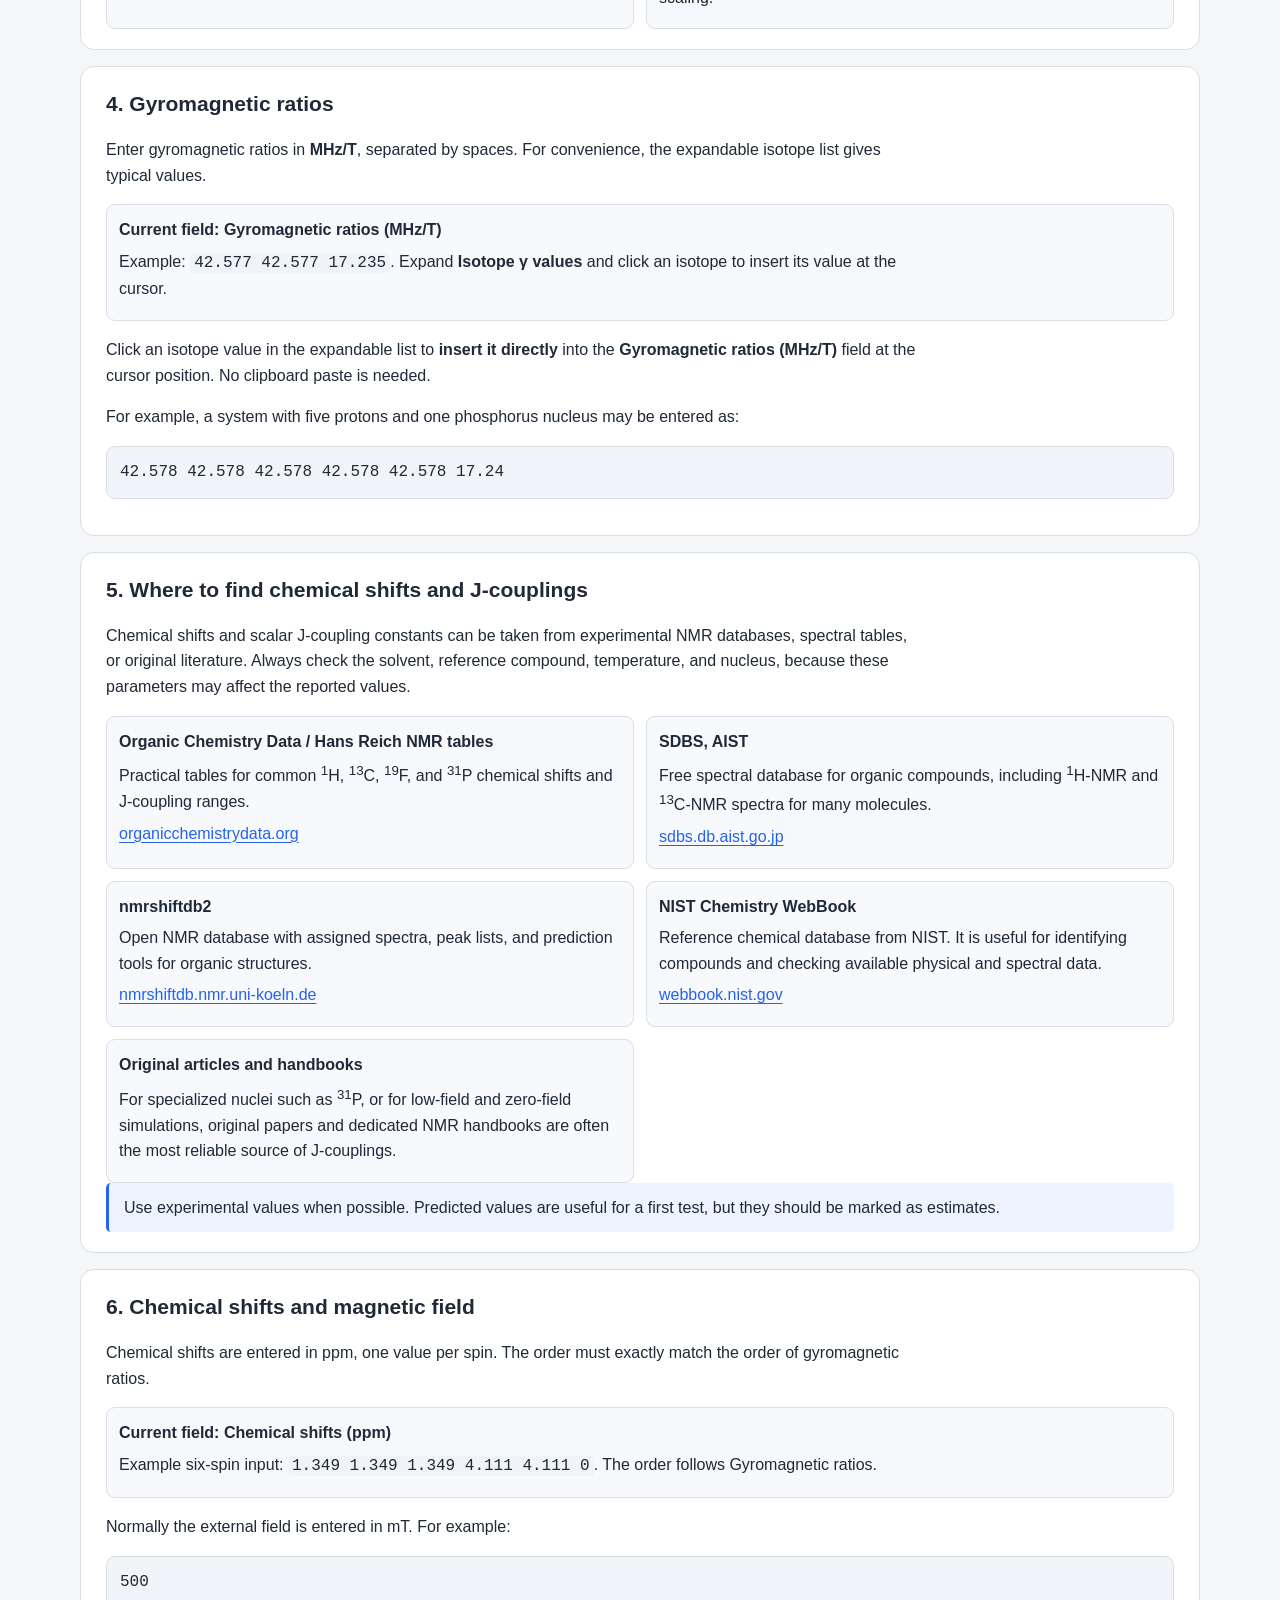
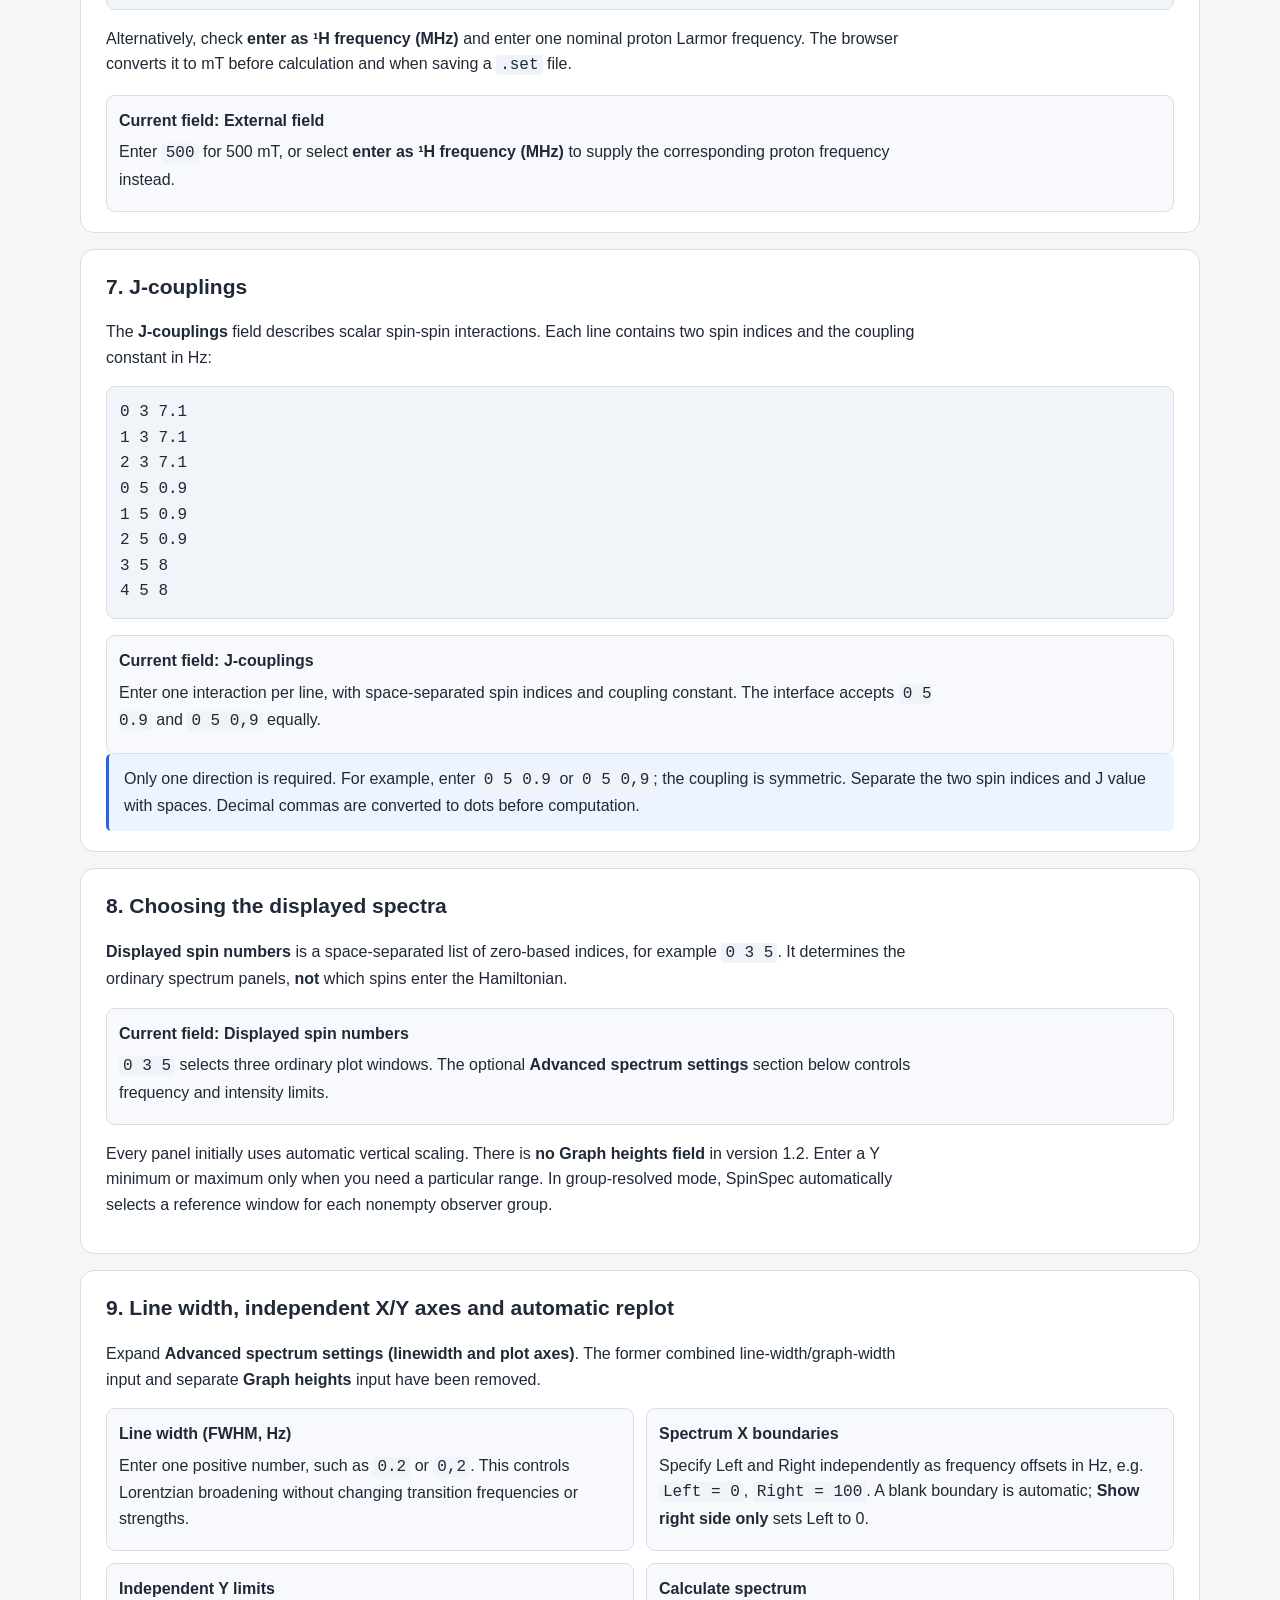
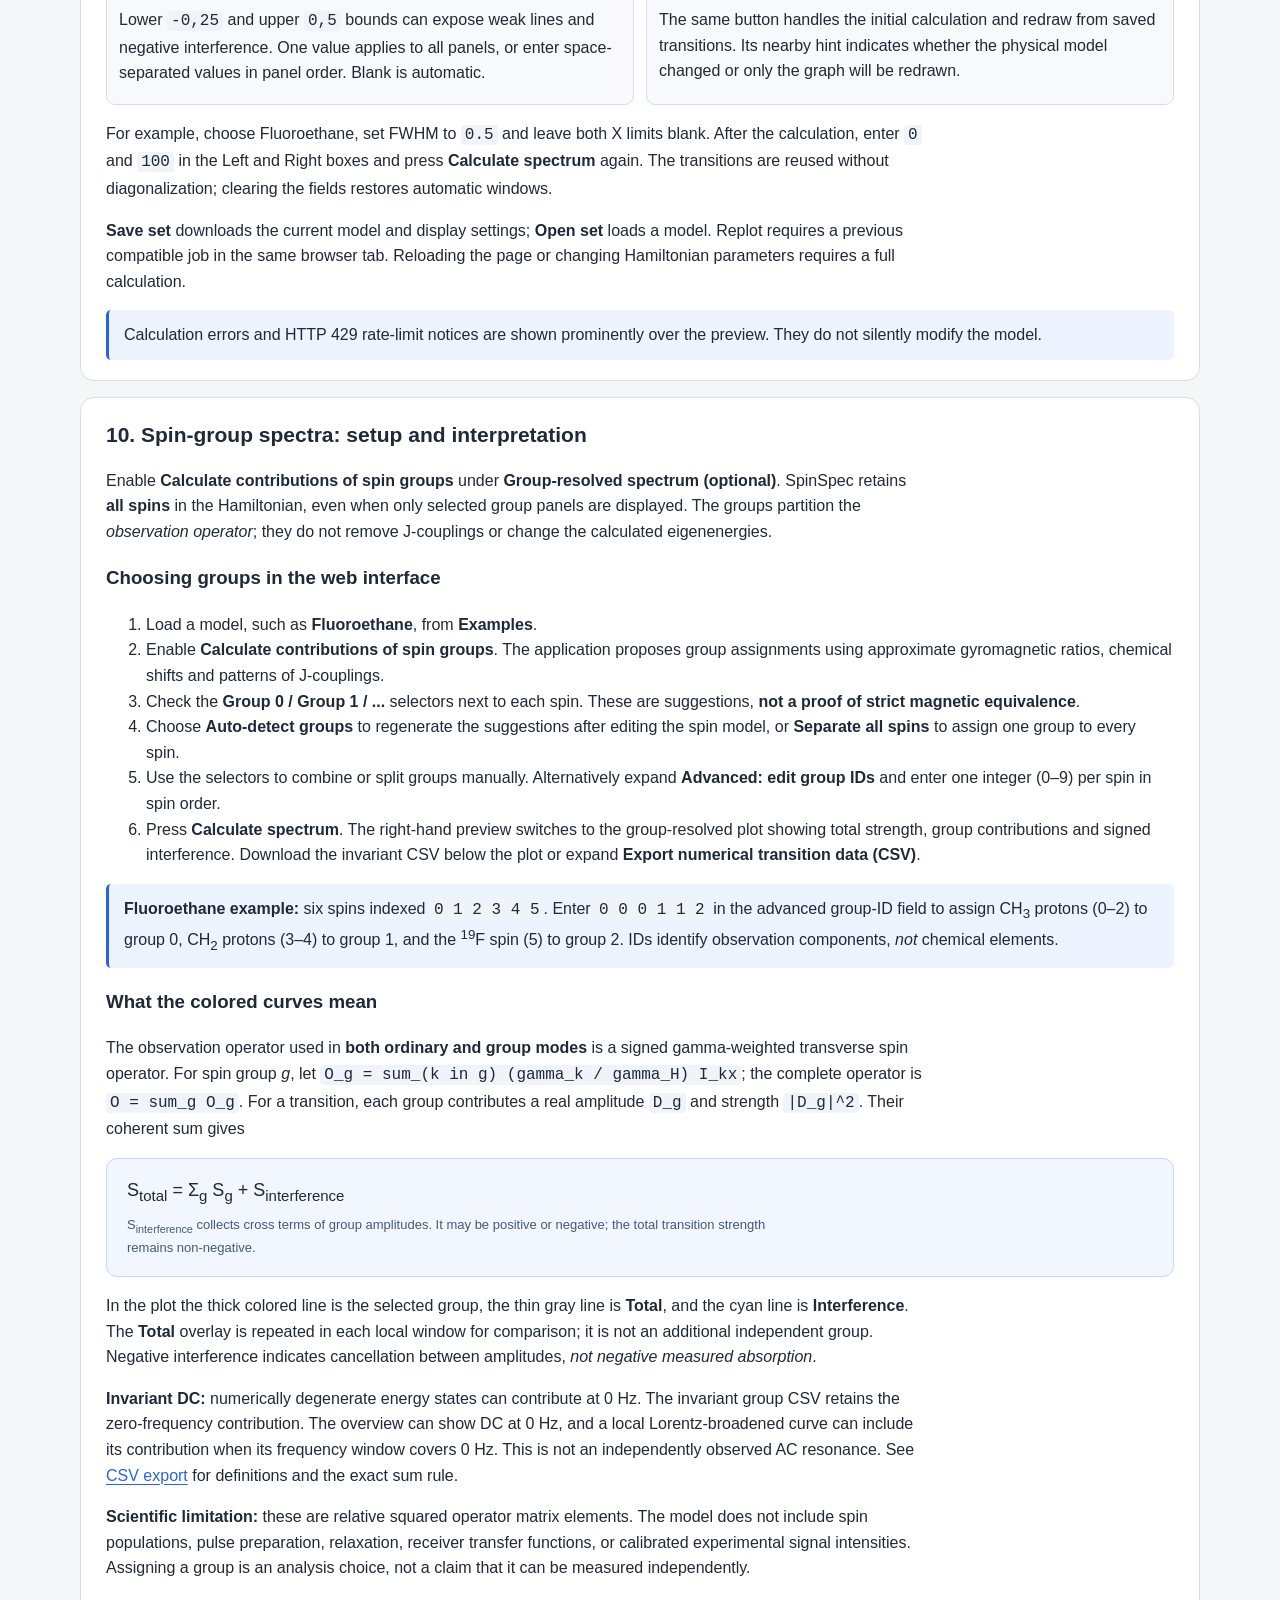
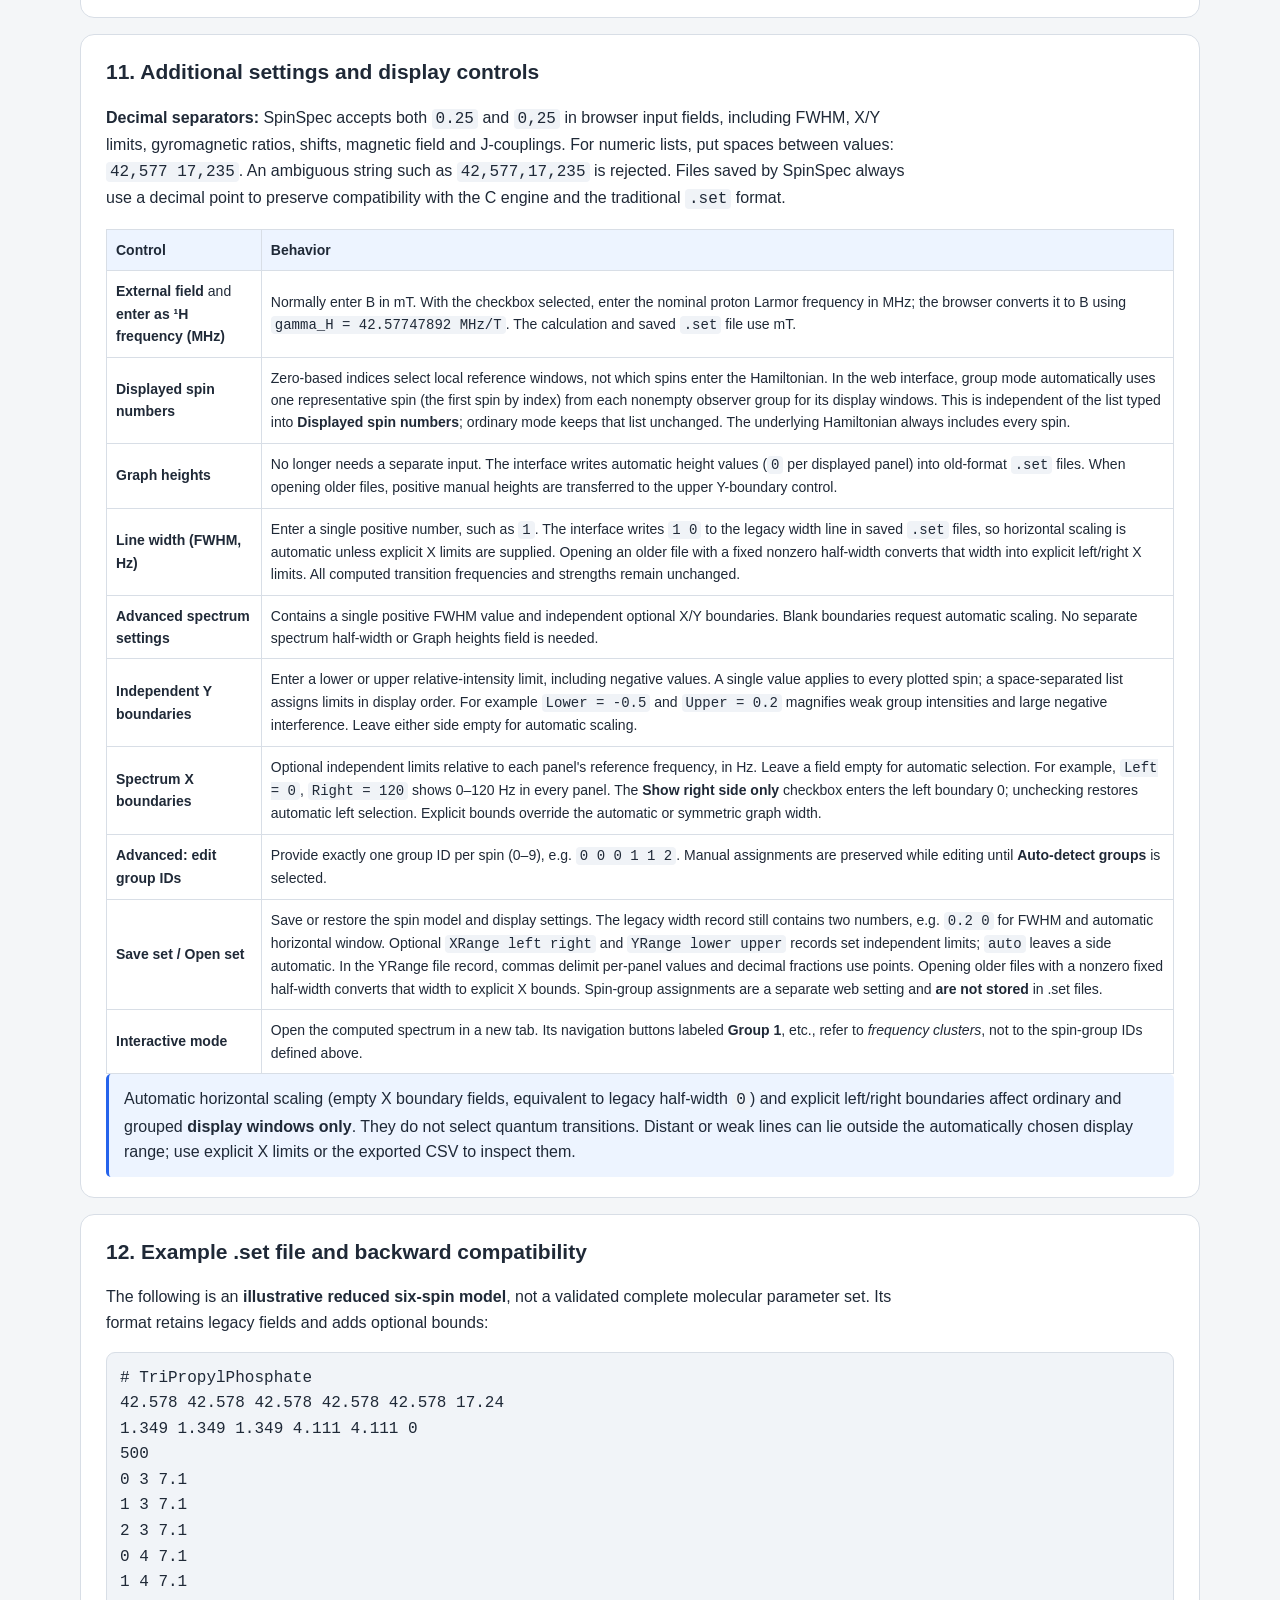
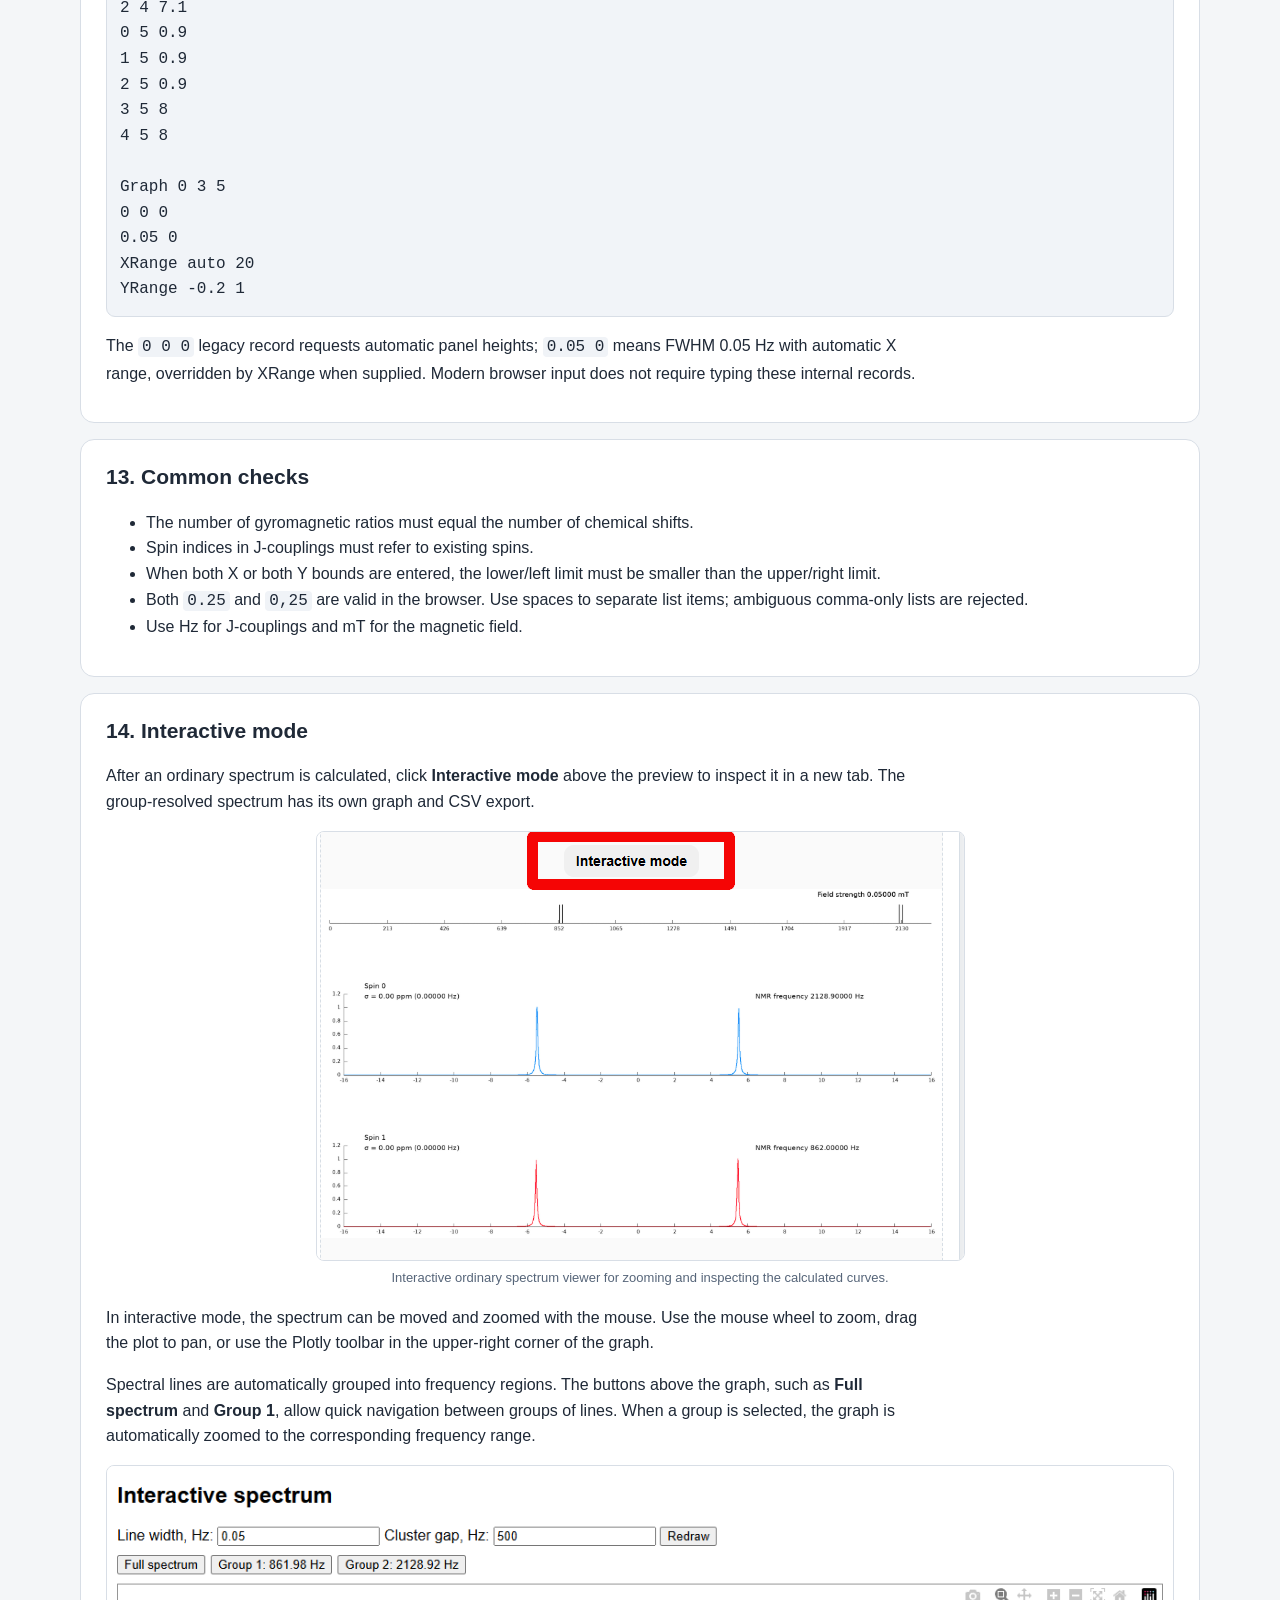
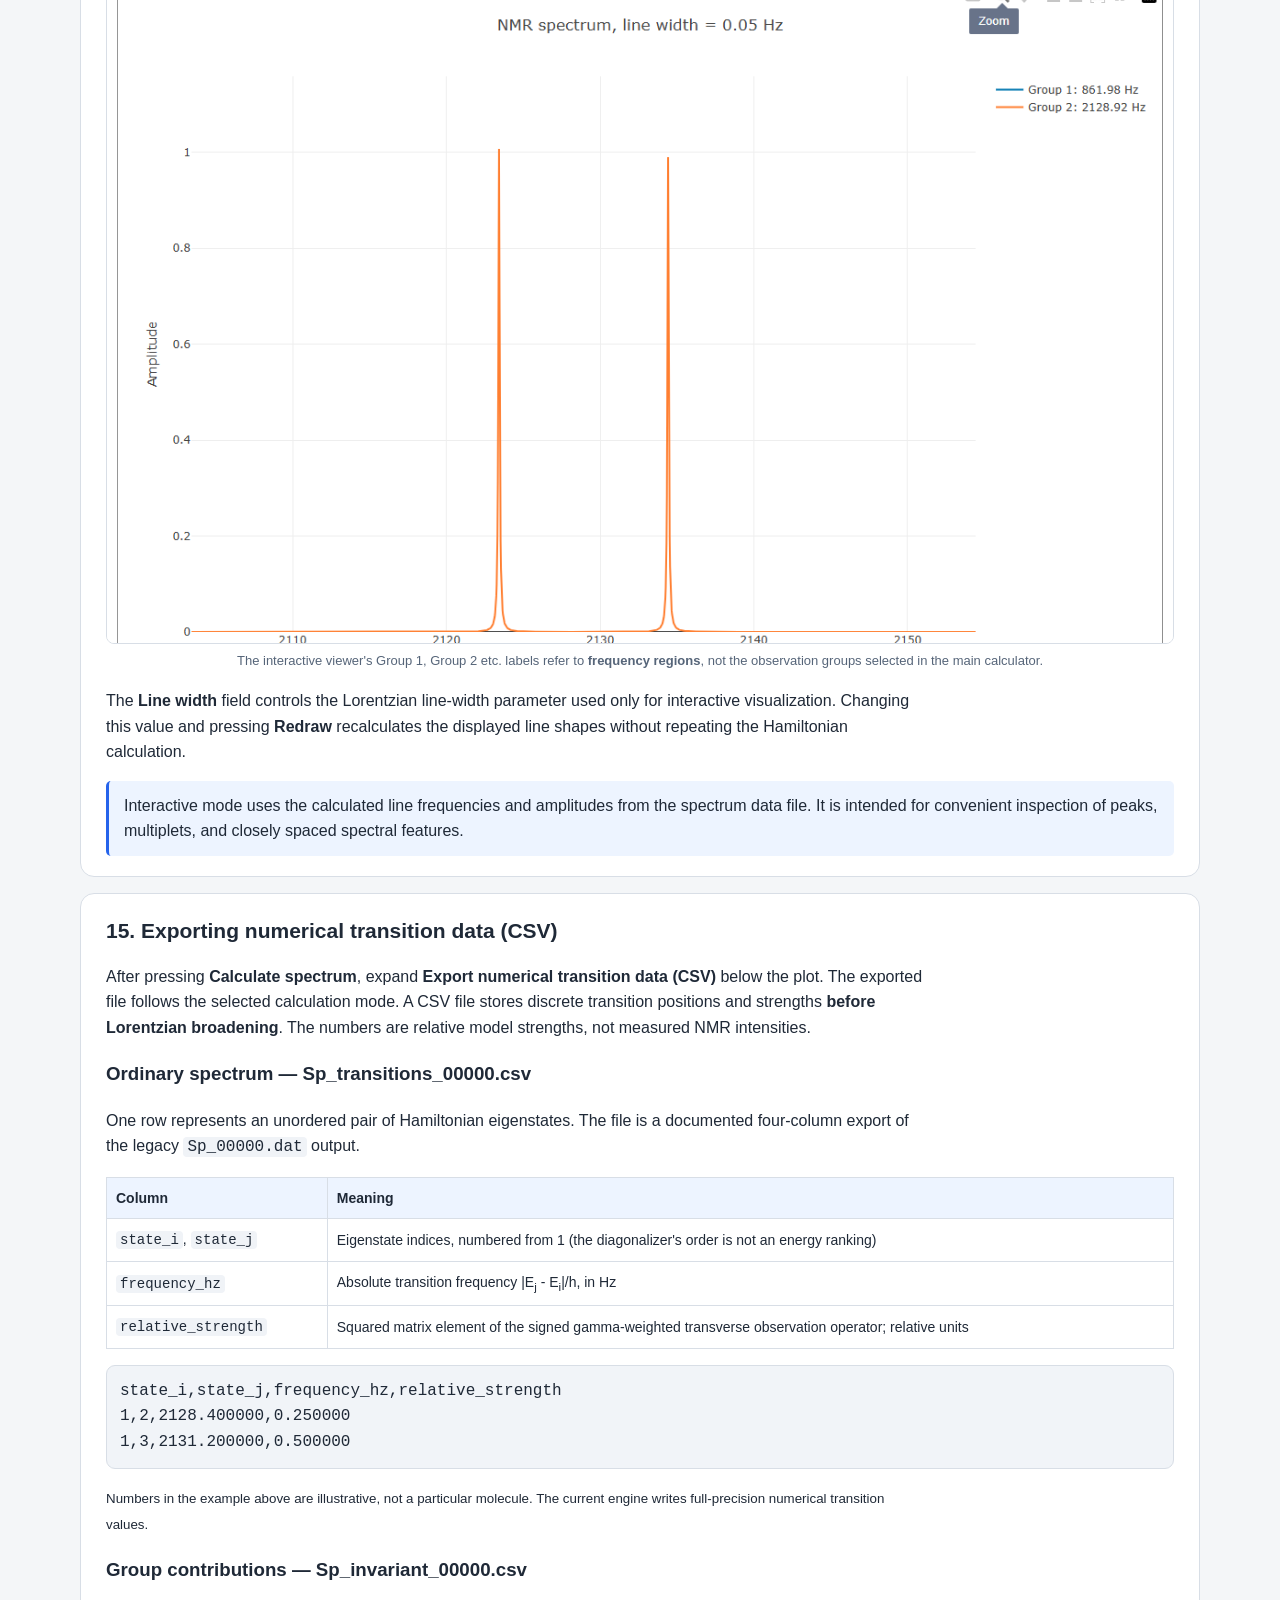
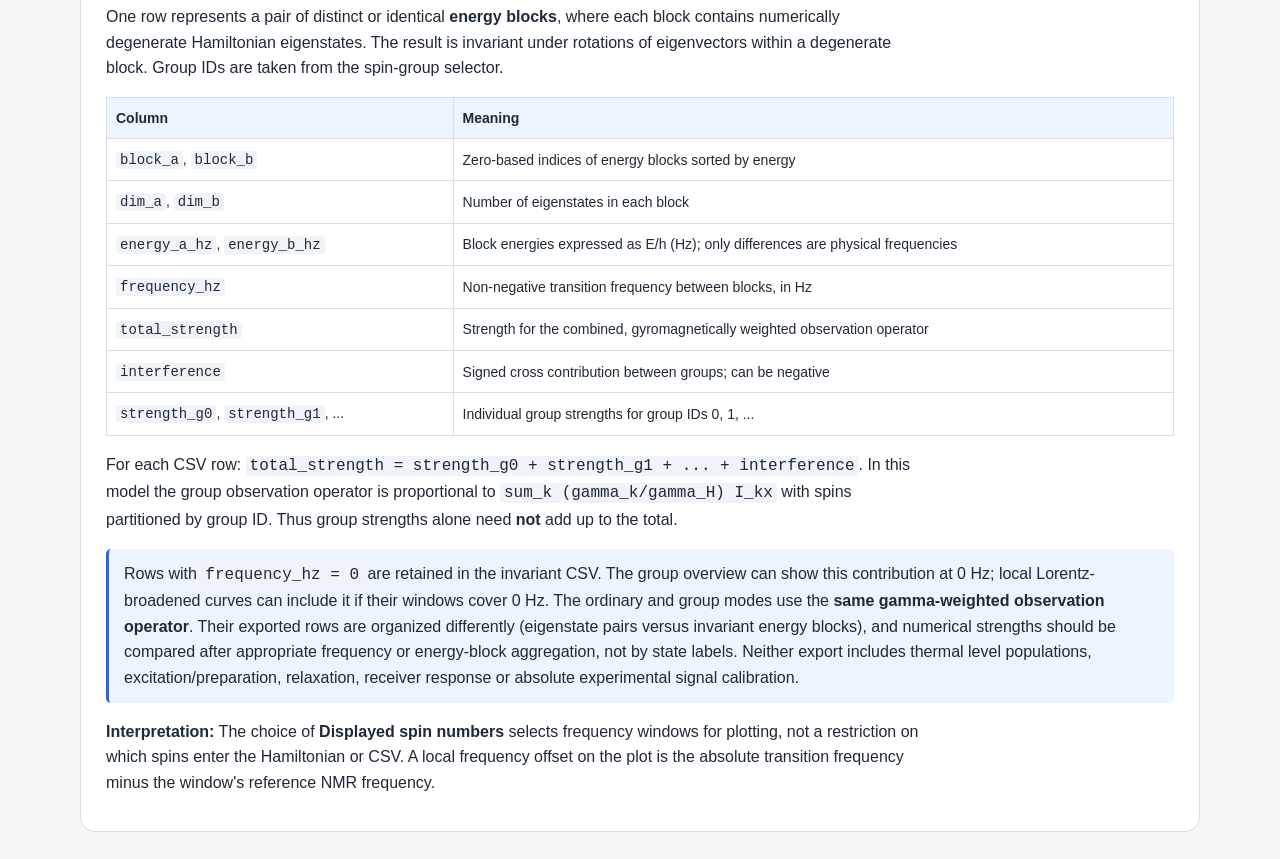
==== commit 4216b711: "docs: correct v1.2 DC plots and align scientific descriptions" ====
--- a/static/tutorial.html
+++ b/static/tutorial.html
@@ -198,7 +198,7 @@
       <p>S<sub>interference</sub> collects cross terms of group amplitudes. It may be positive or negative; the total transition strength remains non-negative.</p>
     </div>
     <p>In the plot the thick colored line is the selected group, the thin gray line is <b>Total</b>, and the cyan line is <b>Interference</b>. The <b>Total</b> overlay is repeated in each local window for comparison; it is not an additional independent group. Negative interference indicates cancellation between amplitudes, <em>not negative measured absorption</em>.</p>
-    <p><b>Invariant DC:</b> numerically degenerate energy states can contribute at 0 Hz. The invariant group CSV retains the zero-frequency contribution, but the dynamic graph does not draw it as an AC spectral line. See <a href="#data-export">CSV export</a> for definitions and the exact sum rule.</p>
+    <p><b>Invariant DC:</b> numerically degenerate energy states can contribute at 0 Hz. The invariant group CSV retains the zero-frequency contribution. The overview can show DC at 0 Hz, and a local Lorentz-broadened curve can include its contribution when its frequency window covers 0 Hz. This is not an independently observed AC resonance. See <a href="#data-export">CSV export</a> for definitions and the exact sum rule.</p>
     <p><b>Scientific limitation:</b> these are relative squared operator matrix elements. The model does not include spin populations, pulse preparation, relaxation, receiver transfer functions, or calibrated experimental signal intensities. Assigning a group is an analysis choice, not a claim that it can be measured independently.</p>
   </section>
 
@@ -352,8 +352,7 @@
        <code>sum_k (gamma_k/gamma_H) I_kx</code> with spins partitioned by group ID.
        Thus group strengths alone need <b>not</b> add up to the total.</p>
     <div class="note">
-      Rows with <code>frequency_hz = 0</code> are retained in the invariant CSV, but the
-      plotted dynamic group spectrum omits this DC contribution. The ordinary and group modes
+      Rows with <code>frequency_hz = 0</code> are retained in the invariant CSV. The group overview can show this contribution at 0 Hz; local Lorentz-broadened curves can include it if their windows cover 0 Hz. The ordinary and group modes
       use the <b>same gamma-weighted observation operator</b>. Their exported rows are organized
       differently (eigenstate pairs versus invariant energy blocks), and numerical strengths should
       be compared after appropriate frequency or energy-block aggregation, not by state labels.
